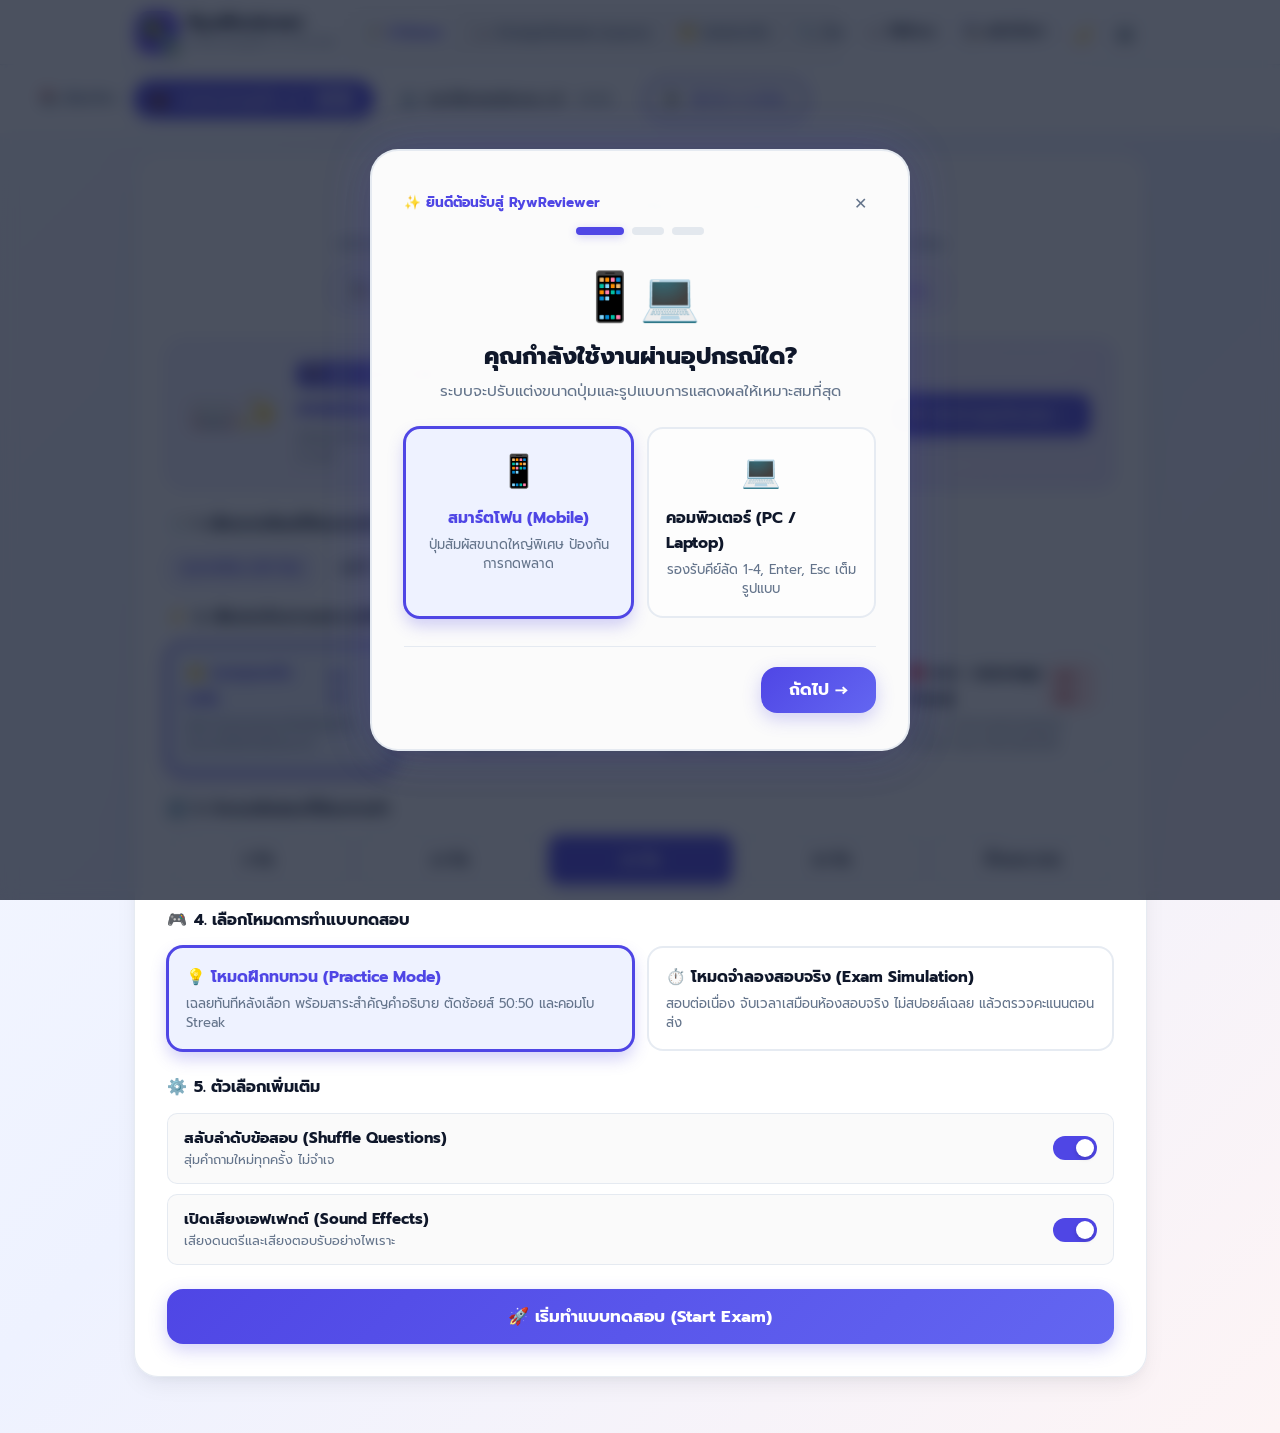
==== exam_preview_widget.html @ 6b1e85ca "feat: complete 50 questions for History and add Section 5 real exam review table" ====
<!DOCTYPE html>
<html lang="th" data-theme="light">
<head>
  <meta charset="UTF-8">
  <meta name="viewport" content="width=device-width, initial-scale=1.0, maximum-scale=1.0, user-scalable=no">
  <title>RywReviewer - ระบบติวสอบทบทวน: การประกอบธุรกิจ ม.5 (คลังข้อสอบ 50 ข้อ)</title>
  
  <!-- SEO & Social Sharing (Open Graph for Netlify deployment) -->
  <meta name="title" content="RywReviewer - คลังข้อสอบทบทวน การประกอบธุรกิจ ม.5">
  <meta name="description" content="เว็บแอปพลิเคชันสำหรับติวและทบทวนข้อสอบวิชาการประกอบธุรกิจ ม.5 พร้อมระบบเฉลยละเอียด แฟลชการ์ด สรุปหัวใจสำคัญ และระบบทำซ้ำเฉพาะข้อที่ผิด">
  <meta property="og:type" content="website">
  <meta property="og:title" content="RywReviewer - คลังข้อสอบทบทวน การประกอบธุรกิจ ม.5">
  <meta property="og:description" content="ระบบติวเข้มก่อนสอบจริง 50 ข้อ เลือกระดับความยากได้ พร้อมโหมดจำลองสอบและแฟลชการ์ด">
  <meta property="og:image" content="ui_mockup_quiz.svg">
  <meta name="theme-color" content="#4f46e5">

  <!-- Optimized Google Fonts Loading -->
  <link rel="preconnect" href="https://fonts.googleapis.com">
  <link rel="preconnect" href="https://fonts.gstatic.com" crossorigin>
  <link href="https://fonts.googleapis.com/css2?family=Prompt:wght@400;600;700;800&family=Sarabun:wght@400;600&display=swap" rel="stylesheet">

  <style>
:root {
  --primary: #4f46e5;
  --primary-hover: #4338ca;
  --primary-light: #eef2ff;
  --primary-glow: rgba(79, 70, 229, 0.25);
  --success: #10b981;
  --success-bg: #ecfdf5;
  --danger: #ef4444;
  --danger-bg: #fef2f2;
  --warning: #f59e0b;
  --warning-bg: #fffbeb;
  --accent: #8b5cf6;
  --cute-pink: #ec4899;
  --cute-pink-bg: #fdf2f8;
  --bg-gradient: linear-gradient(135deg, #f8faff 0%, #eef2ff 50%, #fdf4f5 100%);
  --card-bg: rgba(255, 255, 255, 0.98);
  --card-border: rgba(226, 232, 240, 0.85);
  --text-main: #0f172a;
  --text-muted: #64748b;
  --shadow-sm: 0 2px 6px rgba(0, 0, 0, 0.04);
  --shadow-md: 0 10px 25px -5px rgba(15, 23, 42, 0.08), 0 4px 10px -2px rgba(15, 23, 42, 0.03);
  --shadow-lg: 0 20px 40px -10px rgba(15, 23, 42, 0.12);
  --radius-sm: 10px;
  --radius-md: 16px;
  --radius-lg: 24px;
}

[data-theme="dark"] {
  --primary: #6366f1;
  --primary-hover: #4f46e5;
  --primary-light: #1e1b4b;
  --primary-glow: rgba(99, 102, 241, 0.35);
  --success: #10b981;
  --success-bg: rgba(6, 78, 59, 0.35);
  --danger: #f87171;
  --danger-bg: rgba(69, 10, 10, 0.35);
  --warning: #fbbf24;
  --warning-bg: rgba(69, 26, 3, 0.35);
  --cute-pink: #f472b6;
  --cute-pink-bg: rgba(80, 7, 36, 0.35);
  --bg-gradient: linear-gradient(135deg, #090d16 0%, #0f172a 50%, #161a29 100%);
  --card-bg: rgba(26, 34, 52, 0.98);
  --card-border: rgba(51, 65, 85, 0.7);
  --text-main: #f8fafc;
  --text-muted: #94a3b8;
  --shadow-md: 0 12px 30px -8px rgba(0, 0, 0, 0.5);
  --shadow-lg: 0 24px 48px -12px rgba(0, 0, 0, 0.7);
}

* {
  box-sizing: border-box;
  margin: 0;
  padding: 0;
  -webkit-tap-highlight-color: transparent;
  touch-action: manipulation;
}

html, body {
  width: 100%;
  overflow-x: hidden;
}

body {
  font-family: 'Prompt', 'Sarabun', sans-serif;
  background: var(--bg-gradient);
  color: var(--text-main);
  min-height: 100vh;
  min-height: 100dvh;
  display: flex;
  flex-direction: column;
  line-height: 1.6;
  position: relative;
}

/* Confetti Canvas Layer - Hidden when idle to eliminate GPU layer overhead */
#confetti-canvas {
  position: fixed;
  inset: 0;
  pointer-events: none;
  z-index: 999;
  display: none;
}

/* Header & Top Bar - GPU-Optimized without heavy blur */
.app-header {
  position: sticky;
  top: 0;
  z-index: 60;
  background: rgba(255, 255, 255, 0.97);
  border-bottom: 1px solid var(--card-border);
  box-shadow: var(--shadow-sm);
  transition: background 0.2s ease, border-color 0.2s ease;
}

[data-theme="dark"] .app-header {
  background: rgba(15, 23, 42, 0.97);
}

.header-container {
  max-width: 1040px;
  margin: 0 auto;
  padding: 0.65rem 1rem;
  display: flex;
  align-items: center;
  justify-content: space-between;
  gap: 0.75rem;
}

.logo-group {
  display: flex;
  align-items: center;
  gap: 0.65rem;
  cursor: pointer;
  user-select: none;
  flex-shrink: 0;
  transition: transform 0.2s cubic-bezier(0.34, 1.56, 0.64, 1);
}

.logo-group:hover .logo-badge {
  transform: scale(1.08) rotate(-2deg);
}

.logo-badge {
  width: 42px;
  height: 42px;
  border-radius: 14px;
  display: flex;
  align-items: center;
  justify-content: center;
  position: relative;
  box-shadow: 0 4px 14px var(--primary-glow);
  transition: transform 0.25s cubic-bezier(0.34, 1.56, 0.64, 1);
  background: #6366f1;
}

.logo-badge .logo-img {
  width: 100%;
  height: 100%;
  object-fit: contain;
  border-radius: 14px;
  display: block;
}

.home-indicator-badge {
  position: absolute;
  bottom: -3px;
  right: -3px;
  background: #10b981;
  color: #fff;
  font-size: 0.65rem;
  width: 18px;
  height: 18px;
  border-radius: 50%;
  border: 2px solid var(--card-bg);
  display: flex;
  align-items: center;
  justify-content: center;
  box-shadow: 0 2px 6px rgba(0, 0, 0, 0.2);
  transition: transform 0.2s ease;
}

.logo-group:hover .home-indicator-badge {
  transform: scale(1.15);
}

.logo-title {
  font-size: 1.1rem;
  font-weight: 800;
  letter-spacing: -0.02em;
  line-height: 1.2;
}

.logo-subtitle {
  font-size: 0.72rem;
  color: var(--text-muted);
}

/* Nav Tabs - Horizontal scroll on mobile */
.nav-tabs {
  display: flex;
  align-items: center;
  gap: 0.3rem;
  background: rgba(0, 0, 0, 0.04);
  padding: 0.25rem;
  border-radius: 12px;
  overflow-x: auto;
  white-space: nowrap;
  -webkit-overflow-scrolling: touch;
  scrollbar-width: none;
}

.nav-tabs::-webkit-scrollbar {
  display: none;
}

[data-theme="dark"] .nav-tabs {
  background: rgba(255, 255, 255, 0.06);
}

.nav-tab-btn {
  background: transparent;
  border: none;
  font-family: inherit;
  font-size: 0.85rem;
  font-weight: 700;
  color: var(--text-muted);
  padding: 0.45rem 0.8rem;
  border-radius: 9px;
  cursor: pointer;
  display: inline-flex;
  align-items: center;
  gap: 0.35rem;
  transition: all 0.2s ease;
  flex-shrink: 0;
}

.nav-tab-btn:hover {
  color: var(--text-main);
}

.nav-tab-btn.active {
  background: var(--card-bg);
  color: var(--primary);
  box-shadow: 0 2px 8px rgba(0, 0, 0, 0.08);
}

[data-theme="dark"] .nav-tab-btn.active {
  background: rgba(255, 255, 255, 0.12);
  color: #fff;
}

.header-actions {
  display: flex;
  align-items: center;
  gap: 0.35rem;
  flex-shrink: 0;
}

.icon-btn {
  background: transparent;
  border: 1px solid var(--card-border);
  color: var(--text-muted);
  width: 38px;
  height: 38px;
  border-radius: 10px;
  display: flex;
  align-items: center;
  justify-content: center;
  cursor: pointer;
  transition: all 0.2s;
  font-size: 1rem;
}

.icon-btn:hover, .icon-btn:active {
  background: var(--card-border);
  color: var(--text-main);
  transform: translateY(-1px);
}

/* Home button inside Header/Upper Bar */
.btn-home-nav {
  background: rgba(99, 102, 241, 0.12);
  border: 1px solid rgba(99, 102, 241, 0.35);
  color: var(--primary);
  padding: 0.35rem 0.65rem;
  border-radius: 8px;
  font-size: 0.82rem;
  font-weight: 700;
  font-family: inherit;
  cursor: pointer;
  display: inline-flex;
  align-items: center;
  gap: 0.35rem;
  transition: all 0.2s;
  flex-shrink: 0;
}

[data-theme="dark"] .btn-home-nav {
  background: rgba(99, 102, 241, 0.22);
  border-color: rgba(99, 102, 241, 0.5);
  color: #c7d2fe;
}

.btn-home-nav:hover, .btn-home-nav:active {
  background: var(--primary);
  color: #ffffff;
  border-color: var(--primary);
  transform: translateY(-1px);
}

.btn-home-nav .upper-home-icon {
  width: 18px;
  height: 18px;
  border-radius: 4px;
  object-fit: contain;
}

/* Exit button inside Header/Upper Bar */
.btn-exit {
  background: rgba(239, 68, 68, 0.09);
  border: 1px solid rgba(239, 68, 68, 0.3);
  color: #dc2626;
  padding: 0.35rem 0.75rem;
  border-radius: 8px;
  font-size: 0.82rem;
  font-weight: 700;
  font-family: inherit;
  cursor: pointer;
  display: inline-flex;
  align-items: center;
  gap: 0.35rem;
  transition: all 0.2s;
  flex-shrink: 0;
}

[data-theme="dark"] .btn-exit {
  background: rgba(239, 68, 68, 0.18);
  color: #fca5a5;
  border-color: rgba(239, 68, 68, 0.4);
}

.btn-exit:hover, .btn-exit:active {
  background: #dc2626;
  color: #ffffff;
  border-color: #dc2626;
  transform: translateY(-1px);
}

/* Upper Live Stats Bar (Mobile Optimized) */
.upper-stats-bar {
  background: var(--card-bg);
  border-bottom: 1px solid var(--card-border);
  padding: 0.55rem 1rem;
  box-shadow: 0 2px 8px rgba(0, 0, 0, 0.03);
  position: sticky;
  top: 57px;
  z-index: 55;
}

.stats-container {
  max-width: 1040px;
  margin: 0 auto;
  display: flex;
  align-items: center;
  justify-content: space-between;
  gap: 0.5rem;
  flex-wrap: wrap;
}

.stat-pills {
  display: flex;
  align-items: center;
  gap: 0.35rem;
  flex-wrap: wrap;
}

.stat-pill {
  display: inline-flex;
  align-items: center;
  gap: 0.25rem;
  padding: 0.3rem 0.65rem;
  border-radius: 9999px;
  font-size: 0.8rem;
  font-weight: 700;
  letter-spacing: 0.01em;
  transition: transform 0.2s ease;
}

.stat-pill.correct {
  background: var(--success-bg);
  color: #059669;
  border: 1px solid rgba(16, 185, 129, 0.35);
}

[data-theme="dark"] .stat-pill.correct {
  color: #34d399;
}

.stat-pill.wrong {
  background: var(--danger-bg);
  color: #dc2626;
  border: 1px solid rgba(239, 68, 68, 0.35);
}

[data-theme="dark"] .stat-pill.wrong {
  color: #f87171;
}

.stat-pill.progress-info {
  background: var(--primary-light);
  color: var(--primary);
  border: 1px solid rgba(99, 102, 241, 0.3);
}

/* Streak Pill */
.streak-pill {
  background: linear-gradient(135deg, #ffedd5 0%, #fee2e2 100%);
  color: #c2410c;
  border: 1px solid #fdba74;
  padding: 0.3rem 0.65rem;
  border-radius: 9999px;
  font-size: 0.8rem;
  font-weight: 800;
  display: flex;
  align-items: center;
  gap: 0.25rem;
  animation: pulseFire 1.5s infinite;
}

[data-theme="dark"] .streak-pill {
  background: linear-gradient(135deg, #431407 0%, #450a0a 100%);
  color: #fb923c;
  border-color: #9a3412;
}

@keyframes pulseFire {
  0%, 100% { transform: scale(1); }
  50% { transform: scale(1.05); }
}

.progress-track {
  flex: 1;
  min-width: 110px;
  background: rgba(203, 213, 225, 0.4);
  height: 8px;
  border-radius: 9999px;
  overflow: hidden;
  position: relative;
}

.progress-fill {
  background: linear-gradient(90deg, #4f46e5, #06b6d4);
  height: 100%;
  width: 0%;
  border-radius: 9999px;
  transition: width 0.3s cubic-bezier(0.4, 0, 0.2, 1);
}

.timer-box {
  display: flex;
  align-items: center;
  gap: 0.35rem;
  font-family: monospace;
  font-size: 0.9rem;
  font-weight: 700;
  padding: 0.3rem 0.6rem;
  background: rgba(0, 0, 0, 0.04);
  border-radius: 8px;
  color: var(--text-main);
}

[data-theme="dark"] .timer-box {
  background: rgba(255, 255, 255, 0.06);
}

/* Main Content Area */
.app-main {
  flex: 1;
  max-width: 1040px;
  width: 100%;
  margin: 0 auto;
  padding: 1.25rem 0.85rem 3.5rem 0.85rem;
}

/* Cards */
.glass-card {
  background: var(--card-bg);
  border: 1px solid var(--card-border);
  border-radius: var(--radius-lg);
  box-shadow: var(--shadow-md);
  padding: 2rem;
  contain: paint;
}

/* Setup View */
.setup-hero {
  text-align: center;
  margin-bottom: 2rem;
}

.setup-hero h1 {
  font-size: 1.85rem;
  font-weight: 800;
  color: var(--text-main);
  letter-spacing: -0.02em;
  margin-bottom: 0.45rem;
  line-height: 1.3;
}

.setup-hero p {
  color: var(--text-muted);
  font-size: 0.98rem;
  max-width: 650px;
  margin: 0 auto;
}

.section-title {
  font-size: 1rem;
  font-weight: 700;
  color: var(--text-main);
  margin-bottom: 0.75rem;
  display: flex;
  align-items: center;
  gap: 0.45rem;
}

.config-grid {
  display: grid;
  grid-template-columns: repeat(auto-fit, minmax(210px, 1fr));
  gap: 0.85rem;
  margin-bottom: 1.5rem;
}

.option-card {
  border: 2px solid var(--card-border);
  border-radius: var(--radius-md);
  padding: 1.05rem;
  cursor: pointer;
  background: rgba(255, 255, 255, 0.6);
  transition: all 0.2s cubic-bezier(0.4, 0, 0.2, 1);
  display: flex;
  flex-direction: column;
  gap: 0.3rem;
  position: relative;
}

[data-theme="dark"] .option-card {
  background: rgba(30, 41, 59, 0.6);
}

.option-card:hover, .option-card:active {
  border-color: var(--primary);
  transform: translateY(-2px);
  box-shadow: var(--shadow-sm);
}

.option-card.active {
  border-color: var(--primary);
  background: var(--primary-light);
  box-shadow: 0 0 0 1px var(--primary), 0 8px 16px var(--primary-glow);
}

[data-theme="dark"] .option-card.active {
  background: rgba(79, 70, 229, 0.18);
}

.option-card-title {
  font-weight: 700;
  font-size: 0.98rem;
  color: var(--text-main);
  display: flex;
  align-items: center;
  justify-content: space-between;
}

.option-card.active .option-card-title {
  color: var(--primary);
}

.option-card-desc {
  font-size: 0.82rem;
  color: var(--text-muted);
  line-height: 1.45;
}

/* Number selector pills */
.number-pills {
  display: flex;
  gap: 0.5rem;
  flex-wrap: wrap;
  margin-bottom: 1.5rem;
}

.number-pill {
  flex: 1;
  min-width: 60px;
  text-align: center;
  padding: 0.7rem 0.45rem;
  border: 2px solid var(--card-border);
  border-radius: var(--radius-sm);
  background: transparent;
  cursor: pointer;
  font-weight: 700;
  font-size: 0.92rem;
  color: var(--text-main);
  transition: all 0.2s;
}

.number-pill:hover, .number-pill:active {
  border-color: var(--primary);
}

.number-pill.active {
  border-color: var(--primary);
  background: var(--primary);
  color: #fff;
  box-shadow: 0 4px 12px var(--primary-glow);
}

/* Toggle Switch Group */
.toggle-group {
  display: flex;
  flex-direction: column;
  gap: 0.65rem;
  margin-bottom: 1.5rem;
}

.toggle-row {
  display: flex;
  align-items: center;
  justify-content: space-between;
  padding: 0.75rem 1rem;
  border-radius: var(--radius-sm);
  background: rgba(0, 0, 0, 0.02);
  border: 1px solid var(--card-border);
}

[data-theme="dark"] .toggle-row {
  background: rgba(255, 255, 255, 0.02);
}

/* Switch UI */
.switch {
  position: relative;
  display: inline-block;
  width: 44px;
  height: 24px;
  flex-shrink: 0;
}

.switch input {
  opacity: 0;
  width: 0;
  height: 0;
}

.slider {
  position: absolute;
  cursor: pointer;
  top: 0;
  left: 0;
  right: 0;
  bottom: 0;
  background-color: #cbd5e1;
  transition: 0.3s;
  border-radius: 24px;
}

.slider:before {
  position: absolute;
  content: "";
  height: 18px;
  width: 18px;
  left: 3px;
  bottom: 3px;
  background-color: white;
  transition: 0.3s;
  border-radius: 50%;
  box-shadow: 0 2px 4px rgba(0, 0, 0, 0.15);
}

input:checked + .slider {
  background-color: var(--primary);
}

input:checked + .slider:before {
  transform: translateX(20px);
}

/* Primary Button */
.btn-primary {
  width: 100%;
  padding: 0.95rem 1.5rem;
  font-size: 1.05rem;
  font-weight: 700;
  font-family: inherit;
  color: #fff;
  background: linear-gradient(135deg, #4f46e5 0%, #6366f1 100%);
  border: none;
  border-radius: var(--radius-md);
  cursor: pointer;
  display: flex;
  align-items: center;
  justify-content: center;
  gap: 0.5rem;
  box-shadow: 0 6px 18px var(--primary-glow);
  transition: all 0.2s cubic-bezier(0.4, 0, 0.2, 1);
}

.btn-primary:hover:not(:disabled), .btn-primary:active:not(:disabled) {
  transform: translateY(-2px);
  box-shadow: 0 10px 25px var(--primary-glow);
}

.btn-primary:disabled, .btn-primary.disabled {
  opacity: 0.35 !important;
  cursor: not-allowed !important;
  box-shadow: none !important;
  transform: none !important;
  filter: grayscale(0.5);
}

.btn-secondary {
  padding: 0.65rem 1.15rem;
  font-size: 0.95rem;
  font-weight: 600;
  font-family: inherit;
  color: var(--text-main);
  background: transparent;
  border: 1px solid var(--card-border);
  border-radius: var(--radius-sm);
  cursor: pointer;
  display: inline-flex;
  align-items: center;
  gap: 0.4rem;
  transition: all 0.2s;
}

.btn-secondary:hover, .btn-secondary:active {
  background: var(--card-border);
  transform: translateY(-1px);
}

/* Question Toolbelt */
.question-toolbelt {
  display: flex;
  align-items: center;
  gap: 0.4rem;
  flex-wrap: wrap;
}

.tool-btn {
  background: rgba(0, 0, 0, 0.03);
  border: 1px solid var(--card-border);
  border-radius: 8px;
  padding: 0.35rem 0.6rem;
  font-size: 0.8rem;
  font-weight: 600;
  color: var(--text-muted);
  cursor: pointer;
  display: flex;
  align-items: center;
  gap: 0.3rem;
  transition: all 0.2s;
}

[data-theme="dark"] .tool-btn {
  background: rgba(255, 255, 255, 0.04);
}

.tool-btn:hover, .tool-btn:active {
  background: var(--card-border);
  color: var(--text-main);
}

.tool-btn.active {
  background: #fef3c7;
  color: #d97706;
  border-color: #f59e0b;
}

[data-theme="dark"] .tool-btn.active {
  background: #451a03;
  color: #fbbf24;
}

.question-header-row {
  display: flex;
  align-items: center;
  justify-content: space-between;
  margin-bottom: 1.15rem;
  flex-wrap: wrap;
  gap: 0.5rem;
}

.badge {
  display: inline-flex;
  align-items: center;
  padding: 0.25rem 0.65rem;
  border-radius: 8px;
  font-size: 0.78rem;
  font-weight: 700;
  letter-spacing: 0.02em;
}

.badge-easy {
  background: #dcfce7;
  color: #15803d;
}

.badge-normal {
  background: #e0f2fe;
  color: #0369a1;
}

.badge-hard {
  background: #fee2e2;
  color: #b91c1c;
}

[data-theme="dark"] .badge-easy {
  background: #064e3b;
  color: #86efac;
}

[data-theme="dark"] .badge-normal {
  background: #0c4a6e;
  color: #7dd3fc;
}

[data-theme="dark"] .badge-hard {
  background: #7f1d1d;
  color: #fca5a5;
}

.question-text {
  font-size: 1.25rem;
  font-weight: 700;
  line-height: 1.55;
  color: var(--text-main);
  margin-bottom: 1.5rem;
  word-break: break-word;
}

/* Choices list (Mobile Touch Friendly) */
.choices-grid {
  display: flex;
  flex-direction: column;
  gap: 0.8rem;
  margin-bottom: 1.5rem;
}

.choice-btn {
  display: flex;
  align-items: flex-start;
  gap: 0.85rem;
  width: 100%;
  min-height: 54px;
  padding: 0.95rem 1.15rem;
  background: rgba(255, 255, 255, 0.8);
  border: 2px solid var(--card-border);
  border-radius: var(--radius-md);
  cursor: pointer;
  font-family: inherit;
  font-size: 1.02rem;
  text-align: left;
  color: var(--text-main);
  transition: all 0.2s cubic-bezier(0.4, 0, 0.2, 1);
  position: relative;
  user-select: none;
}

[data-theme="dark"] .choice-btn {
  background: rgba(30, 41, 59, 0.8);
}

.choice-btn:hover:not(.disabled) {
  border-color: var(--primary);
  background: var(--primary-light);
  transform: translateX(4px);
}

.choice-btn:active:not(.disabled) {
  transform: scale(0.99);
}

.choice-key {
  width: 34px;
  height: 34px;
  flex-shrink: 0;
  border-radius: 9px;
  background: rgba(0, 0, 0, 0.05);
  display: flex;
  align-items: center;
  justify-content: center;
  font-weight: 800;
  font-size: 1rem;
  color: var(--text-muted);
  transition: all 0.2s;
}

[data-theme="dark"] .choice-key {
  background: rgba(255, 255, 255, 0.08);
}

.choice-text {
  flex: 1;
  padding-top: 3px;
  word-break: break-word;
  line-height: 1.5;
}

/* 50:50 Struck Out Choice */
.choice-btn.eliminated {
  opacity: 0.22;
  filter: grayscale(1);
  pointer-events: none;
  text-decoration: line-through;
}

/* Choice States */
.choice-btn.correct-choice {
  border-color: var(--success) !important;
  background: var(--success-bg) !important;
  color: #065f46 !important;
  box-shadow: 0 0 0 1px var(--success), 0 4px 14px rgba(16, 185, 129, 0.2);
  animation: bounceCorrect 0.35s ease;
}

[data-theme="dark"] .choice-btn.correct-choice {
  color: #6ee7b7 !important;
  background: rgba(6, 78, 59, 0.4) !important;
}

.choice-btn.correct-choice .choice-key {
  background: var(--success) !important;
  color: #fff !important;
}

.choice-btn.wrong-choice {
  border-color: var(--danger) !important;
  background: var(--danger-bg) !important;
  color: #991b1b !important;
  box-shadow: 0 0 0 1px var(--danger), 0 4px 14px rgba(239, 68, 68, 0.2);
  animation: shakeWrong 0.35s ease;
}

[data-theme="dark"] .choice-btn.wrong-choice {
  color: #fca5a5 !important;
  background: rgba(69, 10, 10, 0.4) !important;
}

.choice-btn.wrong-choice .choice-key {
  background: var(--danger) !important;
  color: #fff !important;
}

@keyframes bounceCorrect {
  0% { transform: scale(0.98); }
  50% { transform: scale(1.02); }
  100% { transform: scale(1); }
}

@keyframes shakeWrong {
  0%, 100% { transform: translateX(0); }
  25% { transform: translateX(-4px); }
  75% { transform: translateX(4px); }
}

/* Explanation Box (Highlighted & prominent) */
.explanation-box {
  margin-top: 1.25rem;
  padding: 1.25rem;
  border-radius: var(--radius-md);
  background: linear-gradient(135deg, rgba(238, 246, 255, 0.95) 0%, rgba(240, 249, 255, 0.95) 100%);
  border: 1px solid #bae6fd;
  border-left: 6px solid #0284c7;
  animation: slideDown 0.3s ease;
  box-shadow: 0 4px 12px rgba(2, 132, 199, 0.08);
}

[data-theme="dark"] .explanation-box {
  background: rgba(12, 74, 110, 0.3);
  border-color: rgba(56, 189, 248, 0.3);
  border-left-color: #38bdf8;
}

.explanation-title {
  font-weight: 800;
  font-size: 1.02rem;
  color: #0369a1;
  margin-bottom: 0.45rem;
  display: flex;
  align-items: center;
  justify-content: space-between;
  flex-wrap: wrap;
  gap: 0.5rem;
}

[data-theme="dark"] .explanation-title {
  color: #7dd3fc;
}

.explanation-text {
  font-size: 0.98rem;
  color: var(--text-main);
  line-height: 1.65;
}

/* Navigation Row & Hint */
.quiz-nav-row {
  display: flex;
  align-items: center;
  justify-content: space-between;
  margin-top: 1.5rem;
  gap: 0.75rem;
}

.nav-hint-text {
  text-align: center;
  margin-top: 0.6rem;
  font-size: 0.82rem;
  color: #f59e0b;
  font-weight: 700;
  animation: fadeIn 0.3s ease;
}

/* ================= STEP-BY-STEP ONBOARDING WIZARD ================= */
.wizard-modal-backdrop {
  position: fixed;
  inset: 0;
  background: rgba(15, 23, 42, 0.75);
  backdrop-filter: blur(8px);
  -webkit-backdrop-filter: blur(8px);
  z-index: 150;
  display: none;
  align-items: center;
  justify-content: center;
  padding: 1rem;
  opacity: 0;
  pointer-events: none;
  transition: opacity 0.25s ease;
}

.wizard-modal-backdrop.active {
  display: flex;
  opacity: 1;
  pointer-events: auto;
}

.wizard-card {
  background: var(--card-bg);
  border: 2px solid var(--card-border);
  border-radius: 28px;
  max-width: 540px;
  width: 100%;
  max-height: 92vh;
  max-height: 92dvh;
  overflow-y: auto;
  padding: 2.25rem 2rem;
  box-shadow: var(--shadow-lg), 0 0 50px rgba(79, 70, 229, 0.2);
  position: relative;
  transform: scale(0.92) translateY(20px);
  transition: transform 0.3s cubic-bezier(0.175, 0.885, 0.32, 1.275);
}

.wizard-modal-backdrop.active .wizard-card {
  transform: scale(1) translateY(0);
}

.wizard-header {
  text-align: center;
  margin-bottom: 1.5rem;
}

.wizard-mascot {
  font-size: 3rem;
  margin-bottom: 0.35rem;
}

.wizard-modal-backdrop.active .wizard-mascot {
  animation: cuteBounce 2.5s infinite;
}

.wizard-step-indicator {
  display: flex;
  align-items: center;
  justify-content: center;
  gap: 0.5rem;
  margin-bottom: 1.5rem;
}

.wizard-step-dot {
  width: 32px;
  height: 8px;
  border-radius: 4px;
  background: rgba(203, 213, 225, 0.5);
  transition: all 0.3s ease;
}

.wizard-step-dot.active {
  background: var(--primary);
  width: 48px;
  box-shadow: 0 2px 8px var(--primary-glow);
}

.wizard-step-content {
  display: none;
  animation: fadeIn 0.3s ease;
}

.wizard-step-content.active {
  display: block;
}

.wizard-nav-buttons {
  display: flex;
  align-items: center;
  justify-content: space-between;
  gap: 0.75rem;
  margin-top: 1.75rem;
  border-top: 1px solid var(--card-border);
  padding-top: 1.25rem;
}

/* Flashcards View (3D Flip) */
.flashcard-wrapper {
  perspective: 1200px;
  max-width: 680px;
  margin: 1.5rem auto;
  min-height: 320px;
  cursor: pointer;
}

.flashcard-inner {
  position: relative;
  width: 100%;
  min-height: 320px;
  text-align: center;
  transition: transform 0.6s cubic-bezier(0.4, 0, 0.2, 1);
  transform-style: preserve-3d;
}

.flashcard-wrapper.flipped .flashcard-inner {
  transform: rotateY(180deg);
}

.flashcard-front, .flashcard-back {
  position: absolute;
  inset: 0;
  -webkit-backface-visibility: hidden;
  backface-visibility: hidden;
  border-radius: var(--radius-lg);
  padding: 2.25rem 1.5rem;
  display: flex;
  flex-direction: column;
  justify-content: center;
  align-items: center;
  border: 2px solid var(--card-border);
  box-shadow: var(--shadow-lg);
  background: var(--card-bg);
}

.flashcard-back {
  transform: rotateY(180deg);
  background: linear-gradient(135deg, rgba(238, 242, 255, 0.9) 0%, rgba(245, 243, 255, 0.9) 100%);
  border-color: #c7d2fe;
}

[data-theme="dark"] .flashcard-back {
  background: linear-gradient(135deg, rgba(30, 27, 75, 0.9) 0%, rgba(46, 16, 101, 0.9) 100%);
  border-color: #4338ca;
}

/* Cheat Sheet Accordions */
.cheatsheet-grid {
  display: grid;
  grid-template-columns: 1fr;
  gap: 0.85rem;
  margin-top: 1.25rem;
}

.cheat-card {
  border: 1px solid var(--card-border);
  border-radius: var(--radius-md);
  background: rgba(255, 255, 255, 0.5);
  overflow: hidden;
  transition: all 0.2s;
}

[data-theme="dark"] .cheat-card {
  background: rgba(255, 255, 255, 0.02);
}

.cheat-card-header {
  padding: 1rem 1.15rem;
  cursor: pointer;
  display: flex;
  align-items: center;
  justify-content: space-between;
  font-weight: 700;
  background: rgba(0, 0, 0, 0.02);
}

.cheat-card-body {
  padding: 1.15rem;
  border-top: 1px solid var(--card-border);
  font-size: 0.95rem;
  line-height: 1.65;
}

/* Results Screen */
.result-header {
  text-align: center;
  margin-bottom: 2rem;
}

.score-circle-wrapper {
  position: relative;
  width: 160px;
  height: 160px;
  margin: 0 auto 1.5rem auto;
}

.score-circle-svg {
  transform: rotate(-90deg);
  width: 100%;
  height: 100%;
}

.score-circle-bg {
  fill: none;
  stroke: rgba(203, 213, 225, 0.3);
  stroke-width: 11;
}

.score-circle-progress {
  fill: none;
  stroke: var(--primary);
  stroke-width: 11;
  stroke-linecap: round;
  stroke-dasharray: 440;
  stroke-dashoffset: 440;
  transition: stroke-dashoffset 1.2s cubic-bezier(0.4, 0, 0.2, 1);
}

.score-text-inner {
  position: absolute;
  inset: 0;
  display: flex;
  flex-direction: column;
  align-items: center;
  justify-content: center;
}

.score-big {
  font-size: 2.25rem;
  font-weight: 800;
  color: var(--text-main);
  line-height: 1;
}

.score-sub {
  font-size: 0.88rem;
  font-weight: 700;
  color: var(--text-muted);
}

.metrics-grid {
  display: grid;
  grid-template-columns: repeat(auto-fit, minmax(130px, 1fr));
  gap: 0.75rem;
  margin-bottom: 1.75rem;
}

.metric-card {
  background: rgba(0, 0, 0, 0.02);
  border: 1px solid var(--card-border);
  border-radius: var(--radius-md);
  padding: 1rem 0.75rem;
  text-align: center;
}

[data-theme="dark"] .metric-card {
  background: rgba(255, 255, 255, 0.03);
}

.metric-val {
  font-size: 1.5rem;
  font-weight: 800;
  color: var(--text-main);
}

.metric-val.green { color: #059669; }
[data-theme="dark"] .metric-val.green { color: #34d399; }
.metric-val.red { color: #dc2626; }
[data-theme="dark"] .metric-val.red { color: #f87171; }

.metric-label {
  font-size: 0.78rem;
  color: var(--text-muted);
  margin-top: 0.2rem;
}

/* Action Button Cluster */
.action-cluster {
  display: flex;
  flex-direction: column;
  gap: 0.75rem;
  margin-bottom: 2rem;
}

.btn-retry-wrong {
  background: linear-gradient(135deg, #f59e0b 0%, #d97706 100%);
  color: #fff;
  border: none;
  padding: 0.95rem 1.4rem;
  border-radius: var(--radius-md);
  font-size: 1.05rem;
  font-weight: 700;
  cursor: pointer;
  display: flex;
  align-items: center;
  justify-content: center;
  gap: 0.55rem;
  box-shadow: 0 6px 18px rgba(245, 158, 11, 0.35);
  transition: all 0.2s;
}

.btn-retry-wrong:hover, .btn-retry-wrong:active {
  transform: translateY(-2px);
  box-shadow: 0 8px 24px rgba(245, 158, 11, 0.45);
}

.btn-row {
  display: flex;
  gap: 0.75rem;
}

.btn-row > * {
  flex: 1;
}

/* ================= CUTE POPUP MODALS ================= */
.cute-modal-backdrop {
  position: fixed;
  inset: 0;
  background: rgba(15, 23, 42, 0.68);
  backdrop-filter: blur(8px);
  -webkit-backdrop-filter: blur(8px);
  z-index: 120;
  display: none;
  align-items: center;
  justify-content: center;
  padding: 1rem;
  opacity: 0;
  pointer-events: none;
  transition: opacity 0.25s cubic-bezier(0.4, 0, 0.2, 1);
}

.cute-modal-backdrop.active {
  display: flex;
  opacity: 1;
  pointer-events: auto;
}

.cute-modal-card {
  background: var(--card-bg);
  border: 2px solid var(--card-border);
  border-radius: 28px;
  max-width: 460px;
  width: 100%;
  max-height: 90vh;
  max-height: 90dvh;
  overflow-y: auto;
  padding: 2.25rem 1.75rem 1.75rem 1.75rem;
  box-shadow: var(--shadow-lg), 0 0 40px rgba(79, 70, 229, 0.15);
  text-align: center;
  position: relative;
  transform: scale(0.9) translateY(20px);
  transition: transform 0.3s cubic-bezier(0.175, 0.885, 0.32, 1.275);
}

.cute-modal-backdrop.active .cute-modal-card {
  transform: scale(1) translateY(0);
}

.cute-mascot-badge {
  width: 84px;
  height: 84px;
  border-radius: 50%;
  margin: -60px auto 1rem auto;
  display: flex;
  align-items: center;
  justify-content: center;
  font-size: 2.75rem;
  box-shadow: 0 10px 25px rgba(0, 0, 0, 0.15);
}

.cute-modal-backdrop.active .cute-mascot-badge {
  animation: cuteBounce 2s infinite ease-in-out;
}

.cute-modal-card.high-score .cute-mascot-badge {
  background: linear-gradient(135deg, #fef08a 0%, #facc15 100%);
  border: 4px solid #fff;
}

.cute-modal-card.low-score .cute-mascot-badge {
  background: linear-gradient(135deg, #fed7aa 0%, #fb923c 100%);
  border: 4px solid #fff;
}

.cute-modal-card.exit-confirm .cute-mascot-badge {
  background: linear-gradient(135deg, #fecaca 0%, #f87171 100%);
  border: 4px solid #fff;
}

@keyframes cuteBounce {
  0%, 100% { transform: translateY(0) scale(1); }
  50% { transform: translateY(-8px) scale(1.05); }
}

.cute-modal-title {
  font-size: 1.45rem;
  font-weight: 800;
  color: var(--text-main);
  margin-bottom: 0.45rem;
  line-height: 1.3;
}

.cute-modal-desc {
  font-size: 0.95rem;
  color: var(--text-muted);
  line-height: 1.6;
  margin-bottom: 1.25rem;
}

.cute-modal-score-pill {
  display: inline-flex;
  align-items: center;
  gap: 0.45rem;
  padding: 0.35rem 1rem;
  border-radius: 9999px;
  font-size: 1.05rem;
  font-weight: 800;
  margin-bottom: 1.15rem;
}

.cute-modal-score-pill.high {
  background: #ecfdf5;
  color: #059669;
  border: 1px solid #10b981;
}

.cute-modal-score-pill.low {
  background: #fff7ed;
  color: #c2410c;
  border: 1px solid #f97316;
}

.cute-modal-actions {
  display: flex;
  flex-direction: column;
  gap: 0.6rem;
}

/* ================= TUTORIAL MODAL ================= */
.tutorial-modal-card {
  max-width: 640px;
  text-align: left;
  padding: 1.75rem 1.5rem 1.5rem 1.5rem;
  position: relative;
}

.modal-close-corner {
  position: absolute;
  top: 1rem;
  right: 1rem;
  background: rgba(0, 0, 0, 0.06);
  border: none;
  width: 32px;
  height: 32px;
  border-radius: 50%;
  font-size: 1rem;
  font-weight: 700;
  color: var(--text-muted);
  cursor: pointer;
  display: flex;
  align-items: center;
  justify-content: center;
  transition: all 0.2s;
  z-index: 10;
}

[data-theme="dark"] .modal-close-corner {
  background: rgba(255, 255, 255, 0.1);
}

.modal-close-corner:hover {
  background: #ef4444;
  color: #fff;
  transform: scale(1.1);
}

.tutorial-header {
  text-align: center;
  margin-bottom: 0.85rem;
}

.tutorial-badge-icon {
  width: 58px;
  height: 58px;
  margin: -45px auto 0.4rem auto;
  border-radius: 16px;
  box-shadow: 0 8px 24px rgba(99, 102, 241, 0.35);
  border: 3px solid #fff;
  background: #6366f1;
  display: flex;
  align-items: center;
  justify-content: center;
}

.tutorial-logo-img {
  width: 100%;
  height: 100%;
  border-radius: 14px;
}

.tutorial-nav-tabs {
  display: flex;
  gap: 0.35rem;
  overflow-x: auto;
  white-space: nowrap;
  padding-bottom: 0.5rem;
  margin-bottom: 0.85rem;
  scrollbar-width: none;
  -webkit-overflow-scrolling: touch;
}

.tutorial-nav-tabs::-webkit-scrollbar {
  display: none;
}

.tutorial-tab-btn {
  background: rgba(0, 0, 0, 0.05);
  border: 1px solid var(--card-border);
  border-radius: 10px;
  padding: 0.4rem 0.75rem;
  font-size: 0.8rem;
  font-weight: 700;
  font-family: inherit;
  color: var(--text-muted);
  cursor: pointer;
  transition: all 0.2s;
  flex-shrink: 0;
}

[data-theme="dark"] .tutorial-tab-btn {
  background: rgba(255, 255, 255, 0.06);
}

.tutorial-tab-btn.active {
  background: var(--primary);
  color: #fff;
  border-color: var(--primary);
  box-shadow: 0 3px 10px var(--primary-glow);
}

.tutorial-body {
  min-height: 220px;
}

.tutorial-step-pane {
  display: none;
  animation: fadeInPane 0.25s ease;
}

.tutorial-step-pane.active {
  display: block;
}

@keyframes fadeInPane {
  from { opacity: 0; transform: translateY(6px); }
  to { opacity: 1; transform: translateY(0); }
}

.tutorial-card-box {
  background: rgba(0, 0, 0, 0.02);
  border: 1px solid var(--card-border);
  border-radius: 16px;
  padding: 1.15rem;
}

[data-theme="dark"] .tutorial-card-box {
  background: rgba(255, 255, 255, 0.03);
}

.tutorial-card-box h4 {
  font-size: 1.05rem;
  font-weight: 800;
  margin-bottom: 0.65rem;
  color: var(--text-main);
}

.tutorial-card-box p {
  font-size: 0.88rem;
  color: var(--text-muted);
  line-height: 1.55;
  margin-bottom: 0.65rem;
}

.tutorial-list {
  padding-left: 1.2rem;
  font-size: 0.86rem;
  line-height: 1.6;
  color: var(--text-main);
  margin-bottom: 0.65rem;
}

.tutorial-list li {
  margin-bottom: 0.4rem;
}

.tutorial-tip {
  background: #fef3c7;
  border-left: 4px solid #f59e0b;
  padding: 0.6rem 0.85rem;
  border-radius: 0 10px 10px 0;
  font-size: 0.82rem;
  color: #92400e;
  line-height: 1.45;
}

[data-theme="dark"] .tutorial-tip {
  background: rgba(146, 64, 14, 0.25);
  color: #fde68a;
  border-left-color: #f59e0b;
}

.highlight-home-box {
  border: 2px solid var(--primary);
  background: rgba(79, 70, 229, 0.04);
}

[data-theme="dark"] .highlight-home-box {
  background: rgba(79, 70, 229, 0.12);
}

.home-icon-spotlight {
  flex-shrink: 0;
  transition: transform 0.2s ease;
}

/* Palette Drawer (Quick navigation grid) */
.palette-modal {
  position: fixed;
  inset: 0;
  background: rgba(0, 0, 0, 0.5);
  backdrop-filter: blur(6px);
  z-index: 100;
  display: none;
  align-items: center;
  justify-content: center;
  padding: 1rem;
  opacity: 0;
  pointer-events: none;
  transition: opacity 0.2s ease;
}

.palette-modal.active {
  display: flex;
  opacity: 1;
  pointer-events: auto;
}

.palette-card {
  background: var(--card-bg);
  border: 1px solid var(--card-border);
  border-radius: var(--radius-lg);
  max-width: 520px;
  width: 100%;
  max-height: 82vh;
  overflow-y: auto;
  padding: 1.5rem;
  box-shadow: var(--shadow-lg);
}

.palette-grid {
  display: grid;
  grid-template-columns: repeat(auto-fill, minmax(42px, 1fr));
  gap: 0.5rem;
  margin: 1.15rem 0;
}

.palette-item {
  width: 42px;
  height: 42px;
  border-radius: 10px;
  border: 1px solid var(--card-border);
  background: rgba(0, 0, 0, 0.02);
  display: flex;
  align-items: center;
  justify-content: center;
  font-weight: 700;
  font-size: 0.88rem;
  cursor: pointer;
  transition: all 0.2s;
  color: var(--text-main);
  position: relative;
}

.palette-item.current {
  border-color: var(--primary);
  box-shadow: 0 0 0 2px var(--primary);
}

.palette-item.answered-correct {
  background: var(--success);
  color: #fff;
  border-color: var(--success);
}

.palette-item.answered-wrong {
  background: var(--danger);
  color: #fff;
  border-color: var(--danger);
}

.palette-item.answered {
  background: var(--primary);
  color: #fff;
  border-color: var(--primary);
}

.palette-item.bookmarked:after {
  content: "★";
  position: absolute;
  top: 1px;
  right: 2px;
  font-size: 9px;
  color: #f59e0b;
}

/* Animations */
@keyframes fadeIn {
  from { opacity: 0; transform: translateY(6px); }
  to { opacity: 1; transform: translateY(0); }
}

@keyframes slideDown {
  from { opacity: 0; transform: translateY(-10px); }
  to { opacity: 1; transform: translateY(0); }
}

/* ================= ULTRA MOBILE RESPONSIVENESS ================= */
@media (max-width: 640px) {
  .header-container {
    padding: 0.45rem 0.75rem;
    flex-wrap: wrap;
    gap: 0.4rem;
  }

  .logo-title {
    font-size: 0.98rem;
  }

  .logo-badge {
    width: 36px;
    height: 36px;
    border-radius: 10px;
  }

  .home-indicator-badge {
    width: 15px;
    height: 15px;
    font-size: 0.55rem;
    bottom: -2px;
    right: -2px;
  }

  .btn-home-nav {
    padding: 0.25rem 0.45rem;
    font-size: 0.74rem;
    gap: 0.2rem;
  }

  .btn-home-nav .upper-home-icon {
    width: 15px;
    height: 15px;
  }

  .tutorial-modal-card {
    padding: 1.25rem 0.9rem 1rem 0.9rem;
    border-radius: 20px;
  }

  .tutorial-card-box {
    padding: 0.95rem 0.75rem;
  }

  .nav-tabs {
    order: 3;
    width: 100%;
    padding: 0.2rem;
    gap: 0.2rem;
  }

  .nav-tab-btn {
    font-size: 0.78rem;
    padding: 0.35rem 0.6rem;
  }

  .upper-stats-bar {
    top: 94px;
    padding: 0.45rem 0.75rem;
  }

  .stats-container {
    gap: 0.35rem;
  }

  .stat-pill {
    font-size: 0.75rem;
    padding: 0.25rem 0.5rem;
  }

  .app-main {
    padding: 1rem 0.65rem 3.5rem 0.65rem;
  }

  .glass-card {
    padding: 1.25rem 1rem;
    border-radius: 18px;
  }

  .setup-hero h1 {
    font-size: 1.45rem;
  }

  .setup-hero p {
    font-size: 0.88rem;
  }

  .config-grid {
    grid-template-columns: 1fr;
    gap: 0.65rem;
  }

  .option-card {
    padding: 0.85rem;
  }

  .question-text {
    font-size: 1.1rem;
    margin-bottom: 1.15rem;
  }

  .choice-btn {
    padding: 0.8rem 0.95rem;
    font-size: 0.96rem;
    min-height: 48px;
    gap: 0.75rem;
  }

  .choice-key {
    width: 30px;
    height: 30px;
    font-size: 0.9rem;
    border-radius: 8px;
  }

  .explanation-box {
    padding: 1rem;
  }

  .explanation-title {
    font-size: 0.95rem;
  }

  .explanation-text {
    font-size: 0.92rem;
  }

  .quiz-nav-row {
    flex-direction: row;
    gap: 0.5rem;
  }

  #btn-prev {
    flex: 1;
    justify-content: center;
    padding: 0.75rem 0.5rem;
    font-size: 0.88rem;
  }

  #btn-next, #btn-finish {
    flex: 2;
    justify-content: center;
    padding: 0.75rem 0.5rem;
    font-size: 0.95rem;
  }

  .btn-row {
    flex-direction: column;
  }

  .cute-modal-card, .wizard-card {
    padding: 2rem 1.15rem 1.5rem 1.15rem;
    border-radius: 22px;
  }

  .cute-mascot-badge {
    width: 72px;
    height: 72px;
    font-size: 2.25rem;
    margin-top: -55px;
  }

  .cute-modal-title {
    font-size: 1.25rem;
  }

  .cute-modal-desc {
    font-size: 0.88rem;
  }

  .flashcard-wrapper, .flashcard-inner {
    min-height: 290px;
  }

  .flashcard-front, .flashcard-back {
    padding: 1.75rem 1.15rem;
  }

  #flashcard-question {
    font-size: 1.15rem;
  }

  .study-banner-inner {
    flex-direction: column;
    text-align: center;
    gap: 0.75rem;
  }

  .study-banner-title {
    justify-content: center;
  }

  .learn-grid-2 {
    grid-template-columns: 1fr;
  }

  .learn-strategy-grid {
    grid-template-columns: 1fr;
  }

  .learn-header-title {
    font-size: 1.45rem;
  }

  .learn-chapter-card {
    padding: 1.15rem 0.9rem;
  }
}

/* ================= STUDY BEFORE TEST BANNER ================= */
.study-before-test-banner {
  background: linear-gradient(135deg, rgba(99, 102, 241, 0.08) 0%, rgba(139, 92, 246, 0.12) 100%);
  border: 2px dashed rgba(99, 102, 241, 0.4);
  border-radius: var(--radius-md);
  padding: 1.15rem 1.35rem;
  margin: 1.25rem 0 1.5rem 0;
  cursor: pointer;
  transition: all 0.25s cubic-bezier(0.34, 1.56, 0.64, 1);
  position: relative;
  overflow: hidden;
}

.study-before-test-banner:hover {
  transform: translateY(-2px);
  border-color: var(--primary);
  background: linear-gradient(135deg, rgba(99, 102, 241, 0.14) 0%, rgba(139, 92, 246, 0.18) 100%);
  box-shadow: 0 8px 24px rgba(99, 102, 241, 0.18);
}

.study-banner-badge {
  display: inline-block;
  background: var(--primary);
  color: #fff;
  font-size: 0.72rem;
  font-weight: 800;
  padding: 0.2rem 0.6rem;
  border-radius: 6px;
  margin-bottom: 0.5rem;
  letter-spacing: 0.02em;
}

.study-banner-inner {
  display: flex;
  align-items: center;
  justify-content: space-between;
  gap: 1rem;
}

.study-banner-icon {
  font-size: 2.25rem;
  flex-shrink: 0;
  transition: transform 0.2s ease;
}

.study-before-test-banner:hover .study-banner-icon {
  transform: scale(1.1);
}

.study-banner-text {
  flex: 1;
}

.study-banner-title {
  font-size: 1.1rem;
  font-weight: 800;
  color: var(--primary);
  margin-bottom: 0.25rem;
  display: flex;
  align-items: center;
  gap: 0.4rem;
}

.study-banner-desc {
  font-size: 0.88rem;
  color: var(--text-muted);
  line-height: 1.45;
}

.btn-study-now {
  background: var(--primary);
  color: #fff;
  border: none;
  padding: 0.65rem 1.15rem;
  border-radius: 10px;
  font-size: 0.88rem;
  font-weight: 700;
  font-family: inherit;
  cursor: pointer;
  white-space: nowrap;
  box-shadow: 0 4px 12px var(--primary-glow);
  transition: all 0.2s;
  flex-shrink: 0;
}

.btn-study-now:hover {
  transform: scale(1.05);
}

/* ================= TAB LEARN (อ่านสรุปก่อนสอบ) ================= */
.learn-header-card {
  text-align: center;
  margin-bottom: 2rem;
  padding-bottom: 1.5rem;
  border-bottom: 1px solid var(--card-border);
}

.learn-header-badge {
  display: inline-block;
  background: rgba(99, 102, 241, 0.12);
  color: var(--primary);
  font-size: 0.82rem;
  font-weight: 800;
  padding: 0.35rem 0.85rem;
  border-radius: 9999px;
  margin-bottom: 0.5rem;
}

.learn-header-title {
  font-size: 1.85rem;
  font-weight: 800;
  letter-spacing: -0.02em;
  margin-bottom: 0.45rem;
  color: var(--text-main);
}

.learn-header-sub {
  font-size: 0.95rem;
  color: var(--text-muted);
  max-width: 680px;
  margin: 0 auto 1.25rem auto;
  line-height: 1.55;
}

.learn-filter-pills {
  display: flex;
  gap: 0.5rem;
  justify-content: center;
  flex-wrap: wrap;
  margin-bottom: 1rem;
}

.learn-filter-btn {
  background: rgba(0, 0, 0, 0.04);
  border: 1px solid var(--card-border);
  border-radius: 20px;
  padding: 0.45rem 1rem;
  font-size: 0.88rem;
  font-weight: 700;
  font-family: inherit;
  color: var(--text-muted);
  cursor: pointer;
  transition: all 0.2s;
}

[data-theme="dark"] .learn-filter-btn {
  background: rgba(255, 255, 255, 0.05);
}

.learn-filter-btn:hover {
  color: var(--text-main);
  border-color: var(--primary);
}

.learn-filter-btn.active {
  background: var(--primary);
  color: #fff;
  border-color: var(--primary);
  box-shadow: 0 4px 12px var(--primary-glow);
}

.learn-search-bar {
  max-width: 520px;
  margin: 0 auto;
  display: flex;
  align-items: center;
  gap: 0.5rem;
  background: rgba(0, 0, 0, 0.03);
  border: 2px solid var(--card-border);
  border-radius: 14px;
  padding: 0.5rem 1rem;
  transition: border-color 0.2s;
}

[data-theme="dark"] .learn-search-bar {
  background: rgba(255, 255, 255, 0.04);
}

.learn-search-bar:focus-within {
  border-color: var(--primary);
}

.learn-search-bar input {
  flex: 1;
  background: transparent;
  border: none;
  font-family: inherit;
  font-size: 0.95rem;
  color: var(--text-main);
  outline: none;
}

/* Chapter Cards */
.learn-chapter-card {
  background: var(--card-bg);
  border: 1px solid var(--card-border);
  border-radius: 20px;
  padding: 1.75rem;
  margin-bottom: 1.75rem;
  box-shadow: var(--shadow-sm);
  transition: all 0.25s;
}

.learn-chapter-card:hover {
  box-shadow: var(--shadow-md);
  border-color: rgba(99, 102, 241, 0.4);
}

.learn-chapter-badge {
  display: inline-flex;
  align-items: center;
  gap: 0.35rem;
  background: linear-gradient(135deg, #6366f1 0%, #4f46e5 100%);
  color: #fff;
  font-size: 0.8rem;
  font-weight: 800;
  padding: 0.3rem 0.85rem;
  border-radius: 8px;
  margin-bottom: 0.75rem;
}

.learn-chapter-title {
  font-size: 1.45rem;
  font-weight: 800;
  margin-bottom: 0.5rem;
  color: var(--text-main);
}

.learn-def-box {
  background: rgba(99, 102, 241, 0.06);
  border-left: 4px solid var(--primary);
  border-radius: 0 12px 12px 0;
  padding: 0.9rem 1.15rem;
  font-size: 0.95rem;
  line-height: 1.6;
  color: var(--text-main);
  margin-bottom: 1.25rem;
}

[data-theme="dark"] .learn-def-box {
  background: rgba(99, 102, 241, 0.15);
}

.learn-section-subtitle {
  font-size: 1.15rem;
  font-weight: 800;
  color: var(--primary);
  margin: 1.5rem 0 0.85rem 0;
  display: flex;
  align-items: center;
  gap: 0.4rem;
}

/* Responsive Comparison Tables */
.learn-table-responsive {
  width: 100%;
  overflow-x: auto;
  -webkit-overflow-scrolling: touch;
  margin-bottom: 1.25rem;
  border-radius: 12px;
  border: 1px solid var(--card-border);
}

.learn-table {
  width: 100%;
  border-collapse: collapse;
  font-size: 0.92rem;
  text-align: left;
  min-width: 580px;
}

.learn-table th {
  background: rgba(99, 102, 241, 0.1);
  color: var(--primary);
  font-weight: 800;
  padding: 0.75rem 1rem;
  border-bottom: 2px solid var(--card-border);
  white-space: nowrap;
}

[data-theme="dark"] .learn-table th {
  background: rgba(99, 102, 241, 0.2);
  color: #c7d2fe;
}

.learn-table td {
  padding: 0.75rem 1rem;
  border-bottom: 1px solid var(--card-border);
  color: var(--text-main);
  line-height: 1.5;
  vertical-align: top;
}

.learn-table tr:last-child td {
  border-bottom: none;
}

.learn-table tr:nth-child(even) td {
  background: rgba(0, 0, 0, 0.015);
}

[data-theme="dark"] .learn-table tr:nth-child(even) td {
  background: rgba(255, 255, 255, 0.02);
}

/* Internal vs External 2-col Grid */
.learn-grid-2 {
  display: grid;
  grid-template-columns: 1fr 1fr;
  gap: 1rem;
  margin-bottom: 1.25rem;
}

.learn-box-internal {
  background: rgba(14, 165, 233, 0.06);
  border: 1px solid rgba(14, 165, 233, 0.3);
  border-radius: 14px;
  padding: 1.15rem;
}

.learn-box-external {
  background: rgba(249, 115, 22, 0.06);
  border: 1px solid rgba(249, 115, 22, 0.3);
  border-radius: 14px;
  padding: 1.15rem;
}

[data-theme="dark"] .learn-box-internal {
  background: rgba(14, 165, 233, 0.12);
}

[data-theme="dark"] .learn-box-external {
  background: rgba(249, 115, 22, 0.12);
}

.learn-factor-title {
  font-weight: 800;
  font-size: 1.02rem;
  margin-bottom: 0.65rem;
  display: flex;
  align-items: center;
  justify-content: space-between;
}

.learn-factor-list {
  list-style: none;
  padding: 0;
  margin: 0;
}

.learn-factor-list li {
  padding: 0.35rem 0;
  font-size: 0.88rem;
  line-height: 1.5;
  border-bottom: 1px dashed rgba(0, 0, 0, 0.06);
}

[data-theme="dark"] .learn-factor-list li {
  border-bottom-color: rgba(255, 255, 255, 0.06);
}

.learn-factor-list li:last-child {
  border-bottom: none;
}

/* Exam Tip Alert */
.learn-tip-box {
  background: linear-gradient(135deg, #fffbeb 0%, #fef3c7 100%);
  border: 2px solid #f59e0b;
  border-radius: 14px;
  padding: 1rem 1.25rem;
  margin-bottom: 1.25rem;
  color: #78350f;
  box-shadow: 0 4px 15px rgba(245, 158, 11, 0.15);
}

[data-theme="dark"] .learn-tip-box {
  background: linear-gradient(135deg, rgba(146, 64, 14, 0.25) 0%, rgba(180, 83, 9, 0.2) 100%);
  border-color: #f59e0b;
  color: #fef3c7;
}

.learn-tip-title {
  font-weight: 800;
  font-size: 1rem;
  margin-bottom: 0.45rem;
  display: flex;
  align-items: center;
  gap: 0.4rem;
}

/* Strategy Grid */
.learn-strategy-grid {
  display: grid;
  grid-template-columns: repeat(auto-fit, minmax(240px, 1fr));
  gap: 0.85rem;
  margin-bottom: 1.25rem;
}

.learn-strategy-card {
  background: rgba(0, 0, 0, 0.02);
  border: 1px solid var(--card-border);
  border-radius: 14px;
  padding: 1rem;
  transition: all 0.2s;
}

[data-theme="dark"] .learn-strategy-card {
  background: rgba(255, 255, 255, 0.03);
}

.learn-strategy-card:hover {
  border-color: var(--primary);
  transform: translateY(-2px);
}

.learn-strategy-card h5 {
  font-size: 0.95rem;
  font-weight: 800;
  margin-bottom: 0.4rem;
  color: var(--primary);
}

.learn-strategy-card p {
  font-size: 0.86rem;
  color: var(--text-muted);
  line-height: 1.5;
}

/* CTA Box */
.learn-cta-box {
  text-align: center;
  background: linear-gradient(135deg, rgba(99, 102, 241, 0.1) 0%, rgba(16, 185, 129, 0.1) 100%);
  border: 2px solid var(--primary);
  border-radius: 20px;
  padding: 2rem 1.5rem;
  margin-top: 2rem;
}

.learn-cta-box h3 {
  font-size: 1.35rem;
  font-weight: 800;
  margin-bottom: 0.5rem;
}

.learn-cta-box p {
  font-size: 0.92rem;
  color: var(--text-muted);
  margin-bottom: 1.25rem;
}

/* ==========================================================================
   MULTI-SUBJECT & LESSON SELECTOR STYLES
   ========================================================================== */
.subject-bar-wrapper {
  background: var(--card-bg);
  border-bottom: 1px solid var(--border);
  padding: 0.65rem 1rem;
  position: relative;
  z-index: 10;
}

.subject-bar-container {
  max-width: 1200px;
  margin: 0 auto;
  display: flex;
  align-items: center;
  gap: 0.75rem;
}

.subject-bar-label {
  display: flex;
  align-items: center;
  gap: 0.35rem;
  font-size: 0.85rem;
  font-weight: 700;
  color: var(--text-muted);
  white-space: nowrap;
}

.subject-pills-list {
  display: flex;
  align-items: center;
  gap: 0.6rem;
  overflow-x: auto;
  padding: 2px 4px;
  -webkit-overflow-scrolling: touch;
  scrollbar-width: none;
}
.subject-pills-list::-webkit-scrollbar {
  display: none;
}

.subject-pill-btn {
  display: inline-flex;
  align-items: center;
  gap: 0.5rem;
  padding: 0.5rem 1rem;
  border-radius: 999px;
  background: var(--bg);
  border: 1.5px solid var(--border);
  color: var(--text);
  font-family: inherit;
  font-size: 0.88rem;
  font-weight: 600;
  cursor: pointer;
  white-space: nowrap;
  transition: all 0.2s cubic-bezier(0.16, 1, 0.3, 1);
}

.subject-pill-btn:hover {
  border-color: var(--primary);
  transform: translateY(-1px);
}

.subject-pill-btn.active {
  background: var(--primary);
  color: #ffffff;
  border-color: var(--primary);
  box-shadow: 0 4px 14px rgba(99, 102, 241, 0.35);
}

.subject-pill-btn.active .subject-pill-badge {
  background: rgba(255, 255, 255, 0.25);
  color: #ffffff;
}

.subject-pill-badge {
  font-size: 0.72rem;
  padding: 0.15rem 0.45rem;
  border-radius: 999px;
  background: var(--border);
  color: var(--text-muted);
  font-weight: 700;
}

.subject-pill-btn.add-subject-btn {
  border-style: dashed;
  background: transparent;
  color: var(--primary);
}
.subject-pill-btn.add-subject-btn:hover {
  background: rgba(99, 102, 241, 0.08);
}

/* Lesson Pills in Setup Screen */
.lesson-pills-list {
  display: flex;
  flex-wrap: wrap;
  gap: 0.5rem;
  margin-bottom: 1.25rem;
}

.lesson-pill-btn {
  display: inline-flex;
  align-items: center;
  gap: 0.4rem;
  padding: 0.45rem 0.95rem;
  border-radius: 12px;
  background: var(--card-bg);
  border: 1.5px solid var(--border);
  color: var(--text);
  font-family: inherit;
  font-size: 0.86rem;
  font-weight: 600;
  cursor: pointer;
  transition: all 0.2s;
}

.lesson-pill-btn:hover {
  border-color: var(--primary);
}

.lesson-pill-btn.active {
  background: rgba(99, 102, 241, 0.1);
  border-color: var(--primary);
  color: var(--primary);
  box-shadow: 0 2px 8px rgba(99, 102, 241, 0.18);
}

/* History Theme Accents */
[data-subject-theme="history"] {
  --primary: #d97706;
  --primary-hover: #b45309;
}


</style>
</head>
<body>

  <!-- Confetti Canvas Layer -->
  <canvas id="confetti-canvas"></canvas>

  <!-- App Header -->
  <header class="app-header">
    <div class="header-container">
      <!-- Logo & Home Button -->
      <div id="btn-home-logo" class="logo-group" role="button" tabindex="0" title="🏠 กลับสู่หน้าแรก (Home) / 📖 วิธีใช้งาน (Tutorial)">
        <div class="logo-badge">
          <img src="[data-uri]" alt="RywReviewer Home Icon" class="logo-img">
          <span class="home-indicator-badge" title="กดเพื่อกลับหน้าแรก">🏠</span>
        </div>
        <div>
          <div class="logo-title">RywReviewer</div>
          <div class="logo-subtitle">การประกอบธุรกิจ ม.5 (50 ข้อ)</div>
        </div>
      </div>

      <!-- Navigation Tabs -->
      <nav class="nav-tabs">
        <button class="nav-tab-btn active" data-tab="quiz">
          <span>📝</span> <span>ทำข้อสอบ</span>
        </button>
        <button class="nav-tab-btn" data-tab="learn">
          <span>📖</span> <span>อ่านสรุปก่อนสอบ (Learn)</span>
        </button>
        <button class="nav-tab-btn" data-tab="flashcards">
          <span>🗂️</span> <span>แฟลชการ์ด</span>
        </button>
        <button class="nav-tab-btn" data-tab="search">
          <span>🔍</span> <span>ค้นหาข้อสอบ</span>
        </button>
      </nav>

      <!-- Action Icons -->
      <div class="header-actions">
        <button id="btn-open-tutorial" class="btn-secondary" style="padding: 0.35rem 0.65rem; font-size: 0.82rem;" title="ดูคู่มือวิธีใช้งานเว็บไซต์ (Tutorial)">
          <span>📖 วิธีใช้งาน</span>
        </button>
        <button id="btn-reopen-wizard" class="btn-secondary" style="padding: 0.35rem 0.65rem; font-size: 0.82rem;" title="ตั้งค่าการสอบแบบทีละขั้นตอน">
          <span>🧙‍♂️ สเต็ปตั้งค่า</span>
        </button>
        <button id="theme-toggle-btn" class="icon-btn" title="สลับโหมดมืด/สว่าง">🌙</button>
        <button class="icon-btn" onclick="window.print()" title="พิมพ์ข้อสอบ (Print)">🖨️</button>
      </div>
    </div>
  </header>

  <!-- ================= SUBJECT SELECTION BAR ================= -->
  <div class="subject-bar-wrapper">
    <div class="subject-bar-container">
      <div class="subject-bar-label">
        <span class="subject-bar-icon">📚</span>
        <span>เลือกวิชา:</span>
      </div>
      <div class="subject-pills-list" id="subject-pills-list">
        <button class="subject-pill-btn active" data-subject="thurakid" id="subject-pill-thurakid" type="button">
          <span class="subject-pill-icon">💼</span>
          <span class="subject-pill-name">การประกอบธุรกิจ ม.5</span>
          <span class="subject-pill-badge" id="subject-badge-thurakid">50 ข้อ</span>
        </button>
        <button class="subject-pill-btn" data-subject="history" id="subject-pill-history" type="button">
          <span class="subject-pill-icon">🏛️</span>
          <span class="subject-pill-name">ประวัติศาสตร์สากล ม.5</span>
          <span class="subject-pill-badge" id="subject-badge-history">35 ข้อ</span>
        </button>
        <button class="subject-pill-btn add-subject-btn" id="btn-add-subject" type="button" title="เพิ่มวิชาใหม่หรือขยายบทเรียน">
          <span class="subject-pill-icon">➕</span>
          <span class="subject-pill-name">เพิ่มวิชา/บทเรียน</span>
        </button>
      </div>
    </div>
  </div>

  <!-- Upper Live Stats Bar (Visible during active quiz) -->
  <div id="upper-stats-bar" class="upper-stats-bar" style="display: none;">
    <div class="stats-container">
      <div class="stat-pills">
        <span class="stat-pill progress-info">
          <span>ข้อ</span> <span id="stat-progress-text">1/20</span>
        </span>

        <!-- Practice Mode Stats -->
        <span id="stat-correct-container" class="stat-pill correct">
          <span>✓ ถูก</span> <span id="stat-correct">0</span>
        </span>
        <span id="stat-wrong-container" class="stat-pill wrong">
          <span>✗ ผิด</span> <span id="stat-wrong">0</span>
        </span>

        <!-- Streak Fire Counter -->
        <div id="streak-pill" class="streak-pill" style="display: none;" title="ทำถูกต่อเนื่อง!">
          <span>🔥</span> <span id="streak-count">0</span>
        </div>

        <!-- Exam Mode Stats (Safe, No Spoilers) -->
        <span id="stat-exam-progress-container" class="stat-pill progress-info" style="display: none;">
          <span>📝 ตอบแล้ว</span> <span id="stat-exam-answered">0</span>
          <span style="opacity: 0.6; margin: 0 4px;">|</span>
          <span>เหลือ</span> <span id="stat-exam-remaining">20</span>
        </span>
      </div>

      <!-- Live Animated Progress Bar -->
      <div class="progress-track" title="ความคืบหน้า">
        <div id="progress-bar-fill" class="progress-fill"></div>
      </div>

      <!-- Home, Timer, Question Palette & Exit Button -->
      <div style="display: flex; align-items: center; gap: 0.45rem;">
        <button id="btn-upper-home" class="btn-home-nav" title="กลับสู่หน้าแรก (Home)">
          <img src="[data-uri]" alt="Home" class="upper-home-icon">
          <span>🏠 หน้าแรก</span>
        </button>
        <div class="timer-box" title="เวลา">
          <span>⏱</span> <span id="timer-display">00:00</span>
        </div>
        <button id="btn-palette-toggle" class="btn-secondary" style="padding: 0.35rem 0.65rem; font-size: 0.85rem;" title="กระดานภาพรวมข้อสอบ">
          📋 กระดานข้อ
        </button>
        <!-- Upper Exit Button -->
        <button id="btn-exit-upper" class="btn-exit" title="ออกจากแบบทดสอบ">
          <span>🚪 ออก</span>
        </button>
      </div>
    </div>
  </div>

  <!-- Main Container -->
  <main class="app-main">

    <!-- ================= TAB 1: QUIZ / EXAM ================= -->
    <div id="tab-view-quiz">

      <!-- Screen 1: Setup & Configuration -->
      <section id="screen-setup" class="glass-card">
        <div class="setup-hero">
          <h1>🎯 เตรียมความพร้อมก่อนสอบจริง</h1>
          <p>คลังข้อสอบทบทวนวิชาการประกอบธุรกิจ ม.5 รวม 50 ข้อ พร้อมเฉลยละเอียดและวิเคราะห์ผล</p>
          <div style="margin-top: 0.85rem; display: flex; gap: 0.5rem; justify-content: center; flex-wrap: wrap;">
            <button id="btn-hero-wizard" class="btn-secondary" style="padding: 0.45rem 1rem; font-size: 0.9rem; border-color: var(--primary); color: var(--primary);">
              <span>🧙‍♂️ ตั้งค่าแบบทีละสเต็ป (Step-by-Step Wizard)</span>
            </button>
            <button id="btn-hero-tutorial" class="btn-secondary" style="padding: 0.45rem 1rem; font-size: 0.9rem; border-color: #8b5cf6; color: #8b5cf6;">
              <span>📖 วิธีใช้งานเว็บไซต์ (Tutorial Guide)</span>
            </button>
          </div>
        </div>

        <!-- Study Before Test Banner (Read before exam) -->
        <div id="banner-learn-before-test" class="study-before-test-banner" role="button" tabindex="0" title="คลิกเพื่ออ่านสรุปบทเรียนก่อนเริ่มสอบ">
          <div class="study-banner-inner">
            <div class="study-banner-icon">📖✨</div>
            <div class="study-banner-text">
              <span class="study-banner-badge">💡 แนะนำ: อ่านก่อนสอบ</span>
              <div class="study-banner-title">ยังไม่มั่นใจ? อ่านสรุปบทเรียนเข้มข้นก่อนเริ่มสอบ (2 บทหลัก)</div>
              <div class="study-banner-desc">สรุปองค์กรธุรกิจ และ วงจรชีวิตธุรกิจ พร้อมตารางเปรียบเทียบและจุดเน้นข้อสอบ อ่านจบเข้าใจใน 5 นาที</div>
            </div>
            <button class="btn-study-now" type="button">📖 เปิดอ่านสรุปก่อนสอบ →</button>
          </div>
        </div>

        <!-- Lesson / Chapter Selection -->
        <div class="section-title">
          <span>📑</span> 1. เลือกบทเรียนที่ต้องการติว (Select Lesson)
        </div>
        <div id="lesson-pills-container" class="lesson-pills-list">
          <!-- Dynamically populated from active subject -->
        </div>

        <!-- Difficulty Selection -->
        <div class="section-title">
          <span>⚡</span> 2. เลือกระดับความยาก (Difficulty)
        </div>
        <div class="config-grid">
          <div class="option-card difficulty-card active" data-difficulty="all">
            <div class="option-card-title">
              <span>🌟 รวมทุกระดับ (All)</span>
              <span class="badge" style="background:#eef2ff; color:#4f46e5;">50 ข้อ</span>
            </div>
            <div class="option-card-desc">สุ่มรวมครบทุกประเด็นตั้งแต่พื้นฐานจนถึงโจทย์วิเคราะห์</div>
          </div>
          <div class="option-card difficulty-card" data-difficulty="easy">
            <div class="option-card-title">
              <span>🟢 ง่าย - พื้นฐาน (Easy)</span>
              <span class="badge badge-easy">10 ข้อ</span>
            </div>
            <div class="option-card-desc">ชุดที่ 1: ลักษณะธุรกิจ, เจ้าของคนเดียว, รัฐวิสาหกิจ, FTA</div>
          </div>
          <div class="option-card difficulty-card" data-difficulty="normal">
            <div class="option-card-title">
              <span>🟡 ปานกลาง - ประยุกต์ (Medium)</span>
              <span class="badge badge-normal">20 ข้อ</span>
            </div>
            <div class="option-card-desc">ชุดที่ 2: เจาะลึกสภาพแวดล้อมธุรกิจ, หุ้นส่วน, วงจรชีวิต 4 ระยะ</div>
          </div>
          <div class="option-card difficulty-card" data-difficulty="hard">
            <div class="option-card-title">
              <span>🔴 ยาก - ครอบคลุม (Hard)</span>
              <span class="badge badge-hard">20 ข้อ</span>
            </div>
            <div class="option-card-desc">ชุดที่ 3: ทบทวนครอบคลุมทุกประเด็น วิเคราะห์โจทย์เชิงลึก</div>
          </div>
        </div>

        <!-- Question Count Selection -->
        <div class="section-title">
          <span>🔢</span> 3. จำนวนข้อสอบที่ต้องการทำ
        </div>
        <div class="number-pills">
          <button class="number-pill count-pill" data-count="5">5 ข้อ</button>
          <button class="number-pill count-pill" data-count="10">10 ข้อ</button>
          <button class="number-pill count-pill active" data-count="20">20 ข้อ</button>
          <button class="number-pill count-pill" data-count="30">30 ข้อ</button>
          <button class="number-pill count-pill" data-count="all">ทั้งหมด (50)</button>
        </div>

        <!-- Mode Selection -->
        <div class="section-title">
          <span>🎮</span> 4. เลือกโหมดการทำแบบทดสอบ
        </div>
        <div class="config-grid" style="grid-template-columns: 1fr 1fr;">
          <div class="option-card mode-card active" data-mode="practice">
            <div class="option-card-title">💡 โหมดฝึกทบทวน (Practice Mode)</div>
            <div class="option-card-desc">เฉลยทันทีหลังเลือก พร้อมสาระสำคัญคำอธิบาย ตัดช้อยส์ 50:50 และคอมโบ Streak</div>
          </div>
          <div class="option-card mode-card" data-mode="exam">
            <div class="option-card-title">⏱️ โหมดจำลองสอบจริง (Exam Simulation)</div>
            <div class="option-card-desc">สอบต่อเนื่อง จับเวลาเสมือนห้องสอบจริง ไม่สปอยล์เฉลย แล้วตรวจคะแนนตอนส่ง</div>
          </div>
        </div>

        <!-- Extra Toggles -->
        <div class="section-title">
          <span>⚙️</span> 5. ตัวเลือกเพิ่มเติม
        </div>
        <div class="toggle-group">
          <div class="toggle-row">
            <div>
              <div style="font-weight: 700; font-size: 0.95rem;">สลับลำดับข้อสอบ (Shuffle Questions)</div>
              <div style="font-size: 0.8rem; color: var(--text-muted);">สุ่มคำถามใหม่ทุกครั้ง ไม่จำเจ</div>
            </div>
            <label class="switch">
              <input type="checkbox" id="toggle-shuffle-q" checked>
              <span class="slider"></span>
            </label>
          </div>

          <div class="toggle-row">
            <div>
              <div style="font-weight: 700; font-size: 0.95rem;">เปิดเสียงเอฟเฟกต์ (Sound Effects)</div>
              <div style="font-size: 0.8rem; color: var(--text-muted);">เสียงดนตรีและเสียงตอบรับอย่างไพเราะ</div>
            </div>
            <label class="switch">
              <input type="checkbox" id="toggle-sound" checked>
              <span class="slider"></span>
            </label>
          </div>
        </div>

        <!-- Start Button -->
        <button id="btn-start-quiz" class="btn-primary">
          <span>🚀 เริ่มทำแบบทดสอบ (Start Exam)</span>
        </button>
      </section>

      <!-- Screen 2: Active Question View -->
      <section id="screen-quiz" class="glass-card" style="display: none;">
        <div class="question-header-row">
          <div style="display: flex; align-items: center; gap: 0.5rem; flex-wrap: wrap;">
            <span id="badge-category" class="badge" style="background: var(--primary-light); color: var(--primary);">หมวดหมู่</span>
            <span id="badge-difficulty" class="badge">ระดับ</span>
            <span id="question-number" style="font-size: 0.9rem; font-weight: 700; color: var(--text-muted);">ข้อที่ 1/20</span>
          </div>

          <!-- Utility Toolbelt -->
          <div class="question-toolbelt">
            <button id="btn-fifty-fifty" class="tool-btn" title="ตัด 2 ช้อยส์ที่ผิดออก">
              <span>✂️</span> <span>50:50</span>
            </button>
            <button id="btn-speak" class="tool-btn" title="อ่านโจทย์ให้ฟัง">
              <span>🔊</span> <span>อ่านโจทย์</span>
            </button>
            <button id="btn-bookmark" class="tool-btn" title="ติดดาวข้อนี้">
              ☆ ติดดาว
            </button>
            <!-- In-screen Exit Button -->
            <button id="btn-exit-tool" class="btn-exit" title="ออกจากข้อสอบ">
              <span>🚪 ออก</span>
            </button>
          </div>
        </div>

        <!-- Question Text -->
        <div id="question-text" class="question-text">
          กำลังโหลดข้อสอบ...
        </div>

        <!-- Choices Grid -->
        <div id="choices-container" class="choices-grid">
          <!-- Rendered dynamically -->
        </div>

        <!-- Prominent Thai Explanation Box (Shows why correct) -->
        <div id="explanation-box" class="explanation-box" style="display: none;">
          <div class="explanation-title">
            <span id="explanation-header-title">💡 ทำไมข้อนี้ถึงตอบข้อนี้? (คำอธิบายเฉลยภาษาไทย)</span>
            <button id="btn-expl-next" class="btn-primary" style="width: auto; padding: 0.4rem 1rem; font-size: 0.9rem;">
              <span>ข้อถัดไป →</span>
            </button>
          </div>
          <div id="explanation-text" class="explanation-text">
            คำอธิบายภาษาไทยจะปรากฏที่นี่...
          </div>
        </div>

        <!-- Bottom Navigation Controls -->
        <div class="quiz-nav-row">
          <button id="btn-prev" class="btn-secondary">
            <span>← ข้อก่อนหน้า</span>
          </button>
          <button id="btn-next" class="btn-primary" style="width: auto; padding: 0.65rem 1.85rem;">
            <span>ข้อถัดไป →</span>
          </button>
          <button id="btn-finish" class="btn-primary" style="display: none; width: auto; background: linear-gradient(135deg, #10b981 0%, #059669 100%);">
            <span>🏁 ส่งข้อสอบ & ดูผลคะแนน</span>
          </button>
        </div>

        <!-- Hint message when trying to click next without selecting -->
        <div id="nav-hint-box" class="nav-hint-text" style="display: none;">
          ⚠️ กรุณาคลิกเลือกคำตอบก่อนไปข้อถัดไปน้า
        </div>

        <div style="text-align: center; margin-top: 1.5rem; font-size: 0.8rem; color: var(--text-muted);">
          💡 คีย์ลัด: กดปุ่มเลข 1, 2, 3, 4 หรือ A, B, C, D | กด Enter หรือ ลูกศร ← / → เพื่อเปลี่ยนข้อ | กด Esc เพื่อออก
        </div>
      </section>

      <!-- Screen 3: Results & Analytics Screen -->
      <section id="screen-result" class="glass-card" style="display: none;">
        <div class="result-header">
          <div id="result-grade-badge" class="badge" style="font-size: 0.95rem; padding: 0.45rem 1rem; margin-bottom: 0.85rem;">
            🏆 ผลการสอบ
          </div>
          <h2 style="font-size: 1.85rem; font-weight: 800; margin-bottom: 0.5rem;">สรุปผลการประเมิน</h2>
          <p id="result-feedback" style="font-size: 1.05rem; color: var(--text-muted); max-width: 650px; margin: 0 auto; line-height: 1.6;">
            สรุปคำแนะนำสำหรับการเตรียมตัวสอบจริง
          </p>
        </div>

        <!-- Radial Score Progress Ring -->
        <div class="score-circle-wrapper">
          <svg class="score-circle-svg" viewBox="0 0 160 160">
            <circle class="score-circle-bg" cx="80" cy="80" r="70"></circle>
            <circle id="score-circle-progress" class="score-circle-progress" cx="80" cy="80" r="70"></circle>
          </svg>
          <div class="score-text-inner">
            <div class="score-big"><span id="result-score">0</span>/<span id="result-total">0</span></div>
            <div id="result-percentage" class="score-sub">0%</div>
          </div>
        </div>

        <!-- 4 Metric Cards -->
        <div class="metrics-grid">
          <div class="metric-card">
            <div id="metric-correct" class="metric-val green">0</div>
            <div class="metric-label">ข้อที่ตอบถูก (Correct)</div>
          </div>
          <div class="metric-card">
            <div id="metric-wrong" class="metric-val red">0</div>
            <div class="metric-label">ข้อที่ตอบผิด (Wrong)</div>
          </div>
          <div class="metric-card">
            <div id="metric-accuracy" class="metric-val">0%</div>
            <div class="metric-label">ความแม่นยำ (Accuracy)</div>
          </div>
          <div class="metric-card">
            <div id="metric-time" class="metric-val">0m 0s</div>
            <div class="metric-label">เวลาที่ใช้ (Time Spent)</div>
          </div>
        </div>

        <!-- Action Button Cluster -->
        <div class="action-cluster">
          <!-- Superpower: Retry Wrong Only -->
          <button id="btn-retry-wrong" class="btn-retry-wrong">
            🔁 ทำซ้ำเฉพาะข้อที่ผิด (Retry Wrong Questions)
          </button>

          <div class="btn-row">
            <button id="btn-retry-all" class="btn-secondary" style="justify-content: center; padding: 0.85rem;">
              🔄 ทำแบบทดสอบใหม่อีกครั้ง
            </button>
            <button id="btn-share-score" class="btn-secondary" style="justify-content: center; padding: 0.85rem;">
              📋 คัดลอกผลคะแนนไปแชร์
            </button>
            <button id="btn-back-setup" class="btn-secondary" style="justify-content: center; padding: 0.85rem;">
              ⚙️ ปรับระดับความยากใหม่
            </button>
          </div>
        </div>

        <!-- Detailed Review Accordion -->
        <div style="margin-top: 2.25rem;">
          <div style="display: flex; align-items: center; justify-content: space-between; margin-bottom: 1rem; flex-wrap: wrap; gap: 0.5rem;">
            <h3 style="font-size: 1.25rem; font-weight: 800;">📝 ตรวจคำตอบและทบทวนเฉลยรายข้อ</h3>
            <div style="display: flex; gap: 0.4rem; flex-wrap: wrap;">
              <button class="btn-secondary review-tab active" data-filter="all" style="padding: 0.35rem 0.75rem; font-size: 0.85rem;">ทั้งหมด</button>
              <button class="btn-secondary review-tab" data-filter="wrong" style="padding: 0.35rem 0.75rem; font-size: 0.85rem; color:#dc2626;">เฉพาะที่ผิด</button>
              <button class="btn-secondary review-tab" data-filter="correct" style="padding: 0.35rem 0.75rem; font-size: 0.85rem; color:#059669;">เฉพาะที่ถูก</button>
              <button class="btn-secondary review-tab" data-filter="bookmarked" style="padding: 0.35rem 0.75rem; font-size: 0.85rem; color:#f59e0b;">ติดดาว ⭐</button>
            </div>
          </div>

          <div id="review-list-container">
            <!-- Rendered dynamically -->
          </div>
        </div>
      </section>

    </div>

    <!-- ================= TAB 2: FLASHCARDS ================= -->
    <div id="tab-view-flashcards" style="display: none;">
      <section class="glass-card" style="text-align: center;">
        <h2 style="font-size: 1.75rem; font-weight: 800; margin-bottom: 0.4rem;">🗂️ แฟลชการ์ดช่วยจำ (Study Flashcards)</h2>
        <p style="color: var(--text-muted); font-size: 0.95rem; margin-bottom: 1.5rem;">
          คลิกที่การ์ดเพื่อพลิกดูคำตอบและสรุปสาระสำคัญ เหมาะสำหรับการจำก่อนเข้าห้องสอบ
        </p>

        <!-- 3D Flippable Card -->
        <div id="flashcard-card" class="flashcard-wrapper">
          <div class="flashcard-inner">
            <!-- Front -->
            <div class="flashcard-front">
              <div style="display: flex; justify-content: space-between; width: 100%; margin-bottom: 1rem;">
                <span id="flashcard-category" class="badge" style="background:var(--primary-light); color:var(--primary);">หมวดหมู่</span>
                <span id="flashcard-difficulty" class="badge badge-normal">ระดับ</span>
              </div>
              <div style="flex: 1; display: flex; align-items: center; justify-content: center;">
                <h3 id="flashcard-question" style="font-size: 1.35rem; font-weight: 700; line-height: 1.5;">
                  คำถามแฟลชการ์ด
                </h3>
              </div>
              <div style="font-size: 0.85rem; color: var(--primary); font-weight: 600;">
                👆 คลิกเพื่อพลิกดูเฉลย (Click to Flip)
              </div>
            </div>

            <!-- Back -->
            <div class="flashcard-back">
              <span class="badge" style="background:#dcfce7; color:#15803d; align-self: flex-start; margin-bottom: 1rem;">
                ✓ คำตอบที่ถูกต้อง
              </span>
              <div style="flex: 1; display: flex; flex-direction: column; justify-content: center;">
                <div id="flashcard-answer" style="font-size: 1.25rem; font-weight: 800; color: #059669; margin-bottom: 0.75rem;">
                  คำตอบ...
                </div>
                <div id="flashcard-explanation" style="font-size: 0.95rem; color: var(--text-main); line-height: 1.6;">
                  คำอธิบาย...
                </div>
              </div>
              <div style="font-size: 0.85rem; color: var(--text-muted);">
                👆 คลิกอีกครั้งเพื่อพลิกกลับ
              </div>
            </div>
          </div>
        </div>

        <!-- Flashcard Controls -->
        <div style="display: flex; align-items: center; justify-content: center; gap: 1rem; margin-top: 1.5rem; flex-wrap: wrap;">
          <button id="btn-flash-prev" class="btn-secondary">
            ← การ์ดก่อนหน้า
          </button>
          <span id="flashcard-counter" style="font-weight: 700; font-size: 0.95rem; min-width: 130px;">
            การ์ดที่ 1 / 50
          </span>
          <button id="btn-flash-next" class="btn-primary" style="width: auto; padding: 0.65rem 1.5rem;">
            การ์ดถัดไป →
          </button>
        </div>

        <div style="display: flex; align-items: center; justify-content: center; gap: 0.75rem; margin-top: 1rem;">
          <button id="btn-flash-master" class="btn-secondary" style="font-size: 0.85rem;">
            📌 บันทึกว่าจำได้แล้ว
          </button>
          <button id="btn-flash-shuffle" class="btn-secondary" style="font-size: 0.85rem;">
            🔀 สุ่มการ์ดใหม่
          </button>
          <span id="flashcard-mastered-badge" class="badge" style="display: none; background: #dcfce7; color: #15803d;">
            ✓ แม่นยำแล้ว
          </span>
        </div>
      </section>
    </div>

    <!-- ================= TAB 2: LEARN / CHEAT SHEET (อ่านสรุปก่อนสอบ) ================= -->
    <div id="tab-view-learn" style="display: none;">
      <section class="glass-card">
        
        <!-- Learn Header -->
        <div class="learn-header-card">
          <span class="learn-header-badge">📖 เอกสารทบทวนเตรียมสอบ • การงานอาชีพ 2 (งานธุรกิจ) ม.5</span>
          <h2 class="learn-header-title">สรุปเนื้อหาเข้มข้น: องค์กรธุรกิจ และ วงจรชีวิตธุรกิจ</h2>
          <p class="learn-header-sub">
            รวบรวมประเด็นหลัก คำจำกัดความ จุดเน้นข้อสอบ และตารางเปรียบเทียบครบถ้วนตามบทเรียน อ่านจบเข้าใจได้ใน 5-10 นาที
          </p>

          <!-- Chapter Filter Pills -->
          <div class="learn-filter-pills">
            <button class="learn-filter-btn active" data-chapter="all">🌟 เนื้อหาทั้งหมด</button>
            <button class="learn-filter-btn" data-chapter="ch1">🏛️ บทที่ 1: องค์กรธุรกิจ</button>
            <button class="learn-filter-btn" data-chapter="ch2">📈 บทที่ 2: วงจรชีวิตธุรกิจ</button>
            <button class="learn-filter-btn" data-chapter="tips">⚡ จุดเน้นข้อสอบ (Tips)</button>
          </div>

          <!-- Quick Search in Notes -->
          <div class="learn-search-bar">
            <span>🔍</span>
            <input type="text" id="learn-search-box" placeholder="พิมพ์คำค้นหาในบทสรุป เช่น รัฐวิสาหกิจ, ห้างหุ้นส่วน, AFTA, 4 ระยะ, ครีมโกนหนวด...">
            <button id="btn-clear-learn-search" style="display:none; background:none; border:none; cursor:pointer; color:var(--text-muted);">✕</button>
          </div>
        </div>

        <div id="learn-content-container">

          <!-- ================= THURAKID LEARN CONTENT ================= -->
          <div id="learn-content-thurakid">

          <!-- ================= CHAPTER 1 ================= -->
          <div class="learn-chapter-card" data-ch="ch1">
            <span class="learn-chapter-badge">🏛️ บทที่ 1</span>
            <h3 class="learn-chapter-title">องค์กรธุรกิจ (Business Organization)</h3>
            
            <div class="learn-def-box">
              <strong>📌 คำจำกัดความ:</strong> องค์กรธุรกิจ หมายถึง <em>บุคคลหรือคณะบุคคลที่ร่วมกันประกอบกิจการเพื่อมุ่งการค้าหากำไร</em> ซึ่งปัจจุบันมีอยู่หลายลักษณะ เพื่อให้เกิดความสะดวกต่อผู้ประกอบการในการปฏิบัติตามกฎหมายหรือกฎระเบียบข้อบังคับต่าง ๆ
            </div>

            <!-- 1.1 ประเภทของธุรกิจ -->
            <h4 class="learn-section-subtitle">🏢 1.1 ประเภทของธุรกิจ (จำแนกตามลักษณะการดำเนินงาน 3 ประเภท)</h4>
            <div class="learn-table-responsive">
              <table class="learn-table">
                <thead>
                  <tr>
                    <th style="width: 25%;">ประเภทธุรกิจ</th>
                    <th style="width: 50%;">ลักษณะสำคัญ</th>
                    <th style="width: 25%;">ตัวอย่างกิจการ</th>
                  </tr>
                </thead>
                <tbody>
                  <tr>
                    <td><strong>1. ธุรกิจการอุตสาหกรรม</strong></td>
                    <td>ธุรกิจเกี่ยวกับการผลิต ดำเนินการแปรรูปวัตถุดิบและปัจจัยการผลิตเป็นสินค้าชนิดต่าง ๆ มีทั้งอุตสาหกรรมขนาดใหญ่ที่ใช้เครื่องจักรหรือเทคโนโลยี และขนาดกลาง/ย่อมที่นำภูมิปัญญาท้องถิ่นหรือแรงงานในครัวเรือนมาผลิต</td>
                    <td>โรงงานผลิตเครื่องดื่มกระป๋อง, งานหัตถกรรมท้องถิ่น</td>
                  </tr>
                  <tr>
                    <td><strong>2. ธุรกิจการพาณิชยกรรม</strong></td>
                    <td>ธุรกิจเกี่ยวกับการจำหน่าย ดำเนินการกระจายสินค้าจากแหล่งผลิตไปยังผู้บริโภคอย่างทั่วถึง มีลักษณะเป็นการค้าส่งและการค้าปลีก</td>
                    <td>ร้านสะดวกซื้อ (เช่น 7-Eleven), ห้างสรรพสินค้า</td>
                  </tr>
                  <tr>
                    <td><strong>3. ธุรกิจการบริการ</strong></td>
                    <td>ธุรกิจเกี่ยวกับการให้บริการในรูปแบบต่าง ๆ เพื่อตอบสนองความต้องการของผู้บริโภค และอำนวยความสะดวกในด้านต่าง ๆ</td>
                    <td>การท่องเที่ยว, การโรงแรม, การรักษาพยาบาล, การซ่อมแซมเครื่องใช้ไฟฟ้า</td>
                  </tr>
                </tbody>
              </table>
            </div>

            <!-- 1.2 จุดมุ่งหมายขององค์กรธุรกิจ -->
            <h4 class="learn-section-subtitle">🎯 1.2 จุดมุ่งหมายขององค์กรธุรกิจ (จำแนกตามลักษณะองค์กร 2 กลุ่ม)</h4>
            
            <!-- Group 1: รัฐวิสาหกิจ -->
            <div style="background: rgba(99,102,241,0.04); border: 1px solid var(--card-border); border-radius: 14px; padding: 1.15rem; margin-bottom: 1rem;">
              <h5 style="color: var(--primary); font-size: 1.05rem; font-weight: 800; margin-bottom: 0.4rem;">
                🏛️ กลุ่มที่ 1: รัฐวิสาหกิจ (State Enterprises)
              </h5>
              <p style="font-size: 0.9rem; color: var(--text-muted); margin-bottom: 0.6rem;">
                คือ องค์กรธุรกิจที่รัฐหรือหน่วยงานที่รัฐบาลเป็นเจ้าของ รวมถึงบริษัทหรือห้างหุ้นส่วนนิติบุคคลที่ <strong>ส่วนราชการถือหุ้นเกินกว่าร้อยละ 50</strong> และมีระบบการบริหารงานแบบกึ่งราชการและธุรกิจ มีจุดมุ่งหมาย 5 ประการ:
              </p>
              <ul class="tutorial-list" style="margin-bottom: 0;">
                <li><strong>1. เพื่อประโยชน์ต่อสังคม:</strong> โดยการให้บริการประชาชน เช่น <em>การไฟฟ้านครหลวง, การประปานครหลวง</em></li>
                <li><strong>2. เพื่อความมั่นคงของประเทศ:</strong> เนื่องจากกิจการบางอย่างมีความจำเป็นที่จะต้องใช้ในยามฉุกเฉิน เช่น <em>การปิโตรเลียมแห่งประเทศไทย (ปตท.)</em></li>
                <li><strong>3. เพื่อหารายได้เข้ารัฐ:</strong> เช่น <em>สำนักงานสลากกินแบ่งรัฐบาล</em></li>
                <li><strong>4. เพื่อควบคุมสินค้าบางชนิดที่อาจก่อให้เกิดผลเสียต่อสังคม:</strong> เช่น <em>การยาสูบแห่งประเทศไทย</em></li>
                <li><strong>5. เพื่อประชาสัมพันธ์และเผยแพร่ชื่อเสียงของประเทศ:</strong> เช่น <em>การท่องเที่ยวแห่งประเทศไทย (ททท.)</em></li>
              </ul>
            </div>

            <!-- Group 2: วิสาหกิจเอกชน -->
            <div style="background: rgba(16,185,129,0.04); border: 1px solid rgba(16,185,129,0.3); border-radius: 14px; padding: 1.15rem; margin-bottom: 1.25rem;">
              <h5 style="color: #059669; font-size: 1.05rem; font-weight: 800; margin-bottom: 0.4rem;">
                💼 กลุ่มที่ 2: วิสาหกิจเอกชน (Private Enterprises)
              </h5>
              <p style="font-size: 0.9rem; color: var(--text-muted); margin-bottom: 0.6rem;">
                คือ องค์กรธุรกิจที่มีความอิสระและมีความสามารถในการบริหารจัดการ มีจุดมุ่งหมาย 4 ประการ:
              </p>
              <ul class="tutorial-list" style="margin-bottom: 0;">
                <li><strong>1. กำไร (Profit):</strong> เป็นผลตอบแทนจากการลงทุนด้วยสินทรัพย์ แรงกาย ความรู้ ความสามารถ และเป็นสิ่งจูงใจในการดำเนินกิจกรรมต่าง ๆ</li>
                <li><strong>2. ความอยู่รอด (Survival):</strong> เป็นการทำหน้าที่ผลิตสินค้าหรือบริการแก่ผู้บริโภค โดยมุ่งให้ธุรกิจประสบความสำเร็จและสามารถดำเนินกิจการต่อไปได้</li>
                <li><strong>3. ความเจริญเติบโต (Growth):</strong> เป็นการดำเนินธุรกิจให้มีความเจริญเติบโต โดยขยายขนาดของกิจการ มียอดการผลิตหรือยอดขายเพิ่มขึ้น ตลอดจนมีสินทรัพย์เพิ่มขึ้น</li>
                <li><strong>4. ความรับผิดชอบต่อสังคม (Social Responsibility):</strong> ดำเนินธุรกิจให้สอดคล้องกับความรับผิดชอบต่อส่วนรวม คือ มีความซื่อสัตย์และยุติธรรมต่อผู้บริโภค ปฏิบัติตามกฎหมาย และอนุรักษ์สิ่งแวดล้อม</li>
              </ul>
            </div>

            <!-- 1.3 รูปแบบของธุรกิจ -->
            <h4 class="learn-section-subtitle">⚖️ 1.3 รูปแบบของธุรกิจ (เปรียบเทียบ 4 รูปแบบหลัก)</h4>
            <div class="learn-table-responsive">
              <table class="learn-table">
                <thead>
                  <tr>
                    <th style="width: 20%;">รูปแบบธุรกิจ</th>
                    <th style="width: 18%;">จำนวนผู้ร่วมลงทุน</th>
                    <th style="width: 32%;">ลักษณะทางกฎหมาย / การจัดตั้ง</th>
                    <th style="width: 30%;">จุดเด่น / ภาษี / ตัวอย่าง</th>
                  </tr>
                </thead>
                <tbody>
                  <tr>
                    <td><strong>1. กิจการเจ้าของคนเดียว</strong><br><span style="font-size:0.8rem; color:var(--text-muted);">Sole Proprietorship</span></td>
                    <td><strong>บุคคลคนเดียว</strong></td>
                    <td>เป็นเจ้าของและบริหารจัดการทุกเรื่องด้วยตนเอง ไม่ต้องจดทะเบียนจัดตั้ง แต่อาจจะต้องจดทะเบียนพาณิชย์</td>
                    <td>อิสระและคล่องตัวสูง เสียภาษีเงินได้บุคคลธรรมดา เช่น <em>ร้านขายของชำ, ร้านเสริมสวย</em></td>
                  </tr>
                  <tr>
                    <td><strong>2. ห้างหุ้นส่วน</strong><br><span style="font-size:0.8rem; color:var(--text-muted);">Partnership</span></td>
                    <td><strong>ตั้งแต่ 2 คนขึ้นไป</strong></td>
                    <td>ทำสัญญาด้วยวาจาหรือลายลักษณ์อักษร ลงหุ้นด้วยเงินหรือแรงกาย แบ่งเป็น 2 ประเภท:<br>
                      • <strong>ห้างหุ้นส่วนสามัญ:</strong> จดหรือไม่จดนิติบุคคลก็ได้<br>
                      • <strong>ห้างหุ้นส่วนจำกัด:</strong> ต้องจดเป็นนิติบุคคลเสมอ
                    </td>
                    <td>ร่วมกันดำเนินกิจการและแบ่งกำไรตามสัดส่วนที่ตกลงกัน</td>
                  </tr>
                  <tr>
                    <td><strong>3. บริษัทจำกัด</strong><br><span style="font-size:0.8rem; color:var(--text-muted);">Corporation Limited</span></td>
                    <td>• <strong>เอกชนจำกัด: 7–99 คน</strong><br>• <strong>มหาชนจำกัด: 100 คนขึ้นไป</strong></td>
                    <td>จดทะเบียนเป็นนิติบุคคล แบ่งทุนเป็นหุ้นมูลค่าเท่ากัน ผู้ถือหุ้นรับผิดชอบจำกัดไม่เกินจำนวนเงินค่าหุ้นที่ต้องชำระ โดยระบุความประสงค์ไว้ใน <strong>หนังสือบริคณห์สนธิ</strong></td>
                    <td><strong>บริษัทมหาชนจำกัด</strong> จัดตั้งขึ้นเพื่อเสนอขายหุ้นต่อประชาชนทั่วไป</td>
                  </tr>
                  <tr>
                    <td><strong>4. สหกรณ์</strong><br><span style="font-size:0.8rem; color:var(--text-muted);">Cooperation</span></td>
                    <td><strong>ตั้งแต่ 10 คนขึ้นไป</strong></td>
                    <td>คณะบุคคลที่มีอาชีพ ความต้องการ หรือความสนใจคล้ายคลึงกัน ร่วมกันจัดตั้งและจดทะเบียนตาม พ.ร.บ. สหกรณ์ แบ่งเป็น สหกรณ์จำกัด และ สหกรณ์ไม่จำกัด</td>
                    <td>วัตถุประสงค์เพื่อส่งเสริมอาชีพและการครองชีพของสมาชิกให้ดีขึ้น ให้ประโยชน์ต่อสมาชิกและส่วนรวม</td>
                  </tr>
                </tbody>
              </table>
            </div>

            <!-- 1.4 สภาพแวดล้อมทางธุรกิจ -->
            <h4 class="learn-section-subtitle">🌐 1.4 สภาพแวดล้อมทางธุรกิจ (Business Environment)</h4>
            <p style="font-size: 0.9rem; color: var(--text-muted); margin-bottom: 0.75rem;">
              สภาพแวดล้อมที่ส่งผลกระทบต่อการประกอบธุรกิจ แบ่งออกเป็น 2 ประเภทใหญ่ ๆ ดังนี้:
            </p>

            <div class="learn-grid-2">
              <!-- Internal -->
              <div class="learn-box-internal">
                <div class="learn-factor-title" style="color: #0284c7;">
                  <span>⚙️ 1. สภาพแวดล้อมภายใน</span>
                  <span class="badge" style="background:#e0f2fe; color:#0369a1;">ควบคุมได้ (8 ปัจจัย)</span>
                </div>
                <ul class="learn-factor-list">
                  <li><strong>บุคลากร:</strong> ผู้สร้างคุณภาพสินค้า/บริการ คัดเลือกคนมีความรู้ความสามารถ</li>
                  <li><strong>เงินทุน:</strong> สร้างความคล่องตัว ต้องจัดหาแหล่งเงินทุนและบริหารให้ดี</li>
                  <li><strong>วัตถุดิบ:</strong> เลือกคุณภาพดี ปริมาณเพียงพอ ลดต้นทุนผลิตเพื่อขายราคาถูก</li>
                  <li><strong>เครื่องจักร:</strong> เพิ่มผลผลิต ลดปัญหาขาดแรงงาน ผลิตได้มาก เร็ว ได้มาตรฐาน</li>
                  <li><strong>การจัดการ:</strong> นำทรัพยากรมาจัดการให้มีประสิทธิภาพ ลดต้นทุน</li>
                  <li><strong>การตลาด:</strong> นำสินค้า/บริการสู่ลูกค้า สร้างความพึงพอใจและตัดสินใจซื้อ</li>
                  <li><strong>ทำเล:</strong> สถานที่ดำเนินธุรกิจที่เหมาะสม เช่น โรงงานควรอยู่ใกล้แหล่งวัตถุดิบ</li>
                  <li><strong>วัฒนธรรมองค์กร:</strong> ค่านิยม ความคิด ความเชื่อ ทัศนคติที่กำหนดพฤติกรรมคนในองค์กร</li>
                </ul>
              </div>

              <!-- External -->
              <div class="learn-box-external">
                <div class="learn-factor-title" style="color: #ea580c;">
                  <span>🌍 2. สภาพแวดล้อมภายนอก</span>
                  <span class="badge" style="background:#ffedd5; color:#c2410c;">ควบคุมไม่ได้ (6 ปัจจัย)</span>
                </div>
                <ul class="learn-factor-list">
                  <li><strong>สภาพเศรษฐกิจ:</strong> ต้องคาดคะเนล่วงหน้าเพื่อวางแผนปรับปรุงธุรกิจและลดความสูญเสีย</li>
                  <li><strong>สภาพสังคมและวัฒนธรรม:</strong> กำหนดความเหมาะสมของสินค้า เช่น ช่วงปีใหม่ยอดขายกระเช้าของขวัญเพิ่ม</li>
                  <li><strong>ภาวะทางกฎหมาย:</strong> กฎหมายที่ตราขึ้นเพื่อให้เกิดความยุติธรรม เช่น กฎหมายป้องกันการผูกขาด, กฎหมายแรงงาน</li>
                  <li><strong>ภาวะทางการเมือง:</strong> ความไม่สงบ สงคราม การปฏิวัติ รัฐบาลขาดเสถียรภาพ ส่งผลต่อการลงทุนและอาจทำให้ขาดทุน</li>
                  <li><strong>นวัตกรรมและเทคโนโลยี:</strong> เปลี่ยนแปลงตลอดเวลา เช่น ใช้ระบบสื่อสารเชื่อมโยงเครือข่ายช่วยซื้อขาย</li>
                  <li><strong>ภัยธรรมชาติและโรคระบาด:</strong> เช่น อุทกภัย, โรคระบาด COVID-19 ทำให้ขาดทุนหรือปิดกิจการ</li>
                </ul>
              </div>
            </div>

            <!-- Exam Tip FTA -->
            <div class="learn-tip-box" data-ch="tips">
              <div class="learn-tip-title">
                <span>⚡ สาระน่ารู้เพิ่มเติม (ข้อสอบมักออกบ่อยมาก!):</span>
              </div>
              <p style="margin-bottom: 0.5rem; line-height: 1.55;">
                <strong>เขตการค้าเสรี (Free Trade Area : FTA)</strong> คือ การรวมกลุ่มเศรษฐกิจเพื่อลดภาษีศุลกากรระหว่างประเทศสมาชิกให้เหลือน้อยที่สุดหรือเป็น <strong>0%</strong> และใช้อัตราภาษีปกติที่สูงกว่ากับประเทศนอกกลุ่ม
              </p>
              <p style="margin-bottom: 0; line-height: 1.55;">
                <strong>ตัวอย่างเช่น เขตการค้าเสรีอาเซียน (AFTA)</strong> ซึ่งมีสมาชิกทั้งหมด <strong>10 ประเทศ</strong> ได้แก่ <em>ไทย, มาเลเซีย, ฟิลิปปินส์, อินโดนีเซีย, บรูไนดารุสซาลาม, สิงคโปร์, ลาว, กัมพูชา, เวียดนาม และเมียนมา</em>
              </p>
            </div>
          </div>

          <!-- ================= CHAPTER 2 ================= -->
          <div class="learn-chapter-card" data-ch="ch2">
            <span class="learn-chapter-badge" style="background: linear-gradient(135deg, #10b981 0%, #059669 100%);">📈 บทที่ 2</span>
            <h3 class="learn-chapter-title">วงจรชีวิตธุรกิจ (Business Life Cycle)</h3>
            
            <div class="learn-def-box" style="border-left-color: #10b981; background: rgba(16,185,129,0.06);">
              <strong>📌 คำจำกัดความ:</strong> วงจรชีวิตธุรกิจ เป็นลำดับการเจริญเติบโตและการพัฒนาของธุรกิจ ซึ่งคล้ายกับวงจรชีวิตของระบบเศรษฐกิจหรือวงจรชีวิตผลิตภัณฑ์ (Product Life Cycle : PLC) ช่วยให้ผู้ประกอบการตัดสินใจแก้ไขสถานการณ์ได้อย่างมีประสิทธิภาพ
            </div>

            <!-- 2.1 ธุรกิจระยะต่าง ๆ -->
            <h4 class="learn-section-subtitle">📊 2.1 ธุรกิจระยะต่าง ๆ (เรียงตามลำดับ 4 ระยะ)</h4>
            <div class="learn-table-responsive">
              <table class="learn-table">
                <thead>
                  <tr>
                    <th style="width: 25%;">ระยะของธุรกิจ</th>
                    <th style="width: 45%;">ลักษณะการบริหารและต้นทุน</th>
                    <th style="width: 30%;">สถานการณ์ด้านตลาดและยอดขาย</th>
                  </tr>
                </thead>
                <tbody>
                  <tr>
                    <td><strong>1. ธุรกิจระยะเริ่มต้น</strong><br><span style="font-size:0.8rem; color:var(--text-muted);">Introduction</span></td>
                    <td>เริ่มจัดตั้งธุรกิจ มีการลงทุนสูง มุ่งใช้ทรัพยากรและเทคนิคในการผลิตอย่างมาก</td>
                    <td>เป็นระยะการนำผลิตภัณฑ์ออกสู่ตลาด</td>
                  </tr>
                  <tr>
                    <td><strong>2. ธุรกิจระยะสร้างตัว</strong><br><span style="font-size:0.8rem; color:var(--text-muted);">Growth</span></td>
                    <td>พัฒนาทิศทางและเป้าหมายชัดเจนขึ้น บริหารองค์กรอย่างเป็นระบบ <strong>ต้นทุนต่อหน่วยผลิตต่ำลง</strong></td>
                    <td>ผู้บริโภคเริ่มรู้จักผลิตภัณฑ์และเลือกซื้อ ทำให้ยอดขายเพิ่มขึ้น</td>
                  </tr>
                  <tr>
                    <td><strong>3. ธุรกิจระยะทรงตัว</strong><br><span style="font-size:0.8rem; color:var(--text-muted);">Maturity</span></td>
                    <td>กำหนดแนวทางปฏิบัติและสายบังคับบัญชาชัดเจน พัฒนานวัตกรรมใหม่ ๆ แต่อาจเกิดวิกฤติด้านการควบคุมและล่าช้าบ้าง</td>
                    <td>มีการขยายส่วนแบ่งตลาด แต่ <strong>ทำยอดขายได้ช้าลงเนื่องจากมีคู่แข่งเกิดขึ้น</strong></td>
                  </tr>
                  <tr>
                    <td><strong>4. ธุรกิจระยะตกต่ำหรือสูงขึ้น</strong><br><span style="font-size:0.8rem; color:var(--text-muted);">Decline or Extension</span></td>
                    <td>กลยุทธ์เดิมเริ่มไม่เหมาะสมกับสภาพแวดล้อม <em>หากปรับตัวเข้ากับสถานการณ์ได้จะกลายเป็นระยะที่สูงขึ้น</em></td>
                    <td>พฤติกรรมผู้บริโภคเปลี่ยนไป ยอดขายลดลงเนื่องจากมีผลิตภัณฑ์ใหม่ในตลาดมากขึ้น</td>
                  </tr>
                </tbody>
              </table>
            </div>

            <!-- 2.2 แนวทางการขยายวงจรชีวิตธุรกิจ -->
            <h4 class="learn-section-subtitle">🚀 2.2 แนวทางการขยายวงจรชีวิตธุรกิจ (4 กลยุทธ์หลัก)</h4>
            <div class="learn-strategy-grid">
              
              <div class="learn-strategy-card">
                <h5>1. การขยายสู่ส่วนตลาดใหม่<br><span style="font-size:0.78rem; font-weight:normal; color:var(--text-muted);">Selling to New Segments</span></h5>
                <p>เมื่อตลาดเป้าหมายเดิมอิ่มตัว ให้ขยายไปกลุ่มลูกค้าอื่นโดยระวังไม่ให้เสียตำแหน่งผลิตภัณฑ์ (Product Positioning)<br>
                <strong>ตัวอย่าง:</strong> <em>ครีมโกนหนวดสำหรับผู้ชายการศึกษาสูง ขยายสู่กลุ่มลูกค้าทั่วไป</em></p>
              </div>

              <div class="learn-strategy-card">
                <h5>2. การกระตุ้นความถี่ในการใช้<br><span style="font-size:0.78rem; font-weight:normal; color:var(--text-muted);">Stimulating More Frequent Use</span></h5>
                <p>ส่งเสริมการขายกระตุ้นให้ผู้บริโภคใช้บ่อยขึ้นมากกว่าความจำเป็น<br>
                <strong>ตัวอย่าง:</strong> <em>ค่ายมือถือลดราคาค่าโทรในช่วงเวลาต่าง ๆ ให้โทรบ่อยขึ้น</em></p>
              </div>

              <div class="learn-strategy-card">
                <h5>3. สนับสนุนให้มีโอกาสใช้มากขึ้น<br><span style="font-size:0.78rem; font-weight:normal; color:var(--text-muted);">Encourage More Use Per Occasion</span></h5>
                <p>กระตุ้นให้ใช้ในแต่ละครั้งนานขึ้นหรือปริมาณมากขึ้น<br>
                <strong>ตัวอย่าง:</strong> <em>คิดค่าโทรสำหรับหมายเลขพิเศษถูกกว่าปกติ ทำให้ผู้ใช้โทรนานขึ้น</em></p>
              </div>

              <div class="learn-strategy-card">
                <h5>4. ส่งเสริมให้ใช้ได้หลากหลาย<br><span style="font-size:0.78rem; font-weight:normal; color:var(--text-muted);">Promoting More Varied Use</span></h5>
                <p>พัฒนาให้สินค้าใช้งานได้หลายรูปแบบนอกเหนือจากหน้าที่เดิม<br>
                <strong>ตัวอย่าง:</strong> <em>คอมพิวเตอร์ในอดีตใช้คำนวณและจัดเอกสาร ปัจจุบันใช้เล่นอินเทอร์เน็ต ดูหนัง ฟังเพลง ถ่ายภาพ และตัดต่อภาพยนตร์</em></p>
              </div>

            </div>
          </div>

          <!-- CTA to Start Quiz -->
          <div class="learn-cta-box">
            <h3>🎯 อ่านเนื้อหาครบถ้วนแล้ว พร้อมทดสอบความเข้าใจหรือยัง?</h3>
            <p>ทดสอบความจำด้วยคลังข้อสอบ 50 ข้อ สลับช้อยส์ ก ข ค ง อัตโนมัติ พร้อมตรวจเฉลยละเอียดภาษาไทยทันที</p>
            <button id="btn-learn-start-quiz" class="btn-primary" style="padding: 0.85rem 2rem; font-size: 1.05rem; background: linear-gradient(135deg, #10b981 0%, #059669 100%);">
              🚀 เริ่มทำแบบทดสอบทันที!
            </button>
          </div>

                  </div><!-- end learn-content-thurakid -->

          <!-- ==========================================================================
               HISTORY LEARN CONTENT (ประวัติศาสตร์สากล: เวลา ยุคสมัย และอารยธรรมจีน)
               ========================================================================== -->
          <div id="learn-content-history" style="display: none;">
            
            <!-- SECTION 1: เวลาและการเทียบศักราช -->
            <div class="learn-chapter-card" data-ch="history_era">
              <div class="learn-chapter-badge">ส่วนที่ 1 • การนับและเทียบศักราชทางประวัติศาสตร์</div>
              <h3 class="learn-chapter-title">⏳ 1. เวลาและศักราชสำคัญ (สูตรคำนวณ & จุดเน้นออกสอบ)</h3>
              
              <div class="learn-highlight-box" style="margin-bottom: 1.25rem;">
                <h4 style="font-size: 1.05rem; font-weight: 800; color: #b45309; margin-bottom: 0.4rem;">
                  🎯 ความสำคัญของการศึกษาเวลาทางประวัติศาสตร์
                </h4>
                <p style="font-size: 0.9rem; color: var(--text); line-height: 1.6; margin: 0;">
                  • <strong>ทราบช่วงเวลาที่แน่ชัด:</strong> ช่วยลดความสับสนและข้อผิดพลาดในการลำดับเหตุการณ์<br>
                  • <strong>เรียงลำดับเหตุการณ์ได้ถูกต้อง:</strong> ทำให้เห็นจุดเริ่มต้น พัฒนาการ และจุดสิ้นสุด<br>
                  • <strong>เข้าใจความสัมพันธ์และเหตุผล:</strong> เชื่อมโยงเหตุการณ์ในอดีตกับปัจจุบันและเหตุการณ์ร่วมสมัย<br>
                  • <strong>ศึกษาประวัติศาสตร์สากลร่วมกันได้:</strong> ใช้เกณฑ์เวลากลางในการเทียบเคียงประวัติศาสตร์ไทยกับประวัติศาสตร์โลก
                </p>
              </div>

              <!-- ตารางเทียบศักราชทั้ง 6 แบบ -->
              <h4 class="learn-section-subtitle">📊 ตารางสรุป 6 ศักราชสำคัญ และสูตรเทียบเป็น พ.ศ.</h4>
              <div class="learn-table-responsive">
                <table class="learn-table">
                  <thead>
                    <tr>
                      <th style="width: 22%;">ศักราช (Era)</th>
                      <th style="width: 48%;">จุดเริ่มต้นการนับและประวัติการใช้ในไทย</th>
                      <th style="width: 30%;">สูตรคำนวณเทียบ พ.ศ.</th>
                    </tr>
                  </thead>
                  <tbody>
                    <tr>
                      <td><strong>1. พุทธศักราช (พ.ศ.)</strong><br><span style="font-size:0.75rem; color:var(--text-muted);">Buddhist Era (B.E.)</span></td>
                      <td>
                        • <strong>แบบไทย:</strong> เริ่มนับเมื่อพระพุทธเจ้าเสด็จดับขันธปรินิพพานไปแล้วครบ 1 ปี (ไทยเริ่มใช้เป็นทางการสมัย <strong>รัชกาลที่ 6</strong>)<br>
                        • <strong>แบบลังกา:</strong> เริ่มนับทันทีในปีที่ปรินิพพาน (เร็วกว่าไทย 1 ปี)
                      </td>
                      <td><span class="badge" style="background:#e0f2fe; color:#0369a1; font-size:0.85rem;">เกณฑ์อ้างอิงหลักของไทย</span></td>
                    </tr>
                    <tr>
                      <td><strong>2. คริสต์ศักราช (ค.ศ.)</strong><br><span style="font-size:0.75rem; color:var(--text-muted);">Anno Domini (A.D.)</span></td>
                      <td>เริ่มนับ ค.ศ. 1 ในปีที่พระเยซูประสูติ (เหตุการณ์ก่อนประสูติเรียกว่า <strong>B.C. — Before Christ</strong>)</td>
                      <td>
                        <strong>พ.ศ. − 543 = ค.ศ.</strong><br>
                        <span style="color:var(--text-muted); font-size:0.8rem;">ค.ศ. + 543 = พ.ศ.</span>
                      </td>
                    </tr>
                    <tr>
                      <td><strong>3. ฮิจเราะห์ศักราช (ฮ.ศ.)</strong><br><span style="font-size:0.75rem; color:var(--text-muted);">Anno Hegirae (A.H.)</span></td>
                      <td>นับ ฮ.ศ. 1 ในปีที่ศาสดามุฮัมมัดอพยพ (ฮิจเราะห์) จากนครมักกะฮ์ไปยังนครมะดีนะฮ์ (ตรงกับ ค.ศ. 622) ตรวจสอบได้จาก <em>สำนักจุฬาราชมนตรี</em></td>
                      <td>
                        <strong>พ.ศ. − 1122 = ฮ.ศ.</strong><br>
                        <span style="color:var(--text-muted); font-size:0.8rem;">ฮ.ศ. + 1122 = พ.ศ.</span>
                      </td>
                    </tr>
                    <tr>
                      <td><strong>4. มหาศักราช (ม.ศ.)</strong><br><span style="font-size:0.75rem; color:var(--text-muted);">Saka Era (S.E.)</span></td>
                      <td><strong>พระเจ้ากณิษกะ</strong> แห่งราชวงศ์กุษาณะ (อินเดีย) ตั้งขึ้น แพร่หลายเข้าพม่าและไทย (พบในศิลาจารึกล้านนา สุโขทัย อยุธยา)</td>
                      <td>
                        <strong>พ.ศ. − 621 = ม.ศ.</strong><br>
                        <span style="color:var(--text-muted); font-size:0.8rem;">ม.ศ. + 621 = พ.ศ.</span>
                      </td>
                    </tr>
                    <tr>
                      <td><strong>5. จุลศักราช (จ.ศ.)</strong><br><span style="font-size:0.75rem; color:var(--text-muted);">Chula Sakarat (C.S.)</span></td>
                      <td>กษัตริย์พุกาม (พม่า) ตั้งขึ้น นิยมใช้ในล้านนาและไทย จนถึงสมัย <strong>รัชกาลที่ 5 ทรงประกาศยกเลิก</strong> และให้ใช้ ร.ศ. แทน</td>
                      <td>
                        <strong>พ.ศ. − 1181 = จ.ศ.</strong><br>
                        <span style="color:var(--text-muted); font-size:0.8rem;">จ.ศ. + 1181 = พ.ศ.</span>
                      </td>
                    </tr>
                    <tr>
                      <td><strong>6. รัตนโกสินทร์ศก (ร.ศ.)</strong><br><span style="font-size:0.75rem; color:var(--text-muted);">Rattanakosin Era (R.E.)</span></td>
                      <td><strong>รัชกาลที่ 5</strong> ทรงกำหนดใช้ นับปีสถาปนากรุงเทพฯ (พ.ศ. 2325) เป็น ร.ศ. 1 (ต่อมายกเลิกในสมัย <strong>รัชกาลที่ 6</strong>)</td>
                      <td>
                        <strong>พ.ศ. − 2324 = ร.ศ.</strong><br>
                        <span style="color:var(--text-muted); font-size:0.8rem;">ร.ศ. + 2324 = พ.ศ.</span>
                      </td>
                    </tr>
                  </tbody>
                </table>
              </div>

              <!-- Alert Box จุดเน้นออกสอบ -->
              <div style="background: rgba(220, 38, 38, 0.06); border-left: 4px solid #ef4444; border-radius: 8px; padding: 0.85rem 1.15rem; margin-top: 1rem;">
                <h5 style="color: #dc2626; font-size: 0.95rem; font-weight: 800; margin-bottom: 0.3rem;">🚨 จุดเน้นข้อสอบที่ต้องจำให้แม่น!</h5>
                <p style="font-size: 0.88rem; color: var(--text); line-height: 1.5; margin: 0;">
                  1) <strong>ร.5</strong> ทรงยกเลิก จ.ศ. แล้วตั้ง <strong>ร.ศ.</strong> ขึ้นใช้ | ส่วน <strong>ร.6</strong> ทรงยกเลิก ร.ศ. และกำหนดให้ใช้ <strong>พ.ศ.</strong> เป็นทางการ<br>
                  2) ตัวเลขคำนวณที่ออกสอบบ่อย: <strong>ฮ.ศ. เทียบ 1122</strong>, <strong>ร.ศ. เทียบ 2324</strong>, และ <strong>ม.ศ. เทียบ 621</strong> (เช่น ศิลาจารึก 1214 + 621 = พ.ศ. 1835)
                </p>
              </div>
            </div>

            <!-- SECTION 2: ยุคสมัยและแหล่งโบราณคดี -->
            <div class="learn-chapter-card" data-ch="history_period">
              <div class="learn-chapter-badge">ส่วนที่ 2 • การแบ่งยุคสมัยทางประวัติศาสตร์สากล</div>
              <h3 class="learn-chapter-title">🏺 2. การแบ่งยุคสมัย & แหล่งโบราณคดีในไทย</h3>

              <div class="learn-grid-2col" style="margin-bottom: 1.25rem;">
                <!-- Prehistoric -->
                <div style="background: rgba(99,102,241,0.05); border: 1.5px solid var(--border); border-radius: 14px; padding: 1.15rem;">
                  <h4 style="color: var(--primary); font-size: 1.05rem; font-weight: 800; margin-bottom: 0.4rem;">
                    🦴 2.1 ยุคก่อนประวัติศาสตร์ (Prehistoric Period)
                  </h4>
                  <p style="font-size: 0.86rem; color: var(--text-muted); margin-bottom: 0.75rem;">
                    <strong>เกณฑ์การแบ่ง:</strong> แบ่งตามวิวัฒนาการของ <em>เครื่องมือเครื่องใช้</em> เพราะมนุษย์ยังไม่มีตัวอักษร
                  </p>
                  <ul class="tutorial-list" style="margin: 0; font-size: 0.88rem;">
                    <li><strong>1. หินเก่า (Paleolithic):</strong> เร่ร่อน ล่าสัตว์ ถ้ำ หินกะเทาะ ภาพวาดในถ้ำ <br><em>แหล่งไทย:</em> <strong>แม่ทะ/บ้านดอนมูล ลำปาง (500,000 ปี)</strong>, ถ้ำลอด แม่ฮ่องสอน, ถ้ำหลังโรงเรียน กระบี่</li>
                    <li><strong>2. หินกลาง (Mesolithic):</strong> เลี้ยงสัตว์ ปลูกพืช เริ่มลงหลักปักฐานใกล้แหล่งน้ำ เครื่องมือหินขนาดเล็กประณีต <strong>(Microlith)</strong> หัวลูกศร มีด ตะขอเบ็ด</li>
                    <li><strong>3. หินใหม่ (Neolithic):</strong> ตั้งถิ่นฐานถาวร แบ่งการปกครอง เครื่องมือหินขัดเรียบคม ทำเครื่องปั้นดินเผา ทอผ้า <br><em>แหล่งไทย:</em> <strong>บ้านเก่า กาญจนบุรี (หม้อสามขา ลายเชือกทาบ)</strong>, <strong>โคกพนมดี ชลบุรี (ชุมชนชายฝั่งทะเล หลุมฝังศพ)</strong>, ถ้ำผีแมน แม่ฮ่องสอน</li>
                    <li><strong>4. ยุคสำริด (Bronze Age):</strong> ถลุงและหลอมผสม <strong>ทองแดง + ดีบุก = สำริด</strong> สังคมขยายเป็นชุมชนเมือง (ตรงกับราชวงศ์เซี่ย-ชาง)</li>
                    <li><strong>5. ยุคเหล็ก (Iron Age):</strong> ถลุงเหล็กที่แข็งแกร่งกว่าสำริด เทคโนโลยีการเกษตรก้าวหน้า มีการจัดตั้งกองทัพ</li>
                  </ul>
                </div>

                <!-- Historic -->
                <div style="background: rgba(16,185,129,0.05); border: 1.5px solid var(--border); border-radius: 14px; padding: 1.15rem;">
                  <h4 style="color: #059669; font-size: 1.05rem; font-weight: 800; margin-bottom: 0.4rem;">
                    📜 2.2 ยุคประวัติศาสตร์สากล (Historic Period)
                  </h4>
                  <p style="font-size: 0.86rem; color: var(--text-muted); margin-bottom: 0.75rem;">
                    <strong>เกณฑ์การแบ่ง:</strong> เริ่มเมื่อมนุษย์ <em>ประดิษฐ์ตัวอักษรขึ้นใช้</em> (เช่น อักษรคูนิฟอร์ม 3,500 B.C.)
                  </p>
                  <ul class="tutorial-list" style="margin: 0; font-size: 0.88rem;">
                    <li><strong>1. สมัยโบราณ (3,500 B.C. – ค.ศ. 476):</strong> เริ่มจากอักษรคูนิฟอร์ม เมโสโปเตเมีย อียิปต์ กรีก โรมัน สิ้นสุดเมื่อ <strong>จักรวรรดิโรมันตะวันตกล่มสลาย</strong></li>
                    <li><strong>2. สมัยกลาง / ยุคมืด (ค.ศ. 476 – 1453):</strong> คริสตจักรมีอิทธิพลสูงสุด เกิดสงครามครูเสด ระบบฟิวดัลและแมนเนอร์ สิ้นสุดเมื่อ <strong>เสียกรุงคอนสแตนติโนเปิล</strong></li>
                    <li><strong>3. สมัยใหม่ (ค.ศ. 1453 – 1945):</strong> ฟื้นฟูศิลปวิทยาการ (เรเนซองส์), โคลัมบัสพบอเมริกา, สำรวจทางทะเล, ปฏิวัติวิทยาศาสตร์, ปฏิวัติอุตสาหกรรม สิ้นสุดเมื่อ <strong>จบสงครามโลกครั้งที่ 2</strong></li>
                    <li><strong>4. สมัยปัจจุบัน (ค.ศ. 1945 – ปัจจุบัน):</strong> โลกไร้พรมแดน เกิดสงครามเย็น วินาศกรรม การก่อการร้าย และปัญหาสิ่งแวดล้อม</li>
                  </ul>
                </div>
              </div>
            </div>

            <!-- SECTION 3: อารยธรรมจีนครบทุกราชวงศ์ -->
            <div class="learn-chapter-card" data-ch="history_china_ancient">
              <div class="learn-chapter-badge">ส่วนที่ 3 • อารยธรรมจีน (โบราณและจักรวรรดิ)</div>
              <h3 class="learn-chapter-title">🐉 3. เจาะลึกอารยธรรมจีนครบ 11 ราชวงศ์</h3>

              <div class="learn-highlight-box" style="margin-bottom: 1.25rem;">
                <h4 style="font-size: 1rem; font-weight: 800; color: #b45309; margin-bottom: 0.3rem;">
                  🌏 ภูมิศาสตร์สำคัญของจีน
                </h4>
                <p style="font-size: 0.88rem; color: var(--text); line-height: 1.5; margin: 0;">
                  • <strong>จงกว๋อ (Zhōngguó):</strong> แปลว่า "อาณาจักรกลาง" สะท้อนความเชื่อว่าเป็นศูนย์กลางของโลก<br>
                  • <strong>สภาพโดดเดี่ยว (Isolation):</strong> ล้อมรอบด้วยปราการธรรมชาติ (ทะเลทรายโกบี/ซินเกียง, ที่ราบสูงทิเบต, มหาสมุทรแปซิฟิก) ทำให้อารยธรรมเป็นเอกลักษณ์<br>
                  • <strong>แม่น้ำฮวงโห (แม่น้ำเหลือง / แม่น้ำวิปโยค):</strong> อู่กำเนิดอารยธรรมจีน น้ำท่วมบ่อย ผลักดันการคิดค้นระบบชลประทานและขุดคลอง<br>
                  • <strong>มนุษย์ปักกิ่ง (700,000 ปี โจวโข่วเตี้ยน)</strong> และวัฒนธรรมยุคหินใหม่: <em>หยางเชา (ลายเขียนสี)</em> vs <em>หลงชาน (สีดำขัดมันเงา ภาชนะสามขา)</em>
                </p>
              </div>

              <!-- ตารางราชวงศ์จีน -->
              <h4 class="learn-section-subtitle">👑 ตารางสรุป 11 ราชวงศ์จีน และผลงานสำคัญที่ออกสอบ</h4>
              <div class="learn-table-responsive">
                <table class="learn-table">
                  <thead>
                    <tr>
                      <th style="width: 22%;">ราชวงศ์ / ยุคสมัย</th>
                      <th style="width: 78%;">บุคคลสำคัญ นวัตกรรม และสาระสำคัญที่ออกสอบ</th>
                    </tr>
                  </thead>
                  <tbody>
                    <tr>
                      <td><strong>1. ราชวงศ์เซี่ย (Xia)</strong><br><span style="font-size:0.75rem; color:var(--text-muted);">2100 – 1600 B.C.</span></td>
                      <td>ราชวงศ์แรกในตำนาน (วัฒนธรรมเอ้อหลี่โถว) <strong>พระเจ้าอวี่</strong> ปฐมกษัตริย์แก้ปัญหาน้ำท่วมฮวงโห เริ่มระบบสืบทอดสายเลือดและระบบทาส</td>
                    </tr>
                    <tr>
                      <td><strong>2. ราชวงศ์ชาง (Shang)</strong><br><span style="font-size:0.75rem; color:var(--text-muted);">1600 – 1046 B.C.</span></td>
                      <td><strong>ราชวงศ์แรกที่มีหลักฐานอักษรยืนยัน</strong> อักษรจารึกบนกระดองเต่าและกระดูกสัตว์ (กระดูกเสี่ยงทาย/กระดูกมังกร) บูชาเทพบรรพบุรุษ (ช่างตี้) เด่นสำริดและหยก</td>
                    </tr>
                    <tr>
                      <td><strong>3. ราชวงศ์โจว (Zhou)</strong><br><span style="font-size:0.75rem; color:var(--text-muted);">1046 – 256 B.C.</span></td>
                      <td>
                        <strong>ปกครองยาวนานที่สุด</strong> เกิดทฤษฎี <strong>เทียนมิ่ง (อาณัติแห่งสวรรค์)</strong> และยุคปรัชญาร้อยสำนัก:<br>
                        • <em>ลัทธิขงจื๊อ:</em> คุณธรรม จารีต เคารพผู้อาวุโส กตัญญู เน้นการศึกษา<br>
                        • <em>ลัทธิเต๋า (เล่าจื๊อ):</em> ความเรียบง่าย สันโดษ กลมกลืนกับธรรมชาติ<br>
                        • <em>ลัทธิฟาเฉีย/นิติธรรม (หานเฟยจื่อ):</em> เชื่อมนุษย์เลวโดยธรรมชาติ ต้องควบคุมด้วยกฎหมายเข้มงวด
                      </td>
                    </tr>
                    <tr>
                      <td><strong>4. ราชวงศ์ฉิน (Qin)</strong><br><span style="font-size:0.75rem; color:var(--text-muted);">221 – 206 B.C.</span></td>
                      <td><strong>จิ๋นซีฮ่องเต้ (ฉินสื่อหวังตี้)</strong> รวมแผ่นดินเป็นปึกแผ่น รวมอำนาจสู่ศูนย์กลาง ใช้หลักฟาเฉีย <strong>"เผาตำรา ฝังบัณฑิต"</strong> สร้างมาตรฐานอักษร เงินตรา ชั่งตวงวัด กำแพงเมืองจีน และสุสานจิ๋นซี</td>
                    </tr>
                    <tr>
                      <td><strong>5. ราชวงศ์ฮั่น (Han)</strong><br><span style="font-size:0.75rem; color:var(--text-muted);">206 B.C. – A.D. 220</span></td>
                      <td><strong>หลิวปัง (ฮั่นเกาจู่)</strong> ฟื้นฟูขงจื๊อ ริเริ่มสอบจอหงวน, <strong>จางเชียน</strong> บุกเบิกเส้นทางสายไหม (Silk Road), <strong>ไช่หลุน</strong> คิดค้นกระดาษ, <strong>จางเหิง</strong> ประดิษฐ์เครื่องวัดแผ่นดินไหว (ตี้ต้งอี้), ซือหม่าเชียน เขียนประวัติศาสตร์สื่อจี้</td>
                    </tr>
                    <tr>
                      <td><strong>6. ราชวงศ์สุย (Sui)</strong><br><span style="font-size:0.75rem; color:var(--text-muted);">A.D. 581 – 618</span></td>
                      <td>สุยเหวินตี้ รวมแผ่นดินอีกครั้ง ขุด <strong>คลองใหญ่ (ต้ายวิ่นเหอ)</strong> เชื่อมแม่น้ำฮวงโหกับแยงซีเกียงเพื่อการคมนาคมและขนส่ง</td>
                    </tr>
                    <tr>
                      <td><strong>7. ราชวงศ์ถัง (Tang)</strong><br><span style="font-size:0.75rem; color:var(--text-muted);">A.D. 618 – 907</span></td>
                      <td><strong>ยุคทองของจักรวรรดิจีน (ถังไท่จง)</strong> มีจักรพรรดินีหญิงองค์เดียวคือ <strong>อู่เจ๋อเทียน (บูเช็คเทียน)</strong> ยุคทองพุทธศาสนา (พระถังซำจั๋ง/เสวียนจ้าง) เกิดเส้นทางสายไหมทางทะเล และเครื่องเคลือบสามสี</td>
                    </tr>
                    <tr>
                      <td><strong>8. ราชวงศ์ซ่ง (Song)</strong><br><span style="font-size:0.75rem; color:var(--text-muted);">A.D. 960 – 1279</span></td>
                      <td>ปกครองแบบ <strong>"ลำต้นแข็ง กิ่งก้านอ่อน"</strong> (บุ๋นปกครองบู๊ ทหารอ่อนแอ) บุคคลเด่น: เปาบุ้นจิ้น งักฮุย เกิดประเพณี <strong>รัดเท้าสตรี</strong> พัฒนาดินปืน เข็มทิศ และแท่นพิมพ์</td>
                    </tr>
                    <tr>
                      <td><strong>9. ราชวงศ์หยวน (Yuan)</strong><br><span style="font-size:0.75rem; color:var(--text-muted);">A.D. 1279 – 1368</span></td>
                      <td><strong>ราชวงศ์แรกที่ปกครองโดยชาวต่างชาติ (ชาวมองโกล)</strong> ก่อตั้งโดย <strong>กุบไลข่าน</strong> เปิดให้ชาวต่างชาติรับราชการ เช่น <strong>มาร์โค โปโล</strong></td>
                    </tr>
                    <tr>
                      <td><strong>10. ราชวงศ์หมิง (Ming)</strong><br><span style="font-size:0.75rem; color:var(--text-muted);">A.D. 1368 – 1644</span></td>
                      <td>จูหยวนจาง ขับไล่มองโกล, ขันที <strong>เจิ้งเหอ</strong> เดินเรือสมุทรยาตราถึงแอฟริกา การค้าแบบจิ้มก้อง (รัฐบรรณาการ) ยุคทองของวรรณกรรม (สามก๊ก ไซอิ๋ว ซ้องกั๋ง)</td>
                    </tr>
                    <tr>
                      <td><strong>11. ราชวงศ์ชิง (Qing)</strong><br><span style="font-size:0.75rem; color:var(--text-muted);">A.D. 1644 – 1911</span></td>
                      <td>ราชวงศ์สุดท้าย ปกครองโดย <strong>ชาวแมนจู (บังคับไว้ผมหางเปีย)</strong> ยุคทอง: คังซี ยงเจิ้น เฉียนหลง วิกฤต: แพ้อังกฤษใน <strong>สงครามฝิ่นครั้งที่ 1 (สนธิสัญญานานกิง เสียเกาะฮ่องกง)</strong> กบฏไท่ผิง กบฏนักมวย พระนางซูสีไทเฮา จักรพรรดิองค์สุดท้ายคือ <strong>ผู่อี๋ (ปูยี)</strong></td>
                    </tr>
                  </tbody>
                </table>
              </div>

              <!-- 4 Inventions Box -->
              <div style="background: rgba(99,102,241,0.06); border: 1.5px solid var(--primary); border-radius: 14px; padding: 1.15rem; margin-top: 1.25rem;">
                <h4 style="color: var(--primary); font-size: 1.05rem; font-weight: 800; margin-bottom: 0.4rem;">
                  ✨ จตุรนวัตกรรมจีน (4 สิ่งประดิษฐ์เปลี่ยนโลก)
                </h4>
                <p style="font-size: 0.9rem; color: var(--text); line-height: 1.6; margin: 0;">
                  1) <strong>กระดาษ:</strong> ไช่หลุน คิดค้นในสมัยราชวงศ์ฮั่น<br>
                  2) <strong>ดินปืน:</strong> ค้นพบโดยบังเอิญจากการปรุงยาอายุวัฒนะ ปลายราชวงศ์ถัง<br>
                  3) <strong>เข็มทิศ:</strong> ทำจากแม่เหล็กธรรมชาติ พัฒนาใช้เดินเรือในสมัยราชวงศ์ซ่ง<br>
                  4) <strong>แท่นพิมพ์:</strong> สลักตัวอักษรเรียงพิมพ์ พัฒนาในสมัยราชวงศ์ซ่ง
                </p>
              </div>
            </div>

            <!-- SECTION 4: จีนสมัยใหม่ -->
            <div class="learn-chapter-card" data-ch="history_china_modern">
              <div class="learn-chapter-badge">ส่วนที่ 4 • จีนสมัยใหม่</div>
              <h3 class="learn-chapter-title">🇨🇳 4. จีนสมัยประชาธิปไตย & คอมมิวนิสต์</h3>

              <div class="learn-grid-2col">
                <!-- Democracy 1911 -->
                <div style="background: rgba(59,130,246,0.05); border: 1px solid var(--border); border-radius: 14px; padding: 1.15rem;">
                  <h4 style="color: #2563eb; font-size: 1.05rem; font-weight: 800; margin-bottom: 0.4rem;">
                    🏛️ การปฏิวัติ 1911 (ซินไฮ่) & สาธารณรัฐจีน
                  </h4>
                  <ul class="tutorial-list" style="margin: 0; font-size: 0.88rem;">
                    <li><strong>ดร.ซุน ยัตเซ็น:</strong> ก่อตั้งพรรคก๊กมินตั๋ง ชูอุดมการณ์ <strong>ลัทธิไตรราษฎร์ (เอกราช อธิปไตย ความเป็นธรรม)</strong> และ <strong>หลักเบญจาธิปไตย</strong> ล้มล้างราชวงศ์ชิงสำเร็จ</li>
                    <li><strong>เจียงไคเช็ค:</strong> ผู้นำพรรคก๊กมินตั๋ง ขัดแย้งกับพรรคคอมมิวนิสต์ของเหมาเจ๋อตง ภายหลังพ่ายแพ้ในสงครามกลางเมือง จึงถอยไปตั้งรัฐบาลที่ <strong>เกาะไต้หวัน</strong></li>
                  </ul>
                </div>

                <!-- Communist 1949 -->
                <div style="background: rgba(239,68,68,0.05); border: 1px solid var(--border); border-radius: 14px; padding: 1.15rem;">
                  <h4 style="color: #dc2626; font-size: 1.05rem; font-weight: 800; margin-bottom: 0.4rem;">
                    🚩 สมัยคอมมิวนิสต์ (A.D. 1949 – ปัจจุบัน)
                  </h4>
                  <ul class="tutorial-list" style="margin: 0; font-size: 0.88rem;">
                    <li><strong>เหมาเจ๋อตง (1949):</strong> สถาปนาสาธารณรัฐประชาชนจีน ใช้นโยบาย <em>ก้าวกระโดดไกล (ระบบนารวม/คอมมูน)</em> และ <em>การปฏิวัติวัฒนธรรม</em> ตั้งกองทัพ <strong>ยุวชนแดง (Red Guard)</strong> ทำลาย 4 เก่า</li>
                    <li><strong>เติ้งเสี่ยวผิง:</strong> ผู้นำรุ่น 2 เปิดประเทศค้าขาย นโยบาย <strong>สี่ทันสมัย (ทหาร, อุตสาหกรรม, เกษตรกรรม, วิทยาศาสตร์)</strong> รับทุนนิยมแต่ไม่รับประชาธิปไตย (สลายชุมนุมเทียนอันเหมิน 1989)</li>
                    <li><strong>สีจิ้นผิง:</strong> ชูนโยบาย <em>เส้นทางสายไหมใหม่ (One Belt, One Road)</em></li>
                  </ul>
                </div>
              </div>
            </div>

            <!-- SECTION 5: 12 ข้อสอบจริงพร้อมเฉลย -->
            <div class="learn-chapter-card" data-ch="history_quiz_examples">
              <div class="learn-chapter-badge">ส่วนที่ 5 • ตัวอย่างแนวข้อสอบทบทวน (12 ข้อจริงตรงตามบทเรียน)</div>
              <h3 class="learn-chapter-title">📝 5. ตัวอย่างข้อสอบ & วิเคราะห์เฉลยข้อสอบจริง</h3>
              <p style="font-size: 0.9rem; color: var(--text-muted); margin-bottom: 1rem;">
                รวบรวม 12 ข้อสอบจริงจากเอกสารสรุปเตรียมสอบ พร้อมเฉลยและเหตุผลประกอบอย่างละเอียด:
              </p>

              <div class="learn-table-responsive">
                <table class="learn-table">
                  <thead>
                    <tr>
                      <th style="width: 10%;">ข้อ</th>
                      <th style="width: 45%;">คำถามและตัวเลือกที่ถูกต้อง</th>
                      <th style="width: 45%;">คำอธิบายเฉลยและเหตุผล</th>
                    </tr>
                  </thead>
                  <tbody>
                    <tr>
                      <td><strong>ข้อ 1</strong></td>
                      <td>กษัตริย์ไทยที่ยกเลิก จ.ศ. และให้ใช้ ร.ศ. แทน<br><strong style="color:#059669;">ตอบ: ข. รัชกาลที่ 5</strong></td>
                      <td>รัชกาลที่ 5 ทรงประกาศยกเลิก จ.ศ. และให้ใช้ ร.ศ. แทนในปี พ.ศ. 2432 (ส่วน ร.6 ทรงยกเลิก ร.ศ. และใช้ พ.ศ. เป็นทางการ)</td>
                    </tr>
                    <tr>
                      <td><strong>ข้อ 2</strong></td>
                      <td>ศิลาจารึกระบุ ม.ศ. 1214 ตรงกับ พ.ศ. ใด<br><strong style="color:#059669;">ตอบ: ข. พ.ศ. 1835</strong></td>
                      <td>สูตรเทียบ ม.ศ. + 621 = พ.ศ. ดังนั้น 1214 + 621 = พ.ศ. 1835 (ปีสร้างศิลาจารึกพ่อขุนรามคำแหง)</td>
                    </tr>
                    <tr>
                      <td><strong>ข้อ 3</strong></td>
                      <td>แหล่งโบราณคดีไทยในยุคหินใหม่ (Neolithic)<br><strong style="color:#059669;">ตอบ: ง. บ้านเก่า กาญจนบุรี และ โคกพนมดี ชลบุรี</strong></td>
                      <td>บ้านเก่า (หม้อสามขา), โคกพนมดี (หลุมฝังศพ), ถ้ำผีแมน เป็นยุคหินใหม่ ส่วนแม่ทะ ถ้ำลอด และถ้ำหลังโรงเรียนเป็นยุคหินเก่า</td>
                    </tr>
                    <tr>
                      <td><strong>ข้อ 4</strong></td>
                      <td>ความหมายของคำว่า "จงกว๋อ" และลักษณะภูมิศาสตร์<br><strong style="color:#059669;">ตอบ: ข. อาณาจักรกลาง — มีปราการธรรมชาติล้อมรอบ</strong></td>
                      <td>แปลว่าอาณาจักรกลาง ล้อมรอบด้วยปราการธรรมชาติ ทำให้พัฒนาอารยธรรมแบบโดดเดี่ยว (Isolation)</td>
                    </tr>
                    <tr>
                      <td><strong>ข้อ 5</strong></td>
                      <td>หลักฐานที่วัฒนธรรมหลงชานก้าวหน้ากว่าหยางเชา<br><strong style="color:#059669;">ตอบ: ค. เครื่องปั้นดินเผาสีดำขัดมันเงาและภาชนะสามขา</strong></td>
                      <td>หลงชานพัฒนาเครื่องปั้นดินเผาเนื้อละเอียดสีดำขัดมันเงาและภาชนะสามขา ก้าวหน้ากว่าลายเขียนสีของหยางเชา</td>
                    </tr>
                    <tr>
                      <td><strong>ข้อ 6</strong></td>
                      <td>ราชวงศ์ที่ปกครองยาวนานที่สุด และกำเนิด "เทียนมิ่ง"<br><strong style="color:#059669;">ตอบ: ข. ราชวงศ์โจว</strong></td>
                      <td>ราชวงศ์โจวปกครองนานที่สุด (1046–256 B.C.) และสร้างทฤษฎีอาณัติสวรรค์ (เทียนมิ่ง) อธิบายความชอบธรรมของกษัตริย์</td>
                    </tr>
                    <tr>
                      <td><strong>ข้อ 7</strong></td>
                      <td>นโยบาย "เผาตำรา ฝังบัณฑิต" สมัยราชวงศ์ฉิน<br><strong style="color:#059669;">ตอบ: ก. ทำลายคำสอนขงจื๊อ เพื่อใช้นิติธรรม (ฟาเฉีย) รวมอำนาจ</strong></td>
                      <td>จิ๋นซีฮ่องเต้สั่งเผาตำราและฝังบัณฑิตเพื่อกำจัดแนวคิดขงจื๊อที่ขัดขวางการรวมอำนาจสู่ศูนย์กลาง</td>
                    </tr>
                    <tr>
                      <td><strong>ข้อ 8</strong></td>
                      <td>จับคู่บุคคลกับผลงานสมัย "ราชวงศ์ฮั่น" ถูกต้อง<br><strong style="color:#059669;">ตอบ: ข. ไช่หลุน — คิดค้นวิธีการทำกระดาษ</strong></td>
                      <td>ไช่หลุนคิดค้นกระดาษ, จางเชียนบุกเบิกเส้นทางสายไหม, จางเหิงประดิษฐ์เครื่องวัดแผ่นดินไหว, ซือหม่าเชียนเขียนสื่อจี้</td>
                    </tr>
                    <tr>
                      <td><strong>ข้อ 9</strong></td>
                      <td>ลักษณะการปกครองในสมัย "ราชวงศ์ซ่ง"<br><strong style="color:#059669;">ตอบ: ข. ลำต้นแข็ง กิ่งก้านอ่อน (ฝ่ายบุ๋นคุมฝ่ายบู๊)</strong></td>
                      <td>เน้นรวมอำนาจส่วนกลาง ให้ขุนนางฝ่ายบุ๋นคุมทหาร ทำให้กองทัพอ่อนแอและถูกชนเผ่าภายนอกรุกราน</td>
                    </tr>
                    <tr>
                      <td><strong>ข้อ 10</strong></td>
                      <td>ผลพ่ายแพ้ของจีนใน "สงครามฝิ่นครั้งที่ 1"<br><strong style="color:#059669;">ตอบ: ค. สนธิสัญญานานกิง — ยกเกาะฮ่องกงให้อังกฤษและเปิดการค้าเสรี</strong></td>
                      <td>จีนพ่ายแพ้อังกฤษ ต้องยกเกาะฮ่องกงให้อังกฤษ ยกเลิกผูกขาดการค้า และเปิดเมืองท่า 5 แห่ง</td>
                    </tr>
                    <tr>
                      <td><strong>ข้อ 11</strong></td>
                      <td>อุดมการณ์ของ "ดร.ซุน ยัตเซ็น" ล้มล้างราชวงศ์ชิง<br><strong style="color:#059669;">ตอบ: ข. ลัทธิไตรราษฎร์ และหลักเบญจาธิปไตย</strong></td>
                      <td>ชูอุดมการณ์ลัทธิไตรราษฎร์ (เอกราช อธิปไตย ความเป็นธรรม) และหลักเบญจาธิปไตย ในการปฏิวัติ 1911</td>
                    </tr>
                    <tr>
                      <td><strong>ข้อ 12</strong></td>
                      <td>กองกำลังเยาวชนใน "การปฏิวัติวัฒนธรรม" กำจัด 4 เก่า<br><strong style="color:#059669;">ตอบ: ก. กองกำลังยุวชนแดง (Red Guard)</strong></td>
                      <td>เหมาเจ๋อตงปลุกระดมเยาวชนตั้งกองทัพยุวชนแดง (Red Guard) ทำลายวัฒนธรรมเก่า ประเพณีเก่า ความคิดเก่า นิสัยเก่า</td>
                    </tr>
                  </tbody>
                </table>
              </div>
            </div>

            <!-- CTA Start Quiz Button for History -->
            <div class="learn-cta-box" style="margin-top: 1.75rem;">
              <h3 style="font-size: 1.35rem; font-weight: 800; margin-bottom: 0.5rem;">พร้อมทบทวนประวัติศาสตร์สากลแล้วหรือยัง? 🚀</h3>
              <p style="font-size: 0.92rem; color: var(--text-muted); margin-bottom: 1.25rem;">
                ทดลองทำแบบทดสอบทบทวน 50 ข้อ สุ่มช้อยส์ ตรวจคำตอบทันที พร้อมจับเวลาจำลองห้องสอบจริง
              </p>
              <button id="btn-history-start-test-now" class="btn-primary" style="width: auto; padding: 0.85rem 2.25rem; font-size: 1.05rem;" type="button">
                🚀 เริ่มทำแบบทดสอบประวัติศาสตร์ 50 ข้อเลย
              </button>
            </div>

          </div>

        </div></section>
    </div>

    <!-- ================= TAB 4: SEARCH BANK ================= -->
    <div id="tab-view-search" style="display: none;">
      <section class="glass-card">
        <h2 style="font-size: 1.75rem; font-weight: 800; margin-bottom: 0.4rem;">🔍 คลังค้นหาข้อสอบ & เฉลยละเอียด</h2>
        <p style="color: var(--text-muted); font-size: 0.95rem; margin-bottom: 1.5rem;">
          ค้นหาข้อสอบจากคำสำคัญ (เช่น AFTA, รัฐวิสาหกิจ, ยาสูบ, วงจรชีวิต) เพื่อดูแนวข้อสอบและคำอธิบาย
        </p>

        <div style="display: flex; gap: 0.75rem; margin-bottom: 1.5rem; flex-wrap: wrap;">
          <input type="text" id="search-input" placeholder="พิมพ์คำค้นหา เช่น รัฐวิสาหกิจ, ห้างหุ้นส่วน, FTA..." 
            style="flex: 1; min-width: 200px; padding: 0.75rem 1rem; border: 2px solid var(--card-border); border-radius: var(--radius-sm); font-family: inherit; font-size: 1rem; background: transparent; color: var(--text-main);">
          
          <select id="search-difficulty-filter" style="padding: 0.75rem 1rem; border: 2px solid var(--card-border); border-radius: var(--radius-sm); font-family: inherit; font-size: 0.95rem; background: var(--card-bg); color: var(--text-main);">
            <option value="all">ทุกระดับความยาก</option>
            <option value="easy">เฉพาะระดับง่าย (พื้นฐาน)</option>
            <option value="normal">เฉพาะระดับปานกลาง (ประยุกต์)</option>
            <option value="hard">เฉพาะระดับยาก (ครอบคลุม)</option>
          </select>
        </div>

        <div style="display: flex; justify-content: space-between; align-items: center; margin-bottom: 1rem;">
          <span id="search-result-count" style="font-weight: 700; color: var(--primary);">พบ 50 ข้อ</span>
        </div>

        <div id="search-results-list">
          <!-- Rendered dynamically -->
        </div>
      </section>
    </div>

  </main>

  <!-- ================= CUTE RESULT MODAL POPUP ================= -->
  <div id="cute-result-modal" class="cute-modal-backdrop">
    <div id="cute-result-card" class="cute-modal-card high-score">
      <!-- Mascot Avatar -->
      <div id="cute-mascot-badge" class="cute-mascot-badge">
        🐱✨
      </div>

      <!-- Title & Score Pill -->
      <h3 id="cute-modal-title" class="cute-modal-title">
        งุ้ยยย เก่งมากเลยน้าา! 🎉✨
      </h3>

      <div id="cute-modal-score-pill" class="cute-modal-score-pill high">
        <span>🏆</span> <span id="cute-modal-score-text">ได้ 18 / 20 ข้อ (90%)</span>
      </div>

      <p id="cute-modal-desc" class="cute-modal-desc">
        คุณพร้อมสอบระดับดีเยี่ยมแล้ว น้อนภูมิใจในตัวคุณมาก ปรบมือให้รัว ๆ เลยยย 👏💖
      </p>

      <!-- Action Buttons inside Cute Modal -->
      <div class="cute-modal-actions">
        <button id="btn-cute-retry-wrong" class="btn-retry-wrong" style="display: none; padding: 0.85rem 1.25rem;">
          🔁 ทำซ้ำเฉพาะข้อที่ผิด
        </button>
        <button id="btn-cute-view-review" class="btn-primary" style="padding: 0.85rem 1.25rem;">
          👀 ตรวจคำตอบ & ดูเฉลยละเอียดทุกข้อ
        </button>
        <button id="btn-cute-retry-all" class="btn-secondary" style="justify-content: center; padding: 0.75rem;">
          🔄 ทำแบบทดสอบใหม่อีกครั้ง
        </button>
      </div>
    </div>
  </div>

  <!-- ================= CUTE EXIT CONFIRMATION MODAL ================= -->
  <div id="cute-exit-modal" class="cute-modal-backdrop">
    <div class="cute-modal-card exit-confirm">
      <div class="cute-mascot-badge">
        😿
      </div>
      <h3 class="cute-modal-title">
        ต้องการออกจากข้อสอบใช่ไหม?
      </h3>
      <p class="cute-modal-desc">
        หากกดออกตอนนี้ ข้อสอบรอบนี้จะไม่ถูกบันทึกน้า จะออกจริง ๆ หรือทำต่ออีกนิดดีนะ? 🥺💖
      </p>
      <div class="cute-modal-actions">
        <button id="btn-confirm-exit" class="btn-primary" style="background: linear-gradient(135deg, #ef4444 0%, #dc2626 100%);">
          🚪 ยืนยันออกจากข้อสอบ
        </button>
        <button id="btn-cancel-exit" class="btn-secondary" style="justify-content: center; padding: 0.8rem;">
          💪 ทำต่ออีกนิด (ยกเลิก)
        </button>
      </div>
    </div>
  </div>

  <!-- ================= CUTE HOME CONFIRMATION MODAL ================= -->
  <div id="cute-home-modal" class="cute-modal-backdrop">
    <div class="cute-modal-card exit-confirm">
      <div class="cute-mascot-badge" style="background: linear-gradient(135deg, #c7d2fe 0%, #818cf8 100%); border: 4px solid #fff;">
        🏠✨
      </div>
      <h3 class="cute-modal-title">
        กลับสู่หน้าแรก (Home)?
      </h3>
      <p class="cute-modal-desc">
        คุณกำลังอยู่ในแบบทดสอบ หากกลับหน้าแรก ข้อสอบชุดนี้จะสิ้นสุดลง หรือคุณต้องการดูคู่มือวิธีใช้งานเว็บก่อนดีนะ? 🐱💖
      </p>
      <div class="cute-modal-actions">
        <button id="btn-confirm-go-home" class="btn-primary" style="background: linear-gradient(135deg, #6366f1 0%, #4f46e5 100%);">
          🏠 ยืนยันกลับหน้าแรก
        </button>
        <button id="btn-home-view-tutorial" class="btn-secondary" style="justify-content: center; padding: 0.8rem; border-color: var(--primary); color: var(--primary);">
          📖 ดูวิธีใช้งานเว็บไซต์ (Tutorial)
        </button>
        <button id="btn-cancel-go-home" class="btn-secondary" style="justify-content: center; padding: 0.8rem;">
          💪 ทำข้อสอบต่อ (ยกเลิก)
        </button>
      </div>
    </div>
  </div>

  <!-- Question Palette Modal -->
  <div id="palette-modal" class="palette-modal">
    <div class="palette-card">
      <div style="display: flex; justify-content: space-between; align-items: center;">
        <h3 style="font-size: 1.15rem; font-weight: 800;">📋 กระดานภาพรวมข้อสอบทั้งหมด</h3>
        <button id="btn-close-palette" class="icon-btn" style="border: none;">✕</button>
      </div>
      <p style="font-size: 0.85rem; color: var(--text-muted); margin-top: 0.25rem;">
        คลิกที่หมายเลขข้อเพื่อกระโดดไปยังข้อนั้นทันที
      </p>

      <div id="palette-grid" class="palette-grid">
        <!-- Rendered dynamically -->
      </div>

      <div style="display: flex; gap: 1rem; font-size: 0.8rem; color: var(--text-muted); flex-wrap: wrap; margin-top: 0.75rem;">
        <span>🟩 ตอบถูก</span>
        <span>🟥 ตอบผิด</span>
        <span>🟦 กำลังทำ/เลือกแล้ว</span>
        <span>⭐ ติดดาวไว้</span>
      </div>
    </div>
  </div>

  <!-- ================= STEP-BY-STEP ONBOARDING WIZARD MODAL ================= -->
  <div id="wizard-modal" class="wizard-modal-backdrop">
    <div class="wizard-card">
      <div style="display: flex; justify-content: space-between; align-items: center; margin-bottom: 0.5rem;">
        <span style="font-size: 0.85rem; font-weight: 700; color: var(--primary);">✨ ยินดีต้อนรับสู่ RywReviewer</span>
        <button id="btn-close-wizard" class="icon-btn" style="border: none; width: 32px; height: 32px;">✕</button>
      </div>

      <!-- Step Indicators -->
      <div class="wizard-step-indicator">
        <div id="wizard-dot-1" class="wizard-step-dot active"></div>
        <div id="wizard-dot-2" class="wizard-step-dot"></div>
        <div id="wizard-dot-3" class="wizard-step-dot"></div>
      </div>

      <!-- STEP 1: Device Selection -->
      <div id="wizard-step-1" class="wizard-step-content active">
        <div class="wizard-header">
          <div class="wizard-mascot">📱💻</div>
          <h3 class="cute-modal-title">คุณกำลังใช้งานผ่านอุปกรณ์ใด?</h3>
          <p class="cute-modal-desc">ระบบจะปรับแต่งขนาดปุ่มและรูปแบบการแสดงผลให้เหมาะสมที่สุด</p>
        </div>

        <div style="display: grid; grid-template-columns: 1fr 1fr; gap: 0.85rem; margin-bottom: 1rem;">
          <div class="option-card wizard-device-card active" data-device="mobile">
            <div style="font-size: 2rem; text-align: center; margin-bottom: 0.25rem;">📱</div>
            <div class="option-card-title" style="justify-content: center;">สมาร์ตโฟน (Mobile)</div>
            <div class="option-card-desc" style="text-align: center;">ปุ่มสัมผัสขนาดใหญ่พิเศษ ป้องกันการกดพลาด</div>
          </div>

          <div class="option-card wizard-device-card" data-device="pc">
            <div style="font-size: 2rem; text-align: center; margin-bottom: 0.25rem;">💻</div>
            <div class="option-card-title" style="justify-content: center;">คอมพิวเตอร์ (PC / Laptop)</div>
            <div class="option-card-desc" style="text-align: center;">รองรับคีย์ลัด 1-4, Enter, Esc เต็มรูปแบบ</div>
          </div>
        </div>
      </div>

      <!-- STEP 2: Difficulty Selection -->
      <div id="wizard-step-2" class="wizard-step-content">
        <div class="wizard-header">
          <div class="wizard-mascot">⚡🎯</div>
          <h3 class="cute-modal-title">เลือกระดับความยากที่ต้องการติว</h3>
          <p class="cute-modal-desc">ข้อสอบทั้งหมด 50 ข้อ แบ่งออกเป็น 3 ชุดตามความลึก</p>
        </div>

        <div class="config-grid" style="grid-template-columns: 1fr 1fr; margin-bottom: 1rem;">
          <div class="option-card wizard-diff-card active" data-diff="all">
            <div class="option-card-title">🌟 รวมทุกระดับ (50 ข้อ)</div>
            <div class="option-card-desc">สุ่มรวมครบทุกประเด็น</div>
          </div>
          <div class="option-card wizard-diff-card" data-diff="easy">
            <div class="option-card-title">🟢 ง่าย - พื้นฐาน (10 ข้อ)</div>
            <div class="option-card-desc">ชุดที่ 1: ลักษณะธุรกิจ, รัฐวิสาหกิจ</div>
          </div>
          <div class="option-card wizard-diff-card" data-diff="normal">
            <div class="option-card-title">🟡 ปานกลาง - ประยุกต์ (20 ข้อ)</div>
            <div class="option-card-desc">ชุดที่ 2: สภาพแวดล้อม, วงจรชีวิต</div>
          </div>
          <div class="option-card wizard-diff-card" data-diff="hard">
            <div class="option-card-title">🔴 ยาก - ครอบคลุม (20 ข้อ)</div>
            <div class="option-card-desc">ชุดที่ 3: วิเคราะห์โจทย์เชิงลึก</div>
          </div>
        </div>
      </div>

      <!-- STEP 3: Count, Mode, and Start -->
      <div id="wizard-step-3" class="wizard-step-content">
        <div class="wizard-header">
          <div class="wizard-mascot">🎲⏱️</div>
          <h3 class="cute-modal-title">จำนวนข้อและรูปแบบการติว</h3>
          <p class="cute-modal-desc">ระบบจะสุ่มคำถามและสุ่มตำแหน่งช้อยส์ ก ข ค ง ใหม่ทั้งหมด!</p>
        </div>

        <!-- Count selection -->
        <div style="font-weight: 700; font-size: 0.9rem; margin-bottom: 0.45rem;">เลือกจำนวนข้อ:</div>
        <div class="number-pills" style="margin-bottom: 1.25rem;">
          <button class="number-pill wizard-count-pill" data-count="5">5 ข้อ</button>
          <button class="number-pill wizard-count-pill" data-count="10">10 ข้อ</button>
          <button class="number-pill wizard-count-pill active" data-count="20">20 ข้อ</button>
          <button class="number-pill wizard-count-pill" data-count="all">ทั้งหมด</button>
        </div>

        <!-- Mode selection -->
        <div style="font-weight: 700; font-size: 0.9rem; margin-bottom: 0.45rem;">เลือกโหมดการทำ:</div>
        <div style="display: grid; grid-template-columns: 1fr 1fr; gap: 0.75rem; margin-bottom: 1.25rem;">
          <div class="option-card wizard-mode-card active" data-mode="practice">
            <div class="option-card-title">💡 โหมดฝึกทบทวน</div>
            <div class="option-card-desc">เฉลยทันที พร้อมคำอธิบายละเอียด</div>
          </div>
          <div class="option-card wizard-mode-card" data-mode="exam">
            <div class="option-card-title">⏱️ โหมดจำลองสอบจริง</div>
            <div class="option-card-desc">จับเวลา สรุปผลคะแนนตอนจบ</div>
          </div>
        </div>
      </div>

      <!-- Wizard Navigation Buttons -->
      <div class="wizard-nav-buttons">
        <button id="btn-wizard-prev" class="btn-secondary" style="visibility: hidden;">
          ← ย้อนกลับ
        </button>
        <button id="btn-wizard-next" class="btn-primary" style="width: auto; padding: 0.65rem 1.75rem;">
          ถัดไป →
        </button>
        <button id="btn-wizard-start" class="btn-primary" style="display: none; width: auto; padding: 0.65rem 1.75rem; background: linear-gradient(135deg, #10b981 0%, #059669 100%);">
          🚀 เริ่มทำข้อสอบทันที!
        </button>
      </div>
    </div>
  </div>

  <!-- ================= TUTORIAL MODAL (คู่มือวิธีใช้งานเว็บ) ================= -->
  <div id="tutorial-modal" class="cute-modal-backdrop">
    <div class="cute-modal-card tutorial-modal-card">
      <button id="btn-close-tutorial-x" class="modal-close-corner" title="ปิดหน้าต่าง">✕</button>
      
      <!-- Tutorial Header -->
      <div class="tutorial-header">
        <div class="tutorial-badge-icon">
          <img src="[data-uri]" alt="RywReviewer" class="tutorial-logo-img">
        </div>
        <h3 class="cute-modal-title" style="margin-top: 0.35rem; font-size: 1.35rem;">📖 วิธีใช้งานเว็บ RywReviewer</h3>
        <p class="cute-modal-desc" style="margin-bottom: 0.75rem;">คู่มือเตรียมตัวสอบการประกอบธุรกิจ ม.5 แบบเข้าใจง่ายใน 1 นาที</p>
      </div>

      <!-- Tutorial Step Tabs -->
      <div class="tutorial-nav-tabs">
        <button class="tutorial-tab-btn active" data-step="1">🌟 1. ภาพรวมเว็บ</button>
        <button class="tutorial-tab-btn" data-step="2">📖 2. อ่านก่อนสอบ (Learn)</button>
        <button class="tutorial-tab-btn" data-step="3">🧙‍♂️ 3. สเต็ปตั้งค่า</button>
        <button class="tutorial-tab-btn" data-step="4">💡 4. ฝึกทำ & เฉลยละเอียด</button>
        <button class="tutorial-tab-btn" data-step="5">⏱️ 5. โหมดจำลองสอบจริง</button>
        <button class="tutorial-tab-btn" data-step="6">🏠 6. ปุ่ม Home (ไอคอนนี้)</button>
        <button class="tutorial-tab-btn" data-step="7">🗂️ 7. แฟลชการ์ด & ค้นหา</button>
        <button class="tutorial-tab-btn" data-step="8">🔁 8. ซ่อมข้อที่ผิด</button>
      </div>

      <!-- Tutorial Step Contents -->
      <div class="tutorial-body">
        <!-- Step 1: Overview -->
        <div id="tutorial-step-1" class="tutorial-step-pane active">
          <div class="tutorial-card-box">
            <h4>🌟 1. ภาพรวมเว็บไซต์ & แถบเมนูทั้ง 4 เมนู</h4>
            <p>RywReviewer ออกแบบมาเพื่อช่วยให้นักเรียน ม.5 เตรียมความพร้อมก่อนสอบจริงอย่างมั่นใจ ประกอบด้วย 4 เครื่องมือหลัก:</p>
            <ul class="tutorial-list">
              <li>📝 <strong>ทำข้อสอบ:</strong> คลังข้อสอบ 50 ข้อ เลือกระดับความยากได้ พร้อมตรวจคำตอบและจับเวลา</li>
              <li>📖 <strong>อ่านสรุปก่อนสอบ (Learn):</strong> เอกสารสรุป 2 บทเรียนเข้มข้น (องค์กรธุรกิจ และ วงจรชีวิตธุรกิจ) พร้อมตารางเปรียบเทียบ</li>
              <li>🗂️ <strong>แฟลชการ์ด (Flashcards):</strong> บัตรคำศัพท์ 50 ข้อ แตะเพื่อพลิกดูเฉลยและเหตุผล</li>
              <li>🔍 <strong>ค้นหาข้อสอบ:</strong> ค้นหาโจทย์หรือคำสำคัญที่ต้องการทบทวนได้ทันที</li>
            </ul>
          </div>
        </div>

        <!-- Step 2: Tab Learn -->
        <div id="tutorial-step-2" class="tutorial-step-pane">
          <div class="tutorial-card-box">
            <h4>📖 2. แท็บอ่านสรุปก่อนสอบ (Tab Learn)</h4>
            <p>ก่อนเริ่มทำแบบทดสอบ แนะนำให้อ่านสรุปเนื้อหาเข้มข้น 2 บทหลักตามเอกสารทบทวนเตรียมสอบ:</p>
            <ul class="tutorial-list">
              <li>🏛️ <strong>บทที่ 1: องค์กรธุรกิจ:</strong> ประเภทธุรกิจ 3 ด้าน, จุดมุ่งหมายรัฐวิสาหกิจ 5 ประการ vs เอกชน 4 ประการ, ตารางเปรียบเทียบ 4 รูปแบบธุรกิจ, และสภาพแวดล้อมภายใน 8 ปัจจัย vs ภายนอก 6 ปัจจัย (FTA/AFTA)</li>
              <li>📈 <strong>บทที่ 2: วงจรชีวิตธุรกิจ:</strong> 4 ระยะของธุรกิจ (เริ่มต้น ➔ สร้างตัว ➔ ทรงตัว ➔ ตกต่ำหรือสูงขึ้น) และ 4 กลยุทธ์หลักในการขยายวงจรชีวิต</li>
              <li>⚡ <strong>ตัวกรอง & ค้นหาในบทสรุป:</strong> มีปุ่มเลือกดูเฉพาะบทที่ต้องการ และช่องค้นหาคำศัพท์ในบทเรียนได้ทันที</li>
            </ul>
            <div class="tutorial-tip">
              <strong>💡 ทริค:</strong> ในหน้าแรก จะมีกล่องแนะนำ <em>"ยังไม่มั่นใจ? อ่านสรุปบทเรียนเข้มข้นก่อนเริ่มสอบ"</em> กดเพื่อข้ามมาอ่านได้ทันที!
            </div>
          </div>
        </div>

        <!-- Step 3: Setup Wizard -->
        <div id="tutorial-step-3" class="tutorial-step-pane">
          <div class="tutorial-card-box">
            <h4>🧙‍♂️ 3. การตั้งค่า & ตัวช่วยสเต็ปวิซาร์ด (Wizard)</h4>
            <p>คุณสามารถตั้งค่าการสอบได้ตามระดับความพร้อม:</p>
            <ul class="tutorial-list">
              <li>📱 <strong>สเต็ป 1 (อุปกรณ์):</strong> เลือกว่าใช้งานผ่านมือถือหรือคอมพิวเตอร์ ระบบจะปรับขนาดปุ่มให้กดง่ายที่สุด</li>
              <li>⚡ <strong>สเต็ป 2 (ระดับความยาก):</strong>
                <br>• 🟢 ง่าย (10 ข้อ): พื้นฐาน ลักษณะธุรกิจ รัฐวิสาหกิจ
                <br>• 🟡 ปานกลาง (20 ข้อ): ประยุกต์ สภาพแวดล้อม วงจรชีวิต
                <br>• 🔴 ยาก (20 ข้อ): วิเคราะห์โจทย์เชิงลึก กฎหมาย
                <br>• 🌟 รวมทุกระดับ (50 ข้อ): สุ่มครบทุกประเด็น
              </li>
              <li>🎲 <strong>สเต็ป 3 (จำนวนข้อ & โหมด):</strong> เลือกทำ 5, 10, 20 หรือทั้งหมด และเลือกโหมดฝึกทำ หรือจำลองสอบจริง</li>
            </ul>
          </div>
        </div>

        <!-- Step 4: Practice & Locked Next -->
        <div id="tutorial-step-4" class="tutorial-step-pane">
          <div class="tutorial-card-box">
            <h4>💡 4. โหมดฝึกทบทวน & ระบบล็อคปุ่มถัดไป</h4>
            <ul class="tutorial-list">
              <li>⚡ <strong>ตรวจคำตอบทันที:</strong> เมื่อแตะตัวเลือก ก, ข, ค, ง ระบบจะแสดงสีเขียว (ถูก) หรือ สีแดง (ผิด) ทันที</li>
              <li>📖 <strong>เฉลยละเอียดภาษาไทย:</strong> มีกล่องอธิบายเหตุผล กฎหมาย และหลักการธุรกิจประกอบทุกข้อ</li>
              <li>🔒 <strong>ปุ่ม 'ข้อถัดไป' ถูกล็อค:</strong> ต้องคลิกเลือกช้อยส์ก่อน ปุ่มจึงจะปลดล็อค ป้องกันการกดข้ามโดยไม่ตั้งใจ</li>
              <li>🔀 <strong>สลับช้อยส์อัตโนมัติ:</strong> ตัวเลือก ก ข ค ง จะสุ่มสลับตำแหน่งใหม่ทุกครั้งที่เริ่มสอบ ป้องกันการจำตำแหน่งข้อ</li>
            </ul>
          </div>
        </div>

        <!-- Step 5: Exam Simulation -->
        <div id="tutorial-step-5" class="tutorial-step-pane">
          <div class="tutorial-card-box">
            <h4>⏱️ 5. โหมดจำลองสอบจริง (Exam Simulation)</h4>
            <ul class="tutorial-list">
              <li>⏳ <strong>จับเวลานับถอยหลัง:</strong> ช่วยฝึกบริหารความเร็วในการทำข้อสอบให้ทันเวลา</li>
              <li>🤫 <strong>ไม่สปอยล์คำตอบ:</strong> ระบบจะไม่เฉลยระหว่างทำ เพื่อจำลองบรรยากาศห้องสอบจริง</li>
              <li>📋 <strong>กระดานข้อสอบ (Palette):</strong> กดปุ่ม 'กระดานข้อ' ด้านบนเพื่อเช็กสถานะข้อที่ตอบแล้วหรือยังไม่ได้ตอบ</li>
              <li>🏁 <strong>ตัดเกรดสรุปผล:</strong> เมื่อกดส่งข้อสอบ ระบบจะวิเคราะห์คะแนนและประเมินผลอย่างละเอียด</li>
            </ul>
          </div>
        </div>

        <!-- Step 6: Spotlight Home Button -->
        <div id="tutorial-step-6" class="tutorial-step-pane">
          <div class="tutorial-card-box highlight-home-box">
            <div style="display: flex; align-items: center; gap: 0.85rem; margin-bottom: 0.75rem;">
              <div class="home-icon-spotlight">
                <img src="[data-uri]" alt="Home Button" style="width: 52px; height: 52px; border-radius: 14px; box-shadow: 0 4px 15px rgba(99, 102, 241, 0.4);">
              </div>
              <div>
                <h4 style="margin: 0; color: var(--primary);">🏠 ปุ่ม Home (ไอคอนหนังสือสีม่วง)</h4>
                <span class="badge" style="background: #e0e7ff; color: #4338ca; font-size: 0.75rem;">กลับหน้าแรกได้ตลอดเวลา!</span>
              </div>
            </div>
            <p><strong>คุณสามารถแตะที่ไอคอนนี้ได้ทุกเมื่อ เพื่อกลับสู่หน้าแรก:</strong></p>
            <ul class="tutorial-list">
              <li>📍 <strong>เข้าถึงได้ตลอดเวลา:</strong> ไอคอนจะอยู่ที่มุมบนซ้ายของแถบเมนูเสมอ ไม่ว่าจะอยู่หน้าไหน</li>
              <li>⏱️ <strong>มีปุ่มในแถบทำข้อสอบ:</strong> ในระหว่างทำข้อสอบหรือทบทวน แถบด้านบนจะมีปุ่ม <code>🏠 หน้าแรก</code> ให้กดได้ทันที</li>
              <li>🛡️ <strong>ป้องกันการกดพลาด:</strong> หากอยู่ในระหว่างทำข้อสอบ ระบบจะแสดงป๊อปอัปยืนยันก่อน เพื่อไม่ให้เสียความคืบหน้าโดยไม่ตั้งใจ</li>
              <li>📖 <strong>เข้าดูคู่มือนี้ได้ตลอด:</strong> เมื่อกดปุ่ม Home จะมีตัวเลือกให้เปิดดูคู่มือวิธีใช้งานนี้ได้ทุกเมื่อ</li>
            </ul>
          </div>
        </div>

        <!-- Step 7: Flashcards & Search -->
        <div id="tutorial-step-7" class="tutorial-step-pane">
          <div class="tutorial-card-box">
            <h4>🗂️ 7. แฟลชการ์ดช่วยจำ & คลังค้นหาข้อสอบ</h4>
            <ul class="tutorial-list">
              <li>🗂️ <strong>แฟลชการ์ด (Flashcards):</strong> แตะการ์ดเพื่อพลิกดูเฉลย มีปุ่มติ๊ก <code>✓ จำได้แล้ว</code> เพื่อคัดกรองข้อที่จำได้แล้วออก</li>
              <li>🔀 <strong>สับการ์ดสุ่ม:</strong> กดปุ่มสับเปลี่ยนลำดับการ์ด เพื่อไม่ให้จำตำแหน่ง</li>
              <li>🔍 <strong>คลังค้นหาข้อสอบ:</strong> ค้นหาคีย์เวิร์ด เช่น "ห้างหุ้นส่วน", "งบการเงิน", "AFTA", "PLC" เพื่อทบทวนข้อสอบเฉพาะเรื่องแบบตรงจุด</li>
            </ul>
          </div>
        </div>

        <!-- Step 8: Results & Smart Retry -->
        <div id="tutorial-step-8" class="tutorial-step-pane">
          <div class="tutorial-card-box">
            <h4>🔁 8. ระบบประเมินคะแนน & ซ่อมข้อผิด (Smart Retry)</h4>
            <p>เมื่อทำแบบทดสอบจบ ระบบจะประเมินคะแนนพร้อมป๊อปอัปน่ารัก:</p>
            <ul class="tutorial-list">
              <li>🎉 <strong>คะแนนสูง (≥70%):</strong> แมวน้อยร่วมฉลองด้วยเอฟเฟกต์ Confetti 🐱✨</li>
              <li>🥺 <strong>คะแนนน้อย (&lt;70%):</strong> ป๊อปอัปให้กำลังใจ พร้อมปุ่ม <code>🔁 ทำซ้ำเฉพาะข้อที่ผิด</code></li>
              <li>🎯 <strong>ฝึกจนได้ 100%:</strong> เมื่อกดทำซ้ำ ระบบจะดึงเฉพาะข้อที่คุณตอบผิดมาให้ฝึกใหม่ จนกว่าจะผ่านทุกข้ออย่างมั่นใจ!</li>
            </ul>
          </div>
        </div>
      </div>

      <!-- Tutorial Modal Actions -->
      <div class="cute-modal-actions" style="margin-top: 1rem;">
        <div style="display: flex; gap: 0.5rem; justify-content: space-between;">
          <button id="btn-tutorial-prev-step" class="btn-secondary" style="flex: 1; justify-content: center;">
            ← ก่อนหน้า
          </button>
          <button id="btn-tutorial-next-step" class="btn-primary" style="flex: 1; justify-content: center;">
            ถัดไป →
          </button>
        </div>
        <button id="btn-tutorial-start-now" class="btn-primary" style="background: linear-gradient(135deg, #10b981 0%, #059669 100%); justify-content: center; padding: 0.75rem;">
          🚀 เริ่มทำข้อสอบทันที!
        </button>
      </div>
    </div>
  </div>

  <!-- Scripts -->
  
  <script>
// Multi-Subject Question Database & Curriculum - RywReviewer
// Supports Thurakid (50 Questions) and History (50 Questions)

const SUBJECTS_DATA = {
  "thurakid": {
    "id": "thurakid",
    "name": "การประกอบธุรกิจ ม.5",
    "shortName": "การประกอบธุรกิจ",
    "icon": "💼",
    "color": "#6366f1",
    "badgeBg": "rgba(99, 102, 241, 0.12)",
    "desc": "คลังข้อสอบ 50 ข้อ: รูปแบบองค์กรธุรกิจ, รัฐวิสาหกิจ, สหกรณ์, สภาพแวดล้อม และวงจรชีวิตธุรกิจ",
    "totalQuestions": 50,
    "lessons": [
      {
        "id": "all",
        "name": "ทุกบทเรียน (50 ข้อ)"
      },
      {
        "id": "thurakid_ch1",
        "name": "บทที่ 1: รูปแบบองค์กรธุรกิจ"
      },
      {
        "id": "thurakid_ch2",
        "name": "บทที่ 2: สภาพแวดล้อมและวงจรชีวิตธุรกิจ"
      }
    ],
    "questions": [
      {
        "id": 1,
        "question": "กิจการในข้อใดจัดอยู่ในประเภท 'ธุรกิจการพาณิชยกรรม' ตามลักษณะการดำเนินงาน?",
        "choices": [
          "โรงงานผลิตเครื่องดื่มกระป๋อง",
          "งานหัตถกรรมท้องถิ่น",
          "ร้านสะดวกซื้อและห้างสรรพสินค้า",
          "การท่องเที่ยวและการโรงแรม"
        ],
        "choice_prefixes": [
          "ก",
          "ข",
          "ค",
          "ง"
        ],
        "answer": 2,
        "answer_letter": "ค",
        "explanation": "ธุรกิจการพาณิชยกรรมเป็นธุรกิจเกี่ยวกับการจำหน่ายและกระจายสินค้าจากแหล่งผลิตไปยังผู้บริโภค (ค้าส่งและค้าปลีก)",
        "difficulty": "easy",
        "difficulty_label": "ง่าย (พื้นฐาน)",
        "category": "ชุดที่ 1: พื้นฐานการประกอบธุรกิจ",
        "lesson_id": "thurakid_ch1"
      },
      {
        "id": 2,
        "question": "ข้อใดคือเกณฑ์สำคัญในการพิจารณาว่าองค์กรธุรกิจใดเป็น 'รัฐวิสาหกิจ'?",
        "choices": [
          "มีระบบการบริหารงานแบบราชการเต็มรูปแบบ",
          "ส่วนราชการถือหุ้นในกิจการนั้นเกินกว่าร้อยละ 50",
          "จัดตั้งขึ้นเพื่อแสวงหากำไรสูงสุดให้แก่ผู้ถือหุ้นเอกชน",
          "จดทะเบียนจัดตั้งตามพระราชบัญญัติสหกรณ์"
        ],
        "choice_prefixes": [
          "ก",
          "ข",
          "ค",
          "ง"
        ],
        "answer": 1,
        "answer_letter": "ข",
        "explanation": "รัฐวิสาหกิจคือองค์กรที่รัฐเป็นเจ้าของ หรือบริษัท/ห้างหุ้นส่วนนิติบุคคลที่ส่วนราชการถือหุ้นเกินกว่าร้อยละ 50 และบริหารแบบกึ่งราชการและธุรกิจ",
        "difficulty": "easy",
        "difficulty_label": "ง่าย (พื้นฐาน)",
        "category": "ชุดที่ 1: พื้นฐานการประกอบธุรกิจ",
        "lesson_id": "thurakid_ch1"
      },
      {
        "id": 3,
        "question": "จุดมุ่งหมายหลักของ 'การยาสูบแห่งประเทศไทย' ในฐานะรัฐวิสาหกิจคือข้อใด?",
        "choices": [
          "เพื่อความมั่นคงของประเทศในยามฉุกเฉิน",
          "เพื่อประชาสัมพันธ์และเผยแพร่ชื่อเสียงของประเทศ",
          "เพื่อควบคุมสินค้าบางชนิดที่อาจก่อให้เกิดผลเสียต่อสังคม",
          "เพื่อให้บริการสาธารณูปโภคขั้นพื้นฐานแก่ประชาชน"
        ],
        "choice_prefixes": [
          "ก",
          "ข",
          "ค",
          "ง"
        ],
        "answer": 2,
        "answer_letter": "ค",
        "explanation": "รัฐวิสาหกิจบางแห่งจัดตั้งขึ้นเพื่อควบคุมการผลิตและจำหน่ายสินค้าที่ส่งผลกระทบต่อสุขภาพและสังคม เช่น การยาสูบแห่งประเทศไทย",
        "difficulty": "easy",
        "difficulty_label": "ง่าย (พื้นฐาน)",
        "category": "ชุดที่ 1: พื้นฐานการประกอบธุรกิจ",
        "lesson_id": "thurakid_ch1"
      },
      {
        "id": 4,
        "question": "ผู้ประกอบการรายหนึ่งต้องการเปิดร้านเสริมสวย โดยมีอิสระในการตัดสินใจสูง ไม่ต้องการความยุ่งยากในการจดทะเบียนจัดตั้งนิติบุคคล และเสียภาษีเงินได้บุคคลธรรมดา ควรเลือกรูปแบบธุรกิจใด?",
        "choices": [
          "กิจการเจ้าของคนเดียว",
          "ห้างหุ้นส่วนสามัญนิติบุคคล",
          "บริษัทเอกชนจำกัด",
          "สหกรณ์"
        ],
        "choice_prefixes": [
          "ก",
          "ข",
          "ค",
          "ง"
        ],
        "answer": 0,
        "answer_letter": "ก",
        "explanation": "กิจการเจ้าของคนเดียวบริหารจัดการโดยบุคคลคนเดียว มีความคล่องตัวสูง ไม่ต้องจดทะเบียนจัดตั้งนิติบุคคล และเสียภาษีเงินได้บุคคลธรรมดา",
        "difficulty": "easy",
        "difficulty_label": "ง่าย (พื้นฐาน)",
        "category": "ชุดที่ 1: พื้นฐานการประกอบธุรกิจ",
        "lesson_id": "thurakid_ch1"
      },
      {
        "id": 5,
        "question": "ข้อใดกล่าวถึงความแตกต่างระหว่าง 'บริษัทเอกชนจำกัด' และ 'บริษัทมหาชนจำกัด' ได้ถูกต้อง?",
        "choices": [
          "บริษัทเอกชนจำกัดไม่ต้องจดทะเบียนนิติบุคคล ส่วนบริษัทมหาชนจำกัดต้องจดทะเบียน",
          "บริษัทเอกชนจำกัดมีผู้ร่วมลงทุน 7–99 คน ส่วนบริษัทมหาชนจำกัดเสนอขายหุ้นต่อประชาชน 100 คนขึ้นไป",
          "บริษัทเอกชนจำกัดแบ่งกำไรเท่ากันทุกคน ส่วนบริษัทมหาชนจำกัดแบ่งตามแรงกาย",
          "บริษัทเอกชนจำกัดไม่มีหนังสือบริคณห์สนธิ ส่วนบริษัทมหาชนจำกัดต้องมีหนังสือบริคณห์สนธิ"
        ],
        "choice_prefixes": [
          "ก",
          "ข",
          "ค",
          "ง"
        ],
        "answer": 1,
        "answer_letter": "ข",
        "explanation": "บริษัทเอกชนจำกัดมีผู้ร่วมลงทุน 7–99 คน ส่วนบริษัทมหาชนจำกัดจัดตั้งขึ้นเพื่อเสนอขายหุ้นต่อประชาชนตั้งแต่ 100 คนขึ้นไป",
        "difficulty": "easy",
        "difficulty_label": "ง่าย (พื้นฐาน)",
        "category": "ชุดที่ 1: พื้นฐานการประกอบธุรกิจ",
        "lesson_id": "thurakid_ch1"
      },
      {
        "id": 6,
        "question": "เป้าหมายสำคัญของการรวมกลุ่มเขตการค้าเสรี (FTA) เช่น เขตการค้าเสรีอาเซียน (AFTA) คือข้อใด?",
        "choices": [
          "ยกเลิกการใช้สกุลเงินประจำชาติของประเทศสมาชิก",
          "ควบคุมการเคลื่อนย้ายแรงงานระหว่างประเทศสมาชิก",
          "ลดภาษีศุลกากรระหว่างประเทศสมาชิกให้เหลือน้อยที่สุดหรือเป็น 0%",
          "กำหนดราคาขายสินค้าเกษตรให้เท่ากันทั่วโลก"
        ],
        "choice_prefixes": [
          "ก",
          "ข",
          "ค",
          "ง"
        ],
        "answer": 2,
        "answer_letter": "ค",
        "explanation": "เขตการค้าเสรี (FTA) มีเป้าหมายลดภาษีศุลกากรระหว่างประเทศสมาชิกให้เหลือน้อยที่สุดหรือเป็น 0% และเก็บภาษีอัตราปกติที่สูงกว่ากับประเทศนอกกลุ่ม",
        "difficulty": "easy",
        "difficulty_label": "ง่าย (พื้นฐาน)",
        "category": "ชุดที่ 1: พื้นฐานการประกอบธุรกิจ",
        "lesson_id": "thurakid_ch1"
      },
      {
        "id": 7,
        "question": "ปัจจัยในข้อใดจัดเป็น 'สภาพแวดล้อมภายใน' ที่ผู้ประกอบการสามารถควบคุมและบริหารจัดการได้โดยตรง?",
        "choices": [
          "ภาวะเงินเฟ้อและอัตราดอกเบี้ย",
          "กฎหมายแรงงานและภาษีอากร",
          "ค่านิยมและความเชื่อของบุคลากรในองค์กร",
          "การเปลี่ยนแปลงของเทคโนโลยีการสื่อสาร"
        ],
        "choice_prefixes": [
          "ก",
          "ข",
          "ค",
          "ง"
        ],
        "answer": 2,
        "answer_letter": "ค",
        "explanation": "ค่านิยม ความคิด และความเชื่อของคนในองค์กร คือ \"วัฒนธรรมองค์กร\" ซึ่งจัดเป็นสภาพแวดล้อมภายในที่ผู้ประกอบการควบคุมและกำหนดแนวทางได้",
        "difficulty": "easy",
        "difficulty_label": "ง่าย (พื้นฐาน)",
        "category": "ชุดที่ 1: พื้นฐานการประกอบธุรกิจ",
        "lesson_id": "thurakid_ch1"
      },
      {
        "id": 8,
        "question": "เหตุการณ์ใดสะท้อนถึงอิทธิพลของ 'สภาพสังคมและวัฒนธรรม' ซึ่งเป็นสภาพแวดล้อมภายนอกต่อการประกอบธุรกิจ?",
        "choices": [
          "โรงงานเลือกตั้งอยู่ใกล้แหล่งวัตถุดิบเพื่อลดค่าขนส่ง",
          "ยอดจำหน่ายกระเช้าของขวัญเพิ่มสูงขึ้นในช่วงวันขึ้นปีใหม่",
          "บริษัทคัดเลือกพนักงานที่มีความรู้ความสามารถเข้าทำงาน",
          "รัฐบาลประกาศปรับขึ้นอัตราค่าจ้างขั้นต่ำทั่วประเทศ"
        ],
        "choice_prefixes": [
          "ก",
          "ข",
          "ค",
          "ง"
        ],
        "answer": 1,
        "answer_letter": "ข",
        "explanation": "เทศกาลวันขึ้นปีใหม่และค่านิยมการมอบกระเช้าของขวัญเป็นปัจจัยด้านสภาพสังคมและวัฒนธรรม ซึ่งเป็นสภาพแวดล้อมภายนอก",
        "difficulty": "easy",
        "difficulty_label": "ง่าย (พื้นฐาน)",
        "category": "ชุดที่ 1: พื้นฐานการประกอบธุรกิจ",
        "lesson_id": "thurakid_ch1"
      },
      {
        "id": 9,
        "question": "ข้อใดคือลักษณะสำคัญของธุรกิจเมื่อดำเนินมาถึง 'ระยะทรงตัว' ในวงจรชีวิตธุรกิจ?",
        "choices": [
          "มีการลงทุนสูงเพื่อแนะนำสินค้าใหม่เข้าสู่ตลาดเป็นครั้งแรก",
          "ต้นทุนการผลิตต่อหน่วยเริ่มลดต่ำลงและผู้บริโภคเริ่มรู้จักสินค้า",
          "ยอดขายเติบโตช้าลงเนื่องจากมีคู่แข่งเข้าสู่ตลาดมากขึ้น",
          "กลยุทธ์เดิมใช้ไม่ได้ผลและยอดขายลดลงอย่างต่อเนื่องจนต้องปิดกิจการ"
        ],
        "choice_prefixes": [
          "ก",
          "ข",
          "ค",
          "ง"
        ],
        "answer": 2,
        "answer_letter": "ค",
        "explanation": "ในระยะทรงตัว ธุรกิจจะขยายส่วนแบ่งตลาดและพัฒนานวัตกรรม แต่ยอดขายจะเติบโตช้าลงเพราะมีคู่แข่งเกิดขึ้น",
        "difficulty": "easy",
        "difficulty_label": "ง่าย (พื้นฐาน)",
        "category": "ชุดที่ 1: พื้นฐานการประกอบธุรกิจ",
        "lesson_id": "thurakid_ch1"
      },
      {
        "id": 10,
        "question": "การพัฒนาคอมพิวเตอร์จากเดิมที่ใช้เพียงการคำนวณและจัดเอกสาร ให้สามารถใช้ดูหนัง ฟังเพลง และตัดต่อภาพยนตร์ได้ จัดเป็นการขยายวงจรชีวิตธุรกิจด้วยวิธีใด?",
        "choices": [
          "การขยายสู่ส่วนตลาดใหม่ (Selling to New Segments)",
          "การกระตุ้นความถี่ในการใช้ (Stimulating More Frequent Use)",
          "การสนับสนุนให้มีโอกาสใช้มากขึ้น (Encourage More Use Per Occasion)",
          "การส่งเสริมให้ใช้ได้หลากหลาย (Promoting More Varied Use)"
        ],
        "choice_prefixes": [
          "ก",
          "ข",
          "ค",
          "ง"
        ],
        "answer": 3,
        "answer_letter": "ง",
        "explanation": "การส่งเสริมให้ใช้ได้หลากหลาย คือการพัฒนาสินค้าให้ใช้งานได้หลายวัตถุประสงค์นอกเหนือจากหน้าที่เดิม",
        "difficulty": "easy",
        "difficulty_label": "ง่าย (พื้นฐาน)",
        "category": "ชุดที่ 1: พื้นฐานการประกอบธุรกิจ",
        "lesson_id": "thurakid_ch1"
      },
      {
        "id": 11,
        "question": "โรงงานแปรรูปผลไม้กระป๋องขนาดกลางที่นำภูมิปัญญาท้องถิ่นมาประยุกต์ใช้ร่วมกับแรงงานในครัวเรือน จัดอยู่ในธุรกิจประเภทใดตามลักษณะการดำเนินงาน?",
        "choices": [
          "ธุรกิจการอุตสาหกรรม",
          "ธุรกิจการพาณิชยกรรม",
          "ธุรกิจการบริการ",
          "ธุรกิจการเกษตรกรรม"
        ],
        "choice_prefixes": [
          "ก",
          "ข",
          "ค",
          "ง"
        ],
        "answer": 0,
        "answer_letter": "ก",
        "explanation": "ธุรกิจการอุตสาหกรรมครอบคลุมทั้งโรงงานขนาดใหญ่และอุตสาหกรรมขนาดกลาง/ย่อมที่แปรรูปวัตถุดิบโดยใช้ภูมิปัญญาท้องถิ่นหรือแรงงานในครัวเรือน",
        "difficulty": "normal",
        "difficulty_label": "ปานกลาง (ประยุกต์ใช้)",
        "category": "ชุดที่ 2: เจาะลึกและประยุกต์ใช้",
        "lesson_id": "thurakid_ch1"
      },
      {
        "id": 12,
        "question": "กิจการใดต่อไปนี้สะท้อนความแตกต่างระหว่าง 'ธุรกิจการพาณิชยกรรม' และ 'ธุรกิจการบริการ' ได้ชัดเจนที่สุด?",
        "choices": [
          "ธุรกิจการพาณิชยกรรมใช้เครื่องจักรขนาดใหญ่ ส่วนธุรกิจการบริการใช้แรงงานคน",
          "ธุรกิจการพาณิชยกรรมเน้นกระจายสินค้าจับต้องได้จากแหล่งผลิตสู่ผู้บริโภค ส่วนธุรกิจการบริการเน้นอำนวยความสะดวกโดยไม่มีสินค้าจับต้องได้",
          "ธุรกิจการพาณิชยกรรมต้องจดทะเบียนนิติบุคคลเสมอ ส่วนธุรกิจการบริการไม่ต้องจดทะเบียน",
          "ธุรกิจการพาณิชยกรรมดำเนินการโดยรัฐวิสาหกิจ ส่วนธุรกิจการบริการดำเนินการโดยเอกชน"
        ],
        "choice_prefixes": [
          "ก",
          "ข",
          "ค",
          "ง"
        ],
        "answer": 1,
        "answer_letter": "ข",
        "explanation": "พาณิชยกรรมเน้นการซื้อมาขายไป (ค้าส่ง/ค้าปลีก) เพื่อกระจายสินค้า ส่วนบริการเน้นการอำนวยความสะดวกและตอบสนองความต้องการโดยตรง",
        "difficulty": "normal",
        "difficulty_label": "ปานกลาง (ประยุกต์ใช้)",
        "category": "ชุดที่ 2: เจาะลึกและประยุกต์ใช้",
        "lesson_id": "thurakid_ch1"
      },
      {
        "id": 13,
        "question": "ข้อใดกล่าวถึงลักษณะการบริหารงานของ 'รัฐวิสาหกิจ' ได้ถูกต้องที่สุด?",
        "choices": [
          "บริหารงานตามระบบราชการเต็มรูปแบบและไม่แสวงหารายได้",
          "บริหารงานโดยเอกชนทั้งหมดแต่ได้รับเงินอุดหนุนจากรัฐบาล",
          "มีระบบการบริหารงานแบบกึ่งราชการและธุรกิจ โดยมีส่วนราชการถือหุ้นเกินกว่าร้อยละ 50",
          "มีส่วนราชการถือหุ้นไม่เกินร้อยละ 49 เพื่อความคล่องตัวในการแข่งขัน"
        ],
        "choice_prefixes": [
          "ก",
          "ข",
          "ค",
          "ง"
        ],
        "answer": 2,
        "answer_letter": "ค",
        "explanation": "รัฐวิสาหกิจต้องมีส่วนราชการถือหุ้นเกินกว่าร้อยละ 50 และใช้ระบบบริหารแบบกึ่งราชการและธุรกิจ",
        "difficulty": "normal",
        "difficulty_label": "ปานกลาง (ประยุกต์ใช้)",
        "category": "ชุดที่ 2: เจาะลึกและประยุกต์ใช้",
        "lesson_id": "thurakid_ch1"
      },
      {
        "id": 14,
        "question": "รัฐวิสาหกิจคู่ใดจัดตั้งขึ้นโดยมีจุดมุ่งหมายหลัก 'เพื่อความมั่นคงของประเทศ' และ 'เพื่อประชาสัมพันธ์และเผยแพร่ชื่อเสียงของประเทศ' ตามลำดับ?",
        "choices": [
          "การไฟฟ้านครหลวง และ สำนักงานสลากกินแบ่งรัฐบาล",
          "การปิโตรเลียมแห่งประเทศไทย และ การท่องเที่ยวแห่งประเทศไทย",
          "การยาสูบแห่งประเทศไทย และ การไฟฟ้านครหลวง",
          "สำนักงานสลากกินแบ่งรัฐบาล และ การปิโตรเลียมแห่งประเทศไทย"
        ],
        "choice_prefixes": [
          "ก",
          "ข",
          "ค",
          "ง"
        ],
        "answer": 1,
        "answer_letter": "ข",
        "explanation": "การปิโตรเลียมฯ ตั้งขึ้นเพื่อความมั่นคงด้านพลังงานในยามฉุกเฉิน ส่วนการท่องเที่ยวแห่งประเทศไทย (ททท.) ตั้งขึ้นเพื่อเผยแพร่ชื่อเสียงของประเทศ",
        "difficulty": "normal",
        "difficulty_label": "ปานกลาง (ประยุกต์ใช้)",
        "category": "ชุดที่ 2: เจาะลึกและประยุกต์ใช้",
        "lesson_id": "thurakid_ch1"
      },
      {
        "id": 15,
        "question": "วิสาหกิจเอกชนที่ดำเนินโครงการปลูกป่าชายเลนและจำหน่ายสินค้าที่ได้มาตรฐานอย่างซื่อสัตย์ต่อผู้บริโภค สอดคล้องกับจุดมุ่งหมายข้อใดของวิสาหกิจเอกชน?",
        "choices": [
          "กำไร (Profit)",
          "ความอยู่รอด (Survival)",
          "ความเจริญเติบโต (Growth)",
          "ความรับผิดชอบต่อสังคม (Social Responsibility)"
        ],
        "choice_prefixes": [
          "ก",
          "ข",
          "ค",
          "ง"
        ],
        "answer": 3,
        "answer_letter": "ง",
        "explanation": "ความรับผิดชอบต่อสังคม หมายถึง การซื่อสัตย์ยุติธรรมต่อผู้บริโภค ปฏิบัติตามกฎหมาย และอนุรักษ์สิ่งแวดล้อม",
        "difficulty": "normal",
        "difficulty_label": "ปานกลาง (ประยุกต์ใช้)",
        "category": "ชุดที่ 2: เจาะลึกและประยุกต์ใช้",
        "lesson_id": "thurakid_ch1"
      },
      {
        "id": 16,
        "question": "เปรียบเทียบข้อแตกต่างระหว่าง 'ห้างหุ้นส่วนสามัญ' และ 'ห้างหุ้นส่วนจำกัด' ตามหลักการจดทะเบียนนิติบุคคล ข้อใดถูกต้อง?",
        "choices": [
          "ทั้งสองประเภทต้องจดทะเบียนเป็นนิติบุคคลเหมือนกัน",
          "ทั้งสองประเภทไม่ต้องจดทะเบียนเป็นนิติบุคคลเหมือนกัน",
          "ห้างหุ้นส่วนสามัญจะจดทะเบียนเป็นนิติบุคคลหรือไม่ก็ได้ แต่ห้างหุ้นส่วนจำกัดต้องจดทะเบียนเป็นนิติบุคคลเสมอ",
          "ห้างหุ้นส่วนสามัญต้องจดทะเบียนเป็นนิติบุคคลเสมอ แต่ห้างหุ้นส่วนจำกัดจะจดหรือไม่ก็ได้"
        ],
        "choice_prefixes": [
          "ก",
          "ข",
          "ค",
          "ง"
        ],
        "answer": 2,
        "answer_letter": "ค",
        "explanation": "ตามกฎหมาย ห้างหุ้นส่วนสามัญสามารถเลือกจดหรือไม่จดทะเบียนก็ได้ แต่ห้างหุ้นส่วนจำกัดบังคับจดทะเบียนเป็นนิติบุคคลเสมอ",
        "difficulty": "normal",
        "difficulty_label": "ปานกลาง (ประยุกต์ใช้)",
        "category": "ชุดที่ 2: เจาะลึกและประยุกต์ใช้",
        "lesson_id": "thurakid_ch1"
      },
      {
        "id": 17,
        "question": "ผู้ถือหุ้นในบริษัทจำกัดมีความรับผิดชอบต่อหนี้สินของบริษัทในขอบเขตอย่างไร?",
        "choices": [
          "รับผิดชอบร่วมกันในหนี้สินทั้งหมดโดยไม่จำกัดจำนวน",
          "รับผิดชอบจำกัดไม่เกินจำนวนเงินค่าหุ้นที่ตนยังชำระไม่ครบตามที่ระบุในหนังสือบริคณห์สนธิ",
          "รับผิดชอบเฉพาะผู้ถือหุ้นที่เป็นกรรมการผู้จัดการเท่านั้น",
          "ไม่ต้องรับผิดชอบใด ๆ แม้ยังชำระค่าหุ้นไม่ครบ"
        ],
        "choice_prefixes": [
          "ก",
          "ข",
          "ค",
          "ง"
        ],
        "answer": 1,
        "answer_letter": "ข",
        "explanation": "ผู้ถือหุ้นในบริษัทจำกัดมีความรับผิดชอบจำกัดเพียงไม่เกินจำนวนเงินค่าหุ้นที่ต้องชำระ ตามที่ระบุไว้ในหนังสือบริคณห์สนธิ",
        "difficulty": "normal",
        "difficulty_label": "ปานกลาง (ประยุกต์ใช้)",
        "category": "ชุดที่ 2: เจาะลึกและประยุกต์ใช้",
        "lesson_id": "thurakid_ch1"
      },
      {
        "id": 18,
        "question": "ข้อใดกล่าวถึงการจัดตั้งและประเภทของ 'สหกรณ์' ได้ถูกต้องตามเนื้อหาบทเรียน?",
        "choices": [
          "เกิดจากการรวมตัวของบุคคลตั้งแต่ 2 คนขึ้นไป แบ่งเป็นสหกรณ์สามัญและสหกรณ์จำกัด",
          "เกิดจากการรวมตัวของบุคคลตั้งแต่ 7 คนขึ้นไป เพื่อมุ่งแสวงหากำไรสูงสุดแบ่งปันกัน",
          "เกิดจากการรวมตัวของบุคคลตั้งแต่ 10 คนขึ้นไปที่มีอาชีพหรือความต้องการคล้ายคลึงกัน แบ่งเป็นสหกรณ์จำกัดและสหกรณ์ไม่จำกัด",
          "เกิดจากการรวมตัวของบุคคลตั้งแต่ 100 คนขึ้นไป เพื่อเสนอขายหุ้นต่อประชาชนทั่วไป"
        ],
        "choice_prefixes": [
          "ก",
          "ข",
          "ค",
          "ง"
        ],
        "answer": 2,
        "answer_letter": "ค",
        "explanation": "สหกรณ์จัดตั้งโดยคณะบุคคลตั้งแต่ 10 คนขึ้นไปที่มีอาชีพหรือความสนใจคล้ายคลึงกัน แบ่งเป็นสหกรณ์จำกัดและสหกรณ์ไม่จำกัด",
        "difficulty": "normal",
        "difficulty_label": "ปานกลาง (ประยุกต์ใช้)",
        "category": "ชุดที่ 2: เจาะลึกและประยุกต์ใช้",
        "lesson_id": "thurakid_ch1"
      },
      {
        "id": 19,
        "question": "ความแตกต่างสำคัญที่สุดระหว่าง 'สภาพแวดล้อมภายใน' และ 'สภาพแวดล้อมภายนอก' ขององค์กรธุรกิจคือข้อใด?",
        "choices": [
          "สภาพแวดล้อมภายในส่งผลกระทบระยะยาว แต่สภาพแวดล้อมภายนอกส่งผลกระทบระยะสั้น",
          "สภาพแวดล้อมภายในผู้ประกอบการสามารถควบคุมจัดการได้ตามต้องการ แต่สภาพแวดล้อมภายนอกไม่สามารถควบคุมได้",
          "สภาพแวดล้อมภายในเกี่ยวข้องกับการเงินเท่านั้น แต่สภาพแวดล้อมภายนอกเกี่ยวข้องกับกฎหมายเท่านั้น",
          "สภาพแวดล้อมภายในมีผลเฉพาะธุรกิจขนาดใหญ่ แต่สภาพแวดล้อมภายนอกมีผลกับธุรกิจทุกขนาด"
        ],
        "choice_prefixes": [
          "ก",
          "ข",
          "ค",
          "ง"
        ],
        "answer": 1,
        "answer_letter": "ข",
        "explanation": "สภาพแวดล้อมภายในคือปัจจัยในองค์กรที่ควบคุมได้ ส่วนสภาพแวดล้อมภายนอกคือปัจจัยรอบตัวที่ควบคุมไม่ได้แต่ต้องปรับตัวตาม",
        "difficulty": "normal",
        "difficulty_label": "ปานกลาง (ประยุกต์ใช้)",
        "category": "ชุดที่ 2: เจาะลึกและประยุกต์ใช้",
        "lesson_id": "thurakid_ch1"
      },
      {
        "id": 20,
        "question": "ในการคัดเลือก 'ทำเลที่ตั้ง' สำหรับธุรกิจประเภทการผลิต ปัจจัยใดควรให้ความสำคัญเป็นอันดับแรกตามแนวคิดสภาพแวดล้อมภายใน?",
        "choices": [
          "ตั้งอยู่ใจกลางย่านช้อปปิ้งที่มีผู้คนพลุกพล่านตลอดวัน",
          "มีพื้นที่กว้างขวางและอยู่ใกล้แหล่งวัตถุดิบเพื่อช่วยลดต้นทุนในการขนส่งเข้าสู่โรงงาน",
          "ตั้งอยู่ใกล้สถานที่ราชการเพื่อความสะดวกในการติดต่อเอกสาร",
          "เลือกพื้นที่ขนาดเล็กใจกลางเมืองเพื่อประหยัดค่าเช่าที่ดิน"
        ],
        "choice_prefixes": [
          "ก",
          "ข",
          "ค",
          "ง"
        ],
        "answer": 1,
        "answer_letter": "ข",
        "explanation": "ธุรกิจการผลิตควรเลือกทำเลที่มีพื้นที่กว้างขวางและอยู่ใกล้แหล่งวัตถุดิบ เพื่อลดต้นทุนการขนส่งเข้าสู่โรงงาน",
        "difficulty": "normal",
        "difficulty_label": "ปานกลาง (ประยุกต์ใช้)",
        "category": "ชุดที่ 2: เจาะลึกและประยุกต์ใช้",
        "lesson_id": "thurakid_ch1"
      },
      {
        "id": 21,
        "question": "ปัจจัยใดในสภาพแวดล้อมภายในที่ทำหน้าที่กำหนดพฤติกรรม ทัศนคติ และแนวทางปฏิบัติร่วมกันของบุคลากรภายในองค์กร?",
        "choices": [
          "การจัดการ",
          "สภาพสังคมและวัฒนธรรม",
          "วัฒนธรรมองค์กร",
          "บุคลากร"
        ],
        "choice_prefixes": [
          "ก",
          "ข",
          "ค",
          "ง"
        ],
        "answer": 2,
        "answer_letter": "ค",
        "explanation": "วัฒนธรรมองค์กร (สภาพแวดล้อมภายใน) คือ ค่านิยม ความคิด ความเชื่อ ทัศนคติ ที่กำหนดพฤติกรรมของคนในองค์กร (ต่างจากสภาพสังคมและวัฒนธรรมที่เป็นปัจจัยภายนอก)",
        "difficulty": "normal",
        "difficulty_label": "ปานกลาง (ประยุกต์ใช้)",
        "category": "ชุดที่ 2: เจาะลึกและประยุกต์ใช้",
        "lesson_id": "thurakid_ch1"
      },
      {
        "id": 22,
        "question": "สถานการณ์ใดต่อไปนี้เป็นผลกระทบจาก 'สภาพแวดล้อมภายนอก' ทั้งหมด?",
        "choices": [
          "การปรับเปลี่ยนเครื่องจักรในโรงงาน และการเกิดโรคระบาดโควิด-19",
          "การประกาศใช้กฎหมายแรงงานฉบับใหม่ และการสถานการณ์การแพร่ระบาดของโรคโควิด-19",
          "การขาดแคลนเงินทุนหมุนเวียน และการเปลี่ยนแปลงนโยบายการตลาดของบริษัท",
          "ความไม่สงบทางการเมืองในประเทศ และทัศนคติการทำงานของพนักงานในแผนกขาย"
        ],
        "choice_prefixes": [
          "ก",
          "ข",
          "ค",
          "ง"
        ],
        "answer": 1,
        "answer_letter": "ข",
        "explanation": "กฎหมายแรงงาน (ภาวะทางกฎหมาย) และโรคระบาด COVID-19 (ภัยธรรมชาติและโรคระบาด) เป็นสภาพแวดล้อมภายนอกทั้งคู่",
        "difficulty": "normal",
        "difficulty_label": "ปานกลาง (ประยุกต์ใช้)",
        "category": "ชุดที่ 2: เจาะลึกและประยุกต์ใช้",
        "lesson_id": "thurakid_ch1"
      },
      {
        "id": 23,
        "question": "ร้านค้าปลีกแห่งหนึ่งนำระบบการติดต่อสื่อสารและเครือข่ายข้อมูลข่าวสารมาเชื่อมโยงการสั่งซื้อสินค้าออนไลน์กับลูกค้า สะท้อนอิทธิพลของสภาพแวดล้อมภายนอกด้านใด?",
        "choices": [
          "สภาพเศรษฐกิจ",
          "ภาวะทางกฎหมาย",
          "นวัตกรรมและเทคโนโลยี",
          "สภาพสังคมและวัฒนธรรม"
        ],
        "choice_prefixes": [
          "ก",
          "ข",
          "ค",
          "ง"
        ],
        "answer": 2,
        "answer_letter": "ค",
        "explanation": "การนำระบบติดต่อสื่อสารและเครือข่ายข้อมูลข่าวสารมาใช้ในการซื้อขายสินค้า คืออิทธิพลของนวัตกรรมและเทคโนโลยี",
        "difficulty": "normal",
        "difficulty_label": "ปานกลาง (ประยุกต์ใช้)",
        "category": "ชุดที่ 2: เจาะลึกและประยุกต์ใช้",
        "lesson_id": "thurakid_ch1"
      },
      {
        "id": 24,
        "question": "ข้อใดกล่าวถึงหลักการของ 'เขตการค้าเสรีอาเซียน (AFTA)' ได้ถูกต้อง?",
        "choices": [
          "ยกเว้นภาษีศุลกากร 0% ให้กับทุกประเทศทั่วโลกที่เข้ามาค้าขายในอาเซียน",
          "ลดภาษีศุลกากรระหว่างประเทศสมาชิกอาเซียน 10 ประเทศให้เหลือน้อยที่สุดหรือ 0% แต่ยังคงใช้อัตราภาษีปกติที่สูงกว่ากับประเทศนอกกลุ่ม",
          "เก็บภาษีนำเข้าจากประเทศสมาชิกอาเซียนในอัตราสูงเพื่อปกป้องผู้ผลิตในประเทศ",
          "มีประเทศสมาชิกทั้งหมด 15 ประเทศในภูมิภาคเอเชียแปซิฟิก"
        ],
        "choice_prefixes": [
          "ก",
          "ข",
          "ค",
          "ง"
        ],
        "answer": 1,
        "answer_letter": "ข",
        "explanation": "AFTA มีสมาชิกอาเซียน 10 ประเทศ ลดภาษีระหว่างกันให้เหลือน้อยที่สุดหรือ 0% แต่เก็บภาษีอัตราปกติที่สูงกว่ากับประเทศนอกกลุ่ม",
        "difficulty": "normal",
        "difficulty_label": "ปานกลาง (ประยุกต์ใช้)",
        "category": "ชุดที่ 2: เจาะลึกและประยุกต์ใช้",
        "lesson_id": "thurakid_ch1"
      },
      {
        "id": 25,
        "question": "ในวงจรชีวิตธุรกิจ 'ระยะเริ่มต้น' และ 'ระยะสร้างตัว' แตกต่างกันอย่างไรในด้านการผลิตและยอดขาย?",
        "choices": [
          "ระยะเริ่มต้นต้นทุนต่อหน่วยต่ำ ส่วนระยะสร้างตัวมีการลงทุนสูงมาก",
          "ระยะเริ่มต้นลงทุนสูงเพื่อนำสินค้าออกสู่ตลาด ส่วนระยะสร้างตัวต้นทุนต่อหน่วยเริ่มต่ำลงและผู้บริโภคเริ่มรู้จักและเลือกซื้อ",
          "ระยะเริ่มต้นมีคู่แข่งจำนวนมาก ส่วนระยะสร้างตัวไม่มีคู่แข่งในตลาด",
          "ระยะเริ่มต้นยอดขายชะลอตัว ส่วนระยะสร้างตัวยอดขายลดลงอย่างรวดเร็ว"
        ],
        "choice_prefixes": [
          "ก",
          "ข",
          "ค",
          "ง"
        ],
        "answer": 1,
        "answer_letter": "ข",
        "explanation": "ระยะเริ่มต้นเน้นลงทุนสูงเพื่อเปิดตลาด ส่วนระยะสร้างตัวบริหารเป็นระบบมากขึ้น ต้นทุนต่อหน่วยต่ำลง และลูกค้าเริ่มรู้จักสินค้า",
        "difficulty": "normal",
        "difficulty_label": "ปานกลาง (ประยุกต์ใช้)",
        "category": "ชุดที่ 2: เจาะลึกและประยุกต์ใช้",
        "lesson_id": "thurakid_ch1"
      },
      {
        "id": 26,
        "question": "วิกฤติด้านการควบคุมองค์กรและความล่าช้าในการดำเนินงาน มักเกิดขึ้นในระยะใดของวงจรชีวิตธุรกิจ?",
        "choices": [
          "ระยะเริ่มต้น",
          "ระยะสร้างตัว",
          "ระยะทรงตัว",
          "ระยะตกต่ำหรือสูงขึ้น"
        ],
        "choice_prefixes": [
          "ก",
          "ข",
          "ค",
          "ง"
        ],
        "answer": 2,
        "answer_letter": "ค",
        "explanation": "ในระยะทรงตัว องค์กรขยายขนาดและกำหนดสายบังคับบัญชาซับซ้อนขึ้น จึงอาจเกิดวิกฤติด้านการควบคุมและความล่าช้าบ้าง",
        "difficulty": "normal",
        "difficulty_label": "ปานกลาง (ประยุกต์ใช้)",
        "category": "ชุดที่ 2: เจาะลึกและประยุกต์ใช้",
        "lesson_id": "thurakid_ch1"
      },
      {
        "id": 27,
        "question": "เหตุใดระยะสุดท้ายของวงจรชีวิตธุรกิจจึงเรียกว่า 'ระยะตกต่ำหรือสูงขึ้น'?",
        "choices": [
          "เพราะยอดขายจะตกต่ำในช่วงต้นปีและสูงขึ้นในช่วงปลายปีเสมอ",
          "เพราะหากธุรกิจปรับกลยุทธ์ให้ทันกับพฤติกรรมผู้บริโภคที่เปลี่ยนไปได้ ธุรกิจจะกลับมาเติบโตสูงขึ้น แต่หากปรับตัวไม่ได้จะตกต่ำลง",
          "เพราะรัฐบาลจะเข้ามาแทรกแซงราคาสินค้าทำให้ธุรกิจมีกำไรสูงขึ้น",
          "เพราะคู่แข่งทุกรายจะออกจากตลาดไปพร้อมกัน"
        ],
        "choice_prefixes": [
          "ก",
          "ข",
          "ค",
          "ง"
        ],
        "answer": 1,
        "answer_letter": "ข",
        "explanation": "ระยะนี้เป็นจุดเปลี่ยนที่กลยุทธ์เดิมเริ่มล้าสมัย หากปรับตัวเข้ากับพฤติกรรมผู้บริโภคได้จะกลับมาสูงขึ้น หากปรับไม่ได้จะตกต่ำ",
        "difficulty": "normal",
        "difficulty_label": "ปานกลาง (ประยุกต์ใช้)",
        "category": "ชุดที่ 2: เจาะลึกและประยุกต์ใช้",
        "lesson_id": "thurakid_ch1"
      },
      {
        "id": 28,
        "question": "ผู้ผลิตครีมโกนหนวดซึ่งเดิมเจาะกลุ่มลูกค้าผู้ชายที่มีการศึกษาสูง ตัดสินใจปรับกลยุทธ์ขยายการขายไปสู่กลุ่มลูกค้าผู้ชายทั่วไปเมื่อตลาดเดิมอิ่มตัว จัดเป็นการขยายวงจรชีวิตธุรกิจด้วยวิธีใด?",
        "choices": [
          "การขยายสู่ส่วนตลาดใหม่ (Selling to New Segments)",
          "การกระตุ้นความถี่ในการใช้ (Stimulating More Frequent Use)",
          "การสนับสนุนให้มีโอกาสใช้มากขึ้น (Encourage More Use Per Occasion)",
          "การส่งเสริมให้ใช้ได้หลากหลาย (Promoting More Varied Use)"
        ],
        "choice_prefixes": [
          "ก",
          "ข",
          "ค",
          "ง"
        ],
        "answer": 0,
        "answer_letter": "ก",
        "explanation": "การขยายกลุ่มลูกค้าเป้าหมายไปยังกลุ่มใหม่เมื่อตลาดเดิมอิ่มตัว คือ การขยายสู่ส่วนตลาดใหม่",
        "difficulty": "normal",
        "difficulty_label": "ปานกลาง (ประยุกต์ใช้)",
        "category": "ชุดที่ 2: เจาะลึกและประยุกต์ใช้",
        "lesson_id": "thurakid_ch1"
      },
      {
        "id": 29,
        "question": "ข้อใดคือความแตกต่างระหว่าง 'การกระตุ้นความถี่ในการใช้' กับ 'การสนับสนุนให้มีโอกาสใช้มากขึ้น' ในการขยายวงจรชีวิตธุรกิจ?",
        "choices": [
          "การกระตุ้นความถี่เน้นลดราคาสินค้า ส่วนการสนับสนุนให้มีโอกาสใช้มากขึ้นเน้นแจกสินค้าฟรี",
          "การกระตุ้นความถี่เน้นให้ลูกค้าใช้งานบ่อยครั้งขึ้นในหลายช่วงเวลา ส่วนการสนับสนุนให้มีโอกาสใช้มากขึ้นเน้นให้ใช้งานนานขึ้นหรือปริมาณมากขึ้นในแต่ละครั้ง",
          "การกระตุ้นความถี่ใช้กับสินค้าอุตสาหกรรม ส่วนการสนับสนุนให้มีโอกาสใช้มากขึ้นใช้กับสินค้าเกษตร",
          "ทั้งสองวิธีมีเป้าหมายเดียวกันคือการเปลี่ยนกลุ่มลูกค้าเป้าหมายใหม่ทั้งหมด"
        ],
        "choice_prefixes": [
          "ก",
          "ข",
          "ค",
          "ง"
        ],
        "answer": 1,
        "answer_letter": "ข",
        "explanation": "ความถี่ = โทรบ่อยขึ้นในช่วงเวลาต่าง ๆ ส่วนโอกาสใช้มากขึ้น = โทรนานขึ้นในแต่ละสาย (เช่น โปรโมชันเบอร์คนพิเศษ)",
        "difficulty": "normal",
        "difficulty_label": "ปานกลาง (ประยุกต์ใช้)",
        "category": "ชุดที่ 2: เจาะลึกและประยุกต์ใช้",
        "lesson_id": "thurakid_ch1"
      },
      {
        "id": 30,
        "question": "หากผู้ประกอบการร้านกาแฟพบว่ายอดขายเริ่มชะลอตัวใน 'ระยะทรงตัว' เนื่องจากมีร้านคู่แข่งเปิดใหม่ในละแวกเดียวกันจำนวนมาก แนวทางใดสอดคล้องกับหลักการบริหารจัดการในระยะนี้มากที่สุด?",
        "choices": [
          "ปิดกิจการชั่วคราวเพื่อรอดูสถานการณ์ของคู่แข่ง",
          "ลดคุณภาพเมล็ดกาแฟเพื่อประหยัดต้นทุนให้ได้มากที่สุด",
          "พัฒนานวัตกรรมเมนูใหม่ ๆ และวางแผนขยายส่วนแบ่งตลาดควบคู่กับการควบคุมมาตรฐานการบริการ",
          "ยกเลิกสายบังคับบัญชาทั้งหมดเพื่อให้พนักงานทำงานอย่างอิสระ"
        ],
        "choice_prefixes": [
          "ก",
          "ข",
          "ค",
          "ง"
        ],
        "answer": 2,
        "answer_letter": "ค",
        "explanation": "ในระยะทรงตัวที่มีคู่แข่งเพิ่มขึ้น ธุรกิจควรพัฒนานวัตกรรมใหม่ ๆ ขยายส่วนแบ่งตลาด และดูแลระบบการควบคุมภายในให้มีประสิทธิภาพ",
        "difficulty": "normal",
        "difficulty_label": "ปานกลาง (ประยุกต์ใช้)",
        "category": "ชุดที่ 2: เจาะลึกและประยุกต์ใช้",
        "lesson_id": "thurakid_ch1"
      },
      {
        "id": 31,
        "question": "กิจการในข้อใดจัดอยู่ใน 'ธุรกิจการอุตสาหกรรม' ตามลักษณะการดำเนินงาน?",
        "choices": [
          "บริษัทนำเที่ยวและธุรกิจโรงแรมครบวงจร",
          "ห้างสรรพสินค้าและร้านค้าปลีกสมัยใหม่",
          "โรงงานผลิตชิ้นส่วนอิเล็กทรอนิกส์และกลุ่มวิสาหกิจชุมชนทอผ้าพื้นเมือง",
          "ศูนย์ซ่อมบำรุงรถยนต์และคลินิกเสริมความงาม"
        ],
        "choice_prefixes": [
          "ก",
          "ข",
          "ค",
          "ง"
        ],
        "answer": 2,
        "answer_letter": "ค",
        "explanation": "ทั้งโรงงานที่ใช้เครื่องจักรและวิสาหกิจชุมชนที่ใช้ภูมิปัญญาท้องถิ่นแปรรูปวัตถุดิบเป็นสินค้า ล้วนเป็นธุรกิจการอุตสาหกรรม",
        "difficulty": "hard",
        "difficulty_label": "ยาก (ครอบคลุม)",
        "category": "ชุดที่ 3: ทบทวนครอบคลุมทุกประเด็น",
        "lesson_id": "thurakid_ch1"
      },
      {
        "id": 32,
        "question": "หากผู้ประกอบการเปิดร้านค้าส่งสินค้าอุปโภคบริโภคเพื่อกระจายสินค้าจากโรงงานไปยังร้านค้าปลีกในชุมชน กิจการนี้จัดอยู่ในธุรกิจประเภทใด?",
        "choices": [
          "ธุรกิจการอุตสาหกรรม",
          "ธุรกิจการพาณิชยกรรม",
          "ธุรกิจการบริการ",
          "ธุรกิจรัฐวิสาหกิจ"
        ],
        "choice_prefixes": [
          "ก",
          "ข",
          "ค",
          "ง"
        ],
        "answer": 1,
        "answer_letter": "ข",
        "explanation": "การค้าส่งและการค้าปลีกเพื่อกระจายสินค้าจากแหล่งผลิตสู่ผู้บริโภค จัดเป็นธุรกิจการพาณิชยกรรม",
        "difficulty": "hard",
        "difficulty_label": "ยาก (ครอบคลุม)",
        "category": "ชุดที่ 3: ทบทวนครอบคลุมทุกประเด็น",
        "lesson_id": "thurakid_ch1"
      },
      {
        "id": 33,
        "question": "รัฐวิสาหกิจในข้อใดมีจุดมุ่งหมายหลักในการจัดตั้ง 'เพื่อให้บริการสาธารณูปโภคแก่ประชาชน' และ 'เพื่อหารายได้เข้ารัฐ' ตามลำดับ?",
        "choices": [
          "การไฟฟ้านครหลวง และ สำนักงานสลากกินแบ่งรัฐบาล",
          "การปิโตรเลียมแห่งประเทศไทย และ การยาสูบแห่งประเทศไทย",
          "การท่องเที่ยวแห่งประเทศไทย และ การไฟฟ้านครหลวง",
          "สำนักงานสลากกินแบ่งรัฐบาล และ การปิโตรเลียมแห่งประเทศไทย"
        ],
        "choice_prefixes": [
          "ก",
          "ข",
          "ค",
          "ง"
        ],
        "answer": 0,
        "answer_letter": "ก",
        "explanation": "การไฟฟ้านครหลวงให้บริการสาธารณูปโภคเพื่อประโยชน์ต่อสังคม ส่วนสำนักงานสลากกินแบ่งรัฐบาลตั้งขึ้นเพื่อหารายได้เข้ารัฐ",
        "difficulty": "hard",
        "difficulty_label": "ยาก (ครอบคลุม)",
        "category": "ชุดที่ 3: ทบทวนครอบคลุมทุกประเด็น",
        "lesson_id": "thurakid_ch1"
      },
      {
        "id": 34,
        "question": "เหตุใดรัฐจึงจำเป็นต้องจัดตั้ง 'การยาสูบแห่งประเทศไทย' ในรูปแบบของรัฐวิสาหกิจ?",
        "choices": [
          "เพื่อส่งเสริมการส่งออกใบยาสูบให้เป็นสินค้าหลักของประเทศ",
          "เพื่อควบคุมการผลิตและจำหน่ายสินค้าที่อาจก่อให้เกิดผลเสียต่อสังคม",
          "เพื่อให้บริการประชาชนในพื้นที่ห่างไกลอย่างทั่วถึง",
          "เพื่อสร้างความมั่นคงทางพลังงานในยามเกิดวิกฤตการณ์"
        ],
        "choice_prefixes": [
          "ก",
          "ข",
          "ค",
          "ง"
        ],
        "answer": 1,
        "answer_letter": "ข",
        "explanation": "ยาสูบเป็นสินค้าที่อาจก่อให้เกิดผลเสียต่อสุขภาพและสังคม รัฐจึงเข้ามาควบคุมการผลิตและจำหน่ายผ่านรัฐวิสาหกิจ",
        "difficulty": "hard",
        "difficulty_label": "ยาก (ครอบคลุม)",
        "category": "ชุดที่ 3: ทบทวนครอบคลุมทุกประเด็น",
        "lesson_id": "thurakid_ch1"
      },
      {
        "id": 35,
        "question": "จุดมุ่งหมายข้อใดของวิสาหกิจเอกชนที่ถือเป็นผลตอบแทนจากการลงทุนด้วยสินทรัพย์ แรงกาย และความรู้ความสามารถ รวมทั้งเป็นสิ่งจูงใจหลักในการดำเนินธุรกิจ?",
        "choices": [
          "กำไร (Profit)",
          "ความอยู่รอด (Survival)",
          "ความเจริญเติบโต (Growth)",
          "ความรับผิดชอบต่อสังคม (Social Responsibility)"
        ],
        "choice_prefixes": [
          "ก",
          "ข",
          "ค",
          "ง"
        ],
        "answer": 0,
        "answer_letter": "ก",
        "explanation": "กำไรคือผลตอบแทนจากการลงทุนด้วยสินทรัพย์ แรงกาย ความรู้ ความสามารถ และเป็นแรงจูงใจสำคัญในการทำธุรกิจเอกชน",
        "difficulty": "hard",
        "difficulty_label": "ยาก (ครอบคลุม)",
        "category": "ชุดที่ 3: ทบทวนครอบคลุมทุกประเด็น",
        "lesson_id": "thurakid_ch1"
      },
      {
        "id": 36,
        "question": "เมื่อธุรกิจเอกชนมีเป้าหมายในการขยายสาขา เพิ่มกำลังการผลิต และทำให้สินทรัพย์ของกิจการเพิ่มขึ้นอย่างต่อเนื่อง แสดงถึงจุดมุ่งหมายด้านใด?",
        "choices": [
          "กำไร (Profit)",
          "ความอยู่รอด (Survival)",
          "ความเจริญเติบโต (Growth)",
          "ความรับผิดชอบต่อสังคม (Social Responsibility)"
        ],
        "choice_prefixes": [
          "ก",
          "ข",
          "ค",
          "ง"
        ],
        "answer": 2,
        "answer_letter": "ค",
        "explanation": "ความเจริญเติบโต (Growth) คือ การขยายขนาดกิจการ เพิ่มยอดผลิต ยอดขาย และสินทรัพย์ให้มากขึ้น",
        "difficulty": "hard",
        "difficulty_label": "ยาก (ครอบคลุม)",
        "category": "ชุดที่ 3: ทบทวนครอบคลุมทุกประเด็น",
        "lesson_id": "thurakid_ch1"
      },
      {
        "id": 37,
        "question": "หากบุคคล 2 คนตกลงร่วมกันลงทุนด้วยเงินและแรงกายเพื่อเปิดร้านอาหาร โดยทำสัญญาตกลงแบ่งกำไรกันด้วยวาจาและไม่ได้จดทะเบียนเป็นนิติบุคคล กิจการนี้จัดเป็นธุรกิจรูปแบบใด?",
        "choices": [
          "กิจการเจ้าของคนเดียว",
          "ห้างหุ้นส่วนสามัญ",
          "ห้างหุ้นส่วนจำกัด",
          "บริษัทเอกชนจำกัด"
        ],
        "choice_prefixes": [
          "ก",
          "ข",
          "ค",
          "ง"
        ],
        "answer": 1,
        "answer_letter": "ข",
        "explanation": "ห้างหุ้นส่วนสามัญมีผู้ร่วมลงทุนตั้งแต่ 2 คนขึ้นไป ทำสัญญาด้วยวาจาหรือลายลักษณ์อักษร ลงหุ้นด้วยเงินหรือแรงกาย และไม่ต้องจดทะเบียนเป็นนิติบุคคลก็ได้",
        "difficulty": "hard",
        "difficulty_label": "ยาก (ครอบคลุม)",
        "category": "ชุดที่ 3: ทบทวนครอบคลุมทุกประเด็น",
        "lesson_id": "thurakid_ch1"
      },
      {
        "id": 38,
        "question": "ข้อใดระบุเงื่อนไขการจัดตั้ง 'บริษัทเอกชนจำกัด' และ 'บริษัทมหาชนจำกัด' ได้ถูกต้องตามหลักเกณฑ์ในบทเรียน?",
        "choices": [
          "บริษัทเอกชนจำกัดมีผู้ร่วมลงทุน 2–50 คน ส่วนบริษัทมหาชนจำกัดมีผู้ถือหุ้น 51 คนขึ้นไป",
          "บริษัทเอกชนจำกัดมีผู้ร่วมลงทุน 7–99 คน ส่วนบริษัทมหาชนจำกัดเสนอขายหุ้นต่อประชาชนตั้งแต่ 100 คนขึ้นไป",
          "บริษัทเอกชนจำกัดมีผู้ร่วมลงทุน 10–100 คน ส่วนบริษัทมหาชนจำกัดมีผู้ถือหุ้น 500 คนขึ้นไป",
          "ทั้งสองประเภทต้องมีผู้ร่วมลงทุนเริ่มต้นตั้งแต่ 10 คนขึ้นไปเท่ากัน"
        ],
        "choice_prefixes": [
          "ก",
          "ข",
          "ค",
          "ง"
        ],
        "answer": 1,
        "answer_letter": "ข",
        "explanation": "บริษัทเอกชนจำกัดกำหนดผู้ร่วมลงทุน 7–99 คน ส่วนบริษัทมหาชนจำกัดเสนอขายหุ้นต่อประชาชน 100 คนขึ้นไป",
        "difficulty": "hard",
        "difficulty_label": "ยาก (ครอบคลุม)",
        "category": "ชุดที่ 3: ทบทวนครอบคลุมทุกประเด็น",
        "lesson_id": "thurakid_ch1"
      },
      {
        "id": 39,
        "question": "ข้อใดคือวัตถุประสงค์หลักของการจัดตั้ง 'สหกรณ์' ซึ่งแตกต่างจากบริษัทจำกัด?",
        "choices": [
          "เพื่อระดมทุนจากประชาชนทั่วไปผ่านตลาดหลักทรัพย์",
          "เพื่อส่งเสริมอาชีพและการครองชีพของสมาชิกให้มีฐานะความเป็นอยู่ที่ดีขึ้นและเกิดประโยชน์ต่อส่วนรวม",
          "เพื่อผูกขาดการค้าและสร้างผลกำไรสูงสุดให้แก่ผู้ก่อตั้งเพียงกลุ่มเดียว",
          "เพื่อหารายได้ส่งเข้าคลังของรัฐบาลในแต่ละปีงบประมาณ"
        ],
        "choice_prefixes": [
          "ก",
          "ข",
          "ค",
          "ง"
        ],
        "answer": 1,
        "answer_letter": "ข",
        "explanation": "สหกรณ์จัดตั้งโดยบุคคลที่มีอาชีพหรือความต้องการคล้ายกัน เพื่อช่วยเหลือส่งเสริมอาชีพและความเป็นอยู่ของสมาชิกและส่วนรวม",
        "difficulty": "hard",
        "difficulty_label": "ยาก (ครอบคลุม)",
        "category": "ชุดที่ 3: ทบทวนครอบคลุมทุกประเด็น",
        "lesson_id": "thurakid_ch1"
      },
      {
        "id": 40,
        "question": "ปัจจัยในข้อใดจัดอยู่ในกลุ่ม 'สภาพแวดล้อมภายใน' ขององค์กรธุรกิจทั้งหมด?",
        "choices": [
          "บุคลากร เงินทุน วัตถุดิบ และภาวะทางการเมือง",
          "เครื่องจักร การจัดการ ทำเลที่ตั้ง และวัฒนธรรมองค์กร",
          "การตลาด นวัตกรรมและเทคโนโลยี สภาพเศรษฐกิจ และทำเลที่ตั้ง",
          "เงินทุน วัตถุดิบ ภาวะทางกฎหมาย และภัยธรรมชาติ"
        ],
        "choice_prefixes": [
          "ก",
          "ข",
          "ค",
          "ง"
        ],
        "answer": 1,
        "answer_letter": "ข",
        "explanation": "สภาพแวดล้อมภายใน 8 ด้าน ได้แก่ บุคลากร เงินทุน วัตถุดิบ เครื่องจักร การจัดการ การตลาด ทำเล และวัฒนธรรมองค์กร",
        "difficulty": "hard",
        "difficulty_label": "ยาก (ครอบคลุม)",
        "category": "ชุดที่ 3: ทบทวนครอบคลุมทุกประเด็น",
        "lesson_id": "thurakid_ch1"
      },
      {
        "id": 41,
        "question": "เหตุใดการเลือก 'วัตถุดิบ' ที่มีคุณภาพดีและมีปริมาณเพียงพอจึงมีความสำคัญต่อสภาพแวดล้อมภายในของธุรกิจ?",
        "choices": [
          "ช่วยลดต้นทุนการผลิตและทำให้สามารถจำหน่ายสินค้าได้ในราคาที่เหมาะสม",
          "ช่วยให้กิจการได้รับการยกเว้นภาษีเงินได้นิติบุคคลจากภาครัฐ",
          "ช่วยป้องกันผลกระทบจากภัยธรรมชาติและโรคระบาดได้โดยตรง",
          "ช่วยให้ไม่จำเป็นต้องใช้เครื่องจักรและบุคลากรในการผลิต"
        ],
        "choice_prefixes": [
          "ก",
          "ข",
          "ค",
          "ง"
        ],
        "answer": 0,
        "answer_letter": "ก",
        "explanation": "การเลือกวัตถุดิบที่มีคุณภาพดีและปริมาณเพียงพอช่วยลดต้นทุนการผลิต ทำให้จำหน่ายสินค้าหรือบริการได้ในราคาถูกและแข่งขันได้",
        "difficulty": "hard",
        "difficulty_label": "ยาก (ครอบคลุม)",
        "category": "ชุดที่ 3: ทบทวนครอบคลุมทุกประเด็น",
        "lesson_id": "thurakid_ch1"
      },
      {
        "id": 42,
        "question": "ผู้บริหารบริษัทแห่งหนึ่งปลูกฝังให้พนักงานทุกคนยึดมั่นในความตรงต่อเวลา การทำงานเป็นทีม และการบริการลูกค้าด้วยความจริงใจ แนวทางนี้สะท้อนการบริหารสภาพแวดล้อมภายในด้านใด?",
        "choices": [
          "การตลาด",
          "วัฒนธรรมองค์กร",
          "สภาพสังคมและวัฒนธรรม",
          "ภาวะทางกฎหมาย"
        ],
        "choice_prefixes": [
          "ก",
          "ข",
          "ค",
          "ง"
        ],
        "answer": 1,
        "answer_letter": "ข",
        "explanation": "การปลูกฝังค่านิยม ความเชื่อ ทัศนคติ และแนวทางกำหนดพฤติกรรมของพนักงานในองค์กร คือ วัฒนธรรมองค์กร",
        "difficulty": "hard",
        "difficulty_label": "ยาก (ครอบคลุม)",
        "category": "ชุดที่ 3: ทบทวนครอบคลุมทุกประเด็น",
        "lesson_id": "thurakid_ch1"
      },
      {
        "id": 43,
        "question": "เหตุการณ์ใดต่อไปนี้เป็นผลกระทบที่เกิดจาก 'สภาพแวดล้อมภายนอก' ทั้งหมด?",
        "choices": [
          "การคัดเลือกบุคลากรเข้าทำงาน และการเปลี่ยนแปลงระบอบการปกครอง",
          "การเกิดอุทกภัยครั้งใหญ่ในพื้นที่อุตสาหกรรม และภาวะเงินเฟ้อที่ทำให้กำลังซื้อของผู้บริโภคลดลง",
          "การขยายพื้นที่โรงงานให้กว้างขวางขึ้น และการออกกฎหมายป้องกันการผูกขาด",
          "การจัดหาแหล่งเงินทุนเพิ่มเติม และการปรับเปลี่ยนค่านิยมของคนในสังคม"
        ],
        "choice_prefixes": [
          "ก",
          "ข",
          "ค",
          "ง"
        ],
        "answer": 1,
        "answer_letter": "ข",
        "explanation": "อุทกภัย (ภัยธรรมชาติ) และภาวะเงินเฟ้อ (สภาพเศรษฐกิจ) เป็นปัจจัยภายนอกที่ผู้ประกอบการควบคุมไม่ได้",
        "difficulty": "hard",
        "difficulty_label": "ยาก (ครอบคลุม)",
        "category": "ชุดที่ 3: ทบทวนครอบคลุมทุกประเด็น",
        "lesson_id": "thurakid_ch1"
      },
      {
        "id": 44,
        "question": "ข้อใดอธิบายความหมายและผลลัพธ์ของ 'เขตการค้าเสรี (FTA)' ได้ถูกต้องที่สุด?",
        "choices": [
          "การรวมกลุ่มทางเศรษฐกิจเพื่อลดภาษีศุลกากรระหว่างประเทศสมาชิกให้เหลือน้อยที่สุดหรือ 0% แต่ยังคงเก็บภาษีอัตราปกติกับประเทศนอกกลุ่ม",
          "การตั้งกำแพงภาษีในอัตราสูงสุดระหว่างประเทศสมาชิกเพื่อป้องกันการนำเข้าสินค้า",
          "การบังคับให้ประเทศสมาชิกทุกประเทศใช้กฎหมายแรงงานและอัตราค่าจ้างเดียวกัน",
          "การรวมกลุ่มของบริษัทเอกชนข้ามชาติเพื่อกำหนดราคาขายสินค้าในภูมิภาคอาเซียน"
        ],
        "choice_prefixes": [
          "ก",
          "ข",
          "ค",
          "ง"
        ],
        "answer": 0,
        "answer_letter": "ก",
        "explanation": "FTA คือข้อตกลงลดภาษีศุลกากรระหว่างประเทศสมาชิกให้เหลือน้อยที่สุดหรือ 0% และใช้อัตราภาษีปกติที่สูงกว่ากับประเทศนอกกลุ่ม",
        "difficulty": "hard",
        "difficulty_label": "ยาก (ครอบคลุม)",
        "category": "ชุดที่ 3: ทบทวนครอบคลุมทุกประเด็น",
        "lesson_id": "thurakid_ch1"
      },
      {
        "id": 45,
        "question": "ลักษณะใดบ่งชี้ว่าธุรกิจกำลังดำเนินอยู่ใน 'ระยะเริ่มต้น' ของวงจรชีวิตธุรกิจ?",
        "choices": [
          "ต้นทุนต่อหน่วยผลิตลดต่ำลงและผู้บริโภคเริ่มรู้จักสินค้าอย่างแพร่หลาย",
          "มีการลงทุนสูง มุ่งใช้ทรัพยากรและเทคนิคในการผลิตอย่างมากเพื่อนำผลิตภัณฑ์ออกสู่ตลาด",
          "ยอดขายชะลอตัวเนื่องจากมีคู่แข่งรายใหม่เข้ามาแย่งส่วนแบ่งตลาด",
          "พฤติกรรมผู้บริโภคเปลี่ยนแปลงไปจนกลยุทธ์เดิมไม่เหมาะสมอีกต่อไป"
        ],
        "choice_prefixes": [
          "ก",
          "ข",
          "ค",
          "ง"
        ],
        "answer": 1,
        "answer_letter": "ข",
        "explanation": "ระยะเริ่มต้นคือช่วงจัดตั้งธุรกิจ มีการลงทุนสูง ใช้ทรัพยากรและเทคนิคการผลิตมากเพื่อส่งสินค้าออกสู่ตลาด",
        "difficulty": "hard",
        "difficulty_label": "ยาก (ครอบคลุม)",
        "category": "ชุดที่ 3: ทบทวนครอบคลุมทุกประเด็น",
        "lesson_id": "thurakid_ch1"
      },
      {
        "id": 46,
        "question": "ในวงจรชีวิตธุรกิจ 'ระยะทรงตัว' มักเกิดความท้าทายสำคัญในด้านใดมากที่สุด?",
        "choices": [
          "ขาดแคลนเงินทุนเริ่มต้นในการวิจัยและพัฒนาผลิตภัณฑ์",
          "ผู้บริโภคยังไม่รู้จักสินค้าและไม่กล้าตัดสินใจซื้อ",
          "เกิดวิกฤติด้านการควบคุมองค์กร ความล่าช้าในการดำเนินงาน และยอดขายเติบโตช้าลงเพราะมีคู่แข่งเกิดขึ้น",
          "สินค้าล้าสมัยจนยอดขายลดลงอย่างรุนแรงและต้องปิดกิจการ"
        ],
        "choice_prefixes": [
          "ก",
          "ข",
          "ค",
          "ง"
        ],
        "answer": 2,
        "answer_letter": "ค",
        "explanation": "ในระยะทรงตัว องค์กรใหญ่ขึ้นจึงอาจเกิดปัญหาการควบคุมและความล่าช้า รวมถึงยอดขายชะลอตัวเพราะมีคู่แข่งมากขึ้น",
        "difficulty": "hard",
        "difficulty_label": "ยาก (ครอบคลุม)",
        "category": "ชุดที่ 3: ทบทวนครอบคลุมทุกประเด็น",
        "lesson_id": "thurakid_ch1"
      },
      {
        "id": 47,
        "question": "ธุรกิจที่เข้าสู่ 'ระยะตกต่ำหรือสูงขึ้น' จะสามารถพลิกฟื้นให้กลับมาเป็น 'ระยะสูงขึ้น' ได้ด้วยปัจจัยสำคัญข้อใด?",
        "choices": [
          "การปรับกลยุทธ์ของธุรกิจให้เหมาะสมและทันต่อพฤติกรรมของผู้บริโภคที่เปลี่ยนแปลงไป",
          "การคงรูปแบบการผลิตและกลยุทธ์เดิมไว้เพื่อรักษากลุ่มลูกค้าเก่า",
          "การลดจำนวนพนักงานทั้งหมดเพื่อประหยัดค่าใช้จ่ายในการบริหาร",
          "การหยุดพัฒนานวัตกรรมใหม่ ๆ เพื่อลดความเสี่ยงในการลงทุน"
        ],
        "choice_prefixes": [
          "ก",
          "ข",
          "ค",
          "ง"
        ],
        "answer": 0,
        "answer_letter": "ก",
        "explanation": "ระยะตกต่ำหรือสูงขึ้นเกิดจากพฤติกรรมผู้บริโภคเปลี่ยนไป หากธุรกิจปรับกลยุทธ์ให้เข้ากับสถานการณ์ได้จะกลับมาเติบโตสูงขึ้น",
        "difficulty": "hard",
        "difficulty_label": "ยาก (ครอบคลุม)",
        "category": "ชุดที่ 3: ทบทวนครอบคลุมทุกประเด็น",
        "lesson_id": "thurakid_ch1"
      },
      {
        "id": 48,
        "question": "เครือข่ายผู้ให้บริการโทรศัพท์มือถือจัดโปรโมชันลดราคาค่าโทรในช่วงเวลากลางวันและช่วงดึก เพื่อจูงใจให้ลูกค้าโทรหากันบ่อยครั้งขึ้นตลอดทั้งวัน จัดเป็นการขยายวงจรชีวิตธุรกิจด้วยวิธีใด?",
        "choices": [
          "การขยายสู่ส่วนตลาดใหม่ (Selling to New Segments)",
          "การกระตุ้นความถี่ในการใช้ (Stimulating More Frequent Use)",
          "การสนับสนุนให้มีโอกาสใช้มากขึ้น (Encourage More Use Per Occasion)",
          "การส่งเสริมให้ใช้ได้หลากหลาย (Promoting More Varied Use)"
        ],
        "choice_prefixes": [
          "ก",
          "ข",
          "ค",
          "ง"
        ],
        "answer": 1,
        "answer_letter": "ข",
        "explanation": "การลดราคาค่าโทรในช่วงเวลาต่าง ๆ เพื่อจูงใจให้ลูกค้าโทรบ่อยขึ้น คือ การกระตุ้นความถี่ในการใช้",
        "difficulty": "hard",
        "difficulty_label": "ยาก (ครอบคลุม)",
        "category": "ชุดที่ 3: ทบทวนครอบคลุมทุกประเด็น",
        "lesson_id": "thurakid_ch1"
      },
      {
        "id": 49,
        "question": "บริษัทผู้ให้บริการโทรศัพท์มือถือเสนอแพ็กเกจคิดอัตราค่าโทรสำหรับหมายเลขคนพิเศษในราคาถูกกว่าปกติ เพื่อให้ลูกค้าสามารถพูดคุยได้ยาวนานขึ้นในแต่ละครั้ง ตรงกับกลยุทธ์ใด?",
        "choices": [
          "การขยายสู่ส่วนตลาดใหม่ (Selling to New Segments)",
          "การกระตุ้นความถี่ในการใช้ (Stimulating More Frequent Use)",
          "การสนับสนุนให้มีโอกาสใช้มากขึ้น (Encourage More Use Per Occasion)",
          "การส่งเสริมให้ใช้ได้หลากหลาย (Promoting More Varied Use)"
        ],
        "choice_prefixes": [
          "ก",
          "ข",
          "ค",
          "ง"
        ],
        "answer": 2,
        "answer_letter": "ค",
        "explanation": "การคิดค่าโทรเบอร์พิเศษถูกกว่าปกติทำให้ผู้ใช้โทรนานขึ้นในแต่ละครั้ง จัดเป็นการสนับสนุนให้มีโอกาสใช้มากขึ้น",
        "difficulty": "hard",
        "difficulty_label": "ยาก (ครอบคลุม)",
        "category": "ชุดที่ 3: ทบทวนครอบคลุมทุกประเด็น",
        "lesson_id": "thurakid_ch1"
      },
      {
        "id": 50,
        "question": "ข้อใดคือข้อควรระวังสำคัญที่สุดเมื่อผู้ประกอบการเลือกใช้กลยุทธ์ 'การขยายสู่ส่วนตลาดใหม่ (Selling to New Segments)'?",
        "choices": [
          "ต้องลดราคาสินค้าลงครึ่งหนึ่งเพื่อให้ลูกค้ากลุ่มใหม่ตัดสินใจซื้อทันที",
          "ต้องระวังไม่ให้เสียตำแหน่งของผลิตภัณฑ์ (Product Positioning) ที่วางไว้ในตลาดเดิม",
          "ต้องยกเลิกการขายในตลาดเดิมทั้งหมดเพื่อทุ่มทรัพยากรให้ตลาดใหม่",
          "ต้องเปลี่ยนชื่อตราสินค้าใหม่ทุกครั้งที่ขยายไปยังกลุ่มลูกค้าใหม่"
        ],
        "choice_prefixes": [
          "ก",
          "ข",
          "ค",
          "ง"
        ],
        "answer": 1,
        "answer_letter": "ข",
        "explanation": "เมื่อตลาดเดิมอิ่มตัวและต้องการขยายไปส่วนตลาดใหม่ ข้อควรระวังสำคัญคือต้องไม่ทำให้เสียตำแหน่งของผลิตภัณฑ์ (Product Positioning) เดิม",
        "difficulty": "hard",
        "difficulty_label": "ยาก (ครอบคลุม)",
        "category": "ชุดที่ 3: ทบทวนครอบคลุมทุกประเด็น",
        "lesson_id": "thurakid_ch1"
      }
    ]
  },
  "history": {
    "id": "history",
    "name": "ประวัติศาสตร์สากล ม.5",
    "shortName": "ประวัติศาสตร์",
    "icon": "🏛️",
    "color": "#d97706",
    "badgeBg": "rgba(217, 119, 6, 0.12)",
    "desc": "คลังข้อสอบ 35 ข้อ: เวลาและการเทียบศักราช, ยุคสมัยและแหล่งโบราณคดี, อารยธรรมจีนทุกราชวงศ์ และจีนสมัยใหม่",
    "totalQuestions": 50,
    "lessons": [
      {
        "id": "all",
        "name": "ทุกบทเรียน (50 ข้อ)"
      },
      {
        "id": "history_era",
        "name": "บทที่ 1: เวลาและการเทียบศักราช"
      },
      {
        "id": "history_period",
        "name": "บทที่ 2: ยุคสมัยและแหล่งโบราณคดี"
      },
      {
        "id": "history_china_ancient",
        "name": "บทที่ 3: อารยธรรมจีน (โบราณ & จักรวรรดิ)"
      },
      {
        "id": "history_china_modern",
        "name": "บทที่ 4: จีนสมัยใหม่ (ประชาธิปไตย & คอมมิวนิสต์)"
      }
    ],
    "questions": [
      {
        "id": 1,
        "question": "พระมหากษัตริย์ไทยพระองค์ใดทรงประกาศยกเลิกการใช้จุลศักราช (จ.ศ.) และกำหนดให้ใช้รัตนโกสินทร์ศก (ร.ศ.) แทน?",
        "choices": [
          "พระบาทสมเด็จพระจอมเกล้าเจ้าอยู่หัว (รัชกาลที่ 4)",
          "พระบาทสมเด็จพระจุลจอมเกล้าเจ้าอยู่หัว (รัชกาลที่ 5)",
          "พระบาทสมเด็จพระมงกุฎเกล้าเจ้าอยู่หัว (รัชกาลที่ 6)",
          "พระบาทสมเด็จพระปกเกล้าเจ้าอยู่หัว (รัชกาลที่ 7)"
        ],
        "choice_prefixes": [
          "ก",
          "ข",
          "ค",
          "ง"
        ],
        "answer": 1,
        "answer_letter": "ข",
        "explanation": "รัชกาลที่ 5 ทรงประกาศยกเลิก จ.ศ. และให้ใช้ ร.ศ. แทนในปี พ.ศ. 2432 (ส่วนรัชกาลที่ 6 ทรงยกเลิก ร.ศ. และกำหนดให้ใช้ พ.ศ. เป็นทางการ)",
        "difficulty": "easy",
        "difficulty_label": "ง่าย (จำตรงตัว)",
        "category": "บทที่ 1: เวลาและการเทียบศักราช",
        "lesson_id": "history_era"
      },
      {
        "id": 2,
        "question": "ศิลาจารึกหลักหนึ่งระบุปีที่สร้างเป็น 'มหาศักราช 1214' ปีดังกล่าวตรงกับพุทธศักราชใด?",
        "choices": [
          "พ.ศ. 1757",
          "พ.ศ. 1835",
          "พ.ศ. 2336",
          "พ.ศ. 2395"
        ],
        "choice_prefixes": [
          "ก",
          "ข",
          "ค",
          "ง"
        ],
        "answer": 1,
        "answer_letter": "ข",
        "explanation": "สูตรเทียบ ม.ศ. เป็น พ.ศ. คือ ม.ศ. + 621 = พ.ศ. ดังนั้น 1214 + 621 = พ.ศ. 1835 (ปีสร้างศิลาจารึกพ่อขุนรามคำแหง)",
        "difficulty": "normal",
        "difficulty_label": "ปานกลาง (คำนวณสูตร)",
        "category": "บทที่ 1: เวลาและการเทียบศักราช",
        "lesson_id": "history_era"
      },
      {
        "id": 3,
        "question": "แหล่งโบราณคดีในประเทศไทยข้อใดจัดอยู่ใน 'ยุคหินใหม่ (Neolithic)'?",
        "choices": [
          "แหล่งโบราณคดีแม่ทะ จ.ลำปาง",
          "ถ้ำลอด จ.แม่ฮ่องสอน",
          "ถ้ำหลังโรงเรียน จ.กระบี่",
          "บ้านเก่า จ.กาญจนบุรี และโคกพนมดี จ.ชลบุรี"
        ],
        "choice_prefixes": [
          "ก",
          "ข",
          "ค",
          "ง"
        ],
        "answer": 3,
        "answer_letter": "ง",
        "explanation": "บ้านเก่า (กาญจนบุรี) โคกพนมดี (ชลบุรี) และถ้ำผีแมน (แม่ฮ่องสอน) เป็นแหล่งโบราณคดียุคหินใหม่ ส่วนแม่ทะ ถ้ำลอด และถ้ำหลังโรงเรียนเป็นยุคหินเก่า",
        "difficulty": "normal",
        "difficulty_label": "ปานกลาง (วิเคราะห์แหล่ง)",
        "category": "บทที่ 2: ยุคสมัยและแหล่งโบราณคดี",
        "lesson_id": "history_period"
      },
      {
        "id": 4,
        "question": "ข้อใดอธิบายความหมายของคำว่า 'จงกว๋อ (Zhōngguó)' และลักษณะภูมิศาสตร์จีนโบราณได้ถูกต้อง?",
        "choices": [
          "อาณาจักรแห่งมังกร — มีพื้นที่เปิดกว้างติดต่อกับตะวันตกได้สะดวก",
          "อาณาจักรกลาง — มีปราการธรรมชาติล้อมรอบทำให้พัฒนาอารยธรรมแบบโดดเดี่ยว",
          "ดินแดนแห่งแม่น้ำเหลือง — ไม่เคยประสบปัญหาภัยธรรมชาติจึงเกษตรกรรมรุ่งเรือง",
          "ศูนย์กลางแห่งเอเชีย — พึ่งพาการค้าทางทะเลเป็นหลักมาตั้งแต่ยุคหินใหม่"
        ],
        "choice_prefixes": [
          "ก",
          "ข",
          "ค",
          "ง"
        ],
        "answer": 1,
        "answer_letter": "ข",
        "explanation": "จงกว๋อ แปลว่า อาณาจักรกลาง และจีนมีปราการธรรมชาติล้อมรอบทุกด้าน (ทะเลทราย ที่ราบสูง มหาสมุทร) ทำให้เกิดลักษณะโดดเดี่ยว (Isolation)",
        "difficulty": "easy",
        "difficulty_label": "ง่าย (ความเข้าใจ)",
        "category": "บทที่ 3: อารยธรรมจีน (โบราณ & จักรวรรดิ)",
        "lesson_id": "history_china_ancient"
      },
      {
        "id": 5,
        "question": "หลักฐานทางโบราณคดีใดแสดงให้เห็นว่า 'วัฒนธรรมหลงชาน' มีเทคโนโลยีการผลิตก้าวหน้ากว่าวัฒนธรรมหยางเชา?",
        "choices": [
          "การพบเครื่องปั้นดินเผาเขียนลายสีแดงและสีดำ",
          "การพบจารึกอักษรภาพบนกระดูกสัตว์และกระดองเต่า",
          "การพบเครื่องปั้นดินเผาเนื้อละเอียดสีดำขัดมันเงาและภาชนะสามขา",
          "การพบอาวุธเหล็กและเครื่องมือสำริดขนาดใหญ่"
        ],
        "choice_prefixes": [
          "ก",
          "ข",
          "ค",
          "ง"
        ],
        "answer": 2,
        "answer_letter": "ค",
        "explanation": "วัฒนธรรมหลงชานผลิตเครื่องปั้นดินเผาสีดำ เนื้อละเอียด ขัดมันเงา และมีภาชนะสามขา ซึ่งก้าวหน้ากว่าลายเขียนสีของหยางเชา",
        "difficulty": "normal",
        "difficulty_label": "ปานกลาง (เปรียบเทียบ)",
        "category": "บทที่ 3: อารยธรรมจีน (โบราณ & จักรวรรดิ)",
        "lesson_id": "history_china_ancient"
      },
      {
        "id": 6,
        "question": "ราชวงศ์ใดของจีนที่มีระยะเวลาการปกครองยาวนานที่สุด และเป็นต้นกำเนิดทฤษฎี 'เทียนมิ่ง (อาณัติแห่งสวรรค์)'?",
        "choices": [
          "ราชวงศ์ชาง",
          "ราชวงศ์โจว",
          "ราชวงศ์ฉิน",
          "ราชวงศ์ฮั่น"
        ],
        "choice_prefixes": [
          "ก",
          "ข",
          "ค",
          "ง"
        ],
        "answer": 1,
        "answer_letter": "ข",
        "explanation": "ราชวงศ์โจวปกครองนานที่สุด (1046–256 B.C.) และสร้างทฤษฎีอาณัติแห่งสวรรค์ (เทียนมิ่ง) เพื่ออธิบายความชอบธรรมในการปกครองของกษัตริย์",
        "difficulty": "easy",
        "difficulty_label": "ง่าย (จำแม่น)",
        "category": "บทที่ 3: อารยธรรมจีน (โบราณ & จักรวรรดิ)",
        "lesson_id": "history_china_ancient"
      },
      {
        "id": 7,
        "question": "นโยบาย 'เผาตำรา ฝังบัณฑิต' ในสมัยราชวงศ์ฉิน มีจุดมุ่งหมายหลักเพื่ออะไร?",
        "choices": [
          "ทำลายขนบธรรมเนียมและคำสอนของลัทธิขงจื๊อ เพื่อใช้ลัทธิฟาเฉียรวมอำนาจ",
          "กำจัดอิทธิพลของพระพุทธศาสนาที่แพร่หลายมาจากอินเดีย",
          "ปฏิรูปตัวอักษรจีนให้เหลือเพียงอักษรภาพบนกระดองเต่า",
          "ต่อต้านการรุกรานทางวัฒนธรรมของชนเผ่ามองโกล"
        ],
        "choice_prefixes": [
          "ก",
          "ข",
          "ค",
          "ง"
        ],
        "answer": 0,
        "answer_letter": "ก",
        "explanation": "จิ๋นซีฮ่องเต้ใช้หลักนิติธรรม (ฟาเฉีย) จึงสั่งเผาตำราและฝังบัณฑิตเพื่อกำจัดแนวคิดขงจื๊อที่ขัดขวางการรวมอำนาจสู่ศูนย์กลาง",
        "difficulty": "normal",
        "difficulty_label": "ปานกลาง (วิเคราะห์นโยบาย)",
        "category": "บทที่ 3: อารยธรรมจีน (โบราณ & จักรวรรดิ)",
        "lesson_id": "history_china_ancient"
      },
      {
        "id": 8,
        "question": "บุคคลในข้อใดจับคู่กับผลงานในสมัย 'ราชวงศ์ฮั่น' ได้ถูกต้อง?",
        "choices": [
          "จางเชียน — ประดิษฐ์เครื่องวัดแผ่นดินไหว (ตี้ต้งอี้)",
          "ไช่หลุน — คิดค้นวิธีการทำกระดาษจากเปลือกไม้และเศษผ้า",
          "ซือหม่าเชียน — เดินทางไปอัญเชิญพระไตรปิฎกจากอินเดีย",
          "จางเหิง — บุกเบิกเส้นทางสายไหมติดต่อกับตะวันตก"
        ],
        "choice_prefixes": [
          "ก",
          "ข",
          "ค",
          "ง"
        ],
        "answer": 1,
        "answer_letter": "ข",
        "explanation": "ไช่หลุนคิดค้นกระดาษ, จางเชียนบุกเบิกเส้นทางสายไหม, จางเหิงประดิษฐ์เครื่องวัดแผ่นดินไหว, และซือหม่าเชียนเขียนบันทึกประวัติศาสตร์สื่อจี้",
        "difficulty": "normal",
        "difficulty_label": "ปานกลาง (จับคู่บุคคล)",
        "category": "บทที่ 3: อารยธรรมจีน (โบราณ & จักรวรรดิ)",
        "lesson_id": "history_china_ancient"
      },
      {
        "id": 9,
        "question": "ข้อใดกล่าวถึงลักษณะการปกครองและสังคมในสมัย 'ราชวงศ์ซ่ง' ได้ถูกต้องที่สุด?",
        "choices": [
          "เน้นการทหารเข้มแข็ง ขยายอาณาเขตไปไกลถึงยุโรปตะวันออก",
          "ปกครองแบบ 'ลำต้นแข็ง กิ่งก้านอ่อน' ให้ฝ่ายบุ๋นปกครองฝ่ายบู๊",
          "บังคับให้ชายชาวจีนทุกคนโกนศีรษะและไว้ผมหางเปีย",
          "ยกเลิกการสอบจอหงวนและเปิดรับชาวต่างชาติเข้ารับราชการ"
        ],
        "choice_prefixes": [
          "ก",
          "ข",
          "ค",
          "ง"
        ],
        "answer": 1,
        "answer_letter": "ข",
        "explanation": "ราชวงศ์ซ่งเน้นรวมอำนาจส่วนกลาง (ลำต้นแข็ง กิ่งก้านอ่อน) ให้ขุนนางฝ่ายบุ๋นคุมทหาร ทำให้กองทัพอ่อนแอและถูกชนเผ่าภายนอกรุกราน",
        "difficulty": "normal",
        "difficulty_label": "ปานกลาง (วิเคราะห์ระบบ)",
        "category": "บทที่ 3: อารยธรรมจีน (โบราณ & จักรวรรดิ)",
        "lesson_id": "history_china_ancient"
      },
      {
        "id": 10,
        "question": "ผลจากความพ่ายแพ้ของจีนใน 'สงครามฝิ่นครั้งที่ 1' นำไปสู่การลงนามในสนธิสัญญาใด และส่งผลอย่างไร?",
        "choices": [
          "สนธิสัญญาเทียนจิน — จีนต้องเปิดเมืองท่า 11 หัวเมือง",
          "สนธิสัญญาชิโมโนเซกิ — จีนต้องเสียคาบสมุทรเกาหลีให้ญี่ปุ่น",
          "สนธิสัญญานานกิง — จีนต้องยกเกาะฮ่องกงให้อังกฤษและเปิดการค้าเสรี",
          "สนธิสัญญาปักกิ่ง — จีนต้องจ่ายค่าปฏิกรรมสงครามให้พันธมิตร 8 ชาติ"
        ],
        "choice_prefixes": [
          "ก",
          "ข",
          "ค",
          "ง"
        ],
        "answer": 2,
        "answer_letter": "ค",
        "explanation": "หลังแพ้สงครามฝิ่นครั้งที่ 1 จีนต้องทำสนธิสัญญานานกิง ยกเกาะฮ่องกงให้อังกฤษ ยกเลิกผูกขาดการค้า และเปิดเมืองท่า 5 แห่ง",
        "difficulty": "normal",
        "difficulty_label": "ปานกลาง (สนธิสัญญาสำคัญ)",
        "category": "บทที่ 3: อารยธรรมจีน (โบราณ & จักรวรรดิ)",
        "lesson_id": "history_china_ancient"
      },
      {
        "id": 11,
        "question": "ข้อใดคืออุดมการณ์ทางการเมืองของ 'ดร.ซุน ยัตเซ็น' ที่ใช้เป็นแนวทางปฏิวัติตัดล้างราชวงศ์ชิง?",
        "choices": [
          "นโยบายก้าวกระโดดไกล และระบบนารวมคอมมูน",
          "ลัทธิไตรราษฎร์ และหลักเบญจาธิปไตย",
          "นโยบายสี่ทันสมัย และระบบหนึ่งประเทศสองระบบ",
          "ทฤษฎีสามตัวแทน และเส้นทางสายไหมใหม่"
        ],
        "choice_prefixes": [
          "ก",
          "ข",
          "ค",
          "ง"
        ],
        "answer": 1,
        "answer_letter": "ข",
        "explanation": "ดร.ซุน ยัตเซ็น ชูอุดมการณ์ลัทธิไตรราษฎร์ (เอกราช อธิปไตย ความเป็นธรรม) และหลักเบญจาธิปไตยในการปกครองล้มล้างราชวงศ์ชิงในปี 1911",
        "difficulty": "easy",
        "difficulty_label": "ง่าย (จำแม่น)",
        "category": "บทที่ 4: จีนสมัยใหม่ (ประชาธิปไตย & คอมมิวนิสต์)",
        "lesson_id": "history_china_modern"
      },
      {
        "id": 12,
        "question": "นโยบาย 'การปฏิวัติวัฒนธรรม' ของเหมาเจ๋อตง มีการใช้กองกำลังเยาวชนกลุ่มใดเป็นเครื่องมือในการกำจัด '4 เก่า'?",
        "choices": [
          "กองกำลังยุวชนแดง (Red Guard)",
          "ขบวนการกบฏนักมวย",
          "กลุ่มกบฏไท่ผิง",
          "พรรคก๊กมินตั๋ง"
        ],
        "choice_prefixes": [
          "ก",
          "ข",
          "ค",
          "ง"
        ],
        "answer": 0,
        "answer_letter": "ก",
        "explanation": "เหมาเจ๋อตงปลุกระดมเยาวชนตั้งกองกำลังยุวชนแดง (Red Guard) เพื่อทำลาย '4 เก่า' (วัฒนธรรมเก่า ประเพณีเก่า ความคิดเก่า นิสัยเก่า) ในช่วงการปฏิวัติวัฒนธรรม",
        "difficulty": "easy",
        "difficulty_label": "ง่าย (จำแม่น)",
        "category": "บทที่ 4: จีนสมัยใหม่ (ประชาธิปไตย & คอมมิวนิสต์)",
        "lesson_id": "history_china_modern"
      },
      {
        "id": 13,
        "question": "หากเอกสารประวัติศาสตร์ของชุมชนมุสลิมระบุปี 'ฮ.ศ. 1445' ปีดังกล่าวจะตรงกับพุทธศักราช (พ.ศ.) ใด?",
        "choices": [
          "พ.ศ. 2567",
          "พ.ศ. 2568",
          "พ.ศ. 2566",
          "พ.ศ. 2570"
        ],
        "choice_prefixes": [
          "ก",
          "ข",
          "ค",
          "ง"
        ],
        "answer": 0,
        "answer_letter": "ก",
        "explanation": "สูตรเทียบ ฮ.ศ. เป็น พ.ศ. คือ ฮ.ศ. + 1122 = พ.ศ. ดังนั้น 1445 + 1122 = พ.ศ. 2567",
        "difficulty": "normal",
        "difficulty_label": "ปานกลาง (คำนวณสูตร)",
        "category": "บทที่ 1: เวลาและการเทียบศักราช",
        "lesson_id": "history_era"
      },
      {
        "id": 14,
        "question": "การนับพุทธศักราช (พ.ศ.) แบบลังกา มีความแตกต่างจากการนับแบบไทยอย่างไร?",
        "choices": [
          "แบบลังกานับช้ากว่าแบบไทย 1 ปี",
          "แบบลังกานับ พ.ศ. 1 ทันทีในปีที่พระพุทธเจ้าเสด็จดับขันธปรินิพพาน",
          "แบบลังกาเริ่มนับในปีที่พระพุทธเจ้าตรัสรู้",
          "แบบลังกาประกาศใช้เฉพาะในสมัยรัชกาลที่ 6"
        ],
        "choice_prefixes": [
          "ก",
          "ข",
          "ค",
          "ง"
        ],
        "answer": 1,
        "answer_letter": "ข",
        "explanation": "แบบไทยเริ่มนับ พ.ศ. 1 เมื่อปรินิพพานล่วงไปแล้วครบ 1 ปี ส่วนแบบลังกานับ พ.ศ. 1 ทันทีในปีที่ปรินิพพาน จึงเร็วกว่าไทย 1 ปี",
        "difficulty": "normal",
        "difficulty_label": "ปานกลาง (เปรียบเทียบ)",
        "category": "บทที่ 1: เวลาและการเทียบศักราช",
        "lesson_id": "history_era"
      },
      {
        "id": 15,
        "question": "พ.ศ. 2567 ตรงกับปีรัตนโกสินทร์ศก (ร.ศ.) ใด?",
        "choices": [
          "ร.ศ. 240",
          "ร.ศ. 241",
          "ร.ศ. 242",
          "ร.ศ. 243"
        ],
        "choice_prefixes": [
          "ก",
          "ข",
          "ค",
          "ง"
        ],
        "answer": 3,
        "answer_letter": "ง",
        "explanation": "สูตรเทียบ พ.ศ. เป็น ร.ศ. คือ พ.ศ. − 2324 = ร.ศ. ดังนั้น 2567 − 2324 = ร.ศ. 243",
        "difficulty": "normal",
        "difficulty_label": "ปานกลาง (คำนวณสูตร)",
        "category": "บทที่ 1: เวลาและการเทียบศักราช",
        "lesson_id": "history_era"
      },
      {
        "id": 16,
        "question": "เหตุการณ์ในข้อใดคือจุดเริ่มต้นของการนับ 'ฮิจเราะห์ศักราช (ฮ.ศ.)'?",
        "choices": [
          "วันที่พระศาสดามุฮัมมัดประสูติ",
          "วันที่พระศาสดามุฮัมมัดอพยพจากนครมักกะฮ์ไปยังนครมะดีนะฮ์ ใน ค.ศ. 622",
          "วันที่กองทัพอิสลามพิชิตคาบสมุทรอาหรับได้ทั้งหมด",
          "วันที่พระศาสดามุฮัมมัดสิ้นพระชนม์"
        ],
        "choice_prefixes": [
          "ก",
          "ข",
          "ค",
          "ง"
        ],
        "answer": 1,
        "answer_letter": "ข",
        "explanation": "ฮ.ศ. 1 เริ่มต้นในปีที่ศาสดามุฮัมมัดอพยพ (ฮิจเราะห์) จากนครมักกะฮ์ไปนครมะดีนะฮ์ ตรงกับ ค.ศ. 622",
        "difficulty": "easy",
        "difficulty_label": "ง่าย (จำแม่น)",
        "category": "บทที่ 1: เวลาและการเทียบศักราช",
        "lesson_id": "history_era"
      },
      {
        "id": 17,
        "question": "'มหาศักราช (ม.ศ.)' เริ่มใช้ครั้งแรกในดินแดนใด และกษัตริย์พระองค์ใดเป็นผู้ริเริ่ม?",
        "choices": [
          "ดินแดนพม่า โดยกษัตริย์แห่งพุกาม",
          "ดินแดนอินเดีย โดยพระเจ้ากณิษกะ แห่งราชวงศ์กุษาณะ",
          "ดินแดนจีน โดยจิ๋นซีฮ่องเต้ แห่งราชวงศ์ฉิน",
          "ดินแดนเปอร์เซีย โดยพระเจ้าไซรัสมหาราช"
        ],
        "choice_prefixes": [
          "ก",
          "ข",
          "ค",
          "ง"
        ],
        "answer": 1,
        "answer_letter": "ข",
        "explanation": "ม.ศ. เริ่มต้นในอินเดียโดยพระเจ้ากณิษกะแห่งราชวงศ์กุษาณะ ต่อมาแพร่เข้าพม่าและดินแดนไทย (พบในศิลาจารึกสุโขทัย ล้านนา อยุธยา)",
        "difficulty": "easy",
        "difficulty_label": "ง่าย (ความรู้ทั่วไป)",
        "category": "บทที่ 1: เวลาและการเทียบศักราช",
        "lesson_id": "history_era"
      },
      {
        "id": 18,
        "question": "เกณฑ์สากลที่นักประวัติศาสตร์ใช้ในการแบ่งระหว่าง 'ยุคก่อนประวัติศาสตร์' กับ 'ยุคประวัติศาสตร์' คือข้อใด?",
        "choices": [
          "การค้นพบและใช้ประโยชน์จากไฟ",
          "การประดิษฐ์และใช้อักษรบันทึกเรื่องราว (เช่น อักษรคูนิฟอร์ม)",
          "การรวมตัวสร้างเมืองและชุมชนริมแม่น้ำ",
          "การประดิษฐ์เครื่องมือเครื่องใช้จากสำริด"
        ],
        "choice_prefixes": [
          "ก",
          "ข",
          "ค",
          "ง"
        ],
        "answer": 1,
        "answer_letter": "ข",
        "explanation": "เกณฑ์การแบ่งยุคก่อนประวัติศาสตร์กับยุคประวัติศาสตร์คือ 'การประดิษฐ์ตัวอักษร' ขึ้นใช้บันทึกเหตุการณ์ (เริ่มประมาณ 3,500 B.C.)",
        "difficulty": "easy",
        "difficulty_label": "ง่าย (เกณฑ์หลัก)",
        "category": "บทที่ 2: ยุคสมัยและแหล่งโบราณคดี",
        "lesson_id": "history_period"
      },
      {
        "id": 19,
        "question": "เครื่องมือหินที่พบที่ 'แหล่งโบราณคดีแม่ทะ / บ้านดอนมูล จ.ลำปาง' (อายุราว 500,000 ปี) มีลักษณะเด่นอย่างไร และจัดอยู่ในยุคใด?",
        "choices": [
          "เป็นเครื่องมือหินขัดผิวเรียบคม — ยุคหินใหม่",
          "เป็นเครื่องมือหินกะเทาะหยาบ ๆ ดำรงชีวิตด้วยการล่าสัตว์เร่ร่อน — ยุคหินเก่า",
          "เป็นเครื่องมือหินขนาดเล็กประณีตทำหัวลูกศร — ยุคหินกลาง",
          "เป็นภาชนะดินเผาลายเชือกทาบ — ยุคสำริด"
        ],
        "choice_prefixes": [
          "ก",
          "ข",
          "ค",
          "ง"
        ],
        "answer": 1,
        "answer_letter": "ข",
        "explanation": "แหล่งแม่ทะ/บ้านดอนมูล ลำปาง เป็นแหล่งยุคหินเก่า (Paleolithic) พบเครื่องมือหินกะเทาะหยาบ อายุราว 5 แสนปี มนุษย์ยังเร่ร่อนล่าสัตว์",
        "difficulty": "normal",
        "difficulty_label": "ปานกลาง (วิเคราะห์หลักฐาน)",
        "category": "บทที่ 2: ยุคสมัยและแหล่งโบราณคดี",
        "lesson_id": "history_period"
      },
      {
        "id": 20,
        "question": "'Microlith' คืออะไร และเป็นเครื่องมือเด่นของมนุษย์ในยุคสมัยใด?",
        "choices": [
          "เครื่องมือหินขนาดเล็กและประณีต เช่น มีด หัวลูกศร ตะขอเบ็ด — ยุคหินกลาง",
          "หินกะเทาะก้อนใหญ่สำหรับทุบกระดูกสัตว์ — ยุคหินเก่า",
          "เครื่องปั้นดินเผาเขียนสีลายก้นหอย — ยุคหินใหม่",
          "แม่พิมพ์หล่ออาวุธโลหะ — ยุคสำริด"
        ],
        "choice_prefixes": [
          "ก",
          "ข",
          "ค",
          "ง"
        ],
        "answer": 0,
        "answer_letter": "ก",
        "explanation": "Microlith คือเครื่องมือหินที่มีขนาดเล็กและประณีตขึ้น เป็นเอกลักษณ์สำคัญของยุคหินกลาง (Mesolithic)",
        "difficulty": "normal",
        "difficulty_label": "ปานกลาง (ศัพท์เฉพาะ)",
        "category": "บทที่ 2: ยุคสมัยและแหล่งโบราณคดี",
        "lesson_id": "history_period"
      },
      {
        "id": 21,
        "question": "โลหะ 'สำริด (Bronze)' ในยุคสำริด เกิดจากการหลอมผสมระหว่างโลหะชนิดใด?",
        "choices": [
          "เหล็ก ผสม สังกะสี",
          "ทองแดง ผสม ตะกั่ว",
          "ทองแดง ผสม ดีบุก",
          "เงิน ผสม ทองคำ"
        ],
        "choice_prefixes": [
          "ก",
          "ข",
          "ค",
          "ง"
        ],
        "answer": 2,
        "answer_letter": "ค",
        "explanation": "สำริดเกิดจากการนำทองแดงธรรมชาติมาหลอมผสมกับดีบุก ทำให้ได้โลหะผสมที่มีความแข็งแรงและหล่อขึ้นรูปได้ดีกว่าทองแดงบริสุทธิ์",
        "difficulty": "easy",
        "difficulty_label": "ง่าย (จำตรงตัว)",
        "category": "บทที่ 2: ยุคสมัยและแหล่งโบราณคดี",
        "lesson_id": "history_period"
      },
      {
        "id": 22,
        "question": "เหตุการณ์ใดถูกใช้เป็นจุดสิ้นสุดของ 'สมัยกลาง (ยุคมืด)' และเริ่มก้าวเข้าสู่ 'สมัยใหม่' ในประวัติศาสตร์สากล?",
        "choices": [
          "การล่มสลายของจักรวรรดิโรมันตะวันตก ค.ศ. 476",
          "การเสียกรุงคอนสแตนติโนเปิลให้แก่ชาวเติร์ก ในปี ค.ศ. 1453",
          "การสิ้นสุดของสงครามโลกครั้งที่ 2 ในปี ค.ศ. 1945",
          "การปฏิวัติอุตสาหกรรมในอังกฤษ"
        ],
        "choice_prefixes": [
          "ก",
          "ข",
          "ค",
          "ง"
        ],
        "answer": 1,
        "answer_letter": "ข",
        "explanation": "การเสียกรุงคอนสแตนติโนเปิล (ค.ศ. 1453) ถือเป็นจุดสิ้นสุดของยุคกลาง และนำไปสู่ยุคฟื้นฟูศิลปวิทยาการ (Renaissance) และการสำรวจทางทะเล",
        "difficulty": "normal",
        "difficulty_label": "ปานกลาง (จุดแบ่งยุค)",
        "category": "บทที่ 2: ยุคสมัยและแหล่งโบราณคดี",
        "lesson_id": "history_period"
      },
      {
        "id": 23,
        "question": "'ระบบฟิวดัล (Feudalism)' และ 'ระบบแมนเนอร์ (Manorialism)' มีบทบาทเด่นชัดที่สุดในยุคสมัยใดของประวัติศาสตร์สากล?",
        "choices": [
          "สมัยโบราณ",
          "สมัยกลาง (ยุคมืด)",
          "สมัยใหม่",
          "สมัยปัจจุบัน"
        ],
        "choice_prefixes": [
          "ก",
          "ข",
          "ค",
          "ง"
        ],
        "answer": 1,
        "answer_letter": "ข",
        "explanation": "ระบบฟิวดัล (ระบบเจ้าขุนมูลนาย/กษัตริย์-อัศวิน-ชาวนา) และระบบแมนเนอร์ (เศรษฐกิจพึ่งพาตนเองในปราสาท) เจริญสูงสุดในสมัยกลาง (ค.ศ. 476-1453)",
        "difficulty": "easy",
        "difficulty_label": "ง่าย (ความเชื่อมโยง)",
        "category": "บทที่ 2: ยุคสมัยและแหล่งโบราณคดี",
        "lesson_id": "history_period"
      },
      {
        "id": 24,
        "question": "แม่น้ำสายใดในประเทศจีนที่ได้ชื่อว่าเป็น 'แหล่งกำเนิดอารยธรรมจีน' และได้รับฉายาว่า 'แม่น้ำวิปโยค' จากปัญหาน้ำท่วมรุนแรง?",
        "choices": [
          "แม่น้ำแยงซีเกียง (Chang Jiang)",
          "แม่น้ำฮวงโห (Huang He / แม่น้ำเหลือง)",
          "แม่น้ำซีเจียง (Xi Jiang)",
          "แม่น้ำโขง (Lancang Jiang)"
        ],
        "choice_prefixes": [
          "ก",
          "ข",
          "ค",
          "ง"
        ],
        "answer": 1,
        "answer_letter": "ข",
        "explanation": "แม่น้ำฮวงโห (แม่น้ำเหลือง) เป็นแหล่งกำเนิดอารยธรรมจีน และมักเกิดอุทกภัยรุนแรงจนเรียกว่าแม่น้ำวิปโยค ผลักดันให้ชาวจีนคิดค้นระบบชลประทาน",
        "difficulty": "easy",
        "difficulty_label": "ง่าย (ภูมิศาสตร์จีน)",
        "category": "บทที่ 3: อารยธรรมจีน (โบราณ & จักรวรรดิ)",
        "lesson_id": "history_china_ancient"
      },
      {
        "id": 25,
        "question": "ราชวงศ์แรกของจีนที่มี 'หลักฐานลายลักษณ์อักษรที่ชัดเจน' คือราชวงศ์ใด และพบหลักฐานในลักษณะใด?",
        "choices": [
          "ราชวงศ์เซี่ย — พบจารึกบนเสาหินพระเจ้าอโศก",
          "ราชวงศ์ชาง — พบอักษรจารึกบนกระดองเต่าและกระดูกสัตว์ (กระดูกเสี่ยงทาย)",
          "ราชวงศ์โจว — พบบันทึกบนแผ่นกระดาษสา",
          "ราชวงศ์ฉิน — พบจารึกบนกำแพงเมืองจีน"
        ],
        "choice_prefixes": [
          "ก",
          "ข",
          "ค",
          "ง"
        ],
        "answer": 1,
        "answer_letter": "ข",
        "explanation": "ราชวงศ์ชาง (1600-1046 B.C.) เป็นราชวงศ์แรกที่มีหลักฐานอักษรยืนยัน พบจารึกบนกระดองเต่าและกระดูกสัตว์ ใช้ในการเสี่ยงทายและบูชาเทพบรรพบุรุษ",
        "difficulty": "easy",
        "difficulty_label": "ง่าย (จำแม่น)",
        "category": "บทที่ 3: อารยธรรมจีน (โบราณ & จักรวรรดิ)",
        "lesson_id": "history_china_ancient"
      },
      {
        "id": 26,
        "question": "ปรัชญาของ 'เล่าจื๊อ' ที่เน้นความเรียบง่าย สันโดษ และการปรับตัวเข้ากับธรรมชาติ คือลัทธิใด?",
        "choices": [
          "ลัทธิขงจื๊อ (Confucianism)",
          "ลัทธิเต๋า (Taoism)",
          "ลัทธิฟาเฉีย หรือ นิติธรรมนิยม (Legalism)",
          "ลัทธิโมจื๊อ (Mohism)"
        ],
        "choice_prefixes": [
          "ก",
          "ข",
          "ค",
          "ง"
        ],
        "answer": 1,
        "answer_letter": "ข",
        "explanation": "เล่าจื๊อเป็นผู้ก่อตั้งลัทธิเต๋า เน้นการใช้ชีวิตกลมกลืนกับธรรมชาติ สันโดษ เรียบง่าย ส่งอิทธิพลอย่างมากต่อกวีและจิตรกรรมจีน",
        "difficulty": "easy",
        "difficulty_label": "ง่าย (ปรัชญาจีน)",
        "category": "บทที่ 3: อารยธรรมจีน (โบราณ & จักรวรรดิ)",
        "lesson_id": "history_china_ancient"
      },
      {
        "id": 27,
        "question": "'คลองต้ายวิ่นเหอ (Grand Canal)' ขุดขึ้นในสมัยราชวงศ์ใด เพื่อเชื่อมการคมนาคมระหว่างแม่น้ำฮวงโหกับแยงซีเกียง?",
        "choices": [
          "ราชวงศ์สุย (Sui)",
          "ราชวงศ์ถัง (Tang)",
          "ราชวงศ์ซ่ง (Song)",
          "ราชวงศ์หมิง (Ming)"
        ],
        "choice_prefixes": [
          "ก",
          "ข",
          "ค",
          "ง"
        ],
        "answer": 0,
        "answer_letter": "ก",
        "explanation": "ราชวงศ์สุย (สมัยสุยหยางตี้) เป็นผู้ขุดคลองต้ายวิ่นเหอ เพื่อเชื่อมลุ่มน้ำฮวงโหทางเหนือกับแยงซีเกียงทางใต้เพื่อการขนส่งและค้าขาย",
        "difficulty": "normal",
        "difficulty_label": "ปานกลาง (สิ่งก่อสร้างสำคัญ)",
        "category": "บทที่ 3: อารยธรรมจีน (โบราณ & จักรวรรดิ)",
        "lesson_id": "history_china_ancient"
      },
      {
        "id": 28,
        "question": "จักรพรรดินีสตรีพระองค์แรกและพระองค์เดียวที่ขึ้นครองราชย์ปกครองจักรวรรดิจีนอย่างเป็นทางการ มีพระนามว่าอย่างไร และอยู่ในสมัยราชวงศ์ใด?",
        "choices": [
          "พระนางซูสีไทเฮา — ราชวงศ์ชิง",
          "พระนางอู่เจ๋อเทียน (บูเช็คเทียน) — ราชวงศ์ถัง",
          "พระนางฮั่วเฉิงอิง — ราชวงศ์หมิง",
          "พระนางหยางกุ้ยเฟย — ราชวงศ์ซ่ง"
        ],
        "choice_prefixes": [
          "ก",
          "ข",
          "ค",
          "ง"
        ],
        "answer": 1,
        "answer_letter": "ข",
        "explanation": "พระนางอู่เจ๋อเทียน (บูเช็คเทียน) ทรงขึ้นเป็นจักรพรรดินีองค์เดียวของจีนในสมัยราชวงศ์ถัง ทรงส่งเสริมการสอบจอหงวนและทำนุบำรุงพุทธศาสนา",
        "difficulty": "easy",
        "difficulty_label": "ง่าย (บุคคลประวัติศาสตร์)",
        "category": "บทที่ 3: อารยธรรมจีน (โบราณ & จักรวรรดิ)",
        "lesson_id": "history_china_ancient"
      },
      {
        "id": 29,
        "question": "การเดินเรือสมุทรยาตราทางทะเลอันยิ่งใหญ่ของ 'แม่ทัพเรือเจิ้งเหอ' ที่เดินทางไปไกลถึงทวีปแอฟริกา เกิดขึ้นในสมัยราชวงศ์ใด?",
        "choices": [
          "ราชวงศ์ซ่ง (Song)",
          "ราชวงศ์หยวน (Yuan)",
          "ราชวงศ์หมิง (Ming)",
          "ราชวงศ์ชิง (Qing)"
        ],
        "choice_prefixes": [
          "ก",
          "ข",
          "ค",
          "ง"
        ],
        "answer": 2,
        "answer_letter": "ค",
        "explanation": "ในสมัยราชวงศ์หมิง ขันทีเจิ้งเหอได้นำกองเรือมหาสมบัติออกเดินเรือสำรวจและเจริญสัมพันธไมตรีการค้าแบบจิ้มก้องถึง 7 ครั้ง ไปไกลถึงตะวันออกกลางและแอฟริกา",
        "difficulty": "normal",
        "difficulty_label": "ปานกลาง (การสำรวจทางทะเล)",
        "category": "บทที่ 3: อารยธรรมจีน (โบราณ & จักรวรรดิ)",
        "lesson_id": "history_china_ancient"
      },
      {
        "id": 30,
        "question": "ข้อใดคือ 'จตุรนวัตกรรม (4 สิ่งประดิษฐ์เปลี่ยนโลก)' ของจีนที่ถูกต้องครบถ้วน?",
        "choices": [
          "ลูกคิด, นาฬิกาน้ำ, เข็มทิศ, ตะเกียบ",
          "กระดาษ, ดินปืน, เข็มทิศ, แท่นพิมพ์",
          "ผ้าไหม, เครื่องเคลือบ, กระดาษ, ลูกคิด",
          "การฝังเข็ม, ดินปืน, แท่นพิมพ์, เข็มทิศ"
        ],
        "choice_prefixes": [
          "ก",
          "ข",
          "ค",
          "ง"
        ],
        "answer": 1,
        "answer_letter": "ข",
        "explanation": "จตุรนวัตกรรมของจีนประกอบด้วย: 1) กระดาษ 2) ดินปืน 3) เข็มทิศ 4) แท่นพิมพ์ ซึ่งมีอิทธิพลต่อการพัฒนาอารยธรรมทั่วโลก",
        "difficulty": "easy",
        "difficulty_label": "ง่าย (มรดกอารยธรรม)",
        "category": "บทที่ 3: อารยธรรมจีน (โบราณ & จักรวรรดิ)",
        "lesson_id": "history_china_ancient"
      },
      {
        "id": 31,
        "question": "ประเพณี 'การรัดเท้าสตรี (Lotus Feet)' เพื่อให้มีเท้าเล็กรูปดอกบัว เริ่มต้นและนิยมอย่างแพร่หลายในสมัยราชวงศ์ใด?",
        "choices": [
          "ราชวงศ์ถัง",
          "ราชวงศ์ซ่ง",
          "ราชวงศ์ชิง",
          "ราชวงศ์ฮั่น"
        ],
        "choice_prefixes": [
          "ก",
          "ข",
          "ค",
          "ง"
        ],
        "answer": 1,
        "answer_letter": "ข",
        "explanation": "การรัดเท้าสตรีเริ่มขึ้นในราชสำนักปลายราชวงศ์ถังและแพร่หลายอย่างมากในสมัยราชวงศ์ซ่ง โดยถือเป็นค่านิยมความงามและฐานะของสตรีชนชั้นสูง",
        "difficulty": "normal",
        "difficulty_label": "ปานกลาง (วัฒนธรรมและประเพณี)",
        "category": "บทที่ 3: อารยธรรมจีน (โบราณ & จักรวรรดิ)",
        "lesson_id": "history_china_ancient"
      },
      {
        "id": 32,
        "question": "ราชวงศ์สุดท้ายที่ปกครองแผ่นดินจีนก่อนถูกปฏิวัติเปลี่ยนแปลงการปกครองคือราชวงศ์ใด และผู้ปกครองเป็นชนกลุ่มใด?",
        "choices": [
          "ราชวงศ์หมิง — ปกครองโดยชาวมองโกล",
          "ราชวงศ์ชิง — ปกครองโดยชาวแมนจู",
          "ราชวงศ์หยวน — ปกครองโดยชาวฮั่น",
          "ราชวงศ์โจว — ปกครองโดยชาวซีเซี่ย"
        ],
        "choice_prefixes": [
          "ก",
          "ข",
          "ค",
          "ง"
        ],
        "answer": 1,
        "answer_letter": "ข",
        "explanation": "ราชวงศ์ชิง (A.D. 1644-1911) เป็นราชวงศ์สุดท้ายของจีน ปกครองโดยชาวแมนจู (มีกฎบังคับให้ชายชาวฮั่นโกนศีรษะไว้ผมหางเปีย)",
        "difficulty": "easy",
        "difficulty_label": "ง่าย (ราชวงศ์สุดท้าย)",
        "category": "บทที่ 3: อารยธรรมจีน (โบราณ & จักรวรรดิ)",
        "lesson_id": "history_china_ancient"
      },
      {
        "id": 33,
        "question": "นโยบาย 'ก้าวกระโดดไกล (Great Leap Forward)' ในยุคของเหมาเจ๋อตง ส่งผลกระทบอย่างไรต่อสังคมและเศรษฐกิจของจีน?",
        "choices": [
          "ทำให้เศรษฐกิจจีนก้าวขึ้นเป็นอันดับหนึ่งของโลกในเวลาอันรวดเร็ว",
          "เกิดภาวะทุพภิกขภัย (อดอยากครั้งใหญ่) และผลผลิตตกต่ำอย่างรุนแรง",
          "ทำให้เกิดการเปิดเสรีทางการค้ากับสหรัฐอเมริกาและชาติตะวันตก",
          "ส่งผลให้จีนสามารถเข้าเป็นสมาชิกองค์การการค้าโลก (WTO)"
        ],
        "choice_prefixes": [
          "ก",
          "ข",
          "ค",
          "ง"
        ],
        "answer": 1,
        "answer_letter": "ข",
        "explanation": "นโยบายก้าวกระโดดไกล (1958) ที่เน้นระบบนารวมและการเร่งผลิตเหล็กกล้าไม่ได้มาตรฐาน ประสบความล้มเหลวอย่างหนักจนเกิดภาวะอดอยากครั้งใหญ่ในประวัติศาสตร์จีน",
        "difficulty": "normal",
        "difficulty_label": "ปานกลาง (วิเคราะห์ผลนโยบาย)",
        "category": "บทที่ 4: จีนสมัยใหม่ (ประชาธิปไตย & คอมมิวนิสต์)",
        "lesson_id": "history_china_modern"
      },
      {
        "id": 34,
        "question": "ผู้นำจีนท่านใดที่ริเริ่มนโยบาย 'สี่ทันสมัย (Four Modernizations)' และเปิดรับระบบเศรษฐกิจแบบตลาดจนจีนพัฒนาอย่างก้าวกระโดด?",
        "choices": [
          "เหมาเจ๋อตง",
          "เติ้งเสี่ยวผิง",
          "เจียงเจ๋อหมิน",
          "โจวเอินไหล"
        ],
        "choice_prefixes": [
          "ก",
          "ข",
          "ค",
          "ง"
        ],
        "answer": 1,
        "answer_letter": "ข",
        "explanation": "เติ้งเสี่ยวผิง ผู้นำรุ่นที่ 2 เป็นผู้ประกาศนโยบายสี่ทันสมัย (ทหาร, อุตสาหกรรม, เกษตรกรรม, วิทยาศาสตร์) และเปิดประเทศค้าขายกับต่างชาติ",
        "difficulty": "easy",
        "difficulty_label": "ง่าย (จำแม่น)",
        "category": "บทที่ 4: จีนสมัยใหม่ (ประชาธิปไตย & คอมมิวนิสต์)",
        "lesson_id": "history_china_modern"
      },
      {
        "id": 35,
        "question": "ข้อใดกล่าวถึงเหตุการณ์ 'ปฏิวัติซินไฮ่ (ค.ศ. 1911)' ได้ถูกต้อง?",
        "choices": [
          "เป็นการปฏิวัติเพื่อเปลี่ยนจีนเป็นระบอบคอมมิวนิสต์โดยเหมาเจ๋อตง",
          "เป็นการปฏิวัติล้มล้างราชวงศ์ชิงและสถาปนาระบอบสาธารณรัฐ นำโดย ดร.ซุน ยัตเซ็น",
          "เป็นการรุกรานแผ่นดินจีนของกองทัพจักรวรรดิญี่ปุ่น",
          "เป็นการลุกฮือของกลุ่มกบฏนักมวยเพื่อขับไล่ชาวตะวันตก"
        ],
        "choice_prefixes": [
          "ก",
          "ข",
          "ค",
          "ง"
        ],
        "answer": 1,
        "answer_letter": "ข",
        "explanation": "การปฏิวัติซินไฮ่ 1911 นำโดย ดร.ซุน ยัตเซ็น และพรรคก๊กมินตั๋ง ยุติระบอบสมบูรณาญาสิทธิราชย์ 2,000 ปีของจีน และสถาปนาสาธารณรัฐจีน",
        "difficulty": "easy",
        "difficulty_label": "ง่าย (จุดเปลี่ยนระบอบ)",
        "category": "บทที่ 4: จีนสมัยใหม่ (ประชาธิปไตย & คอมมิวนิสต์)",
        "lesson_id": "history_china_modern"
      },
      {
        "id": 36,
        "question": "การนับเวลาตาม 'ฮิจเราะห์ศักราช (ฮ.ศ.)' ในประเทศไทย ประชาชนสามารถติดตามและตรวจสอบได้จากหน่วยงานใด?",
        "choices": [
          "มหาเถรสมาคม",
          "สำนักจุฬาราชมนตรี หรือ คณะกรรมการกลางอิสลามแห่งประเทศไทย",
          "กรมการศาสนา กระทรวงวัฒนธรรม",
          "สำนักนายกรัฐมนตรี"
        ],
        "choice_prefixes": [
          "ก",
          "ข",
          "ค",
          "ง"
        ],
        "answer": 1,
        "answer_letter": "ข",
        "explanation": "การติดตามการนับเวลาฮิจเราะห์ศักราช (ฮ.ศ.) ในประเทศไทย สามารถติดตามและตรวจสอบได้จากประกาศและปฏิทินของสำนักจุฬาราชมนตรี หรือคณะกรรมการกลางอิสลามแห่งประเทศไทย",
        "difficulty": "normal",
        "difficulty_label": "ปานกลาง (หน่วยงานอ้างอิง)",
        "category": "บทที่ 1: เวลาและการเทียบศักราช",
        "lesson_id": "history_era"
      },
      {
        "id": 37,
        "question": "หากต้องการแปลงปี 'ค.ศ. 1782' (ปีสถาปนากรุงเทพมหานคร) ให้เป็น 'พุทธศักราช (พ.ศ.)' ต้องใช้สูตรใด และได้คำตอบคือปีใด?",
        "choices": [
          "นำ ค.ศ. + 543 = พ.ศ. 2325",
          "นำ ค.ศ. − 543 = พ.ศ. 1239",
          "นำ ค.ศ. + 621 = พ.ศ. 2403",
          "นำ ค.ศ. + 1122 = พ.ศ. 2904"
        ],
        "choice_prefixes": [
          "ก",
          "ข",
          "ค",
          "ง"
        ],
        "answer": 0,
        "answer_letter": "ก",
        "explanation": "สูตรแปลง ค.ศ. เป็น พ.ศ. คือ ค.ศ. + 543 = พ.ศ. ดังนั้น 1782 + 543 = พ.ศ. 2325 ซึ่งเป็นปีสถาปนากรุงเทพฯ และเริ่มนับเป็น ร.ศ. 1",
        "difficulty": "hard",
        "difficulty_label": "ยาก (เชื่อมโยงประวัติศาสตร์)",
        "category": "บทที่ 1: เวลาและการเทียบศักราช",
        "lesson_id": "history_era"
      },
      {
        "id": 38,
        "question": "จุลศักราช (จ.ศ.) เริ่มต้นขึ้นในพม่าโดยกษัตริย์แห่งพุกาม แต่สำหรับประเทศไทย พระมหากษัตริย์พระองค์ใดทรงประกาศยกเลิกการใช้ในราชการ?",
        "choices": [
          "พระบาทสมเด็จพระนั่งเกล้าเจ้าอยู่หัว (รัชกาลที่ 3)",
          "พระบาทสมเด็จพระจอมเกล้าเจ้าอยู่หัว (รัชกาลที่ 4)",
          "พระบาทสมเด็จพระจุลจอมเกล้าเจ้าอยู่หัว (รัชกาลที่ 5)",
          "พระบาทสมเด็จพระมงกุฎเกล้าเจ้าอยู่หัว (รัชกาลที่ 6)"
        ],
        "choice_prefixes": [
          "ก",
          "ข",
          "ค",
          "ง"
        ],
        "answer": 2,
        "answer_letter": "ค",
        "explanation": "จุลศักราชนิยมใช้ในไทยมาอย่างยาวนาน จนกระทั่งรัชกาลที่ 5 ทรงประกาศยกเลิกการใช้ จ.ศ. ในปี พ.ศ. 2432 และโปรดเกล้าฯ ให้ใช้รัตนโกสินทร์ศก (ร.ศ.) แทน",
        "difficulty": "normal",
        "difficulty_label": "ปานกลาง (พระราชกรณียกิจ)",
        "category": "บทที่ 1: เวลาและการเทียบศักราช",
        "lesson_id": "history_era"
      },
      {
        "id": 39,
        "question": "แหล่งโบราณคดี 'โคกพนมดี' ในจังหวัดชลบุรี มีความสำคัญอย่างไรในการศึกษาประวัติศาสตร์ยุคก่อนประวัติศาสตร์ของไทย?",
        "choices": [
          "เป็นแหล่งผลิตเครื่องมือหินกะเทาะที่เก่าแก่ที่สุดในเอเชียตะวันออกเฉียงใต้",
          "เป็นชุมชนโบราณชายฝั่งทะเลในยุคหินใหม่ ที่ขุดพบโครงกระดูก หลุมฝังศพ และข้อมูลทางไอโซโทป",
          "เป็นศูนย์กลางการหลอมโลหะสำริดแห่งแรกของประเทศไทย",
          "เป็นหลักฐานการติดต่อค้าขายกับจักรวรรดิโรมันในยุคโบราณ"
        ],
        "choice_prefixes": [
          "ก",
          "ข",
          "ค",
          "ง"
        ],
        "answer": 1,
        "answer_letter": "ข",
        "explanation": "โคกพนมดี จ.ชลบุรี เป็นชุมชนโบราณชายฝั่งทะเลยุคหินใหม่ มีการขุดพบโครงกระดูกมนุษย์ หลุมฝังศพ และศึกษาอาหารและสิ่งแวดล้อมผ่านการวิเคราะห์ไอโซโทป",
        "difficulty": "hard",
        "difficulty_label": "ยาก (เจาะลึกแหล่งโบราณคดี)",
        "category": "บทที่ 2: ยุคสมัยและแหล่งโบราณคดี",
        "lesson_id": "history_period"
      },
      {
        "id": 40,
        "question": "ข้อใดจัดเป็นแหล่งโบราณคดียุคหินเก่าในประเทศไทยทั้งหมด?",
        "choices": [
          "บ้านเก่า (กาญจนบุรี) และ โคกพนมดี (ชลบุรี)",
          "แหล่งโบราณคดีแม่ทะ (ลำปาง), ถ้ำลอด (แม่ฮ่องสอน), และ ถ้ำหลังโรงเรียน (กระบี่)",
          "ถ้ำผีแมน (แม่ฮ่องสอน) และ บ้านเชียง (อุดรธานี)",
          "เมืองโบราณอู่ทอง (สุพรรณบุรี) และ นครปฐมโบราณ"
        ],
        "choice_prefixes": [
          "ก",
          "ข",
          "ค",
          "ง"
        ],
        "answer": 1,
        "answer_letter": "ข",
        "explanation": "แหล่งยุคหินเก่าในไทยเด่น ๆ คือ แม่ทะ/บ้านดอนมูล จ.ลำปาง (500,000 ปี), ถ้ำลอด จ.แม่ฮ่องสอน (40,000 ปี), และถ้ำหลังโรงเรียน/หลางรงเรียน จ.กระบี่ (27,000-38,000 ปี)",
        "difficulty": "normal",
        "difficulty_label": "ปานกลาง (จำแนกแหล่ง)",
        "category": "บทที่ 2: ยุคสมัยและแหล่งโบราณคดี",
        "lesson_id": "history_period"
      },
      {
        "id": 41,
        "question": "สิ่งประดิษฐ์และวิถีชีวิตใดที่เป็นสัญลักษณ์บ่งชี้ว่ามนุษย์ได้ก้าวเข้าสู่ 'ยุคหินใหม่ (Neolithic)' อย่างสมบูรณ์?",
        "choices": [
          "การใช้ขวานหินกะเทาะหยาบ ๆ และการเร่ร่อนเก็บของป่า",
          "การใช้เครื่องมือหินขัดเรียบคม การทำเครื่องปั้นดินเผา การทอผ้า และการตั้งถิ่นฐานถาวร",
          "การหลอมผสมทองแดงกับดีบุกเพื่อทำหัวลูกศร",
          "การจัดตั้งกองทัพประจำการและการใช้ดาบเหล็ก"
        ],
        "choice_prefixes": [
          "ก",
          "ข",
          "ค",
          "ง"
        ],
        "answer": 1,
        "answer_letter": "ข",
        "explanation": "ยุคหินใหม่มีลักษณะสำคัญคือ มนุษย์ตั้งถิ่นฐานถาวร มีการทำเกษตรกรรม รู้จักทำเครื่องมือหินขัดให้เรียบและคม ทำเครื่องปั้นดินเผา และทอผ้าเครื่องนุ่งห่ม",
        "difficulty": "hard",
        "difficulty_label": "ยาก (วิเคราะห์วิวัฒนาการ)",
        "category": "บทที่ 2: ยุคสมัยและแหล่งโบราณคดี",
        "lesson_id": "history_period"
      },
      {
        "id": 42,
        "question": "สงครามครูเสด (Crusades) เกิดขึ้นในยุคสมัยใดของประวัติศาสตร์สากล และมีลักษณะเด่นอย่างไร?",
        "choices": [
          "สมัยโบราณ — ความขัดแย้งระหว่างนครรัฐสปาร์ตากับเอเธนส์",
          "สมัยกลาง (ยุคมืด) — สงครามศาสนาระหว่างคริสต์กับอิสลามเพื่อแย่งชิงดินแดนศักดิ์สิทธิ์",
          "สมัยใหม่ — การแข่งขันช่วงชิงตลาดการค้าหลังการปฏิวัติอุตสาหกรรม",
          "สมัยปัจจุบัน — การปะทะกันของขั้วอำนาจประชาธิปไตยกับคอมมิวนิสต์"
        ],
        "choice_prefixes": [
          "ก",
          "ข",
          "ค",
          "ง"
        ],
        "answer": 1,
        "answer_letter": "ข",
        "explanation": "สงครามครูเสดเกิดขึ้นในสมัยกลาง (Middle Ages / ยุคมืด) เมื่อศาสนจักรมีอิทธิพลอย่างสูงในชีวิตของผู้คน และนำไปสู่สงครามแย่งชิงดินแดนศักดิ์สิทธิ์ (เยรูซาเลม)",
        "difficulty": "normal",
        "difficulty_label": "ปานกลาง (ประวัติศาสตร์สากล)",
        "category": "บทที่ 2: ยุคสมัยและแหล่งโบราณคดี",
        "lesson_id": "history_period"
      },
      {
        "id": 43,
        "question": "ปรัชญา 'นิติธรรมนิยม (ฟาเฉีย)' ของหานเฟยจื่อ มีความเชื่อพื้นฐานเกี่ยวกับธรรมชาติของมนุษย์อย่างไร จึงถูกนำมาใช้ในสมัยราชวงศ์ฉิน?",
        "choices": [
          "มนุษย์ทุกคนเกิดมามีมโนธรรมและยึดมั่นในความกตัญญู",
          "มนุษย์เลวโดยธรรมชาติ มีความเห็นแก่ตัว จึงต้องควบคุมด้วยกฎหมายและการลงโทษที่เฉียบขาด",
          "มนุษย์ควรใช้ชีวิตสันโดษและปล่อยให้สิ่งต่าง ๆ ดำเนินไปตามวิถีธรรมชาติ",
          "มนุษย์ควรปกครองด้วยความเมตตาและหลักธรรมะของกษัตริย์"
        ],
        "choice_prefixes": [
          "ก",
          "ข",
          "ค",
          "ง"
        ],
        "answer": 1,
        "answer_letter": "ข",
        "explanation": "ลัทธิฟาเฉีย (Legalism) เชื่อว่ามนุษย์มีกิเลสและเห็นแก่ตัวโดยธรรมชาติ การใช้ศีลธรรมอย่างเดียวคุมไม่อยู่ จึงต้องใช้กฎหมายที่เข้มงวดและมีบทลงโทษรุนแรงเด็ดขาด",
        "difficulty": "hard",
        "difficulty_label": "ยาก (ปรัชญาเปรียบเทียบ)",
        "category": "บทที่ 3: อารยธรรมจีน (โบราณ & จักรวรรดิ)",
        "lesson_id": "history_china_ancient"
      },
      {
        "id": 44,
        "question": "'เครื่องวัดแผ่นดินไหว (ตี้ต้งอี้)' และ 'เครื่องวัดดาราศาสตร์ (หุนเทียนอี้)' เป็นผลงานการประดิษฐ์ของนักปราชญ์ท่านใด ในสมัยราชวงศ์ฮั่น?",
        "choices": [
          "ไช่หลุน",
          "จางเหิง",
          "จางเชียน",
          "ซือหม่าเชียน"
        ],
        "choice_prefixes": [
          "ก",
          "ข",
          "ค",
          "ง"
        ],
        "answer": 1,
        "answer_letter": "ข",
        "explanation": "จางเหิง (Zhang Heng) เป็นนักดาราศาสตร์และนักคณิตศาสตร์สมัยราชวงศ์ฮั่น ผู้ประดิษฐ์เครื่องตรวจจับแผ่นดินไหวเครื่องแรกของโลก (ตี้ต้งอี้) และลูกทรงกลมท้องฟ้า (หุนเทียนอี้)",
        "difficulty": "normal",
        "difficulty_label": "ปานกลาง (นวัตกรรมจีน)",
        "category": "บทที่ 3: อารยธรรมจีน (โบราณ & จักรวรรดิ)",
        "lesson_id": "history_china_ancient"
      },
      {
        "id": 45,
        "question": "การสร้าง 'กำแพงเมืองจีน (Great Wall of China)' และ 'สุสานทหารดินเผา' เกิดขึ้นจากการเกณฑ์แรงงานครั้งใหญ่ในสมัยจักรพรรดิพระองค์ใด?",
        "choices": [
          "จักรพรรดิฮั่นเกาจู่",
          "จักรพรรดิถังไท่จง",
          "จักรพรรดิจิ๋นซีฮ่องเต้ (ฉินสื่อหวังตี้)",
          "จักรพรรดิสุยเหวินตี้"
        ],
        "choice_prefixes": [
          "ก",
          "ข",
          "ค",
          "ง"
        ],
        "answer": 2,
        "answer_letter": "ค",
        "explanation": "จิ๋นซีฮ่องเต้ (ฉินสื่อหวังตี้) แห่งราชวงศ์ฉิน ทรงสั่งเชื่อมต่อและสร้างกำแพงเมืองจีนเพื่อป้องกันชนเผ่าเร่ร่อนทางเหนือ และสร้างสุสานใต้ดินพร้อมกองทัพทหารดินเผาขนาดใหญ่",
        "difficulty": "normal",
        "difficulty_label": "ปานกลาง (สถาปัตยกรรมระดับโลก)",
        "category": "บทที่ 3: อารยธรรมจีน (โบราณ & จักรวรรดิ)",
        "lesson_id": "history_china_ancient"
      },
      {
        "id": 46,
        "question": "ในสมัยราชวงศ์ถัง พระภิกษุรูปใดที่มีชื่อเสียงจากการเดินทางข้ามทะเลทรายไปยังประเทศอินเดีย เพื่ออัญเชิญพระไตรปิฎกกลับมาแปลเป็นภาษาจีน?",
        "choices": [
          "พระถังซำจั๋ง (เสวียนจ้าง)",
          "หลวงจีนฟาเหียน",
          "พระโพธิธรรม (ตั๊กม้อ)",
          "ขันทีเจิ้งเหอ"
        ],
        "choice_prefixes": [
          "ก",
          "ข",
          "ค",
          "ง"
        ],
        "answer": 0,
        "answer_letter": "ก",
        "explanation": "พระถังซำจั๋ง (เสวียนจ้าง) เดินทางไปศึกษาพุทธศาสนาที่มหาวิทยาลัยนาลันทา ประเทศอินเดีย และอัญเชิญพระไตรปิฎกกลับมายังฉางอานในสมัยราชวงศ์ถัง กลายเป็นแรงบันดาลใจของวรรณกรรมไซอิ๋ว",
        "difficulty": "hard",
        "difficulty_label": "ยาก (พุทธศาสนาในจีน)",
        "category": "บทที่ 3: อารยธรรมจีน (โบราณ & จักรวรรดิ)",
        "lesson_id": "history_china_ancient"
      },
      {
        "id": 47,
        "question": "กองทัพของชนเผ่าใดที่สามารถรุกรานเอาชนะราชวงศ์ซ่ง และสถาปนา 'ราชวงศ์หยวน' ปกครองแผ่นดินจีนได้เป็นชาติแรกที่ไม่ใช่ชาวฮั่น?",
        "choices": [
          "ชนเผ่าแมนจู",
          "ชนเผ่ามองโกล นำโดยกุบไลข่าน",
          "ชนเผ่าทิเบต",
          "ชนเผ่าเติร์ก"
        ],
        "choice_prefixes": [
          "ก",
          "ข",
          "ค",
          "ง"
        ],
        "answer": 1,
        "answer_letter": "ข",
        "explanation": "ชาวมองโกลนำโดยกุบไลข่าน (หลานของเจงกิสข่าน) สามารถพิชิตจีนได้ทั้งหมดและสถาปนาราชวงศ์หยวน (A.D. 1279-1368) ถือเป็นราชวงศ์ต่างชาติแรกที่ครองแผ่นดินจีน",
        "difficulty": "hard",
        "difficulty_label": "ยาก (ประวัติศาสตร์การรบ)",
        "category": "บทที่ 3: อารยธรรมจีน (โบราณ & จักรวรรดิ)",
        "lesson_id": "history_china_ancient"
      },
      {
        "id": 48,
        "question": "จักรพรรดิพระองค์สุดท้ายของราชวงศ์ชิง และเป็นจักรพรรดิองค์สุดท้ายในประวัติศาสตร์จีน มีพระนามว่าอย่างไร?",
        "choices": [
          "จักรพรรดิกวางซวี่",
          "จักรพรรดิคังซี",
          "จักรพรรดิผู่อี๋ (ปูยี)",
          "จักรพรรดิเฉียนหลง"
        ],
        "choice_prefixes": [
          "ก",
          "ข",
          "ค",
          "ง"
        ],
        "answer": 2,
        "answer_letter": "ค",
        "explanation": "จักรพรรดิผู่อี๋ (ปูยี) ทรงสละราชสมบัติหลังการปฏิวัติซินไฮ่ ค.ศ. 1912 ถือเป็นการสิ้นสุดระบอบกษัตริย์และจักรพรรดิที่ปกครองจีนยาวนานกว่า 2,000 ปี",
        "difficulty": "normal",
        "difficulty_label": "ปานกลาง (บุคคลสำคัญ)",
        "category": "บทที่ 4: จีนสมัยใหม่ (ประชาธิปไตย & คอมมิวนิสต์)",
        "lesson_id": "history_china_modern"
      },
      {
        "id": 49,
        "question": "ข้อใดอธิบายเป้าหมายของนโยบาย 'สี่ทันสมัย (Four Modernizations)' ของเติ้งเสี่ยวผิงได้ถูกต้อง?",
        "choices": [
          "การพัฒนาการเมือง, การปกครอง, การทูต, และกฎหมาย",
          "การพัฒนาด้านเกษตรกรรม, อุตสาหกรรม, การทหาร, และวิทยาศาสตร์และเทคโนโลยี",
          "การพัฒนาระบบคอมมูน, นารวม, การผลิตเหล็กกล้า, และการปฏิวัติวัฒนธรรม",
          "การพัฒนาการศึกษา, สาธารณสุข, การท่องเที่ยว, และสิ่งแวดล้อม"
        ],
        "choice_prefixes": [
          "ก",
          "ข",
          "ค",
          "ง"
        ],
        "answer": 1,
        "answer_letter": "ข",
        "explanation": "นโยบายสี่ทันสมัยของเติ้งเสี่ยวผิง มุ่งเน้นพัฒนา 4 ด้านหลัก คือ 1) เกษตรกรรม 2) อุตสาหกรรม 3) การป้องกันประเทศ/การทหาร 4) วิทยาศาสตร์และเทคโนโลยี",
        "difficulty": "hard",
        "difficulty_label": "ยาก (นโยบายเศรษฐกิจ)",
        "category": "บทที่ 4: จีนสมัยใหม่ (ประชาธิปไตย & คอมมิวนิสต์)",
        "lesson_id": "history_china_modern"
      },
      {
        "id": 50,
        "question": "'เหตุการณ์สังหารหมู่นานกิง (Nanjing Massacre)' เกิดขึ้นในช่วงประวัติศาสตร์ใดของจีน และเกิดจากการกระทำของกองทัพใด?",
        "choices": [
          "สงครามฝิ่นครั้งที่ 1 โดยกองทัพอังกฤษ",
          "ช่วงสงครามโลกครั้งที่ 2 โดยกองทัพจักรวรรดิญี่ปุ่นที่บุกรุกรานจีน",
          "สงครามกลางเมืองจีน โดยกองกำลังพรรคคอมมิวนิสต์",
          "กบฏนักมวย โดยกองทัพพันธมิตร 8 ชาติ"
        ],
        "choice_prefixes": [
          "ก",
          "ข",
          "ค",
          "ง"
        ],
        "answer": 1,
        "answer_letter": "ข",
        "explanation": "เหตุการณ์สังหารหมู่นานกิง (1937) เกิดขึ้นเมื่อกองทัพญี่ปุ่นบุกยึดเมืองนานกิงในสงครามจีน-ญี่ปุ่นครั้งที่สอง (ส่วนหนึ่งของสงครามโลกครั้งที่ 2) ทำให้ทั้งพรรคก๊กมินตั๋งและคอมมิวนิสต์ต้องหันมาร่วมมือกันต้านญี่ปุ่น",
        "difficulty": "hard",
        "difficulty_label": "ยาก (เหตุการณ์สงครามโลก)",
        "category": "บทที่ 4: จีนสมัยใหม่ (ประชาธิปไตย & คอมมิวนิสต์)",
        "lesson_id": "history_china_modern"
      }
    ]
  }
};

// Default backward compatibility
const QUESTIONS_DATA = SUBJECTS_DATA.thurakid.questions;


// RywReviewer Engine - app.js
// Production-Ready Exam Review Web Application

class ExamApp {
  constructor() {
    // Multi-Subject & Lesson Architecture
    this.subjectsData = typeof SUBJECTS_DATA !== 'undefined' ? SUBJECTS_DATA : {
      thurakid: { id: 'thurakid', name: 'การประกอบธุรกิจ ม.5', questions: typeof QUESTIONS_DATA !== 'undefined' ? QUESTIONS_DATA : [] }
    };

    // Load custom subjects if any
    try {
      const customSub = JSON.parse(localStorage.getItem('rywreviewer_custom_subjects') || '{}');
      Object.assign(this.subjectsData, customSub);
    } catch (e) {}

    this.currentSubject = localStorage.getItem('rywreviewer_active_subject') || 'thurakid';
    if (!this.subjectsData[this.currentSubject]) this.currentSubject = 'thurakid';
    this.currentLesson = 'all';

    this.allQuestions = this.subjectsData[this.currentSubject].questions || [];
    this.quizQuestions = [];
    this.currentIndex = 0;
    this.userAnswers = {}; // { [qId]: { selected: number, isCorrect: boolean } }
    this.bookmarkedIds = new Set(JSON.parse(localStorage.getItem('rywreviewer_bookmarks') || localStorage.getItem('bizexam_bookmarks') || '[]'));
    this.eliminatedChoices = {}; // { [qId]: Set of eliminated indices }
    this.streakCount = 0;
    this.maxStreak = 0;

    // Config state
    this.config = {
      difficulty: 'all',
      count: 20,
      mode: 'practice', // 'practice' or 'exam'
      shuffleQuestions: true,
      soundEnabled: true
    };

    // Timer state
    this.startTime = null;
    this.timerInterval = null;
    this.elapsedSeconds = 0;
    this.examTimeLimitSeconds = 0; // 0 = elapsed, >0 = countdown
    this.isSubmitted = false;

    // Active Navigation Tab: 'quiz', 'flashcards', 'cheatsheet', 'search'
    this.activeTab = 'quiz';

    // Flashcard State
    this.flashcardIndex = 0;
    this.flashcardMastered = new Set();

    // Audio Context
    this.audioCtx = null;

    // Confetti Engine
    this.confettiCanvas = null;
    this.confettiCtx = null;
    this.confettiParticles = [];
    this.confettiAnimId = null;

    // Step-by-Step Onboarding Wizard State
    this.wizardStep = 1;
    this.wizardState = {
      device: 'mobile',
      difficulty: 'all',
      count: 20,
      mode: 'practice'
    };

    this.initElements();
    this.bindEvents();
    this.loadTheme();
    this.setupConfetti();
    this.initCheatSheet();
    this.initSearchBank();
    this.initSubjectSystem();

    // First time visitor check: open Step Wizard automatically only on first visit
    setTimeout(() => {
      const hasOnboarded = localStorage.getItem('rywreviewer_onboarded_v2') || localStorage.getItem('bizexam_onboarded_v2');
      if (!hasOnboarded) {
        this.openWizard();
      }
    }, 350);
  }

  initElements() {
    // Wizard Modal Elements
    this.wizardModal = document.getElementById('wizard-modal');
    this.wizardStep1 = document.getElementById('wizard-step-1');
    this.wizardStep2 = document.getElementById('wizard-step-2');
    this.wizardStep3 = document.getElementById('wizard-step-3');
    this.wizardDot1 = document.getElementById('wizard-dot-1');
    this.wizardDot2 = document.getElementById('wizard-dot-2');
    this.wizardDot3 = document.getElementById('wizard-dot-3');
    this.btnWizardPrev = document.getElementById('btn-wizard-prev');
    this.btnWizardNext = document.getElementById('btn-wizard-next');
    this.btnWizardStart = document.getElementById('btn-wizard-start');
    this.btnCloseWizard = document.getElementById('btn-close-wizard');
    this.btnReopenWizard = document.getElementById('btn-reopen-wizard');
    this.btnHeroWizard = document.getElementById('btn-hero-wizard');

    // Screens in Quiz Tab
    this.screenSetup = document.getElementById('screen-setup');
    this.screenQuiz = document.getElementById('screen-quiz');
    this.screenResult = document.getElementById('screen-result');

    // Tab Views
    this.tabViewQuiz = document.getElementById('tab-view-quiz');
    this.tabViewFlashcards = document.getElementById('tab-view-flashcards');
    this.tabViewLearn = document.getElementById('tab-view-learn');
    this.tabViewCheatsheet = this.tabViewLearn;
    this.tabViewSearch = document.getElementById('tab-view-search');

    // Upper Stats Bar
    this.upperStatsBar = document.getElementById('upper-stats-bar');
    this.statCorrectEl = document.getElementById('stat-correct');
    this.statWrongEl = document.getElementById('stat-wrong');
    this.statCorrectContainer = document.getElementById('stat-correct-container');
    this.statWrongContainer = document.getElementById('stat-wrong-container');
    this.statExamProgressContainer = document.getElementById('stat-exam-progress-container');
    this.statExamAnswered = document.getElementById('stat-exam-answered');
    this.statExamRemaining = document.getElementById('stat-exam-remaining');
    this.statProgressTextEl = document.getElementById('stat-progress-text');
    this.progressBarFill = document.getElementById('progress-bar-fill');
    this.timerDisplay = document.getElementById('timer-display');
    this.streakPill = document.getElementById('streak-pill');
    this.streakCountEl = document.getElementById('streak-count');

    // Exit buttons
    this.btnExitUpper = document.getElementById('btn-exit-upper');
    this.btnExitTool = document.getElementById('btn-exit-tool');
    this.cuteExitModal = document.getElementById('cute-exit-modal');
    this.btnConfirmExit = document.getElementById('btn-confirm-exit');
    this.btnCancelExit = document.getElementById('btn-cancel-exit');
    this.navHintBox = document.getElementById('nav-hint-box');

    // Home button elements
    this.btnHomeLogo = document.getElementById('btn-home-logo');
    this.btnUpperHome = document.getElementById('btn-upper-home');
    this.cuteHomeModal = document.getElementById('cute-home-modal');
    this.btnConfirmGoHome = document.getElementById('btn-confirm-go-home');
    this.btnHomeViewTutorial = document.getElementById('btn-home-view-tutorial');
    this.btnCancelGoHome = document.getElementById('btn-cancel-go-home');

    // Tutorial elements
    this.tutorialModal = document.getElementById('tutorial-modal');
    this.btnOpenTutorial = document.getElementById('btn-open-tutorial');
    this.btnHeroTutorial = document.getElementById('btn-hero-tutorial');
    this.btnCloseTutorialX = document.getElementById('btn-close-tutorial-x');
    this.btnTutorialPrevStep = document.getElementById('btn-tutorial-prev-step');
    this.btnTutorialNextStep = document.getElementById('btn-tutorial-next-step');
    this.btnTutorialStartNow = document.getElementById('btn-tutorial-start-now');
    this.currentTutorialStep = 1;

    // Question Screen elements
    this.badgeCategory = document.getElementById('badge-category');
    this.badgeDifficulty = document.getElementById('badge-difficulty');
    this.questionNumberEl = document.getElementById('question-number');
    this.btnBookmark = document.getElementById('btn-bookmark');
    this.btnSpeak = document.getElementById('btn-speak');
    this.btnFiftyFifty = document.getElementById('btn-fifty-fifty');
    this.questionTextEl = document.getElementById('question-text');
    this.choicesContainer = document.getElementById('choices-container');
    this.explanationBox = document.getElementById('explanation-box');
    this.explanationHeaderTitle = document.getElementById('explanation-header-title');
    this.explanationText = document.getElementById('explanation-text');
    this.btnExplNext = document.getElementById('btn-expl-next');

    // Nav buttons
    this.btnPrev = document.getElementById('btn-prev');
    this.btnNext = document.getElementById('btn-next');
    this.btnFinish = document.getElementById('btn-finish');
    this.btnPaletteToggle = document.getElementById('btn-palette-toggle');

    // Palette Modal
    this.paletteModal = document.getElementById('palette-modal');
    this.paletteGrid = document.getElementById('palette-grid');
    this.btnClosePalette = document.getElementById('btn-close-palette');

    // Results Elements
    this.resultScore = document.getElementById('result-score');
    this.resultTotal = document.getElementById('result-total');
    this.resultPercentage = document.getElementById('result-percentage');
    this.scoreCircleProgress = document.getElementById('score-circle-progress');
    this.resultGradeBadge = document.getElementById('result-grade-badge');
    this.resultFeedback = document.getElementById('result-feedback');
    this.metricCorrect = document.getElementById('metric-correct');
    this.metricWrong = document.getElementById('metric-wrong');
    this.metricAccuracy = document.getElementById('metric-accuracy');
    this.metricTime = document.getElementById('metric-time');
    this.btnRetryAll = document.getElementById('btn-retry-all');
    this.btnRetryWrong = document.getElementById('btn-retry-wrong');
    this.btnShareScore = document.getElementById('btn-share-score');
    this.btnBackSetup = document.getElementById('btn-back-setup');
    this.reviewListContainer = document.getElementById('review-list-container');

    // Cute Result Modal Elements
    this.cuteResultModal = document.getElementById('cute-result-modal');
    this.cuteResultCard = document.getElementById('cute-result-card');
    this.cuteMascotBadge = document.getElementById('cute-mascot-badge');
    this.cuteModalTitle = document.getElementById('cute-modal-title');
    this.cuteModalScorePill = document.getElementById('cute-modal-score-pill');
    this.cuteModalScoreText = document.getElementById('cute-modal-score-text');
    this.cuteModalDesc = document.getElementById('cute-modal-desc');
    this.btnCuteRetryWrong = document.getElementById('btn-cute-retry-wrong');
    this.btnCuteViewReview = document.getElementById('btn-cute-view-review');
    this.btnCuteRetryAll = document.getElementById('btn-cute-retry-all');

    // Flashcard Elements
    this.flashcardCard = document.getElementById('flashcard-card');
    this.flashcardCategory = document.getElementById('flashcard-category');
    this.flashcardDifficulty = document.getElementById('flashcard-difficulty');
    this.flashcardQuestion = document.getElementById('flashcard-question');
    this.flashcardAnswer = document.getElementById('flashcard-answer');
    this.flashcardExplanation = document.getElementById('flashcard-explanation');
    this.flashcardCounter = document.getElementById('flashcard-counter');
    this.flashcardMasteredBadge = document.getElementById('flashcard-mastered-badge');
    this.btnFlashPrev = document.getElementById('btn-flash-prev');
    this.btnFlashNext = document.getElementById('btn-flash-next');
    this.btnFlashMaster = document.getElementById('btn-flash-master');
    this.btnFlashShuffle = document.getElementById('btn-flash-shuffle');
  }

  bindEvents() {
    // Theme toggle
    const themeBtn = document.getElementById('theme-toggle-btn');
    if (themeBtn) {
      themeBtn.addEventListener('click', () => this.toggleTheme());
    }

    // Tab Navigation
    document.querySelectorAll('.nav-tab-btn').forEach(btn => {
      btn.addEventListener('click', () => {
        this.switchTab(btn.dataset.tab);
      });
    });

    // Config: Difficulty cards
    document.querySelectorAll('.difficulty-card').forEach(card => {
      card.addEventListener('click', () => {
        document.querySelectorAll('.difficulty-card').forEach(c => c.classList.remove('active'));
        card.classList.add('active');
        this.config.difficulty = card.dataset.difficulty;
        this.updateAvailableCounts();
        this.playSound('click');
      });
    });

    // Config: Mode cards
    document.querySelectorAll('.mode-card').forEach(card => {
      card.addEventListener('click', () => {
        document.querySelectorAll('.mode-card').forEach(c => c.classList.remove('active'));
        card.classList.add('active');
        this.config.mode = card.dataset.mode;
        this.playSound('click');
      });
    });

    // Config: Question Count pills
    document.querySelectorAll('.count-pill').forEach(pill => {
      pill.addEventListener('click', () => {
        document.querySelectorAll('.count-pill').forEach(p => p.classList.remove('active'));
        pill.classList.add('active');
        this.config.count = pill.dataset.count === 'all' ? 9999 : parseInt(pill.dataset.count, 10);
        this.playSound('click');
      });
    });

    // Config: Toggles
    const toggleShuffleQ = document.getElementById('toggle-shuffle-q');
    if (toggleShuffleQ) {
      toggleShuffleQ.addEventListener('change', (e) => {
        this.config.shuffleQuestions = e.target.checked;
      });
    }

    const toggleSound = document.getElementById('toggle-sound');
    if (toggleSound) {
      toggleSound.addEventListener('change', (e) => {
        this.config.soundEnabled = e.target.checked;
      });
    }

    // Start Button
    const btnStart = document.getElementById('btn-start-quiz');
    if (btnStart) {
      btnStart.addEventListener('click', () => this.startQuiz());
    }

    // Step-by-Step Wizard Handlers
    if (this.btnReopenWizard) this.btnReopenWizard.addEventListener('click', () => this.openWizard());
    if (this.btnHeroWizard) this.btnHeroWizard.addEventListener('click', () => this.openWizard());
    if (this.btnCloseWizard) this.btnCloseWizard.addEventListener('click', () => this.closeWizard());
    if (this.btnWizardPrev) this.btnWizardPrev.addEventListener('click', () => this.navigateWizard(-1));
    if (this.btnWizardNext) this.btnWizardNext.addEventListener('click', () => this.navigateWizard(1));
    if (this.btnWizardStart) this.btnWizardStart.addEventListener('click', () => this.finishWizardAndStart());

    // Wizard Card Choices
    document.querySelectorAll('.wizard-device-card').forEach(card => {
      card.addEventListener('click', () => {
        document.querySelectorAll('.wizard-device-card').forEach(c => c.classList.remove('active'));
        card.classList.add('active');
        this.wizardState.device = card.dataset.device;
        this.playSound('click');
      });
    });

    document.querySelectorAll('.wizard-diff-card').forEach(card => {
      card.addEventListener('click', () => {
        document.querySelectorAll('.wizard-diff-card').forEach(c => c.classList.remove('active'));
        card.classList.add('active');
        this.wizardState.difficulty = card.dataset.diff;
        this.playSound('click');
      });
    });

    document.querySelectorAll('.wizard-count-pill').forEach(pill => {
      pill.addEventListener('click', () => {
        document.querySelectorAll('.wizard-count-pill').forEach(p => p.classList.remove('active'));
        pill.classList.add('active');
        this.wizardState.count = pill.dataset.count === 'all' ? 9999 : parseInt(pill.dataset.count, 10);
        this.playSound('click');
      });
    });

    document.querySelectorAll('.wizard-mode-card').forEach(card => {
      card.addEventListener('click', () => {
        document.querySelectorAll('.wizard-mode-card').forEach(c => c.classList.remove('active'));
        card.classList.add('active');
        this.wizardState.mode = card.dataset.mode;
        this.playSound('click');
      });
    });

    // Exit Button Handlers
    const openExitModal = () => {
      this.playSound('click');
      this.cuteExitModal.classList.add('active');
    };
    if (this.btnExitUpper) this.btnExitUpper.addEventListener('click', openExitModal);
    if (this.btnExitTool) this.btnExitTool.addEventListener('click', openExitModal);

    if (this.btnConfirmExit) {
      this.btnConfirmExit.addEventListener('click', () => {
        this.cuteExitModal.classList.remove('active');
        this.showSetupScreen();
      });
    }

    if (this.btnCancelExit) {
      this.btnCancelExit.addEventListener('click', () => {
        this.cuteExitModal.classList.remove('active');
        this.playSound('click');
      });
    }

    // Home Button Handlers (Return home anytime, even during review/exam)
    const onHomeClicked = () => this.handleHomeClick();
    if (this.btnHomeLogo) {
      this.btnHomeLogo.addEventListener('click', onHomeClicked);
      this.btnHomeLogo.addEventListener('keydown', (e) => {
        if (e.key === 'Enter' || e.key === ' ') {
          e.preventDefault();
          onHomeClicked();
        }
      });
    }
    if (this.btnUpperHome) {
      this.btnUpperHome.addEventListener('click', onHomeClicked);
    }

    if (this.btnConfirmGoHome) {
      this.btnConfirmGoHome.addEventListener('click', () => {
        if (this.cuteHomeModal) this.cuteHomeModal.classList.remove('active');
        this.goHome();
      });
    }

    if (this.btnHomeViewTutorial) {
      this.btnHomeViewTutorial.addEventListener('click', () => {
        if (this.cuteHomeModal) this.cuteHomeModal.classList.remove('active');
        this.openTutorial(4); // Highlights step 4: Home button feature!
      });
    }

    if (this.btnCancelGoHome) {
      this.btnCancelGoHome.addEventListener('click', () => {
        if (this.cuteHomeModal) this.cuteHomeModal.classList.remove('active');
        this.playSound('click');
      });
    }

    // Tutorial Handlers
    if (this.btnOpenTutorial) {
      this.btnOpenTutorial.addEventListener('click', () => this.openTutorial(1));
    }
    if (this.btnHeroTutorial) {
      this.btnHeroTutorial.addEventListener('click', () => this.openTutorial(1));
    }
    if (this.btnCloseTutorialX) {
      this.btnCloseTutorialX.addEventListener('click', () => this.closeTutorial());
    }
    if (this.btnTutorialStartNow) {
      this.btnTutorialStartNow.addEventListener('click', () => {
        this.closeTutorial();
        this.goHome();
      });
    }
    if (this.btnTutorialPrevStep) {
      this.btnTutorialPrevStep.addEventListener('click', () => {
        this.setTutorialStep(this.currentTutorialStep - 1);
      });
    }
    if (this.btnTutorialNextStep) {
      this.btnTutorialNextStep.addEventListener('click', () => {
        if (this.currentTutorialStep >= 8) {
          this.closeTutorial();
        } else {
          this.setTutorialStep(this.currentTutorialStep + 1);
        }
      });
    }

    // Tutorial Tab buttons
    document.querySelectorAll('.tutorial-tab-btn').forEach(btn => {
      btn.addEventListener('click', () => {
        const step = parseInt(btn.dataset.step, 10);
        this.setTutorialStep(step);
      });
    });

    // Learn Tab & Study Banner Handlers
    const bannerLearn = document.getElementById('banner-learn-before-test');
    if (bannerLearn) {
      bannerLearn.addEventListener('click', () => {
        this.switchTab('learn');
      });
    }

    const btnLearnStartQuiz = document.getElementById('btn-learn-start-quiz');
    if (btnLearnStartQuiz) {
      btnLearnStartQuiz.addEventListener('click', () => {
        this.switchTab('quiz');
        this.showSetupScreen();
      });
    }

    const btnHistoryStartTestNow = document.getElementById('btn-history-start-test-now');
    if (btnHistoryStartTestNow) {
      btnHistoryStartTestNow.addEventListener('click', () => {
        this.switchTab('quiz');
        this.showSetupScreen();
      });
    }

    document.querySelectorAll('.learn-filter-btn').forEach(btn => {
      btn.addEventListener('click', () => {
        document.querySelectorAll('.learn-filter-btn').forEach(b => b.classList.remove('active'));
        btn.classList.add('active');
        this.filterLearnChapter(btn.dataset.chapter);
        this.playSound('click');
      });
    });

    const learnSearchBox = document.getElementById('learn-search-box');
    const btnClearLearnSearch = document.getElementById('btn-clear-learn-search');
    let learnDebounceTimer = null;
    if (learnSearchBox) {
      learnSearchBox.addEventListener('input', (e) => {
        const term = e.target.value.toLowerCase().trim();
        if (btnClearLearnSearch) btnClearLearnSearch.style.display = term ? 'inline' : 'none';
        clearTimeout(learnDebounceTimer);
        learnDebounceTimer = setTimeout(() => this.filterLearnSearch(term), 120);
      });
    }
    if (btnClearLearnSearch) {
      btnClearLearnSearch.addEventListener('click', () => {
        if (learnSearchBox) {
          learnSearchBox.value = '';
          this.filterLearnSearch('');
        }
        btnClearLearnSearch.style.display = 'none';
      });
    }

    // Navigation buttons
    this.btnPrev.addEventListener('click', () => this.navigate(-1));
    this.btnNext.addEventListener('click', () => this.navigate(1));
    this.btnFinish.addEventListener('click', () => this.finishQuiz());

    // Tools inside Quiz
    this.btnBookmark.addEventListener('click', () => this.toggleBookmark());
    this.btnSpeak.addEventListener('click', () => this.speakQuestion());
    this.btnFiftyFifty.addEventListener('click', () => this.triggerFiftyFifty());
    this.btnExplNext.addEventListener('click', () => this.navigate(1));

    // Palette modal toggle
    this.btnPaletteToggle.addEventListener('click', () => this.openPalette());
    this.btnClosePalette.addEventListener('click', () => this.closePalette());
    this.paletteModal.addEventListener('click', (e) => {
      if (e.target === this.paletteModal) this.closePalette();
    });

    // Result action buttons
    this.btnRetryAll.addEventListener('click', () => this.restartQuiz(false));
    this.btnRetryWrong.addEventListener('click', () => this.restartQuiz(true));
    this.btnBackSetup.addEventListener('click', () => this.showSetupScreen());
    this.btnShareScore.addEventListener('click', () => this.shareScore());

    // Cute Result Modal Buttons
    if (this.btnCuteRetryWrong) {
      this.btnCuteRetryWrong.addEventListener('click', () => {
        this.cuteResultModal.classList.remove('active');
        this.restartQuiz(true);
      });
    }
    if (this.btnCuteViewReview) {
      this.btnCuteViewReview.addEventListener('click', () => {
        this.cuteResultModal.classList.remove('active');
        this.playSound('click');
      });
    }
    if (this.btnCuteRetryAll) {
      this.btnCuteRetryAll.addEventListener('click', () => {
        this.cuteResultModal.classList.remove('active');
        this.restartQuiz(false);
      });
    }
    this.cuteResultModal.addEventListener('click', (e) => {
      if (e.target === this.cuteResultModal) {
        this.cuteResultModal.classList.remove('active');
      }
    });

    // Review filter tabs
    document.querySelectorAll('.review-tab').forEach(tab => {
      tab.addEventListener('click', () => {
        document.querySelectorAll('.review-tab').forEach(t => t.classList.remove('active'));
        tab.classList.add('active');
        this.renderReviewList(tab.dataset.filter);
        this.playSound('click');
      });
    });

    // Flashcard bindings
    this.flashcardCard.addEventListener('click', () => {
      this.flashcardCard.classList.toggle('flipped');
      this.playSound('click');
    });
    this.btnFlashPrev.addEventListener('click', () => this.navigateFlashcard(-1));
    this.btnFlashNext.addEventListener('click', () => this.navigateFlashcard(1));
    this.btnFlashMaster.addEventListener('click', () => this.toggleFlashcardMastered());
    this.btnFlashShuffle.addEventListener('click', () => this.shuffleFlashcards());

    // Search input (debounced for optimal performance)
    const searchInput = document.getElementById('search-input');
    const searchFilter = document.getElementById('search-difficulty-filter');
    let searchDebounceTimer = null;
    if (searchInput) {
      searchInput.addEventListener('input', () => {
        clearTimeout(searchDebounceTimer);
        searchDebounceTimer = setTimeout(() => this.filterSearchBank(), 120);
      });
    }
    if (searchFilter) searchFilter.addEventListener('change', () => this.filterSearchBank());

    // Keyboard Shortcuts
    window.addEventListener('keydown', (e) => this.handleKeyboard(e));
  }

  // --- AUDIO SYNTHESIS ENGINE (Pure Web Audio API) ---
  playSound(type) {
    if (!this.config.soundEnabled) return;
    try {
      if (!this.audioCtx) {
        const AudioContextClass = window.AudioContext || window.webkitAudioContext;
        if (AudioContextClass) this.audioCtx = new AudioContextClass();
      }
      if (this.audioCtx && this.audioCtx.state === 'suspended') {
        this.audioCtx.resume();
      }
      if (!this.audioCtx) return;

      const now = this.audioCtx.currentTime;

      const connectAndClean = (osc, gain, stopTime) => {
        osc.connect(gain);
        gain.connect(this.audioCtx.destination);
        osc.start(now);
        osc.stop(stopTime);
        osc.onended = () => {
          try {
            osc.disconnect();
            gain.disconnect();
          } catch (e) {}
        };
      };

      if (type === 'click') {
        const osc = this.audioCtx.createOscillator();
        const gain = this.audioCtx.createGain();
        osc.frequency.setValueAtTime(600, now);
        gain.gain.setValueAtTime(0.04, now);
        gain.gain.exponentialRampToValueAtTime(0.001, now + 0.04);
        connectAndClean(osc, gain, now + 0.04);
      } else if (type === 'correct') {
        // Dual chord (E5 + B5)
        [659.25, 987.77].forEach((freq, idx) => {
          const osc = this.audioCtx.createOscillator();
          const gain = this.audioCtx.createGain();
          osc.type = 'sine';
          osc.frequency.setValueAtTime(freq, now + idx * 0.06);
          gain.gain.setValueAtTime(0.08, now + idx * 0.06);
          gain.gain.exponentialRampToValueAtTime(0.001, now + idx * 0.06 + 0.25);
          connectAndClean(osc, gain, now + idx * 0.06 + 0.25);
        });
      } else if (type === 'streak') {
        // Ascending 3-note chime (C5, E5, G5)
        [523.25, 659.25, 783.99].forEach((freq, idx) => {
          const osc = this.audioCtx.createOscillator();
          const gain = this.audioCtx.createGain();
          osc.type = 'triangle';
          osc.frequency.setValueAtTime(freq, now + idx * 0.08);
          gain.gain.setValueAtTime(0.1, now + idx * 0.08);
          gain.gain.exponentialRampToValueAtTime(0.001, now + idx * 0.08 + 0.3);
          connectAndClean(osc, gain, now + idx * 0.08 + 0.3);
        });
      } else if (type === 'wrong') {
        // Low gentle thud
        const osc = this.audioCtx.createOscillator();
        const gain = this.audioCtx.createGain();
        osc.type = 'sine';
        osc.frequency.setValueAtTime(220, now);
        osc.frequency.exponentialRampToValueAtTime(140, now + 0.2);
        gain.gain.setValueAtTime(0.09, now);
        gain.gain.exponentialRampToValueAtTime(0.001, now + 0.25);
        connectAndClean(osc, gain, now + 0.25);
      } else if (type === 'fanfare') {
        // Victory 4-note chord
        [523.25, 659.25, 783.99, 1046.5].forEach((freq, idx) => {
          const osc = this.audioCtx.createOscillator();
          const gain = this.audioCtx.createGain();
          osc.type = 'sine';
          osc.frequency.setValueAtTime(freq, now + idx * 0.1);
          gain.gain.setValueAtTime(0.08, now + idx * 0.1);
          gain.gain.exponentialRampToValueAtTime(0.001, now + idx * 0.1 + 0.5);
          connectAndClean(osc, gain, now + idx * 0.1 + 0.5);
        });
      }
    } catch (e) {
      // Audio not supported or blocked
    }
  }

  // --- CONFETTI ENGINE (Pure Canvas) ---
  setupConfetti() {
    this.confettiCanvas = document.getElementById('confetti-canvas');
    if (!this.confettiCanvas) return;
    this.confettiCtx = this.confettiCanvas.getContext('2d');
    const resize = () => {
      this.confettiCanvas.width = window.innerWidth;
      this.confettiCanvas.height = window.innerHeight;
    };
    window.addEventListener('resize', resize, { passive: true });
    resize();
  }

  launchConfetti() {
    if (!this.confettiCtx || !this.confettiCanvas) return;
    this.confettiCanvas.style.display = 'block';
    this.confettiParticles = [];
    const colors = ['#4f46e5', '#10b981', '#f59e0b', '#ec4899', '#06b6d4', '#8b5cf6'];
    const count = 100;

    for (let i = 0; i < count; i++) {
      this.confettiParticles.push({
        x: Math.random() * this.confettiCanvas.width,
        y: -10 - Math.random() * 200,
        w: 6 + Math.random() * 6,
        h: 8 + Math.random() * 10,
        color: colors[Math.floor(Math.random() * colors.length)],
        vx: -3 + Math.random() * 6,
        vy: 3 + Math.random() * 5,
        rotation: Math.random() * 360,
        vRot: -6 + Math.random() * 12
      });
    }

    if (this.confettiAnimId) cancelAnimationFrame(this.confettiAnimId);
    let frames = 0;

    const render = () => {
      this.confettiCtx.clearRect(0, 0, this.confettiCanvas.width, this.confettiCanvas.height);
      this.confettiParticles.forEach(p => {
        p.x += p.vx;
        p.y += p.vy;
        p.rotation += p.vRot;
        this.confettiCtx.save();
        this.confettiCtx.translate(p.x, p.y);
        this.confettiCtx.rotate((p.rotation * Math.PI) / 180);
        this.confettiCtx.fillStyle = p.color;
        this.confettiCtx.fillRect(-p.w / 2, -p.h / 2, p.w, p.h);
        this.confettiCtx.restore();
      });

      frames++;
      if (frames < 200) {
        this.confettiAnimId = requestAnimationFrame(render);
      } else {
        this.confettiCtx.clearRect(0, 0, this.confettiCanvas.width, this.confettiCanvas.height);
        this.confettiCanvas.style.display = 'none';
      }
    };

    render();
  }

  // --- TAB SWITCHER ---
  switchTab(tab) {
    if (tab === 'cheatsheet') tab = 'learn';
    this.activeTab = tab;
    document.querySelectorAll('.nav-tab-btn').forEach(btn => {
      btn.classList.toggle('active', btn.dataset.tab === tab || (tab === 'learn' && btn.dataset.tab === 'cheatsheet'));
    });

    this.tabViewQuiz.style.display = tab === 'quiz' ? 'block' : 'none';
    this.tabViewFlashcards.style.display = tab === 'flashcards' ? 'block' : 'none';
    if (this.tabViewLearn) this.tabViewLearn.style.display = (tab === 'learn' || tab === 'cheatsheet') ? 'block' : 'none';
    this.tabViewSearch.style.display = tab === 'search' ? 'block' : 'none';

    // Show upper stats only when in quiz and quiz screen is visible
    if (tab === 'quiz' && this.screenQuiz.style.display === 'block') {
      this.upperStatsBar.style.display = 'block';
    } else {
      this.upperStatsBar.style.display = 'none';
    }

    if (tab === 'flashcards') {
      this.renderFlashcard();
    }

    this.playSound('click');
    window.scrollTo({ top: 0, behavior: 'smooth' });
  }

  // --- QUIZ SETUP & FLOW ---
  updateAvailableCounts() {
    let pool = this.allQuestions;
    if (this.config.difficulty !== 'all') {
      pool = pool.filter(q => q.difficulty === this.config.difficulty);
    }
    const maxCount = pool.length;

    let hasSelectedValid = false;
    document.querySelectorAll('.count-pill').forEach(pill => {
      const c = pill.dataset.count;
      if (c === 'all') {
        pill.textContent = `ทั้งหมด (${maxCount})`;
      } else {
        const num = parseInt(c, 10);
        if (num > maxCount) {
          pill.style.opacity = '0.35';
          pill.style.pointerEvents = 'none';
          if (pill.classList.contains('active')) {
            pill.classList.remove('active');
          }
        } else {
          pill.style.opacity = '1';
          pill.style.pointerEvents = 'auto';
          if (pill.classList.contains('active')) {
            hasSelectedValid = true;
          }
        }
      }
    });

    // Auto-select valid pill if previous selection exceeded maxCount
    if (!hasSelectedValid) {
      const allPill = document.querySelector('.count-pill[data-count="all"]');
      if (allPill) {
        allPill.classList.add('active');
        this.config.count = 9999;
      }
    }
  }

  // --- STEP-BY-STEP ONBOARDING WIZARD METHODS ---
  openWizard() {
    this.wizardStep = 1;
    this.updateWizardView();
    if (this.wizardModal) {
      this.wizardModal.classList.add('active');
      this.playSound('click');
    }
  }

  closeWizard() {
    if (this.wizardModal) {
      this.wizardModal.classList.remove('active');
      this.playSound('click');
    }
  }

  navigateWizard(dir) {
    const nextStep = this.wizardStep + dir;
    if (nextStep >= 1 && nextStep <= 3) {
      this.wizardStep = nextStep;
      this.updateWizardView();
      this.playSound('click');
    }
  }

  updateWizardView() {
    if (!this.wizardStep1) return;

    // Update step visibility
    this.wizardStep1.classList.toggle('active', this.wizardStep === 1);
    this.wizardStep2.classList.toggle('active', this.wizardStep === 2);
    this.wizardStep3.classList.toggle('active', this.wizardStep === 3);

    // Update step dots
    this.wizardDot1.classList.toggle('active', this.wizardStep === 1);
    this.wizardDot2.classList.toggle('active', this.wizardStep === 2);
    this.wizardDot3.classList.toggle('active', this.wizardStep === 3);

    // Update navigation buttons
    this.btnWizardPrev.style.visibility = this.wizardStep > 1 ? 'visible' : 'hidden';

    if (this.wizardStep === 3) {
      this.btnWizardNext.style.display = 'none';
      this.btnWizardStart.style.display = 'inline-flex';
    } else {
      this.btnWizardNext.style.display = 'inline-flex';
      this.btnWizardStart.style.display = 'none';
    }
  }

  finishWizardAndStart() {
    localStorage.setItem('rywreviewer_onboarded_v2', 'true');

    // Sync wizard selections to app config
    this.config.difficulty = this.wizardState.difficulty;
    this.config.count = this.wizardState.count;
    this.config.mode = this.wizardState.mode;

    // Apply mobile device preference
    if (this.wizardState.device === 'mobile') {
      document.body.classList.add('mobile-ui');
    } else {
      document.body.classList.remove('mobile-ui');
    }

    // Mirror to screen 1 (setup screen)
    document.querySelectorAll('.difficulty-card').forEach(card => {
      card.classList.toggle('active', card.dataset.difficulty === this.config.difficulty);
    });
    document.querySelectorAll('.mode-card').forEach(card => {
      card.classList.toggle('active', card.dataset.mode === this.config.mode);
    });
    document.querySelectorAll('.count-pill').forEach(pill => {
      const c = pill.dataset.count === 'all' ? 9999 : parseInt(pill.dataset.count, 10);
      pill.classList.toggle('active', c === this.config.count);
    });

    this.closeWizard();
    this.startQuiz();
  }

  startQuiz(customQuestions = null) {
    const letters = ['ก', 'ข', 'ค', 'ง'];

    if (customQuestions) {
      // Re-randomize choices order for custom retry questions so students truly understand
      this.quizQuestions = customQuestions.map(q => {
        const correctChoiceText = q.choices[q.answer];
        const shuffledChoices = this.shuffleArray(q.choices);
        const newAnswerIdx = shuffledChoices.indexOf(correctChoiceText);
        return {
          ...q,
          choices: shuffledChoices,
          answer: newAnswerIdx,
          answer_letter: letters[newAnswerIdx]
        };
      });
    } else {
      let pool = [...this.allQuestions];
      if (this.currentLesson && this.currentLesson !== 'all') {
        pool = pool.filter(q => q.lesson_id === this.currentLesson);
      }
      if (this.config.difficulty !== 'all') {
        pool = pool.filter(q => q.difficulty === this.config.difficulty);
      }

      // 1. Random a new number of quiz / question order:
      pool = this.shuffleArray(pool);
      const limit = Math.min(this.config.count, pool.length);
      const chosen = pool.slice(0, limit);

      // 2. Random a new choice order for every question (so ก, ข, ค, ง move every time!):
      this.quizQuestions = chosen.map(q => {
        const correctChoiceText = q.choices[q.answer];
        const shuffledChoices = this.shuffleArray(q.choices);
        const newAnswerIdx = shuffledChoices.indexOf(correctChoiceText);
        return {
          ...q,
          choices: shuffledChoices,
          answer: newAnswerIdx,
          answer_letter: letters[newAnswerIdx]
        };
      });
    }

    if (this.quizQuestions.length === 0) {
      alert("ไม่มีคำถามในหมวดหมู่นี้");
      return;
    }

    this.currentIndex = 0;
    this.userAnswers = {};
    this.eliminatedChoices = {};
    this.streakCount = 0;
    this.maxStreak = 0;
    this.isSubmitted = false;
    this.elapsedSeconds = 0;
    this.startTime = Date.now();

    // Mode specific timer: in Exam mode, set 1.5 minutes per question
    if (this.config.mode === 'exam') {
      this.examTimeLimitSeconds = this.quizQuestions.length * 90; // 90s per question
    } else {
      this.examTimeLimitSeconds = 0;
    }

    if (this.timerInterval) clearInterval(this.timerInterval);
    this.timerInterval = setInterval(() => {
      this.elapsedSeconds++;
      this.updateTimerDisplay();
    }, 1000);

    // Switch View
    this.screenSetup.style.display = 'none';
    this.screenResult.style.display = 'none';
    this.screenQuiz.style.display = 'block';
    this.upperStatsBar.style.display = 'block';

    this.updateUpperStats();
    this.renderQuestion();
    this.playSound('click');
  }

  renderQuestion() {
    const q = this.quizQuestions[this.currentIndex];
    const total = this.quizQuestions.length;
    const answered = this.userAnswers[q.id];
    const eliminated = this.eliminatedChoices[q.id] || new Set();

    // Meta badges
    this.badgeCategory.textContent = q.category;
    this.badgeDifficulty.textContent = q.difficulty_label;
    this.badgeDifficulty.className = `badge badge-${q.difficulty}`;
    this.questionNumberEl.textContent = `ข้อที่ ${this.currentIndex + 1} จาก ${total}`;

    // Bookmark state
    if (this.bookmarkedIds.has(q.id)) {
      this.btnBookmark.classList.add('active');
      this.btnBookmark.innerHTML = `⭐ ติดดาวแล้ว`;
    } else {
      this.btnBookmark.classList.remove('active');
      this.btnBookmark.innerHTML = `☆ ติดดาว`;
    }

    // 50:50 button state
    if (!answered) {
      this.btnFiftyFifty.style.display = 'inline-flex';
      this.btnFiftyFifty.disabled = eliminated.size > 0;
      this.btnFiftyFifty.style.opacity = eliminated.size > 0 ? '0.4' : '1';
    } else {
      this.btnFiftyFifty.style.display = 'none';
    }

    // Question Text
    this.questionTextEl.textContent = `${this.currentIndex + 1}. ${q.question}`;

    // Render Choices
    this.choicesContainer.innerHTML = '';
    const letters = ['ก', 'ข', 'ค', 'ง'];

    q.choices.forEach((choiceText, idx) => {
      const btn = document.createElement('button');
      btn.className = 'choice-btn';
      btn.dataset.index = idx;

      if (eliminated.has(idx)) {
        btn.classList.add('eliminated');
      }

      const keySpan = document.createElement('span');
      keySpan.className = 'choice-key';
      keySpan.textContent = letters[idx];

      const textSpan = document.createElement('span');
      textSpan.className = 'choice-text';
      textSpan.textContent = choiceText;

      btn.appendChild(keySpan);
      btn.appendChild(textSpan);

      // Instant Visual Feedback when answered:
      // Always show right (green) or wrong (red) and reveal correct choice!
      if (answered !== undefined) {
        if (idx === q.answer) {
          btn.classList.add('correct-choice');
          const checkMark = document.createElement('span');
          checkMark.style = 'color:#059669; font-weight:800; font-size:1.1rem; margin-left:auto;';
          checkMark.textContent = '✓';
          btn.appendChild(checkMark);
        } else if (idx === answered.selected) {
          btn.classList.add('wrong-choice');
          const crossMark = document.createElement('span');
          crossMark.style = 'color:#dc2626; font-weight:800; font-size:1.1rem; margin-left:auto;';
          crossMark.textContent = '✗';
          btn.appendChild(crossMark);
        }
        btn.classList.add('disabled');
      }

      btn.addEventListener('click', () => this.handleAnswerSelect(q, idx));
      this.choicesContainer.appendChild(btn);
    });

    // Prominent Thai Explanation Box:
    // When answered, immediately explain why the answer is correct!
    if (answered !== undefined) {
      this.explanationBox.style.display = 'block';
      this.explanationHeaderTitle.innerHTML = answered.isCorrect
        ? `<span>🎉 เยี่ยมมาก! ตอบถูกต้อง (คำตอบคือข้อ ${q.answer_letter})</span>`
        : `<span>💡 ข้อนี้ตอบ <strong>ข้อ ${q.answer_letter}. ${q.choices[q.answer]}</strong> (คำอธิบายเฉลย)</span>`;
      
      this.explanationText.innerHTML = `<strong>เหตุผลที่ถูกต้อง:</strong> ${q.explanation || 'ไม่มีคำอธิบายเพิ่มเติม'}`;
      
      // Auto scroll to explanation on mobile only if not already in viewport
      if (window.innerWidth < 768 && this.explanationBox) {
        setTimeout(() => {
          const rect = this.explanationBox.getBoundingClientRect();
          if (rect.bottom > window.innerHeight || rect.top < 0) {
            this.explanationBox.scrollIntoView({ behavior: 'smooth', block: 'nearest' });
          }
        }, 80);
      }
    } else {
      this.explanationBox.style.display = 'none';
    }

    // Nav controls state: Next button is strictly locked until a choice is selected
    const isCurrentAnswered = answered !== undefined;

    this.btnPrev.disabled = this.currentIndex === 0;
    this.btnPrev.style.opacity = this.currentIndex === 0 ? '0.4' : '1';

    if (this.currentIndex === total - 1) {
      this.btnNext.style.display = 'none';
      this.btnFinish.style.display = 'inline-flex';
      this.btnFinish.disabled = !isCurrentAnswered;
      this.btnFinish.classList.toggle('disabled', !isCurrentAnswered);
    } else {
      this.btnNext.style.display = 'inline-flex';
      this.btnNext.disabled = !isCurrentAnswered;
      this.btnNext.classList.toggle('disabled', !isCurrentAnswered);
      this.btnFinish.style.display = 'none';
    }

    if (this.navHintBox) {
      this.navHintBox.style.display = 'none';
    }

    this.updateUpperStats();
  }

  handleAnswerSelect(q, choiceIndex) {
    if (this.isSubmitted) return;
    
    // Lock once answered to prevent spam clicking
    if (this.userAnswers[q.id] !== undefined) {
      return;
    }

    const isCorrect = choiceIndex === q.answer;
    this.userAnswers[q.id] = {
      selected: choiceIndex,
      isCorrect: isCorrect,
      question: q
    };

    // Haptic feedback
    if (navigator.vibrate) {
      navigator.vibrate(isCorrect ? [25] : [50, 40, 50]);
    }

    // Sound & Streak feedback
    if (isCorrect) {
      this.streakCount++;
      if (this.streakCount > this.maxStreak) this.maxStreak = this.streakCount;
      if (this.streakCount >= 3) {
        this.playSound('streak');
      } else {
        this.playSound('correct');
      }
    } else {
      this.streakCount = 0;
      this.playSound('wrong');
    }

    this.updateUpperStats();
    this.renderQuestion();
  }

  triggerFiftyFifty() {
    const q = this.quizQuestions[this.currentIndex];
    if (this.userAnswers[q.id]) return; // Already answered

    if (!this.eliminatedChoices[q.id]) {
      this.eliminatedChoices[q.id] = new Set();
    }

    // Pick 2 incorrect choices to eliminate
    const wrongIndices = [0, 1, 2, 3].filter(idx => idx !== q.answer);
    const shuffled = this.shuffleArray(wrongIndices);
    this.eliminatedChoices[q.id].add(shuffled[0]);
    this.eliminatedChoices[q.id].add(shuffled[1]);

    this.playSound('click');
    this.renderQuestion();
  }

  speakQuestion() {
    if (!('speechSynthesis' in window)) {
      alert("บราวเซอร์ของคุณไม่รองรับระบบอ่านออกเสียง (Speech Synthesis)");
      return;
    }

    window.speechSynthesis.cancel();
    const q = this.quizQuestions[this.currentIndex];
    const letters = ['ก', 'ข', 'ค', 'ง'];
    let textToSpeak = `ข้อที่ ${this.currentIndex + 1}. ${q.question}. `;
    q.choices.forEach((c, idx) => {
      textToSpeak += `ตัวเลือก ${letters[idx]}. ${c}. `;
    });

    const utter = new SpeechSynthesisUtterance(textToSpeak);
    utter.lang = 'th-TH';
    utter.rate = 1.0;
    window.speechSynthesis.speak(utter);
  }

  navigate(direction) {
    if ('speechSynthesis' in window) window.speechSynthesis.cancel();

    // Block advancing forward if the user has NOT selected an answer yet
    if (direction > 0) {
      const currentQ = this.quizQuestions[this.currentIndex];
      if (!this.userAnswers[currentQ.id]) {
        this.showAnswerRequiredTip();
        return;
      }
    }

    const nextIdx = this.currentIndex + direction;
    if (nextIdx >= 0 && nextIdx < this.quizQuestions.length) {
      this.currentIndex = nextIdx;
      this.renderQuestion();
      window.scrollTo({ top: 0, behavior: 'smooth' });
    }
  }

  showAnswerRequiredTip() {
    this.playSound('wrong');
    if (navigator.vibrate) navigator.vibrate([40, 30, 40]);
    if (this.navHintBox) {
      this.navHintBox.style.display = 'block';
      this.navHintBox.textContent = '⚠️ กรุณาคลิกเลือกคำตอบก่อนไปข้อถัดไปน้า';
    }
    // Subtle shake on choices container to prompt user
    if (this.choicesContainer) {
      this.choicesContainer.style.animation = 'none';
      setTimeout(() => {
        this.choicesContainer.style.animation = 'shakeWrong 0.4s ease';
      }, 10);
    }
  }

  toggleBookmark() {
    const q = this.quizQuestions[this.currentIndex];
    if (this.bookmarkedIds.has(q.id)) {
      this.bookmarkedIds.delete(q.id);
    } else {
      this.bookmarkedIds.add(q.id);
    }
    localStorage.setItem('rywreviewer_bookmarks', JSON.stringify([...this.bookmarkedIds]));
    this.playSound('click');
    this.renderQuestion();
  }

  updateUpperStats() {
    const total = this.quizQuestions.length;
    const answeredCount = Object.keys(this.userAnswers).length;

    // Mode-specific upper stats
    if (this.config.mode === 'practice') {
      this.statCorrectContainer.style.display = 'inline-flex';
      this.statWrongContainer.style.display = 'inline-flex';
      this.statExamProgressContainer.style.display = 'none';

      let correct = 0;
      let wrong = 0;
      Object.values(this.userAnswers).forEach(ans => {
        if (ans.isCorrect) correct++;
        else wrong++;
      });

      this.statCorrectEl.textContent = correct;
      this.statWrongEl.textContent = wrong;

      // Streak Pill
      if (this.streakCount >= 2) {
        this.streakPill.style.display = 'inline-flex';
        this.streakCountEl.textContent = this.streakCount;
      } else {
        this.streakPill.style.display = 'none';
      }
    } else {
      // Exam Mode
      this.statCorrectContainer.style.display = 'none';
      this.statWrongContainer.style.display = 'none';
      this.streakPill.style.display = 'none';
      this.statExamProgressContainer.style.display = 'inline-flex';

      this.statExamAnswered.textContent = answeredCount;
      this.statExamRemaining.textContent = total - answeredCount;
    }

    this.statProgressTextEl.textContent = `${this.currentIndex + 1}/${total}`;
    const progressPct = total > 0 ? ((this.currentIndex + 1) / total) * 100 : 0;
    this.progressBarFill.style.width = `${progressPct}%`;
  }

  updateTimerDisplay() {
    if (this.config.mode === 'exam' && this.examTimeLimitSeconds > 0) {
      const remaining = Math.max(0, this.examTimeLimitSeconds - this.elapsedSeconds);
      const mins = Math.floor(remaining / 60);
      const secs = remaining % 60;
      this.timerDisplay.textContent = `${String(mins).padStart(2, '0')}:${String(secs).padStart(2, '0')}`;
      if (remaining <= 0 && !this.isSubmitted) {
        alert("⏱ หมดเวลาทำข้อสอบแล้ว! ระบบจะทำการส่งข้อสอบและสรุปผลคะแนนให้โดยอัตโนมัติ");
        this.finishQuiz(true);
      }
    } else {
      const mins = Math.floor(this.elapsedSeconds / 60);
      const secs = this.elapsedSeconds % 60;
      this.timerDisplay.textContent = `${String(mins).padStart(2, '0')}:${String(secs).padStart(2, '0')}`;
    }
  }

  openPalette() {
    this.paletteGrid.innerHTML = '';
    this.quizQuestions.forEach((q, idx) => {
      const item = document.createElement('div');
      item.className = 'palette-item';
      item.textContent = idx + 1;

      if (idx === this.currentIndex) {
        item.classList.add('current');
      }

      if (this.bookmarkedIds.has(q.id)) {
        item.classList.add('bookmarked');
      }

      const ans = this.userAnswers[q.id];
      if (ans !== undefined) {
        if (this.config.mode === 'practice') {
          item.classList.add(ans.isCorrect ? 'answered-correct' : 'answered-wrong');
        } else {
          item.classList.add('answered');
        }
      }

      item.addEventListener('click', () => {
        this.currentIndex = idx;
        this.closePalette();
        this.renderQuestion();
      });

      this.paletteGrid.appendChild(item);
    });

    this.paletteModal.classList.add('active');
  }

  closePalette() {
    this.paletteModal.classList.remove('active');
  }

  finishQuiz(force = false) {
    const answeredCount = Object.keys(this.userAnswers).length;
    const total = this.quizQuestions.length;

    if (!force && answeredCount < total) {
      const remain = total - answeredCount;
      const confirmSubmit = confirm(`⚠️ คุณยังทำข้อสอบไม่ครบ (ยังเหลืออีก ${remain} ข้อ)\nคุณแน่ใจหรือไม่ว่าต้องการส่งข้อสอบและดูผลคะแนนตอนนี้?`);
      if (!confirmSubmit) return;
    }

    if (this.timerInterval) clearInterval(this.timerInterval);
    if ('speechSynthesis' in window) window.speechSynthesis.cancel();
    this.isSubmitted = true;
    this.showResultScreen();
  }

  showResultScreen() {
    this.screenQuiz.style.display = 'none';
    this.upperStatsBar.style.display = 'none';
    this.screenResult.style.display = 'block';
    window.scrollTo({ top: 0, behavior: 'smooth' });

    let correct = 0;
    let wrong = 0;
    const total = this.quizQuestions.length;

    this.quizQuestions.forEach(q => {
      const ans = this.userAnswers[q.id];
      if (ans && ans.isCorrect) {
        correct++;
      } else {
        wrong++;
      }
    });

    const percentage = total > 0 ? Math.round((correct / total) * 100) : 0;

    // Display basic stats
    this.resultScore.textContent = correct;
    this.resultTotal.textContent = total;
    this.resultPercentage.textContent = `${percentage}%`;
    this.metricCorrect.textContent = correct;
    this.metricWrong.textContent = wrong;
    this.metricAccuracy.textContent = `${percentage}%`;

    const mins = Math.floor(this.elapsedSeconds / 60);
    const secs = this.elapsedSeconds % 60;
    this.metricTime.textContent = `${mins}m ${secs}s`;

    // Grade and celebration
    let gradeBadgeText = '';
    let gradeBadgeStyle = '';
    let feedback = '';

    const isHigh = percentage >= 75;

    if (percentage >= 90) {
      gradeBadgeText = '🏆 อัจฉริยะธุรกิจ (Master Guru)';
      gradeBadgeStyle = 'background: #fef3c7; color: #b45309; border: 1px solid #f59e0b;';
      feedback = 'ยอดเยี่ยมไร้ที่ติ! คุณเข้าใจหลักการประกอบธุรกิจครบถ้วนทุกมิติ พร้อมลงสนามสอบจริงและทำเกรด 4 ได้แน่นอน!';
      this.launchConfetti();
      this.playSound('fanfare');
    } else if (percentage >= 75) {
      gradeBadgeText = '🥇 พร้อมสอบระดับดีมาก (Advanced)';
      gradeBadgeStyle = 'background: #dcfce7; color: #15803d; border: 1px solid #10b981;';
      feedback = 'ทำได้ดีมาก! ความรู้ความเข้าใจแน่นหนา แนะนำให้กดทำซ้ำเฉพาะข้อที่ผิดอีกนิดเพื่อความสมบูรณ์แบบ';
      this.launchConfetti();
      this.playSound('fanfare');
    } else if (percentage >= 60) {
      gradeBadgeText = '🥈 ผ่านเกณฑ์ดี (Competent)';
      gradeBadgeStyle = 'background: #e0f2fe; color: #0369a1; border: 1px solid #38bdf8;';
      feedback = 'คะแนนผ่านเกณฑ์เรียบร้อย! ลองกดดูคำอธิบายของข้อที่พลาดเพื่อเสริมความมั่นใจให้เต็ม 100%';
      this.playSound('correct');
    } else {
      gradeBadgeText = '📚 ควรทบทวนเพิ่มเติม (Needs Review)';
      gradeBadgeStyle = 'background: #fee2e2; color: #b91c1c; border: 1px solid #ef4444;';
      feedback = 'อย่ายอมแพ้! แนะนำให้เปิดอ่านแถบ "สรุปหัวใจสำคัญ" แล้วกดปุ่ม "ทำซ้ำเฉพาะข้อที่ผิด" เพื่อทบทวนเฉพาะจุดที่พลาด';
      this.playSound('wrong');
    }

    this.resultGradeBadge.textContent = gradeBadgeText;
    this.resultGradeBadge.style = gradeBadgeStyle;
    this.resultFeedback.textContent = feedback;

    // Animate circular progress
    const circleOffset = 440 - (440 * percentage) / 100;
    setTimeout(() => {
      this.scoreCircleProgress.style.strokeDashoffset = circleOffset;
      if (percentage >= 75) {
        this.scoreCircleProgress.style.stroke = 'var(--success)';
      } else if (percentage >= 60) {
        this.scoreCircleProgress.style.stroke = 'var(--primary)';
      } else {
        this.scoreCircleProgress.style.stroke = 'var(--danger)';
      }
    }, 200);

    // Show or hide "Retry Wrong Only" button
    if (wrong > 0) {
      this.btnRetryWrong.style.display = 'flex';
      this.btnRetryWrong.innerHTML = `🔁 ทำซ้ำเฉพาะข้อที่ผิด (${wrong} ข้อ)`;
    } else {
      this.btnRetryWrong.style.display = 'none';
    }

    this.renderReviewList('all');

    // ================= POPUP CUTE MODAL =================
    setTimeout(() => {
      this.showCuteResultModal(correct, total, percentage, isHigh, wrong);
    }, 450);
  }

  showCuteResultModal(correct, total, percentage, isHigh, wrong) {
    if (!this.cuteResultModal) return;

    if (isHigh) {
      this.cuteResultCard.className = 'cute-modal-card high-score';
      this.cuteMascotBadge.innerHTML = '🐱✨';
      this.cuteModalTitle.innerHTML = 'งุ้ยยย เก่งมากเลยน้าา! 🎉✨';
      this.cuteModalScorePill.className = 'cute-modal-score-pill high';
      this.cuteModalScoreText.innerHTML = `ได้ ${correct} / ${total} ข้อ (${percentage}%)`;
      this.cuteModalDesc.innerHTML = 'คุณพร้อมลงสนามสอบจริงแล้ว เจ้าก้อนภูมิใจในตัวคุณมาก ปรบมือให้รัว ๆ เลยยย 👏💖';
    } else {
      this.cuteResultCard.className = 'cute-modal-card low-score';
      this.cuteMascotBadge.innerHTML = '🥺💖';
      this.cuteModalTitle.innerHTML = 'ไม่เป็นไรน้า สู้ๆ อีกนิดเดียว! 🐾';
      this.cuteModalScorePill.className = 'cute-modal-score-pill low';
      this.cuteModalScoreText.innerHTML = `ได้ ${correct} / ${total} ข้อ (${percentage}%)`;
      this.cuteModalDesc.innerHTML = 'อย่าเพิ่งท้อนะ! น้อนเชื่อว่าถ้าลองกดปุ่ม <strong>"ทำซ้ำเฉพาะข้อที่ผิด"</strong> เพื่อทวนจุดที่พลาด รอบหน้ารับรองได้คะแนนเต็มแน่นอน! ✨';
    }

    if (wrong > 0) {
      this.btnCuteRetryWrong.style.display = 'flex';
      this.btnCuteRetryWrong.innerHTML = `🔁 ทำซ้ำเฉพาะข้อที่ผิด (${wrong} ข้อ)`;
    } else {
      this.btnCuteRetryWrong.style.display = 'none';
    }

    this.cuteResultModal.classList.add('active');
  }

  renderReviewList(filter = 'all') {
    this.reviewListContainer.innerHTML = '';
    const letters = ['ก', 'ข', 'ค', 'ง'];

    let items = this.quizQuestions.filter(q => {
      const ans = this.userAnswers[q.id];
      const isCorrect = ans && ans.isCorrect;
      if (filter === 'wrong') return !isCorrect;
      if (filter === 'correct') return isCorrect;
      if (filter === 'bookmarked') return this.bookmarkedIds.has(q.id);
      return true;
    });

    if (items.length === 0) {
      this.reviewListContainer.innerHTML = `<div style="text-align:center; padding: 2rem; color: var(--text-muted);">ไม่มีข้อสอบในหมวดหมู่นี้</div>`;
      return;
    }

    items.forEach((q) => {
      const ans = this.userAnswers[q.id];
      const isCorrect = ans && ans.isCorrect;
      const userSelected = ans !== undefined ? ans.selected : -1;

      const card = document.createElement('div');
      card.className = `review-item ${isCorrect ? 'is-correct' : 'is-wrong'}`;

      let statusBadge = isCorrect 
        ? `<span class="badge" style="background:#dcfce7; color:#15803d;">✓ ถูกต้อง</span>`
        : `<span class="badge" style="background:#fee2e2; color:#b91c1c;">✗ ไม่ถูกต้อง</span>`;

      let choicesHtml = q.choices.map((c, cIdx) => {
        let extraStyle = '';
        let icon = '';
        if (cIdx === q.answer) {
          extraStyle = 'color:#059669; font-weight:700;';
          icon = ' ✓ (คำตอบที่ถูกต้อง)';
        } else if (cIdx === userSelected) {
          extraStyle = 'color:#dc2626; text-decoration:line-through; font-weight:600;';
          icon = ' ✗ (คุณเลือก)';
        }
        return `<div style="margin: 0.3rem 0; font-size: 0.95rem; ${extraStyle}">
          <strong>${letters[cIdx]}.</strong> ${c}${icon}
        </div>`;
      }).join('');

      card.innerHTML = `
        <div style="display:flex; justify-content:space-between; align-items:center; margin-bottom:0.5rem;">
          <span style="font-size:0.85rem; font-weight:700; color:var(--text-muted);">${q.category}</span>
          ${statusBadge}
        </div>
        <div style="font-weight:700; margin-bottom:0.75rem; font-size:1.05rem; line-height:1.5;">ข้อที่ ${q.id}. ${q.question}</div>
        <div style="margin-left: 0.5rem; margin-bottom: 0.75rem;">
          ${choicesHtml}
        </div>
        <div class="explanation-box" style="margin-top:0.6rem;">
          <div class="explanation-title">💡 สาระสำคัญและคำอธิบายเฉลยภาษาไทย:</div>
          <div class="explanation-text">${q.explanation || 'ไม่มีคำอธิบายเพิ่มเติม'}</div>
        </div>
      `;

      this.reviewListContainer.appendChild(card);
    });
  }

  restartQuiz(onlyWrong = false) {
    if (onlyWrong) {
      const wrongQuestions = this.quizQuestions.filter(q => {
        const ans = this.userAnswers[q.id];
        return !ans || !ans.isCorrect;
      });

      if (wrongQuestions.length === 0) {
        alert("คุณทำถูกต้องครบทุกข้อแล้ว! 🎉");
        return;
      }

      this.startQuiz(wrongQuestions);
    } else {
      this.startQuiz();
    }
  }

  shareScore() {
    let correct = 0;
    this.quizQuestions.forEach(q => {
      const ans = this.userAnswers[q.id];
      if (ans && ans.isCorrect) correct++;
    });
    const total = this.quizQuestions.length;
    const pct = Math.round((correct / total) * 100);

    const shareText = `📚 ผลการทำแบบทดสอบทบทวน: การประกอบธุรกิจ (ม.5)\n` +
      `🎯 ได้คะแนน: ${correct}/${total} (${pct}%)\n` +
      `⏱️ ใช้เวลา: ${this.metricTime.textContent}\n` +
      `💡 มาฝึกทบทวนและทำซ้ำข้อที่ผิดได้ที่ RywReviewer!`;

    navigator.clipboard.writeText(shareText).then(() => {
      alert("📋 คัดลอกผลคะแนนเรียบร้อยแล้ว! สามารถนำไปแชร์ใน LINE หรือส่งให้คุณครูได้เลยครับ");
    }).catch(() => {
      alert(shareText);
    });
  }

  showSetupScreen() {
    if (this.timerInterval) clearInterval(this.timerInterval);
    if ('speechSynthesis' in window) window.speechSynthesis.cancel();
    if (this.cuteHomeModal) this.cuteHomeModal.classList.remove('active');
    if (this.cuteExitModal) this.cuteExitModal.classList.remove('active');
    if (this.cuteResultModal) this.cuteResultModal.classList.remove('active');
    if (this.tutorialModal) this.tutorialModal.classList.remove('active');
    this.screenResult.style.display = 'none';
    this.screenQuiz.style.display = 'none';
    this.upperStatsBar.style.display = 'none';
    this.screenSetup.style.display = 'block';
    window.scrollTo({ top: 0, behavior: 'smooth' });
  }

  // --- HOME NAVIGATION ---
  goHome() {
    this.switchTab('quiz');
    this.showSetupScreen();
    this.playSound('click');
  }

  handleHomeClick() {
    this.playSound('click');
    // If user is actively inside the quiz questions (screenQuiz is visible)
    if (this.screenQuiz && this.screenQuiz.style.display === 'block') {
      if (this.cuteHomeModal) {
        this.cuteHomeModal.classList.add('active');
      } else {
        this.goHome();
      }
    } else {
      // In results, review mode, flashcards, cheatsheet, search, or already in setup:
      this.goHome();
    }
  }

  // --- TUTORIAL ENGINE ---
  openTutorial(step = 1) {
    this.playSound('click');
    this.currentTutorialStep = step;
    if (this.cuteHomeModal) this.cuteHomeModal.classList.remove('active');
    if (this.tutorialModal) {
      this.tutorialModal.classList.add('active');
      this.setTutorialStep(step);
    }
  }

  closeTutorial() {
    this.playSound('click');
    if (this.tutorialModal) {
      this.tutorialModal.classList.remove('active');
    }
  }

  setTutorialStep(step) {
    if (step < 1) step = 1;
    if (step > 8) step = 8;
    this.currentTutorialStep = step;

    document.querySelectorAll('.tutorial-tab-btn').forEach(btn => {
      btn.classList.toggle('active', parseInt(btn.dataset.step, 10) === step);
    });

    document.querySelectorAll('.tutorial-step-pane').forEach((pane, idx) => {
      pane.classList.toggle('active', idx + 1 === step);
    });

    if (this.btnTutorialPrevStep) {
      this.btnTutorialPrevStep.style.visibility = step === 1 ? 'hidden' : 'visible';
    }
    if (this.btnTutorialNextStep) {
      this.btnTutorialNextStep.textContent = step === 8 ? '✓ เข้าใจแล้ว' : 'ถัดไป →';
    }
    this.playSound('click');
  }

  // --- LEARN TAB ENGINE ---
  filterLearnChapter(ch) {
    const chCards = document.querySelectorAll('.learn-chapter-card');
    const tipBox = document.querySelector('.learn-tip-box');
    chCards.forEach(card => {
      if (ch === 'all') {
        card.style.display = 'block';
        if (tipBox) tipBox.style.display = 'block';
      } else if (ch === 'tips') {
        card.style.display = 'none';
        if (tipBox) tipBox.style.display = 'block';
      } else {
        card.style.display = card.dataset.ch === ch ? 'block' : 'none';
        if (tipBox) tipBox.style.display = (ch === 'ch1') ? 'block' : 'none';
      }
    });
  }

  filterLearnSearch(term) {
    const cards = document.querySelectorAll('.learn-chapter-card, .learn-tip-box');
    if (!term) {
      cards.forEach(c => c.style.display = 'block');
      return;
    }
    cards.forEach(card => {
      const text = card.textContent.toLowerCase();
      card.style.display = text.includes(term) ? 'block' : 'none';
    });
  }

  // --- FLASHCARD ENGINE ---
  renderFlashcard() {
    if (this.allQuestions.length === 0) return;
    const q = this.allQuestions[this.flashcardIndex];
    this.flashcardCard.classList.remove('flipped');

    this.flashcardCategory.textContent = q.category;
    this.flashcardDifficulty.textContent = q.difficulty_label;
    this.flashcardQuestion.textContent = q.question;
    this.flashcardAnswer.textContent = `${q.answer_letter}. ${q.choices[q.answer]}`;
    this.flashcardExplanation.textContent = q.explanation;
    this.flashcardCounter.textContent = `การ์ดที่ ${this.flashcardIndex + 1} จาก ${this.allQuestions.length}`;

    if (this.flashcardMastered.has(q.id)) {
      this.flashcardMasteredBadge.style.display = 'inline-flex';
      this.btnFlashMaster.innerHTML = `✓ จำได้แล้ว (คลิกเพื่อยกเลิก)`;
      this.btnFlashMaster.style.background = '#dcfce7';
      this.btnFlashMaster.style.color = '#15803d';
    } else {
      this.flashcardMasteredBadge.style.display = 'none';
      this.btnFlashMaster.innerHTML = `📌 บันทึกว่าจำได้แล้ว`;
      this.btnFlashMaster.style.background = 'transparent';
      this.btnFlashMaster.style.color = 'var(--text-main)';
    }
  }

  navigateFlashcard(direction) {
    const next = this.flashcardIndex + direction;
    if (next >= 0 && next < this.allQuestions.length) {
      this.flashcardIndex = next;
      this.renderFlashcard();
      this.playSound('click');
    }
  }

  toggleFlashcardMastered() {
    const q = this.allQuestions[this.flashcardIndex];
    if (this.flashcardMastered.has(q.id)) {
      this.flashcardMastered.delete(q.id);
    } else {
      this.flashcardMastered.add(q.id);
      this.playSound('correct');
    }
    this.renderFlashcard();
  }

  shuffleFlashcards() {
    this.flashcardIndex = Math.floor(Math.random() * this.allQuestions.length);
    this.renderFlashcard();
    this.playSound('click');
  }

  // --- CHEAT SHEET / LEARN TAB ENGINE ---
  initCheatSheet() {
    // Upgraded to comprehensive Tab Learn with complete 2 chapters from official review document
  }

  // --- SEARCH BANK ENGINE ---
  initSearchBank() {
    this.filterSearchBank();
  }

  filterSearchBank() {
    const query = (document.getElementById('search-input')?.value || '').toLowerCase().trim();
    const diff = document.getElementById('search-difficulty-filter')?.value || 'all';
    const container = document.getElementById('search-results-list');
    if (!container) return;

    const filtered = this.allQuestions.filter(q => {
      const matchDiff = diff === 'all' || q.difficulty === diff;
      const matchQuery = !query || 
        q.question.toLowerCase().includes(query) ||
        q.explanation.toLowerCase().includes(query) ||
        q.choices.some(c => c.toLowerCase().includes(query));
      return matchDiff && matchQuery;
    });

    document.getElementById('search-result-count').textContent = `พบ ${filtered.length} ข้อ`;

    if (filtered.length === 0) {
      container.innerHTML = `<div style="text-align:center; padding: 2.5rem; color:var(--text-muted);">ไม่พบข้อสอบที่ตรงกับคำค้นหา</div>`;
      return;
    }

    container.innerHTML = filtered.map(q => `
      <div class="review-item" style="border-left: 4px solid var(--primary); margin-bottom: 0.85rem;">
        <div style="display:flex; justify-content:space-between; align-items:center; margin-bottom:0.4rem;">
          <span style="font-size:0.8rem; font-weight:700; color:var(--text-muted);">${q.category}</span>
          <span class="badge badge-${q.difficulty}">${q.difficulty_label}</span>
        </div>
        <div style="font-weight:700; font-size:1rem; margin-bottom:0.5rem;">ข้อที่ ${q.id}. ${q.question}</div>
        <div style="background:rgba(16,185,129,0.1); color:#059669; padding:0.5rem 0.75rem; border-radius:8px; font-weight:700; font-size:0.95rem; margin-bottom:0.4rem;">
          ✓ เฉลย: ${q.answer_letter}. ${q.choices[q.answer]}
        </div>
        <div style="font-size:0.9rem; color:var(--text-muted); line-height:1.5;">
          <strong>คำอธิบายภาษาไทย:</strong> ${q.explanation}
        </div>
      </div>
    `).join('');
  }

  // --- KEYBOARD CONTROLS (Multi-layout safe) ---
  handleKeyboard(e) {
    if (this.activeTab !== 'quiz' || this.screenQuiz.style.display !== 'block') return;

    // Esc to exit or close active modals
    if (e.key === 'Escape') {
      if (this.cuteHomeModal && this.cuteHomeModal.classList.contains('active')) {
        this.cuteHomeModal.classList.remove('active');
        return;
      }
      if (this.tutorialModal && this.tutorialModal.classList.contains('active')) {
        this.tutorialModal.classList.remove('active');
        return;
      }
      if (this.cuteExitModal.classList.contains('active')) {
        this.cuteExitModal.classList.remove('active');
      } else {
        this.cuteExitModal.classList.add('active');
      }
      return;
    }

    const codeToChoice = {
      'Digit1': 0, 'Numpad1': 0, 'KeyA': 0,
      'Digit2': 0, 'Numpad2': 1, 'KeyB': 1,
      'Digit3': 0, 'Numpad3': 2, 'KeyC': 2,
      'Digit4': 0, 'Numpad4': 3, 'KeyD': 3
    };

    if (codeToChoice[e.code] !== undefined) {
      const idx = codeToChoice[e.code];
      const q = this.quizQuestions[this.currentIndex];
      if (q && idx < q.choices.length) {
        this.handleAnswerSelect(q, idx);
      }
    }

    if (e.code === 'ArrowRight' || e.code === 'PageDown' || e.code === 'Enter') {
      const currentQ = this.quizQuestions[this.currentIndex];
      if (!this.userAnswers[currentQ.id]) {
        this.showAnswerRequiredTip();
        return;
      }
      if (this.currentIndex < this.quizQuestions.length - 1) {
        this.navigate(1);
      }
    } else if (e.code === 'ArrowLeft' || e.code === 'PageUp') {
      if (this.currentIndex > 0) {
        this.navigate(-1);
      }
    }
  }

  shuffleArray(arr) {
    const copy = [...arr];
    for (let i = copy.length - 1; i > 0; i--) {
      const j = Math.floor(Math.random() * (i + 1));
      [copy[i], copy[j]] = [copy[j], copy[i]];
    }
    return copy;
  }

  loadTheme() {
    const saved = localStorage.getItem('rywreviewer_theme') || localStorage.getItem('bizexam_theme') || 'light';
    document.documentElement.setAttribute('data-theme', saved);
    this.updateThemeIcon(saved);
  }

  toggleTheme() {
    const current = document.documentElement.getAttribute('data-theme') || 'light';
    const next = current === 'dark' ? 'light' : 'dark';
    document.documentElement.setAttribute('data-theme', next);
    localStorage.setItem('rywreviewer_theme', next);
    this.updateThemeIcon(next);
  }

  updateThemeIcon(theme) {
    const themeBtn = document.getElementById('theme-toggle-btn');
    if (themeBtn) {
      themeBtn.innerHTML = theme === 'dark' ? '☀️' : '🌙';
    }
  }

  // ==========================================================================
  // MULTI-SUBJECT & LESSON CONTROLLER METHODS
  // ==========================================================================
  initSubjectSystem() {
    // Subject Pills click
    document.querySelectorAll('.subject-pill-btn[data-subject]').forEach(btn => {
      btn.addEventListener('click', () => {
        this.switchSubject(btn.dataset.subject);
        this.playSound('click');
      });
    });

    // Expand Subject Modal Handlers
    const btnAddSub = document.getElementById('btn-add-subject');
    const modalExpand = document.getElementById('expand-subject-modal');
    const btnCloseExpand = document.getElementById('btn-close-expand-modal');
    const btnCancelExpand = document.getElementById('btn-cancel-expand');
    const btnSaveExpand = document.getElementById('btn-save-expand');

    if (btnAddSub && modalExpand) {
      btnAddSub.addEventListener('click', () => {
        modalExpand.style.display = 'flex';
      });
    }
    if (btnCloseExpand && modalExpand) {
      btnCloseExpand.addEventListener('click', () => modalExpand.style.display = 'none');
    }
    if (btnCancelExpand && modalExpand) {
      btnCancelExpand.addEventListener('click', () => modalExpand.style.display = 'none');
    }
    if (btnSaveExpand) {
      btnSaveExpand.addEventListener('click', () => {
        const type = document.getElementById('expand-action-type')?.value;
        const name = (document.getElementById('expand-name-input')?.value || '').trim();
        if (!name) {
          alert('กรุณากรอกชื่อวิชา หรือชื่อบทเรียนใหม่');
          return;
        }

        if (type === 'subject') {
          const subKey = 'custom_' + Date.now();
          this.subjectsData[subKey] = {
            id: subKey,
            name: name,
            shortName: name,
            icon: '📘',
            color: '#3b82f6',
            badgeBg: 'rgba(59, 130, 246, 0.12)',
            desc: `คลังวิชา ${name} (พร้อมขยายบทเรียนและเพิ่มข้อสอบ)`,
            totalQuestions: 0,
            lessons: [{ id: 'all', name: 'ทุกบทเรียน' }, { id: subKey + '_l1', name: 'บทเรียนที่ 1' }],
            questions: []
          };
          try {
            const customSub = JSON.parse(localStorage.getItem('rywreviewer_custom_subjects') || '{}');
            customSub[subKey] = this.subjectsData[subKey];
            localStorage.setItem('rywreviewer_custom_subjects', JSON.stringify(customSub));
          } catch(e) {}

          const pillContainer = document.getElementById('subject-pills-list');
          if (pillContainer && btnAddSub) {
            const newBtn = document.createElement('button');
            newBtn.className = 'subject-pill-btn';
            newBtn.dataset.subject = subKey;
            newBtn.type = 'button';
            newBtn.innerHTML = `<span class="subject-pill-icon">📘</span> <span class="subject-pill-name">${name}</span> <span class="subject-pill-badge">0 ข้อ</span>`;
            newBtn.addEventListener('click', () => this.switchSubject(subKey));
            pillContainer.insertBefore(newBtn, btnAddSub);
          }
          alert(`สร้างวิชา "${name}" เรียบร้อยแล้ว! ส่งไฟล์หรือคำถามมาให้ระบบช่วยเติมข้อสอบได้เลยครับ`);
          this.switchSubject(subKey);
        } else {
          const lessonId = 'lesson_' + Date.now();
          const curr = this.subjectsData[this.currentSubject];
          if (curr) {
            curr.lessons.push({ id: lessonId, name: name });
            this.renderLessonPills();
            alert(`เพิ่มบทเรียน "${name}" ในวิชา "${curr.name}" เรียบร้อยแล้ว!`);
          }
        }
        if (modalExpand) modalExpand.style.display = 'none';
        const input = document.getElementById('expand-name-input');
        if (input) input.value = '';
      });
    }

    // Initial render
    this.renderSubjectUI();
  }

  renderSubjectUI() {
    this.switchSubject(this.currentSubject);
  }

  switchSubject(subjectId) {
    if (!this.subjectsData[subjectId]) return;
    this.currentSubject = subjectId;
    this.currentLesson = 'all';
    this.allQuestions = this.subjectsData[subjectId].questions || [];
    localStorage.setItem('rywreviewer_active_subject', subjectId);

    // Update active subject pill in UI
    document.querySelectorAll('.subject-pill-btn[data-subject]').forEach(btn => {
      if (btn.dataset.subject === subjectId) {
        btn.classList.add('active');
      } else {
        btn.classList.remove('active');
      }
    });

    // Update document attribute for CSS accents
    document.documentElement.setAttribute('data-subject-theme', subjectId);

    // Update Header sub-title
    const sub = this.subjectsData[subjectId];
    const subTitle = document.querySelector('.logo-subtitle');
    if (subTitle) {
      subTitle.textContent = `${sub.name} (${this.allQuestions.length} ข้อ)`;
    }

    // Update Study Banner on setup screen
    const bannerTitle = document.querySelector('.study-banner-title');
    const bannerDesc = document.querySelector('.study-banner-desc');
    if (bannerTitle && bannerDesc) {
      if (subjectId === 'history') {
        bannerTitle.textContent = 'ยังไม่มั่นใจ? อ่านสรุปประวัติศาสตร์สากล ม.5 (เวลา ศักราช ยุคสมัย อารยธรรมจีน)';
        bannerDesc.textContent = 'สูตรเทียบ 6 ศักราช (พ.ศ. ค.ศ. ฮ.ศ. ม.ศ. จ.ศ. ร.ศ.), แหล่งโบราณคดี และสรุป 11 ราชวงศ์จีน อ่านจบเข้าใจใน 5 นาที';
      } else {
        bannerTitle.textContent = 'ยังไม่มั่นใจ? อ่านสรุปบทเรียนเข้มข้นก่อนเริ่มสอบ (2 บทหลัก)';
        bannerDesc.textContent = 'สรุปองค์กรธุรกิจ และ วงจรชีวิตธุรกิจ พร้อมตารางเปรียบเทียบและจุดเน้นข้อสอบ อ่านจบเข้าใจใน 5 นาที';
      }
    }

    // Render Lesson Pills
    this.renderLessonPills();

    // Update Learn Tab
    this.updateLearnTabContent();

    // Update Available Counts
    this.updateAvailableCounts();

    // Reset Flashcards to index 0
    this.flashcardIndex = 0;
    this.renderFlashcard();

    // Re-filter Search Bank
    this.filterSearchBank();
  }

  renderLessonPills() {
    const container = document.getElementById('lesson-pills-container');
    if (!container) return;
    const sub = this.subjectsData[this.currentSubject];
    if (!sub || !sub.lessons) {
      container.innerHTML = '';
      return;
    }

    container.innerHTML = sub.lessons.map(l => `
      <button class="lesson-pill-btn ${this.currentLesson === l.id ? 'active' : ''}" data-lesson="${l.id}" type="button">
        ${l.name}
      </button>
    `).join('');

    container.querySelectorAll('.lesson-pill-btn').forEach(btn => {
      btn.addEventListener('click', () => {
        container.querySelectorAll('.lesson-pill-btn').forEach(b => b.classList.remove('active'));
        btn.classList.add('active');
        this.currentLesson = btn.dataset.lesson;
        this.updateAvailableCounts();
        this.playSound('click');
      });
    });
  }

  updateLearnTabContent() {
    const learnThurakid = document.getElementById('learn-content-thurakid');
    const learnHistory = document.getElementById('learn-content-history');
    const badge = document.querySelector('.learn-header-badge');
    const title = document.querySelector('.learn-header-title');
    const sub = document.querySelector('.learn-header-sub');
    const pillsContainer = document.querySelector('.learn-filter-pills');

    if (this.currentSubject === 'history') {
      if (learnThurakid) learnThurakid.style.display = 'none';
      if (learnHistory) learnHistory.style.display = 'block';
      if (badge) badge.textContent = '📖 เอกสารทบทวนเตรียมสอบ • ประวัติศาสตร์สากล ม.5';
      if (title) title.textContent = 'สรุปเข้มก่อนสอบ: เวลา ยุคสมัย และอารยธรรมจีน';
      if (sub) sub.textContent = 'สูตรเทียบ 6 ศักราชสำคัญ, ยุคก่อนประวัติศาสตร์ vs ประวัติศาสตร์, สรุป 11 ราชวงศ์จีน และแนวข้อสอบจริง 12 ข้อ';
      if (pillsContainer) {
        pillsContainer.innerHTML = `
          <button class="learn-filter-btn active" data-chapter="all">🌟 เนื้อหาทั้งหมด</button>
          <button class="learn-filter-btn" data-chapter="history_era">⏳ ส่วนที่ 1: ศักราช</button>
          <button class="learn-filter-btn" data-chapter="history_period">🏺 ส่วนที่ 2: ยุคสมัย & โบราณคดี</button>
          <button class="learn-filter-btn" data-chapter="history_china_ancient">🐉 ส่วนที่ 3: อารยธรรมจีน</button>
          <button class="learn-filter-btn" data-chapter="history_china_modern">🇨🇳 ส่วนที่ 4: จีนสมัยใหม่</button>
        `;
        pillsContainer.querySelectorAll('.learn-filter-btn').forEach(btn => {
          btn.addEventListener('click', () => {
            pillsContainer.querySelectorAll('.learn-filter-btn').forEach(b => b.classList.remove('active'));
            btn.classList.add('active');
            this.filterLearnChapter(btn.dataset.chapter);
            this.playSound('click');
          });
        });
      }
    } else {
      if (learnThurakid) learnThurakid.style.display = 'block';
      if (learnHistory) learnHistory.style.display = 'none';
      if (badge) badge.textContent = '📖 เอกสารทบทวนเตรียมสอบ • การงานอาชีพ 2 (งานธุรกิจ) ม.5';
      if (title) title.textContent = 'สรุปเนื้อหาเข้มข้น: องค์กรธุรกิจ และ วงจรชีวิตธุรกิจ';
      if (sub) sub.textContent = 'รวบรวมประเด็นหลัก คำจำกัดความ จุดเน้นข้อสอบ และตารางเปรียบเทียบครบถ้วนตามบทเรียน อ่านจบเข้าใจได้ใน 5-10 นาที';
      if (pillsContainer) {
        pillsContainer.innerHTML = `
          <button class="learn-filter-btn active" data-chapter="all">🌟 เนื้อหาทั้งหมด</button>
          <button class="learn-filter-btn" data-chapter="ch1">🏛️ บทที่ 1: องค์กรธุรกิจ</button>
          <button class="learn-filter-btn" data-chapter="ch2">📈 บทที่ 2: วงจรชีวิตธุรกิจ</button>
          <button class="learn-filter-btn" data-chapter="tips">⚡ จุดเน้นข้อสอบ (Tips)</button>
        `;
        pillsContainer.querySelectorAll('.learn-filter-btn').forEach(btn => {
          btn.addEventListener('click', () => {
            pillsContainer.querySelectorAll('.learn-filter-btn').forEach(b => b.classList.remove('active'));
            btn.classList.add('active');
            this.filterLearnChapter(btn.dataset.chapter);
            this.playSound('click');
          });
        });
      }
    }
  }
}

// Instantiate on DOMContentLoaded
document.addEventListener('DOMContentLoaded', () => {
  window.app = new ExamApp();
  window.app.updateAvailableCounts();

  // Support direct URL parameters for deep-linking & previews (e.g. ?mode=learn, ?mode=quiz)
  try {
    const params = new URLSearchParams(window.location.search);
    const mode = params.get('mode');
    if (mode === 'quiz') {
      window.app.startQuiz();
    } else if (mode === 'quiz_answered') {
      window.app.startQuiz();
      setTimeout(() => {
        const choice = document.querySelector('.choice-btn');
        if (choice) choice.click();
      }, 250);
    } else if (mode === 'learn') {
      window.app.switchTab('learn');
    } else if (mode === 'home_modal') {
      window.app.startQuiz();
      setTimeout(() => {
        window.app.showCuteHomeModal();
      }, 250);
    } else if (mode === 'tutorial') {
      setTimeout(() => {
        window.app.openTutorialModal();
      }, 250);
    }
  } catch (err) {
    console.warn('URL param parse error:', err);
  }
});

</script>
  <!-- ================= EXPAND SUBJECT / LESSON MODAL ================= -->
  <div id="expand-subject-modal" class="wizard-modal-backdrop" style="display: none;">
    <div class="wizard-card" style="max-width: 540px;">
      <div style="display: flex; justify-content: space-between; align-items: center; margin-bottom: 0.85rem;">
        <span style="font-size: 0.95rem; font-weight: 800; color: var(--primary);">✨ ขยายเพิ่มวิชา / บทเรียน (Add Subject & Lesson)</span>
        <button id="btn-close-expand-modal" class="icon-btn" style="border: none; width: 32px; height: 32px;">✕</button>
      </div>

      <p style="font-size: 0.85rem; color: var(--text-muted); margin-bottom: 1rem; line-height: 1.5;">
        ระบบ RywReviewer ออกแบบให้ขยายเพิ่มวิชาและบทเรียนได้ไม่จำกัด เพื่อช่วยดันเกรดของคุณให้พุ่งขึ้นทุกวิชา!
      </p>

      <div style="margin-bottom: 1rem;">
        <label style="display: block; font-size: 0.85rem; font-weight: 700; margin-bottom: 0.35rem;">เลือกการดำเนินการ:</label>
        <select id="expand-action-type" style="width: 100%; padding: 0.6rem; border-radius: 8px; border: 1.5px solid var(--border); background: var(--bg); color: var(--text); font-family: inherit;">
          <option value="subject">➕ เพิ่มวิชาใหม่ (New Subject)</option>
          <option value="lesson">📑 เพิ่มบทเรียนในวิชาปัจจุบัน (New Lesson)</option>
        </select>
      </div>

      <div style="margin-bottom: 1rem;">
        <label style="display: block; font-size: 0.85rem; font-weight: 700; margin-bottom: 0.35rem;">ชื่อวิชา หรือ ชื่อบทเรียนใหม่:</label>
        <input type="text" id="expand-name-input" placeholder="เช่น ภาษาอังกฤษ ม.5, ชีววิทยา, บทที่ 5: การคลัง..." style="width: 100%; padding: 0.65rem; border-radius: 8px; border: 1.5px solid var(--border); background: var(--bg); color: var(--text); font-family: inherit; box-sizing: border-box;">
      </div>

      <div style="background: rgba(99, 102, 241, 0.06); border-radius: 10px; padding: 0.85rem; margin-bottom: 1.25rem; font-size: 0.82rem; color: var(--text-muted); line-height: 1.5;">
        💡 <strong>คำแนะนำ:</strong> เมื่อกรอกชื่อวิชาหรือบทเรียน ระบบจะจัดสรรโควตาและสร้างแท็บบทเรียนให้อัตโนมัติ จากนั้นคุณสามารถส่งไฟล์ PDF / โจทย์ข้อสอบมาให้ในแชทเพื่อบรรจุเข้าสู่คลังข้อสอบและแท็บสรุปได้ทันทีครับ!
      </div>

      <div style="display: flex; gap: 0.75rem; justify-content: flex-end;">
        <button id="btn-cancel-expand" class="btn-secondary" style="width: auto; padding: 0.5rem 1rem;">ยกเลิก</button>
        <button id="btn-save-expand" class="btn-primary" style="width: auto; padding: 0.5rem 1.25rem;">บันทึกและสร้างทันที</button>
      </div>
    </div>
  </div>

</body>
</html>
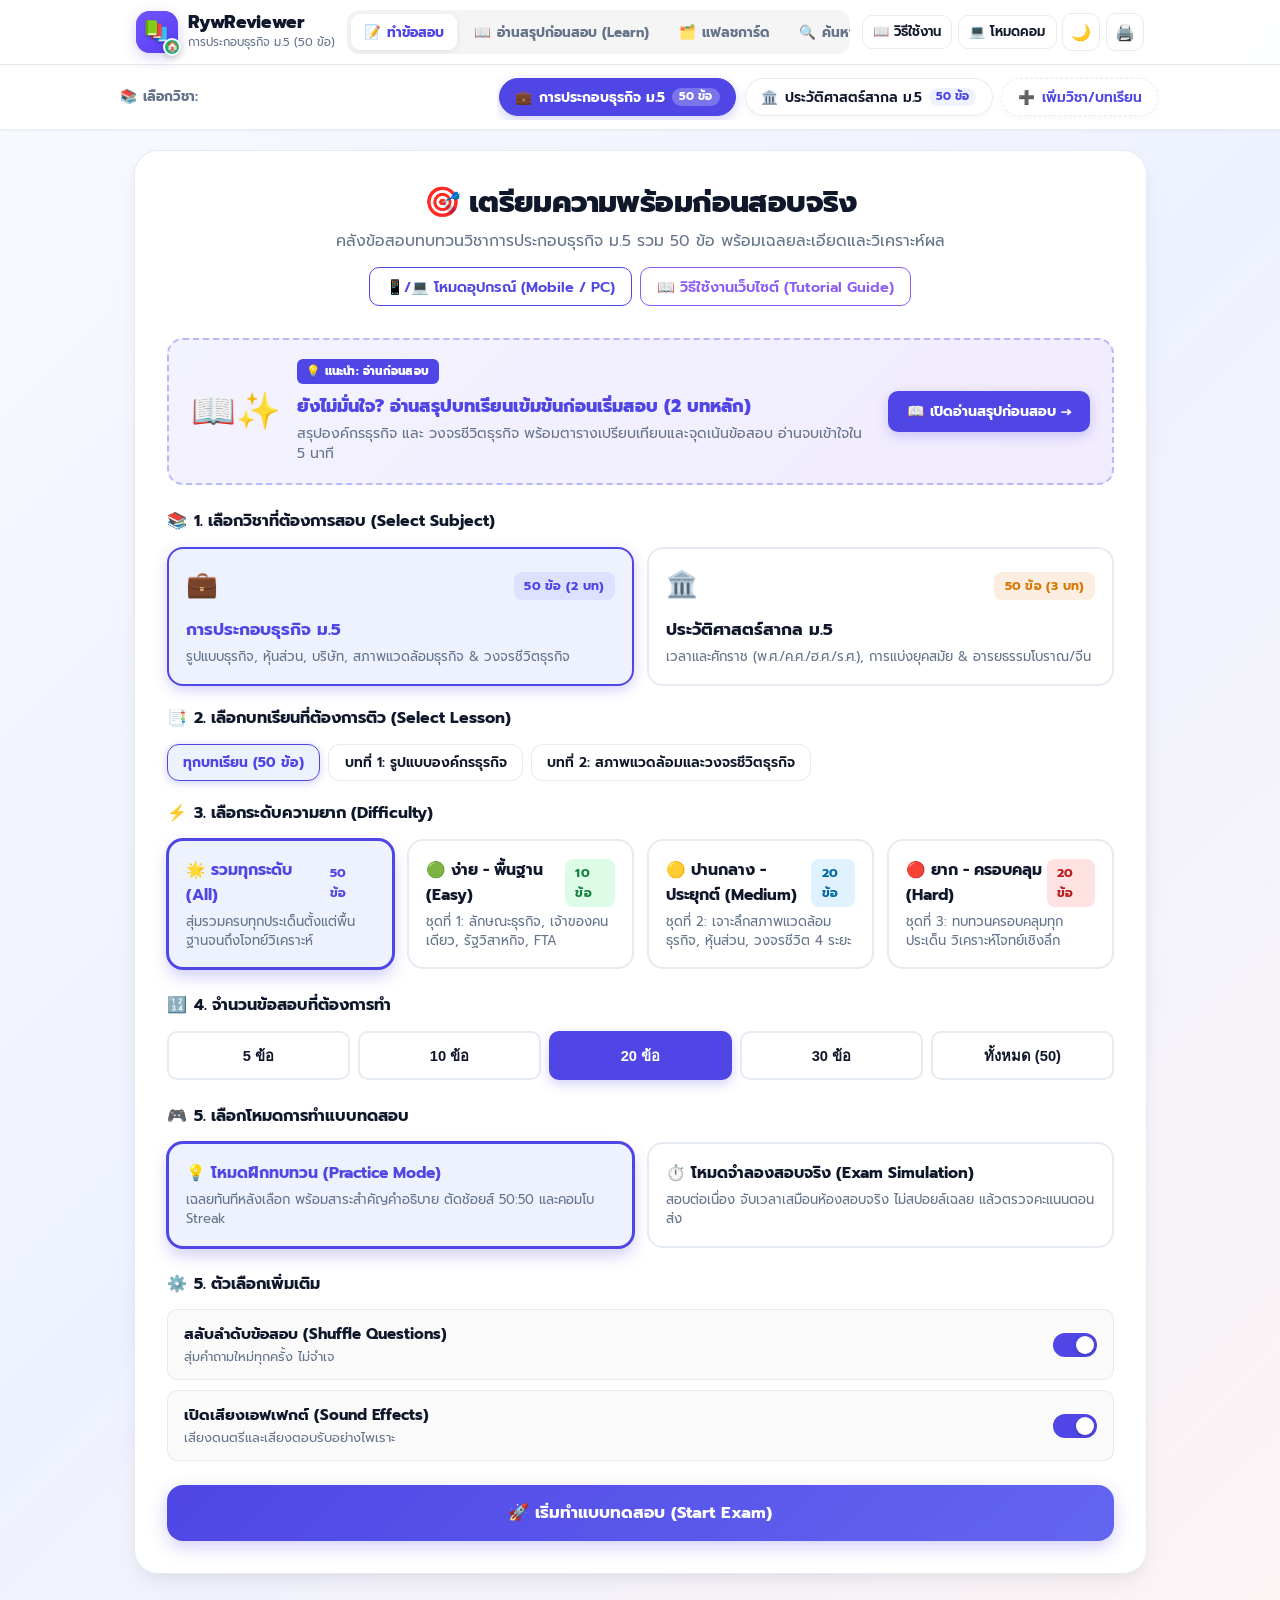
==== commit e8a9f7bb: "fix(ui): polish subject selection bar CSS and simplify settings to mobile/pc mode" ====
--- a/exam_preview_widget.html
+++ b/exam_preview_widget.html
@@ -2418,28 +2418,36 @@
 }
 
 /* ==========================================================================
-   MULTI-SUBJECT & LESSON SELECTOR STYLES
+   MULTI-SUBJECT & LESSON SELECTOR STYLES (Fixed & Polished)
    ========================================================================== */
 .subject-bar-wrapper {
   background: var(--card-bg);
-  border-bottom: 1px solid var(--border);
-  padding: 0.65rem 1rem;
+  border-bottom: 1px solid var(--card-border);
+  padding: 0.55rem 1rem;
+  box-shadow: 0 1px 3px rgba(0, 0, 0, 0.03);
   position: relative;
-  z-index: 10;
+  z-index: 55;
+  transition: background 0.2s ease, border-color 0.2s ease;
+}
+
+[data-theme="dark"] .subject-bar-wrapper {
+  background: rgba(15, 23, 42, 0.95);
+  border-bottom-color: var(--card-border);
 }
 
 .subject-bar-container {
-  max-width: 1200px;
+  max-width: 1040px;
   margin: 0 auto;
   display: flex;
   align-items: center;
+  justify-content: space-between;
   gap: 0.75rem;
 }
 
 .subject-bar-label {
   display: flex;
   align-items: center;
-  gap: 0.35rem;
+  gap: 0.4rem;
   font-size: 0.85rem;
   font-weight: 700;
   color: var(--text-muted);
@@ -2449,9 +2457,9 @@
 .subject-pills-list {
   display: flex;
   align-items: center;
-  gap: 0.6rem;
+  gap: 0.55rem;
   overflow-x: auto;
-  padding: 2px 4px;
+  padding: 4px 2px;
   -webkit-overflow-scrolling: touch;
   scrollbar-width: none;
 }
@@ -2462,18 +2470,25 @@
 .subject-pill-btn {
   display: inline-flex;
   align-items: center;
-  gap: 0.5rem;
-  padding: 0.5rem 1rem;
+  gap: 0.45rem;
+  padding: 0.48rem 0.95rem;
   border-radius: 999px;
-  background: var(--bg);
-  border: 1.5px solid var(--border);
-  color: var(--text);
+  background: var(--card-bg);
+  border: 1.5px solid var(--card-border);
+  color: var(--text-main);
   font-family: inherit;
-  font-size: 0.88rem;
+  font-size: 0.86rem;
   font-weight: 600;
   cursor: pointer;
   white-space: nowrap;
+  box-shadow: var(--shadow-sm);
   transition: all 0.2s cubic-bezier(0.16, 1, 0.3, 1);
+}
+
+[data-theme="dark"] .subject-pill-btn {
+  background: rgba(30, 41, 59, 0.8);
+  border-color: rgba(71, 85, 105, 0.6);
+  color: var(--text-main);
 }
 
 .subject-pill-btn:hover {
@@ -2483,23 +2498,34 @@
 
 .subject-pill-btn.active {
   background: var(--primary);
-  color: #ffffff;
+  color: #ffffff !important;
   border-color: var(--primary);
-  box-shadow: 0 4px 14px rgba(99, 102, 241, 0.35);
+  box-shadow: 0 4px 12px var(--primary-glow);
+}
+
+.subject-pill-btn.active .subject-pill-name {
+  color: #ffffff !important;
+  font-weight: 700;
 }
 
 .subject-pill-btn.active .subject-pill-badge {
   background: rgba(255, 255, 255, 0.25);
-  color: #ffffff;
+  color: #ffffff !important;
 }
 
 .subject-pill-badge {
   font-size: 0.72rem;
-  padding: 0.15rem 0.45rem;
+  padding: 0.12rem 0.45rem;
   border-radius: 999px;
-  background: var(--border);
+  background: var(--primary-light);
+  color: var(--primary);
+  font-weight: 700;
+  line-height: 1.2;
+}
+
+[data-theme="dark"] .subject-pill-badge {
+  background: rgba(255, 255, 255, 0.08);
   color: var(--text-muted);
-  font-weight: 700;
 }
 
 .subject-pill-btn.add-subject-btn {
@@ -2507,8 +2533,22 @@
   background: transparent;
   color: var(--primary);
 }
+
 .subject-pill-btn.add-subject-btn:hover {
-  background: rgba(99, 102, 241, 0.08);
+  background: var(--primary-light);
+}
+
+/* Setup Screen Subject Cards */
+.subject-card {
+  transition: all 0.22s cubic-bezier(0.16, 1, 0.3, 1);
+}
+.subject-card.active {
+  border-color: var(--primary);
+  background: var(--primary-light);
+  box-shadow: 0 4px 14px var(--primary-glow);
+}
+[data-theme="dark"] .subject-card.active {
+  background: rgba(99, 102, 241, 0.15);
 }
 
 /* Lesson Pills in Setup Screen */
@@ -2526,8 +2566,8 @@
   padding: 0.45rem 0.95rem;
   border-radius: 12px;
   background: var(--card-bg);
-  border: 1.5px solid var(--border);
-  color: var(--text);
+  border: 1.5px solid var(--card-border);
+  color: var(--text-main);
   font-family: inherit;
   font-size: 0.86rem;
   font-weight: 600;
@@ -2535,23 +2575,89 @@
   transition: all 0.2s;
 }
 
+[data-theme="dark"] .lesson-pill-btn {
+  background: rgba(30, 41, 59, 0.7);
+  border-color: rgba(71, 85, 105, 0.6);
+  color: var(--text-main);
+}
+
 .lesson-pill-btn:hover {
   border-color: var(--primary);
+  transform: translateY(-1px);
 }
 
 .lesson-pill-btn.active {
-  background: rgba(99, 102, 241, 0.1);
+  background: var(--primary-light);
   border-color: var(--primary);
   color: var(--primary);
-  box-shadow: 0 2px 8px rgba(99, 102, 241, 0.18);
-}
-
-/* History Theme Accents */
+  font-weight: 700;
+  box-shadow: 0 2px 8px var(--primary-glow);
+}
+
+[data-theme="dark"] .lesson-pill-btn.active {
+  background: rgba(99, 102, 241, 0.2);
+  color: #a5b4fc;
+}
+
+/* History Subject Theme Accents */
 [data-subject-theme="history"] {
   --primary: #d97706;
   --primary-hover: #b45309;
-}
-
+  --primary-light: #fef3c7;
+  --primary-glow: rgba(217, 119, 6, 0.25);
+}
+
+[data-theme="dark"][data-subject-theme="history"] {
+  --primary: #f59e0b;
+  --primary-hover: #d97706;
+  --primary-light: rgba(245, 158, 11, 0.15);
+  --primary-glow: rgba(245, 158, 11, 0.35);
+}
+
+/* ==========================================================================
+   DEVICE MODE OVERRIDES (Mobile vs PC Mode)
+   ========================================================================== */
+body.mobile-ui .app-main {
+  max-width: 580px;
+}
+body.mobile-ui .header-container {
+  max-width: 580px;
+}
+body.mobile-ui .subject-bar-container {
+  max-width: 580px;
+}
+body.mobile-ui .config-grid {
+  grid-template-columns: 1fr;
+}
+body.mobile-ui .choice-btn {
+  padding: 0.95rem 1.1rem;
+  font-size: 1rem;
+  min-height: 52px;
+}
+body.mobile-ui .question-text {
+  font-size: 1.12rem;
+  line-height: 1.55;
+}
+
+body.pc-ui .app-main {
+  max-width: 1040px;
+}
+
+@media (max-width: 640px) {
+  .subject-bar-wrapper {
+    padding: 0.4rem 0.5rem;
+  }
+  .subject-bar-container {
+    gap: 0.35rem;
+  }
+  .subject-bar-label {
+    display: none; /* Hide label on small mobile to give room to subject pills */
+  }
+  .subject-pill-btn {
+    padding: 0.38rem 0.75rem;
+    font-size: 0.82rem;
+  }
+}
 
 </style>
 </head>
@@ -2566,7 +2672,7 @@
       <!-- Logo & Home Button -->
       <div id="btn-home-logo" class="logo-group" role="button" tabindex="0" title="🏠 กลับสู่หน้าแรก (Home) / 📖 วิธีใช้งาน (Tutorial)">
         <div class="logo-badge">
-          <img src="[data-uri]" alt="RywReviewer Home Icon" class="logo-img">
+          <img src="logo.svg" alt="RywReviewer Home Icon" class="logo-img">
           <span class="home-indicator-badge" title="กดเพื่อกลับหน้าแรก">🏠</span>
         </div>
         <div>
@@ -2596,8 +2702,8 @@
         <button id="btn-open-tutorial" class="btn-secondary" style="padding: 0.35rem 0.65rem; font-size: 0.82rem;" title="ดูคู่มือวิธีใช้งานเว็บไซต์ (Tutorial)">
           <span>📖 วิธีใช้งาน</span>
         </button>
-        <button id="btn-reopen-wizard" class="btn-secondary" style="padding: 0.35rem 0.65rem; font-size: 0.82rem;" title="ตั้งค่าการสอบแบบทีละขั้นตอน">
-          <span>🧙‍♂️ สเต็ปตั้งค่า</span>
+        <button id="btn-reopen-wizard" class="btn-secondary" style="padding: 0.35rem 0.65rem; font-size: 0.82rem;" title="เลือกโหมดการแสดงผล (มือถือ / คอม)">
+          <span>📱/💻 โหมดอุปกรณ์</span>
         </button>
         <button id="theme-toggle-btn" class="icon-btn" title="สลับโหมดมืด/สว่าง">🌙</button>
         <button class="icon-btn" onclick="window.print()" title="พิมพ์ข้อสอบ (Print)">🖨️</button>
@@ -2621,7 +2727,7 @@
         <button class="subject-pill-btn" data-subject="history" id="subject-pill-history" type="button">
           <span class="subject-pill-icon">🏛️</span>
           <span class="subject-pill-name">ประวัติศาสตร์สากล ม.5</span>
-          <span class="subject-pill-badge" id="subject-badge-history">35 ข้อ</span>
+          <span class="subject-pill-badge" id="subject-badge-history">50 ข้อ</span>
         </button>
         <button class="subject-pill-btn add-subject-btn" id="btn-add-subject" type="button" title="เพิ่มวิชาใหม่หรือขยายบทเรียน">
           <span class="subject-pill-icon">➕</span>
@@ -2668,7 +2774,7 @@
       <!-- Home, Timer, Question Palette & Exit Button -->
       <div style="display: flex; align-items: center; gap: 0.45rem;">
         <button id="btn-upper-home" class="btn-home-nav" title="กลับสู่หน้าแรก (Home)">
-          <img src="[data-uri]" alt="Home" class="upper-home-icon">
+          <img src="logo.svg" alt="Home" class="upper-home-icon">
           <span>🏠 หน้าแรก</span>
         </button>
         <div class="timer-box" title="เวลา">
@@ -2698,7 +2804,7 @@
           <p>คลังข้อสอบทบทวนวิชาการประกอบธุรกิจ ม.5 รวม 50 ข้อ พร้อมเฉลยละเอียดและวิเคราะห์ผล</p>
           <div style="margin-top: 0.85rem; display: flex; gap: 0.5rem; justify-content: center; flex-wrap: wrap;">
             <button id="btn-hero-wizard" class="btn-secondary" style="padding: 0.45rem 1rem; font-size: 0.9rem; border-color: var(--primary); color: var(--primary);">
-              <span>🧙‍♂️ ตั้งค่าแบบทีละสเต็ป (Step-by-Step Wizard)</span>
+              <span>📱/💻 โหมดอุปกรณ์ (Mobile / PC)</span>
             </button>
             <button id="btn-hero-tutorial" class="btn-secondary" style="padding: 0.45rem 1rem; font-size: 0.9rem; border-color: #8b5cf6; color: #8b5cf6;">
               <span>📖 วิธีใช้งานเว็บไซต์ (Tutorial Guide)</span>
@@ -2719,9 +2825,33 @@
           </div>
         </div>
 
-        <!-- Lesson / Chapter Selection -->
+        <!-- 1. Subject Selection Cards -->
         <div class="section-title">
-          <span>📑</span> 1. เลือกบทเรียนที่ต้องการติว (Select Lesson)
+          <span>📚</span> 1. เลือกวิชาที่ต้องการสอบ (Select Subject)
+        </div>
+        <div class="subject-cards-grid" style="display: grid; grid-template-columns: repeat(auto-fit, minmax(260px, 1fr)); gap: 0.85rem; margin-bottom: 1.25rem;">
+          <div class="option-card subject-card active" data-subject="thurakid" role="button" tabindex="0">
+            <div style="display: flex; align-items: center; justify-content: space-between; margin-bottom: 0.35rem;">
+              <span style="font-size: 1.6rem;">💼</span>
+              <span class="badge" style="background: rgba(99, 102, 241, 0.12); color: var(--primary); font-weight: 700;">50 ข้อ (2 บท)</span>
+            </div>
+            <div class="option-card-title" style="font-size: 1.05rem;">การประกอบธุรกิจ ม.5</div>
+            <div class="option-card-desc">รูปแบบธุรกิจ, หุ้นส่วน, บริษัท, สภาพแวดล้อมธุรกิจ & วงจรชีวิตธุรกิจ</div>
+          </div>
+
+          <div class="option-card subject-card" data-subject="history" role="button" tabindex="0">
+            <div style="display: flex; align-items: center; justify-content: space-between; margin-bottom: 0.35rem;">
+              <span style="font-size: 1.6rem;">🏛️</span>
+              <span class="badge" style="background: rgba(217, 119, 6, 0.12); color: #d97706; font-weight: 700;">50 ข้อ (3 บท)</span>
+            </div>
+            <div class="option-card-title" style="font-size: 1.05rem;">ประวัติศาสตร์สากล ม.5</div>
+            <div class="option-card-desc">เวลาและศักราช (พ.ศ./ค.ศ./ฮ.ศ./ร.ศ.), การแบ่งยุคสมัย & อารยธรรมโบราณ/จีน</div>
+          </div>
+        </div>
+
+        <!-- 2. Lesson / Chapter Selection -->
+        <div class="section-title">
+          <span>📑</span> 2. เลือกบทเรียนที่ต้องการติว (Select Lesson)
         </div>
         <div id="lesson-pills-container" class="lesson-pills-list">
           <!-- Dynamically populated from active subject -->
@@ -2729,7 +2859,7 @@
 
         <!-- Difficulty Selection -->
         <div class="section-title">
-          <span>⚡</span> 2. เลือกระดับความยาก (Difficulty)
+          <span>⚡</span> 3. เลือกระดับความยาก (Difficulty)
         </div>
         <div class="config-grid">
           <div class="option-card difficulty-card active" data-difficulty="all">
@@ -2764,7 +2894,7 @@
 
         <!-- Question Count Selection -->
         <div class="section-title">
-          <span>🔢</span> 3. จำนวนข้อสอบที่ต้องการทำ
+          <span>🔢</span> 4. จำนวนข้อสอบที่ต้องการทำ
         </div>
         <div class="number-pills">
           <button class="number-pill count-pill" data-count="5">5 ข้อ</button>
@@ -2776,7 +2906,7 @@
 
         <!-- Mode Selection -->
         <div class="section-title">
-          <span>🎮</span> 4. เลือกโหมดการทำแบบทดสอบ
+          <span>🎮</span> 5. เลือกโหมดการทำแบบทดสอบ
         </div>
         <div class="config-grid" style="grid-template-columns: 1fr 1fr;">
           <div class="option-card mode-card active" data-mode="practice">
@@ -3853,113 +3983,38 @@
     </div>
   </div>
 
-  <!-- ================= STEP-BY-STEP ONBOARDING WIZARD MODAL ================= -->
+  <!-- ================= DEVICE SETTINGS MODAL ================= -->
   <div id="wizard-modal" class="wizard-modal-backdrop">
-    <div class="wizard-card">
-      <div style="display: flex; justify-content: space-between; align-items: center; margin-bottom: 0.5rem;">
-        <span style="font-size: 0.85rem; font-weight: 700; color: var(--primary);">✨ ยินดีต้อนรับสู่ RywReviewer</span>
-        <button id="btn-close-wizard" class="icon-btn" style="border: none; width: 32px; height: 32px;">✕</button>
+    <div class="wizard-card" style="max-width: 480px;">
+      <div style="display: flex; justify-content: space-between; align-items: center; margin-bottom: 0.75rem;">
+        <span style="font-size: 0.95rem; font-weight: 700; color: var(--primary);">📱 / 💻 ตั้งค่าโหมดอุปกรณ์ (Device Mode)</span>
+        <button id="btn-close-wizard" class="icon-btn" style="border: none; width: 32px; height: 32px;" title="ปิด">✕</button>
       </div>
 
-      <!-- Step Indicators -->
-      <div class="wizard-step-indicator">
-        <div id="wizard-dot-1" class="wizard-step-dot active"></div>
-        <div id="wizard-dot-2" class="wizard-step-dot"></div>
-        <div id="wizard-dot-3" class="wizard-step-dot"></div>
+      <div class="wizard-header" style="margin-bottom: 1.25rem;">
+        <div class="wizard-mascot">📱💻</div>
+        <h3 class="cute-modal-title">คุณกำลังใช้งานผ่านอุปกรณ์ใด?</h3>
+        <p class="cute-modal-desc">เลือกโหมดที่เหมาะสมเพื่อประสบการณ์การทำข้อสอบที่ดีที่สุด</p>
       </div>
 
-      <!-- STEP 1: Device Selection -->
-      <div id="wizard-step-1" class="wizard-step-content active">
-        <div class="wizard-header">
-          <div class="wizard-mascot">📱💻</div>
-          <h3 class="cute-modal-title">คุณกำลังใช้งานผ่านอุปกรณ์ใด?</h3>
-          <p class="cute-modal-desc">ระบบจะปรับแต่งขนาดปุ่มและรูปแบบการแสดงผลให้เหมาะสมที่สุด</p>
+      <div style="display: grid; grid-template-columns: 1fr 1fr; gap: 0.85rem; margin-bottom: 1.5rem;">
+        <div class="option-card wizard-device-card active" data-device="mobile" role="button" tabindex="0">
+          <div style="font-size: 2.2rem; text-align: center; margin-bottom: 0.35rem;">📱</div>
+          <div class="option-card-title" style="justify-content: center; font-size: 1rem;">สมาร์ตโฟน (Mobile)</div>
+          <div class="option-card-desc" style="text-align: center;">ปุ่มสัมผัสขนาดใหญ่พิเศษ เลย์เอาต์แนวตั้ง กดง่าย ไม่กดพลาด</div>
         </div>
 
-        <div style="display: grid; grid-template-columns: 1fr 1fr; gap: 0.85rem; margin-bottom: 1rem;">
-          <div class="option-card wizard-device-card active" data-device="mobile">
-            <div style="font-size: 2rem; text-align: center; margin-bottom: 0.25rem;">📱</div>
-            <div class="option-card-title" style="justify-content: center;">สมาร์ตโฟน (Mobile)</div>
-            <div class="option-card-desc" style="text-align: center;">ปุ่มสัมผัสขนาดใหญ่พิเศษ ป้องกันการกดพลาด</div>
-          </div>
-
-          <div class="option-card wizard-device-card" data-device="pc">
-            <div style="font-size: 2rem; text-align: center; margin-bottom: 0.25rem;">💻</div>
-            <div class="option-card-title" style="justify-content: center;">คอมพิวเตอร์ (PC / Laptop)</div>
-            <div class="option-card-desc" style="text-align: center;">รองรับคีย์ลัด 1-4, Enter, Esc เต็มรูปแบบ</div>
-          </div>
+        <div class="option-card wizard-device-card" data-device="pc" role="button" tabindex="0">
+          <div style="font-size: 2.2rem; text-align: center; margin-bottom: 0.35rem;">💻</div>
+          <div class="option-card-title" style="justify-content: center; font-size: 1rem;">คอมพิวเตอร์ (PC / Laptop)</div>
+          <div class="option-card-desc" style="text-align: center;">รองรับคีย์บอร์ดลัด 1-4, Enter, Spacebar, หน้าจอกว้างเต็มตา</div>
         </div>
       </div>
 
-      <!-- STEP 2: Difficulty Selection -->
-      <div id="wizard-step-2" class="wizard-step-content">
-        <div class="wizard-header">
-          <div class="wizard-mascot">⚡🎯</div>
-          <h3 class="cute-modal-title">เลือกระดับความยากที่ต้องการติว</h3>
-          <p class="cute-modal-desc">ข้อสอบทั้งหมด 50 ข้อ แบ่งออกเป็น 3 ชุดตามความลึก</p>
-        </div>
-
-        <div class="config-grid" style="grid-template-columns: 1fr 1fr; margin-bottom: 1rem;">
-          <div class="option-card wizard-diff-card active" data-diff="all">
-            <div class="option-card-title">🌟 รวมทุกระดับ (50 ข้อ)</div>
-            <div class="option-card-desc">สุ่มรวมครบทุกประเด็น</div>
-          </div>
-          <div class="option-card wizard-diff-card" data-diff="easy">
-            <div class="option-card-title">🟢 ง่าย - พื้นฐาน (10 ข้อ)</div>
-            <div class="option-card-desc">ชุดที่ 1: ลักษณะธุรกิจ, รัฐวิสาหกิจ</div>
-          </div>
-          <div class="option-card wizard-diff-card" data-diff="normal">
-            <div class="option-card-title">🟡 ปานกลาง - ประยุกต์ (20 ข้อ)</div>
-            <div class="option-card-desc">ชุดที่ 2: สภาพแวดล้อม, วงจรชีวิต</div>
-          </div>
-          <div class="option-card wizard-diff-card" data-diff="hard">
-            <div class="option-card-title">🔴 ยาก - ครอบคลุม (20 ข้อ)</div>
-            <div class="option-card-desc">ชุดที่ 3: วิเคราะห์โจทย์เชิงลึก</div>
-          </div>
-        </div>
-      </div>
-
-      <!-- STEP 3: Count, Mode, and Start -->
-      <div id="wizard-step-3" class="wizard-step-content">
-        <div class="wizard-header">
-          <div class="wizard-mascot">🎲⏱️</div>
-          <h3 class="cute-modal-title">จำนวนข้อและรูปแบบการติว</h3>
-          <p class="cute-modal-desc">ระบบจะสุ่มคำถามและสุ่มตำแหน่งช้อยส์ ก ข ค ง ใหม่ทั้งหมด!</p>
-        </div>
-
-        <!-- Count selection -->
-        <div style="font-weight: 700; font-size: 0.9rem; margin-bottom: 0.45rem;">เลือกจำนวนข้อ:</div>
-        <div class="number-pills" style="margin-bottom: 1.25rem;">
-          <button class="number-pill wizard-count-pill" data-count="5">5 ข้อ</button>
-          <button class="number-pill wizard-count-pill" data-count="10">10 ข้อ</button>
-          <button class="number-pill wizard-count-pill active" data-count="20">20 ข้อ</button>
-          <button class="number-pill wizard-count-pill" data-count="all">ทั้งหมด</button>
-        </div>
-
-        <!-- Mode selection -->
-        <div style="font-weight: 700; font-size: 0.9rem; margin-bottom: 0.45rem;">เลือกโหมดการทำ:</div>
-        <div style="display: grid; grid-template-columns: 1fr 1fr; gap: 0.75rem; margin-bottom: 1.25rem;">
-          <div class="option-card wizard-mode-card active" data-mode="practice">
-            <div class="option-card-title">💡 โหมดฝึกทบทวน</div>
-            <div class="option-card-desc">เฉลยทันที พร้อมคำอธิบายละเอียด</div>
-          </div>
-          <div class="option-card wizard-mode-card" data-mode="exam">
-            <div class="option-card-title">⏱️ โหมดจำลองสอบจริง</div>
-            <div class="option-card-desc">จับเวลา สรุปผลคะแนนตอนจบ</div>
-          </div>
-        </div>
-      </div>
-
-      <!-- Wizard Navigation Buttons -->
-      <div class="wizard-nav-buttons">
-        <button id="btn-wizard-prev" class="btn-secondary" style="visibility: hidden;">
-          ← ย้อนกลับ
-        </button>
-        <button id="btn-wizard-next" class="btn-primary" style="width: auto; padding: 0.65rem 1.75rem;">
-          ถัดไป →
-        </button>
-        <button id="btn-wizard-start" class="btn-primary" style="display: none; width: auto; padding: 0.65rem 1.75rem; background: linear-gradient(135deg, #10b981 0%, #059669 100%);">
-          🚀 เริ่มทำข้อสอบทันที!
+      <div style="display: flex; justify-content: flex-end; gap: 0.75rem;">
+        <button id="btn-cancel-device-mode" class="btn-secondary" style="padding: 0.6rem 1.2rem;">ยกเลิก</button>
+        <button id="btn-save-device-mode" class="btn-primary" style="width: auto; padding: 0.6rem 1.75rem;">
+          💾 บันทึกโหมด
         </button>
       </div>
     </div>
@@ -3973,7 +4028,7 @@
       <!-- Tutorial Header -->
       <div class="tutorial-header">
         <div class="tutorial-badge-icon">
-          <img src="[data-uri]" alt="RywReviewer" class="tutorial-logo-img">
+          <img src="logo.svg" alt="RywReviewer" class="tutorial-logo-img">
         </div>
         <h3 class="cute-modal-title" style="margin-top: 0.35rem; font-size: 1.35rem;">📖 วิธีใช้งานเว็บ RywReviewer</h3>
         <p class="cute-modal-desc" style="margin-bottom: 0.75rem;">คู่มือเตรียมตัวสอบการประกอบธุรกิจ ม.5 แบบเข้าใจง่ายใน 1 นาที</p>
@@ -4072,7 +4127,7 @@
           <div class="tutorial-card-box highlight-home-box">
             <div style="display: flex; align-items: center; gap: 0.85rem; margin-bottom: 0.75rem;">
               <div class="home-icon-spotlight">
-                <img src="[data-uri]" alt="Home Button" style="width: 52px; height: 52px; border-radius: 14px; box-shadow: 0 4px 15px rgba(99, 102, 241, 0.4);">
+                <img src="logo.svg" alt="Home Button" style="width: 52px; height: 52px; border-radius: 14px; box-shadow: 0 4px 15px rgba(99, 102, 241, 0.4);">
               </div>
               <div>
                 <h4 style="margin: 0; color: var(--primary);">🏠 ปุ่ม Home (ไอคอนหนังสือสีม่วง)</h4>
@@ -6566,10 +6621,11 @@
     this.confettiParticles = [];
     this.confettiAnimId = null;
 
-    // Step-by-Step Onboarding Wizard State
-    this.wizardStep = 1;
+    // Device Mode State ('mobile' or 'pc')
+    const savedDevice = localStorage.getItem('rywreviewer_device_mode') || (window.innerWidth <= 768 ? 'mobile' : 'pc');
+    this.deviceMode = savedDevice;
     this.wizardState = {
-      device: 'mobile',
+      device: savedDevice,
       difficulty: 'all',
       count: 20,
       mode: 'practice'
@@ -6578,35 +6634,29 @@
     this.initElements();
     this.bindEvents();
     this.loadTheme();
+    this.setDeviceMode(savedDevice);
     this.setupConfetti();
     this.initCheatSheet();
     this.initSearchBank();
     this.initSubjectSystem();
 
-    // First time visitor check: open Step Wizard automatically only on first visit
+    // First time visitor check: open Device Mode setting if never chosen
     setTimeout(() => {
-      const hasOnboarded = localStorage.getItem('rywreviewer_onboarded_v2') || localStorage.getItem('bizexam_onboarded_v2');
-      if (!hasOnboarded) {
+      const hasChosenDevice = localStorage.getItem('rywreviewer_device_mode');
+      if (!hasChosenDevice) {
         this.openWizard();
       }
     }, 350);
   }
 
   initElements() {
-    // Wizard Modal Elements
+    // Device Settings Modal Elements
     this.wizardModal = document.getElementById('wizard-modal');
-    this.wizardStep1 = document.getElementById('wizard-step-1');
-    this.wizardStep2 = document.getElementById('wizard-step-2');
-    this.wizardStep3 = document.getElementById('wizard-step-3');
-    this.wizardDot1 = document.getElementById('wizard-dot-1');
-    this.wizardDot2 = document.getElementById('wizard-dot-2');
-    this.wizardDot3 = document.getElementById('wizard-dot-3');
-    this.btnWizardPrev = document.getElementById('btn-wizard-prev');
-    this.btnWizardNext = document.getElementById('btn-wizard-next');
-    this.btnWizardStart = document.getElementById('btn-wizard-start');
     this.btnCloseWizard = document.getElementById('btn-close-wizard');
     this.btnReopenWizard = document.getElementById('btn-reopen-wizard');
     this.btnHeroWizard = document.getElementById('btn-hero-wizard');
+    this.btnSaveDeviceMode = document.getElementById('btn-save-device-mode');
+    this.btnCancelDeviceMode = document.getElementById('btn-cancel-device-mode');
 
     // Screens in Quiz Tab
     this.screenSetup = document.getElementById('screen-setup');
@@ -6796,47 +6846,19 @@
       btnStart.addEventListener('click', () => this.startQuiz());
     }
 
-    // Step-by-Step Wizard Handlers
+    // Device Settings Modal Handlers
     if (this.btnReopenWizard) this.btnReopenWizard.addEventListener('click', () => this.openWizard());
     if (this.btnHeroWizard) this.btnHeroWizard.addEventListener('click', () => this.openWizard());
     if (this.btnCloseWizard) this.btnCloseWizard.addEventListener('click', () => this.closeWizard());
-    if (this.btnWizardPrev) this.btnWizardPrev.addEventListener('click', () => this.navigateWizard(-1));
-    if (this.btnWizardNext) this.btnWizardNext.addEventListener('click', () => this.navigateWizard(1));
-    if (this.btnWizardStart) this.btnWizardStart.addEventListener('click', () => this.finishWizardAndStart());
-
-    // Wizard Card Choices
+    if (this.btnCancelDeviceMode) this.btnCancelDeviceMode.addEventListener('click', () => this.closeWizard());
+    if (this.btnSaveDeviceMode) this.btnSaveDeviceMode.addEventListener('click', () => this.saveDeviceMode());
+
+    // Device Option Card Choices in Modal
     document.querySelectorAll('.wizard-device-card').forEach(card => {
       card.addEventListener('click', () => {
         document.querySelectorAll('.wizard-device-card').forEach(c => c.classList.remove('active'));
         card.classList.add('active');
         this.wizardState.device = card.dataset.device;
-        this.playSound('click');
-      });
-    });
-
-    document.querySelectorAll('.wizard-diff-card').forEach(card => {
-      card.addEventListener('click', () => {
-        document.querySelectorAll('.wizard-diff-card').forEach(c => c.classList.remove('active'));
-        card.classList.add('active');
-        this.wizardState.difficulty = card.dataset.diff;
-        this.playSound('click');
-      });
-    });
-
-    document.querySelectorAll('.wizard-count-pill').forEach(pill => {
-      pill.addEventListener('click', () => {
-        document.querySelectorAll('.wizard-count-pill').forEach(p => p.classList.remove('active'));
-        pill.classList.add('active');
-        this.wizardState.count = pill.dataset.count === 'all' ? 9999 : parseInt(pill.dataset.count, 10);
-        this.playSound('click');
-      });
-    });
-
-    document.querySelectorAll('.wizard-mode-card').forEach(card => {
-      card.addEventListener('click', () => {
-        document.querySelectorAll('.wizard-mode-card').forEach(c => c.classList.remove('active'));
-        card.classList.add('active');
-        this.wizardState.mode = card.dataset.mode;
         this.playSound('click');
       });
     });
@@ -7293,10 +7315,12 @@
     }
   }
 
-  // --- STEP-BY-STEP ONBOARDING WIZARD METHODS ---
+  // --- DEVICE SETTINGS MODAL METHODS ---
   openWizard() {
-    this.wizardStep = 1;
-    this.updateWizardView();
+    const currentMode = this.deviceMode || 'mobile';
+    document.querySelectorAll('.wizard-device-card').forEach(card => {
+      card.classList.toggle('active', card.dataset.device === currentMode);
+    });
     if (this.wizardModal) {
       this.wizardModal.classList.add('active');
       this.playSound('click');
@@ -7310,69 +7334,36 @@
     }
   }
 
-  navigateWizard(dir) {
-    const nextStep = this.wizardStep + dir;
-    if (nextStep >= 1 && nextStep <= 3) {
-      this.wizardStep = nextStep;
-      this.updateWizardView();
-      this.playSound('click');
-    }
-  }
-
-  updateWizardView() {
-    if (!this.wizardStep1) return;
-
-    // Update step visibility
-    this.wizardStep1.classList.toggle('active', this.wizardStep === 1);
-    this.wizardStep2.classList.toggle('active', this.wizardStep === 2);
-    this.wizardStep3.classList.toggle('active', this.wizardStep === 3);
-
-    // Update step dots
-    this.wizardDot1.classList.toggle('active', this.wizardStep === 1);
-    this.wizardDot2.classList.toggle('active', this.wizardStep === 2);
-    this.wizardDot3.classList.toggle('active', this.wizardStep === 3);
-
-    // Update navigation buttons
-    this.btnWizardPrev.style.visibility = this.wizardStep > 1 ? 'visible' : 'hidden';
-
-    if (this.wizardStep === 3) {
-      this.btnWizardNext.style.display = 'none';
-      this.btnWizardStart.style.display = 'inline-flex';
-    } else {
-      this.btnWizardNext.style.display = 'inline-flex';
-      this.btnWizardStart.style.display = 'none';
-    }
-  }
-
-  finishWizardAndStart() {
+  saveDeviceMode() {
+    const activeCard = document.querySelector('.wizard-device-card.active');
+    const mode = activeCard ? activeCard.dataset.device : (this.deviceMode || 'mobile');
+    this.setDeviceMode(mode);
+    this.closeWizard();
+    this.playSound('correct');
+  }
+
+  setDeviceMode(mode) {
+    this.deviceMode = mode;
+    this.wizardState.device = mode;
+    localStorage.setItem('rywreviewer_device_mode', mode);
     localStorage.setItem('rywreviewer_onboarded_v2', 'true');
 
-    // Sync wizard selections to app config
-    this.config.difficulty = this.wizardState.difficulty;
-    this.config.count = this.wizardState.count;
-    this.config.mode = this.wizardState.mode;
-
-    // Apply mobile device preference
-    if (this.wizardState.device === 'mobile') {
+    if (mode === 'mobile') {
       document.body.classList.add('mobile-ui');
+      document.body.classList.remove('pc-ui');
     } else {
       document.body.classList.remove('mobile-ui');
+      document.body.classList.add('pc-ui');
     }
 
-    // Mirror to screen 1 (setup screen)
-    document.querySelectorAll('.difficulty-card').forEach(card => {
-      card.classList.toggle('active', card.dataset.difficulty === this.config.difficulty);
+    if (this.btnReopenWizard) {
+      this.btnReopenWizard.innerHTML = mode === 'mobile' ? '<span>📱 โหมดมือถือ</span>' : '<span>💻 โหมดคอม</span>';
+      this.btnReopenWizard.title = `โหมดปัจจุบัน: ${mode === 'mobile' ? 'มือถือ' : 'คอมพิวเตอร์'} (คลิกเพื่อเปลี่ยน)`;
+    }
+
+    document.querySelectorAll('.wizard-device-card').forEach(card => {
+      card.classList.toggle('active', card.dataset.device === mode);
     });
-    document.querySelectorAll('.mode-card').forEach(card => {
-      card.classList.toggle('active', card.dataset.mode === this.config.mode);
-    });
-    document.querySelectorAll('.count-pill').forEach(pill => {
-      const c = pill.dataset.count === 'all' ? 9999 : parseInt(pill.dataset.count, 10);
-      pill.classList.toggle('active', c === this.config.count);
-    });
-
-    this.closeWizard();
-    this.startQuiz();
   }
 
   startQuiz(customQuestions = null) {
@@ -8348,10 +8339,18 @@
   // MULTI-SUBJECT & LESSON CONTROLLER METHODS
   // ==========================================================================
   initSubjectSystem() {
-    // Subject Pills click
+    // Subject Pills click (Top Bar)
     document.querySelectorAll('.subject-pill-btn[data-subject]').forEach(btn => {
       btn.addEventListener('click', () => {
         this.switchSubject(btn.dataset.subject);
+        this.playSound('click');
+      });
+    });
+
+    // Subject Cards click (Setup Screen)
+    document.querySelectorAll('.subject-card[data-subject]').forEach(card => {
+      card.addEventListener('click', () => {
+        this.switchSubject(card.dataset.subject);
         this.playSound('click');
       });
     });
@@ -8452,6 +8451,11 @@
       } else {
         btn.classList.remove('active');
       }
+    });
+
+    // Update active subject cards in Setup screen
+    document.querySelectorAll('.subject-card[data-subject]').forEach(card => {
+      card.classList.toggle('active', card.dataset.subject === subjectId);
     });
 
     // Update document attribute for CSS accents
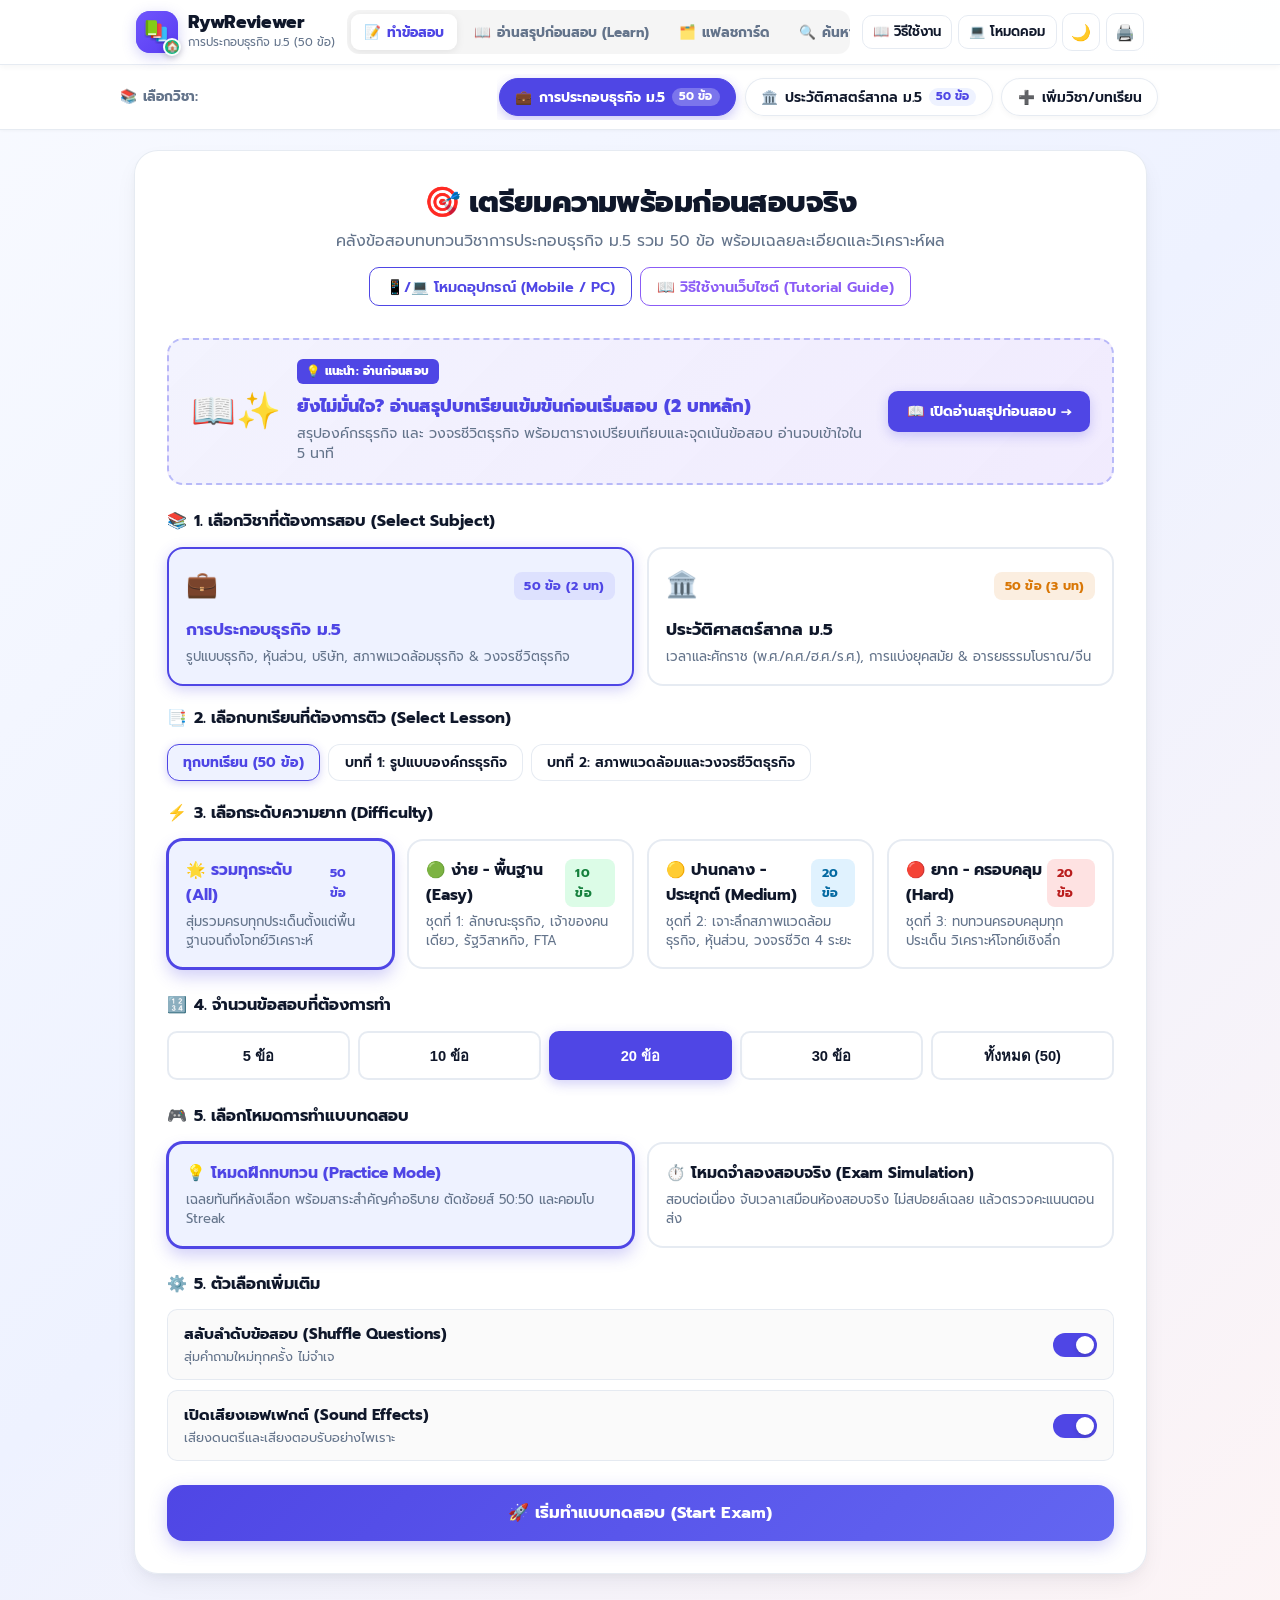
==== commit 114a5413: "fix(cache): bust browser cache with query versions, add critical inline CSS, and wire rock-solid dev" ====
--- a/exam_preview_widget.html
+++ b/exam_preview_widget.html
@@ -2467,22 +2467,26 @@
   display: none;
 }
 
-.subject-pill-btn {
-  display: inline-flex;
-  align-items: center;
-  gap: 0.45rem;
-  padding: 0.48rem 0.95rem;
-  border-radius: 999px;
-  background: var(--card-bg);
-  border: 1.5px solid var(--card-border);
-  color: var(--text-main);
-  font-family: inherit;
-  font-size: 0.86rem;
-  font-weight: 600;
-  cursor: pointer;
-  white-space: nowrap;
-  box-shadow: var(--shadow-sm);
-  transition: all 0.2s cubic-bezier(0.16, 1, 0.3, 1);
+.subject-pill-btn, button.subject-pill-btn {
+  -webkit-appearance: none !important;
+  -moz-appearance: none !important;
+  appearance: none !important;
+  display: inline-flex !important;
+  align-items: center !important;
+  gap: 0.45rem !important;
+  padding: 0.48rem 0.95rem !important;
+  border-radius: 999px !important;
+  background: var(--card-bg) !important;
+  border: 1.5px solid var(--card-border) !important;
+  color: var(--text-main) !important;
+  font-family: inherit !important;
+  font-size: 0.86rem !important;
+  font-weight: 600 !important;
+  cursor: pointer !important;
+  white-space: nowrap !important;
+  box-shadow: var(--shadow-sm) !important;
+  outline: none !important;
+  transition: all 0.2s cubic-bezier(0.16, 1, 0.3, 1) !important;
 }
 
 [data-theme="dark"] .subject-pill-btn {
@@ -2660,6 +2664,147 @@
 }
 
 </style>
+  <!-- Critical CSS for Subject Selector and Device Mode (Bypasses any CDN cache) -->
+  <style>
+    .subject-bar-wrapper {
+      background: var(--card-bg, #ffffff);
+      border-bottom: 1px solid var(--card-border, #e2e8f0);
+      padding: 0.55rem 1rem;
+      position: relative;
+      z-index: 55;
+    }
+    [data-theme="dark"] .subject-bar-wrapper {
+      background: rgba(15, 23, 42, 0.95);
+      border-bottom-color: rgba(51, 65, 85, 0.7);
+    }
+    .subject-bar-container {
+      max-width: 1040px;
+      margin: 0 auto;
+      display: flex;
+      align-items: center;
+      justify-content: space-between;
+      gap: 0.75rem;
+    }
+    .subject-bar-label {
+      display: flex;
+      align-items: center;
+      gap: 0.4rem;
+      font-size: 0.85rem;
+      font-weight: 700;
+      color: var(--text-muted, #64748b);
+      white-space: nowrap;
+    }
+    .subject-pills-list {
+      display: flex;
+      align-items: center;
+      gap: 0.55rem;
+      overflow-x: auto;
+      padding: 4px 2px;
+      -webkit-overflow-scrolling: touch;
+      scrollbar-width: none;
+    }
+    .subject-pill-btn, button.subject-pill-btn {
+      -webkit-appearance: none !important;
+      -moz-appearance: none !important;
+      appearance: none !important;
+      display: inline-flex !important;
+      align-items: center !important;
+      gap: 0.45rem !important;
+      padding: 0.48rem 0.95rem !important;
+      border-radius: 999px !important;
+      background: var(--card-bg, #ffffff) !important;
+      border: 1.5px solid var(--card-border, #e2e8f0) !important;
+      color: var(--text-main, #0f172a) !important;
+      font-family: inherit !important;
+      font-size: 0.86rem !important;
+      font-weight: 600 !important;
+      cursor: pointer !important;
+      white-space: nowrap !important;
+      outline: none !important;
+      box-shadow: 0 2px 6px rgba(0,0,0,0.04) !important;
+      transition: all 0.2s cubic-bezier(0.16, 1, 0.3, 1) !important;
+    }
+    [data-theme="dark"] .subject-pill-btn, [data-theme="dark"] button.subject-pill-btn {
+      background: rgba(30, 41, 59, 0.8) !important;
+      border-color: rgba(71, 85, 105, 0.6) !important;
+      color: #f8fafc !important;
+    }
+    .subject-pill-btn:hover {
+      border-color: var(--primary, #4f46e5) !important;
+      transform: translateY(-1px);
+    }
+    .subject-pill-btn.active, button.subject-pill-btn.active {
+      background: var(--primary, #4f46e5) !important;
+      color: #ffffff !important;
+      border-color: var(--primary, #4f46e5) !important;
+      box-shadow: 0 4px 12px rgba(79, 70, 229, 0.3) !important;
+    }
+    .subject-pill-btn.active .subject-pill-name {
+      color: #ffffff !important;
+      font-weight: 700;
+    }
+    .subject-pill-btn.active .subject-pill-badge {
+      background: rgba(255, 255, 255, 0.25) !important;
+      color: #ffffff !important;
+    }
+    .subject-pill-badge {
+      font-size: 0.72rem;
+      padding: 0.12rem 0.45rem;
+      border-radius: 999px;
+      background: var(--primary-light, #eef2ff);
+      color: var(--primary, #4f46e5);
+      font-weight: 700;
+      line-height: 1.2;
+    }
+    [data-theme="dark"] .subject-pill-badge {
+      background: rgba(255, 255, 255, 0.08);
+      color: #94a3b8;
+    }
+    .subject-card {
+      transition: all 0.22s cubic-bezier(0.16, 1, 0.3, 1);
+      cursor: pointer;
+      user-select: none;
+    }
+    .subject-card.active {
+      border-color: var(--primary, #4f46e5) !important;
+      background: var(--primary-light, #eef2ff) !important;
+      box-shadow: 0 4px 14px rgba(79, 70, 229, 0.25) !important;
+    }
+    [data-theme="dark"] .subject-card.active {
+      background: rgba(99, 102, 241, 0.15) !important;
+    }
+    .lesson-pill-btn {
+      display: inline-flex;
+      align-items: center;
+      gap: 0.4rem;
+      padding: 0.45rem 0.95rem;
+      border-radius: 12px;
+      background: var(--card-bg, #ffffff);
+      border: 1.5px solid var(--card-border, #e2e8f0);
+      color: var(--text-main, #0f172a);
+      font-family: inherit;
+      font-size: 0.86rem;
+      font-weight: 600;
+      cursor: pointer;
+      transition: all 0.2s;
+    }
+    .lesson-pill-btn.active {
+      background: var(--primary-light, #eef2ff);
+      border-color: var(--primary, #4f46e5);
+      color: var(--primary, #4f46e5);
+      font-weight: 700;
+    }
+    [data-theme="dark"] .lesson-pill-btn.active {
+      background: rgba(99, 102, 241, 0.2);
+      color: #a5b4fc;
+    }
+    @media (max-width: 640px) {
+      .subject-bar-wrapper { padding: 0.4rem 0.5rem; }
+      .subject-bar-container { gap: 0.35rem; }
+      .subject-bar-label { display: none; }
+      .subject-pill-btn { padding: 0.38rem 0.75rem !important; font-size: 0.82rem !important; }
+    }
+  </style>
 </head>
 <body>
 
@@ -2719,12 +2864,12 @@
         <span>เลือกวิชา:</span>
       </div>
       <div class="subject-pills-list" id="subject-pills-list">
-        <button class="subject-pill-btn active" data-subject="thurakid" id="subject-pill-thurakid" type="button">
+        <button class="subject-pill-btn active" data-subject="thurakid" id="subject-pill-thurakid" type="button" onclick="window.examApp?.switchSubject('thurakid')">
           <span class="subject-pill-icon">💼</span>
           <span class="subject-pill-name">การประกอบธุรกิจ ม.5</span>
           <span class="subject-pill-badge" id="subject-badge-thurakid">50 ข้อ</span>
         </button>
-        <button class="subject-pill-btn" data-subject="history" id="subject-pill-history" type="button">
+        <button class="subject-pill-btn" data-subject="history" id="subject-pill-history" type="button" onclick="window.examApp?.switchSubject('history')">
           <span class="subject-pill-icon">🏛️</span>
           <span class="subject-pill-name">ประวัติศาสตร์สากล ม.5</span>
           <span class="subject-pill-badge" id="subject-badge-history">50 ข้อ</span>
@@ -2830,7 +2975,7 @@
           <span>📚</span> 1. เลือกวิชาที่ต้องการสอบ (Select Subject)
         </div>
         <div class="subject-cards-grid" style="display: grid; grid-template-columns: repeat(auto-fit, minmax(260px, 1fr)); gap: 0.85rem; margin-bottom: 1.25rem;">
-          <div class="option-card subject-card active" data-subject="thurakid" role="button" tabindex="0">
+          <div class="option-card subject-card active" data-subject="thurakid" role="button" tabindex="0" onclick="window.examApp?.switchSubject('thurakid')">
             <div style="display: flex; align-items: center; justify-content: space-between; margin-bottom: 0.35rem;">
               <span style="font-size: 1.6rem;">💼</span>
               <span class="badge" style="background: rgba(99, 102, 241, 0.12); color: var(--primary); font-weight: 700;">50 ข้อ (2 บท)</span>
@@ -2839,7 +2984,7 @@
             <div class="option-card-desc">รูปแบบธุรกิจ, หุ้นส่วน, บริษัท, สภาพแวดล้อมธุรกิจ & วงจรชีวิตธุรกิจ</div>
           </div>
 
-          <div class="option-card subject-card" data-subject="history" role="button" tabindex="0">
+          <div class="option-card subject-card" data-subject="history" role="button" tabindex="0" onclick="window.examApp?.switchSubject('history')">
             <div style="display: flex; align-items: center; justify-content: space-between; margin-bottom: 0.35rem;">
               <span style="font-size: 1.6rem;">🏛️</span>
               <span class="badge" style="background: rgba(217, 119, 6, 0.12); color: #d97706; font-weight: 700;">50 ข้อ (3 บท)</span>
@@ -3988,7 +4133,7 @@
     <div class="wizard-card" style="max-width: 480px;">
       <div style="display: flex; justify-content: space-between; align-items: center; margin-bottom: 0.75rem;">
         <span style="font-size: 0.95rem; font-weight: 700; color: var(--primary);">📱 / 💻 ตั้งค่าโหมดอุปกรณ์ (Device Mode)</span>
-        <button id="btn-close-wizard" class="icon-btn" style="border: none; width: 32px; height: 32px;" title="ปิด">✕</button>
+        <button id="btn-close-wizard" class="icon-btn" style="border: none; width: 32px; height: 32px;" title="ปิด" onclick="window.examApp?.closeWizard()">✕</button>
       </div>
 
       <div class="wizard-header" style="margin-bottom: 1.25rem;">
@@ -3998,13 +4143,13 @@
       </div>
 
       <div style="display: grid; grid-template-columns: 1fr 1fr; gap: 0.85rem; margin-bottom: 1.5rem;">
-        <div class="option-card wizard-device-card active" data-device="mobile" role="button" tabindex="0">
+        <div class="option-card wizard-device-card active" data-device="mobile" role="button" tabindex="0" onclick="document.querySelectorAll('.wizard-device-card').forEach(c=>c.classList.remove('active')); this.classList.add('active');">
           <div style="font-size: 2.2rem; text-align: center; margin-bottom: 0.35rem;">📱</div>
           <div class="option-card-title" style="justify-content: center; font-size: 1rem;">สมาร์ตโฟน (Mobile)</div>
           <div class="option-card-desc" style="text-align: center;">ปุ่มสัมผัสขนาดใหญ่พิเศษ เลย์เอาต์แนวตั้ง กดง่าย ไม่กดพลาด</div>
         </div>
 
-        <div class="option-card wizard-device-card" data-device="pc" role="button" tabindex="0">
+        <div class="option-card wizard-device-card" data-device="pc" role="button" tabindex="0" onclick="document.querySelectorAll('.wizard-device-card').forEach(c=>c.classList.remove('active')); this.classList.add('active');">
           <div style="font-size: 2.2rem; text-align: center; margin-bottom: 0.35rem;">💻</div>
           <div class="option-card-title" style="justify-content: center; font-size: 1rem;">คอมพิวเตอร์ (PC / Laptop)</div>
           <div class="option-card-desc" style="text-align: center;">รองรับคีย์บอร์ดลัด 1-4, Enter, Spacebar, หน้าจอกว้างเต็มตา</div>
@@ -4012,8 +4157,8 @@
       </div>
 
       <div style="display: flex; justify-content: flex-end; gap: 0.75rem;">
-        <button id="btn-cancel-device-mode" class="btn-secondary" style="padding: 0.6rem 1.2rem;">ยกเลิก</button>
-        <button id="btn-save-device-mode" class="btn-primary" style="width: auto; padding: 0.6rem 1.75rem;">
+        <button id="btn-cancel-device-mode" class="btn-secondary" style="padding: 0.6rem 1.2rem;" onclick="window.examApp?.closeWizard()">ยกเลิก</button>
+        <button id="btn-save-device-mode" class="btn-primary" style="width: auto; padding: 0.6rem 1.75rem;" onclick="window.examApp?.saveDeviceMode()">
           💾 บันทึกโหมด
         </button>
       </div>
@@ -6658,6 +6803,14 @@
     this.btnSaveDeviceMode = document.getElementById('btn-save-device-mode');
     this.btnCancelDeviceMode = document.getElementById('btn-cancel-device-mode');
 
+    if (this.wizardModal) {
+      this.wizardModal.addEventListener('click', (e) => {
+        if (e.target === this.wizardModal) {
+          this.closeWizard();
+        }
+      });
+    }
+
     // Screens in Quiz Tab
     this.screenSetup = document.getElementById('screen-setup');
     this.screenQuiz = document.getElementById('screen-quiz');
@@ -7101,7 +7254,7 @@
 
   // --- AUDIO SYNTHESIS ENGINE (Pure Web Audio API) ---
   playSound(type) {
-    if (!this.config.soundEnabled) return;
+    if (!this.config || !this.config.soundEnabled) return;
     try {
       if (!this.audioCtx) {
         const AudioContextClass = window.AudioContext || window.webkitAudioContext;
@@ -7322,15 +7475,17 @@
       card.classList.toggle('active', card.dataset.device === currentMode);
     });
     if (this.wizardModal) {
+      this.wizardModal.style.display = 'flex';
       this.wizardModal.classList.add('active');
-      this.playSound('click');
+      try { this.playSound('click'); } catch (e) {}
     }
   }
 
   closeWizard() {
     if (this.wizardModal) {
       this.wizardModal.classList.remove('active');
-      this.playSound('click');
+      this.wizardModal.style.display = 'none';
+      try { this.playSound('click'); } catch (e) {}
     }
   }
 
@@ -7339,7 +7494,7 @@
     const mode = activeCard ? activeCard.dataset.device : (this.deviceMode || 'mobile');
     this.setDeviceMode(mode);
     this.closeWizard();
-    this.playSound('correct');
+    try { this.playSound('correct'); } catch (e) {}
   }
 
   setDeviceMode(mode) {
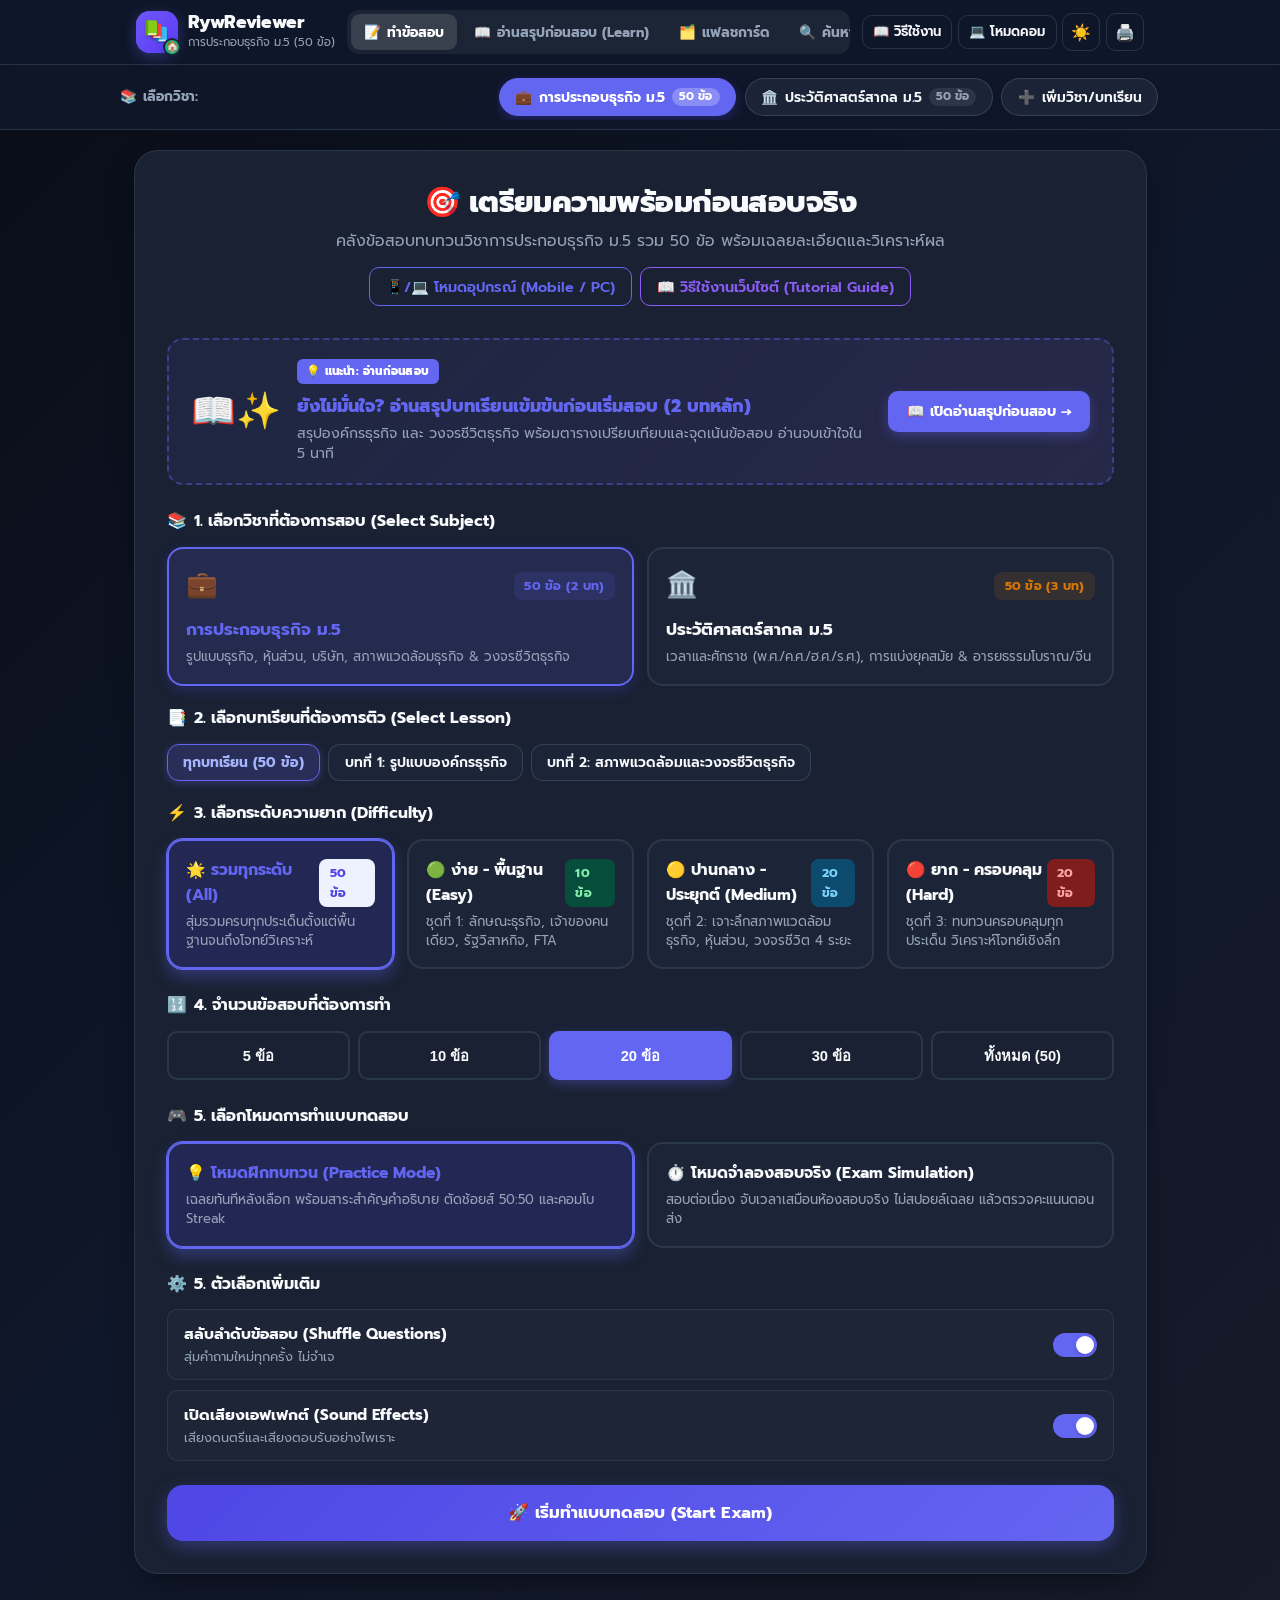
==== commit 8ee74d80: "feat(theme): set default theme to black/dark mode" ====
--- a/exam_preview_widget.html
+++ b/exam_preview_widget.html
@@ -1,5 +1,5 @@
 <!DOCTYPE html>
-<html lang="th" data-theme="light">
+<html lang="th" data-theme="dark">
 <head>
   <meta charset="UTF-8">
   <meta name="viewport" content="width=device-width, initial-scale=1.0, maximum-scale=1.0, user-scalable=no">
@@ -2850,7 +2850,7 @@
         <button id="btn-reopen-wizard" class="btn-secondary" style="padding: 0.35rem 0.65rem; font-size: 0.82rem;" title="เลือกโหมดการแสดงผล (มือถือ / คอม)">
           <span>📱/💻 โหมดอุปกรณ์</span>
         </button>
-        <button id="theme-toggle-btn" class="icon-btn" title="สลับโหมดมืด/สว่าง">🌙</button>
+        <button id="theme-toggle-btn" class="icon-btn" title="สลับโหมดมืด/สว่าง">☀️</button>
         <button class="icon-btn" onclick="window.print()" title="พิมพ์ข้อสอบ (Print)">🖨️</button>
       </div>
     </div>
@@ -8470,16 +8470,16 @@
   }
 
   loadTheme() {
-    const saved = localStorage.getItem('rywreviewer_theme') || localStorage.getItem('bizexam_theme') || 'light';
+    const saved = localStorage.getItem('rywreviewer_theme_v3') || 'dark';
     document.documentElement.setAttribute('data-theme', saved);
     this.updateThemeIcon(saved);
   }
 
   toggleTheme() {
-    const current = document.documentElement.getAttribute('data-theme') || 'light';
+    const current = document.documentElement.getAttribute('data-theme') || 'dark';
     const next = current === 'dark' ? 'light' : 'dark';
     document.documentElement.setAttribute('data-theme', next);
-    localStorage.setItem('rywreviewer_theme', next);
+    localStorage.setItem('rywreviewer_theme_v3', next);
     this.updateThemeIcon(next);
   }
 
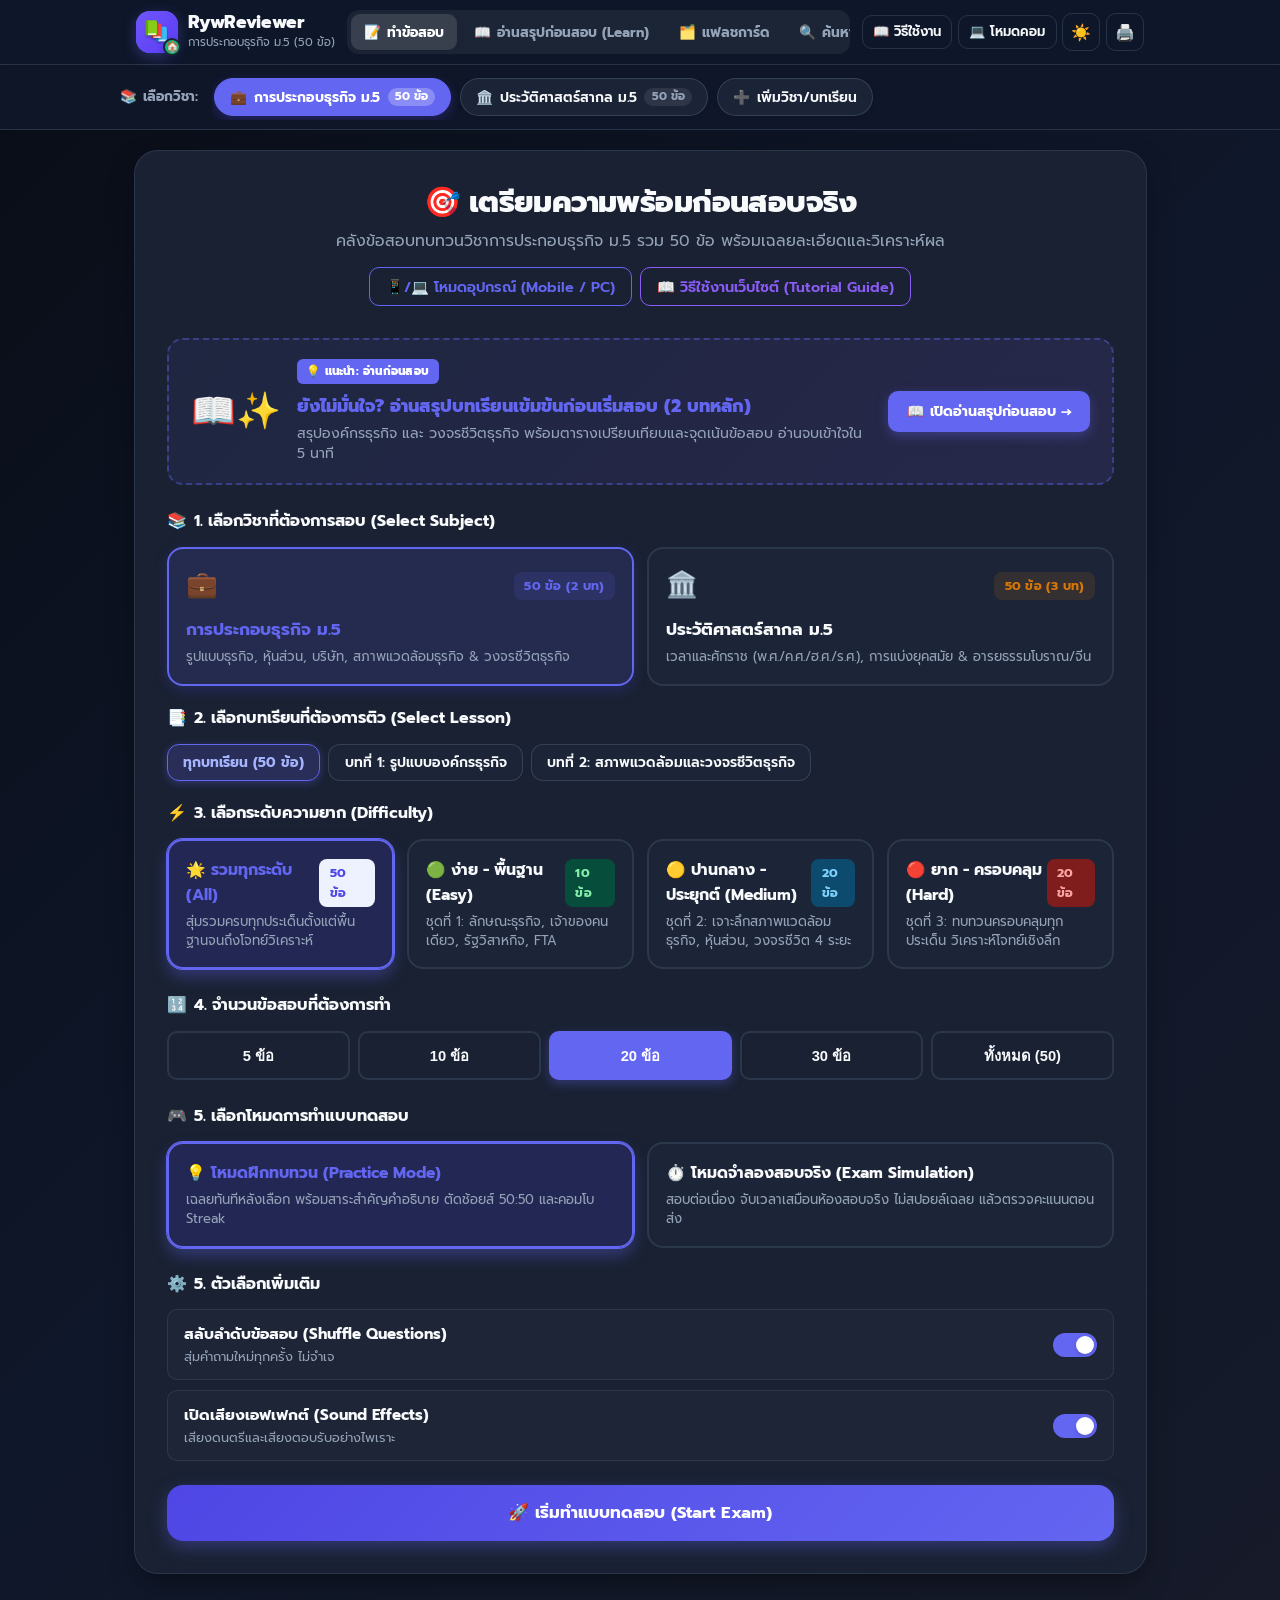
==== commit 9605d7b4: "style: align subject slide bar to the left" ====
--- a/exam_preview_widget.html
+++ b/exam_preview_widget.html
@@ -2093,7 +2093,7 @@
 .learn-filter-pills {
   display: flex;
   gap: 0.5rem;
-  justify-content: center;
+  justify-content: flex-start;
   flex-wrap: wrap;
   margin-bottom: 1rem;
 }
@@ -2440,8 +2440,8 @@
   margin: 0 auto;
   display: flex;
   align-items: center;
-  justify-content: space-between;
-  gap: 0.75rem;
+  justify-content: flex-start;
+  gap: 0.85rem;
 }
 
 .subject-bar-label {
@@ -2682,8 +2682,8 @@
       margin: 0 auto;
       display: flex;
       align-items: center;
-      justify-content: space-between;
-      gap: 0.75rem;
+      justify-content: flex-start;
+      gap: 0.85rem;
     }
     .subject-bar-label {
       display: flex;
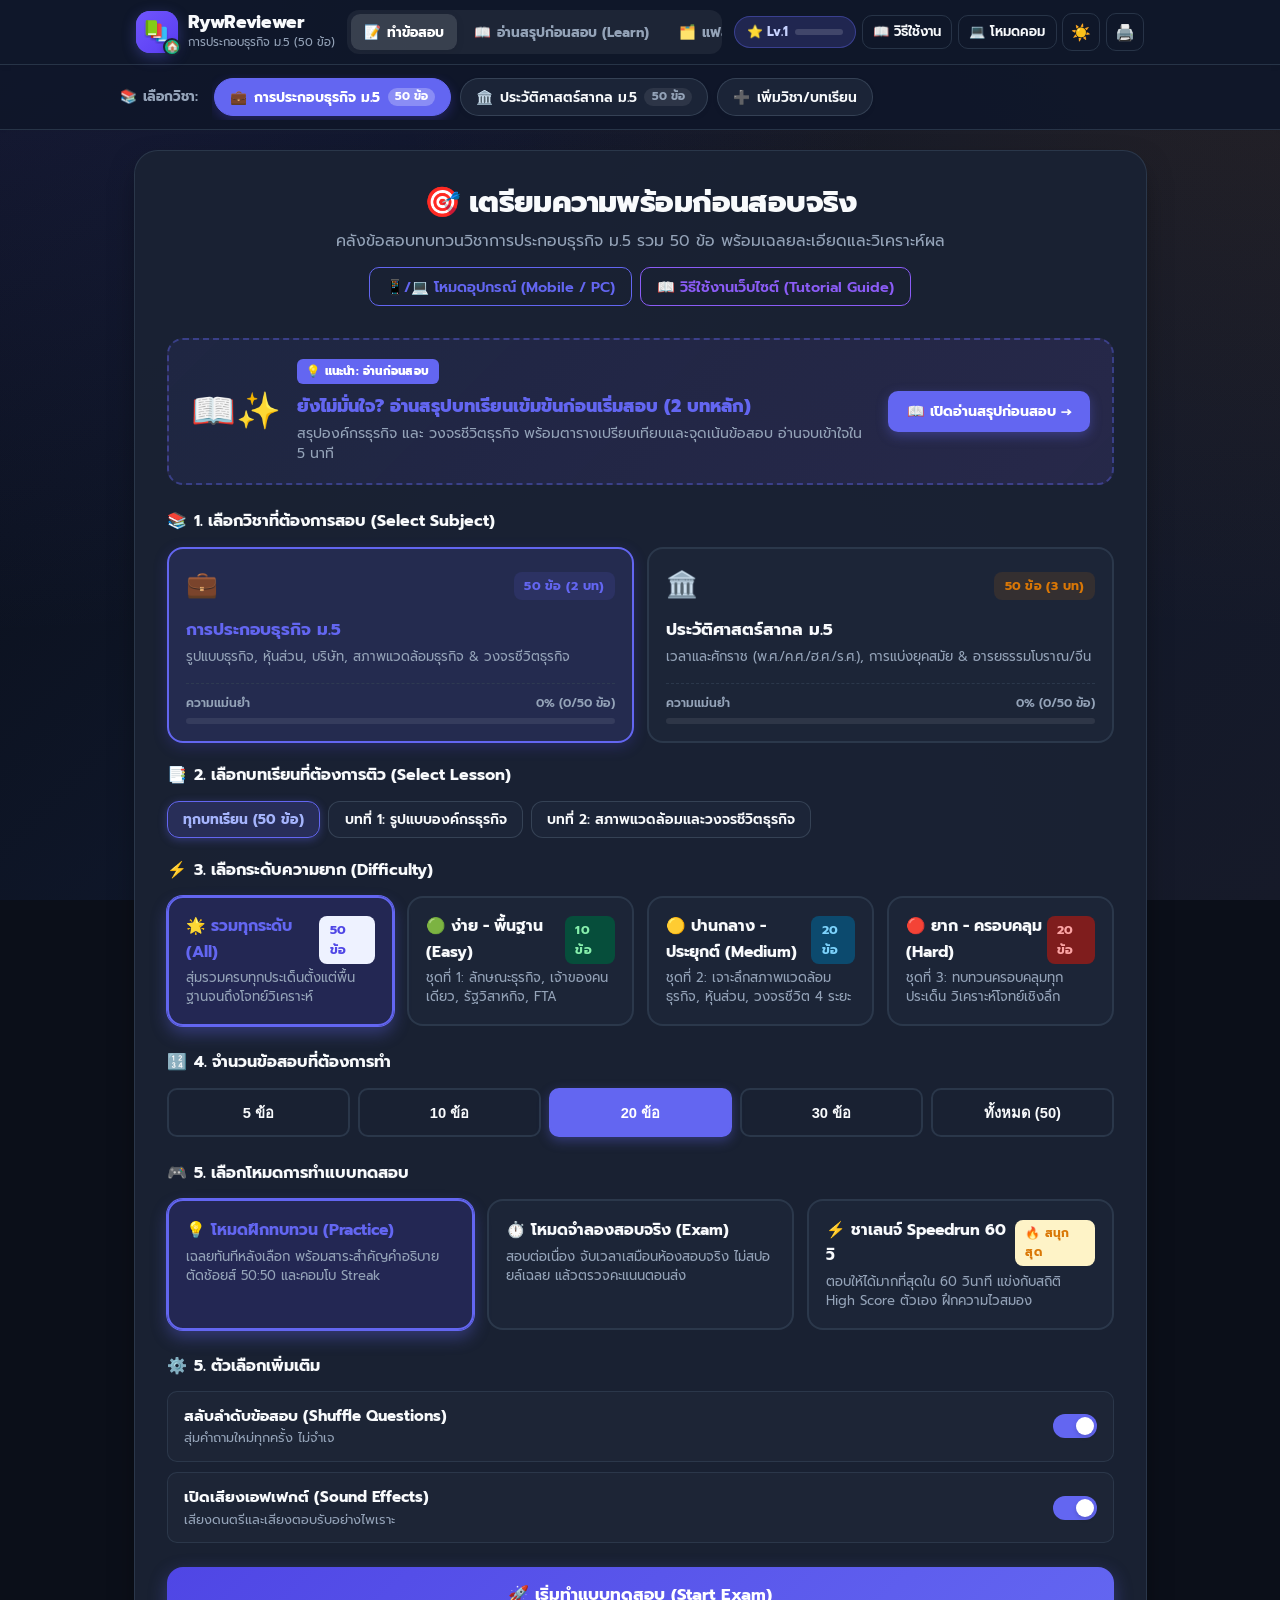
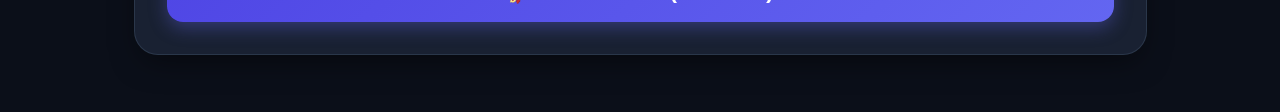
==== commit cc73d574: "feat(upgrades): add EXP level system, weak spot drill, speedrun mode, and flashcard swipe gestures" ====
--- a/exam_preview_widget.html
+++ b/exam_preview_widget.html
@@ -2663,6 +2663,214 @@
   }
 }
 
+/* ==========================================================================
+   AURORA GLOW BACKGROUND & MODERN POLISH
+   ========================================================================== */
+[data-theme="dark"] body {
+  background-color: #0b0f19;
+  background-image: 
+    radial-gradient(at 0% 0%, rgba(99, 102, 241, 0.14) 0px, transparent 50%),
+    radial-gradient(at 100% 0%, rgba(217, 119, 6, 0.10) 0px, transparent 50%),
+    radial-gradient(at 50% 100%, rgba(16, 185, 129, 0.10) 0px, transparent 50%),
+    linear-gradient(135deg, #090d16 0%, #0f172a 50%, #161a29 100%);
+  background-attachment: fixed;
+}
+
+/* Micro-interaction scale on interactive elements */
+.btn-primary:active, 
+.btn-secondary:active, 
+.tool-btn:active, 
+.choice-btn:active, 
+.subject-pill-btn:active, 
+.option-card:active {
+  transform: scale(0.975);
+}
+
+/* Level & EXP Badge in Header */
+.player-level-badge {
+  display: inline-flex;
+  align-items: center;
+  gap: 0.45rem;
+  padding: 0.3rem 0.75rem;
+  border-radius: 999px;
+  background: rgba(99, 102, 241, 0.12);
+  border: 1px solid rgba(99, 102, 241, 0.3);
+  color: var(--primary);
+  font-size: 0.8rem;
+  font-weight: 700;
+  cursor: pointer;
+  transition: all 0.2s ease;
+  user-select: none;
+}
+[data-theme="dark"] .player-level-badge {
+  background: rgba(99, 102, 241, 0.2);
+  border-color: rgba(99, 102, 241, 0.4);
+  color: #c7d2fe;
+}
+.player-level-badge:hover {
+  transform: translateY(-1px);
+  box-shadow: 0 2px 10px rgba(99, 102, 241, 0.25);
+}
+.player-exp-bar {
+  width: 48px;
+  height: 6px;
+  background: rgba(0, 0, 0, 0.1);
+  border-radius: 999px;
+  overflow: hidden;
+  position: relative;
+}
+[data-theme="dark"] .player-exp-bar {
+  background: rgba(255, 255, 255, 0.15);
+}
+.player-exp-fill {
+  height: 100%;
+  background: linear-gradient(90deg, #6366f1, #10b981);
+  border-radius: 999px;
+  transition: width 0.3s ease;
+}
+
+/* Floating EXP Toast */
+.exp-floating-toast {
+  position: fixed;
+  top: 75px;
+  right: 20px;
+  background: linear-gradient(135deg, #6366f1, #8b5cf6);
+  color: #ffffff;
+  padding: 0.5rem 1rem;
+  border-radius: 999px;
+  font-size: 0.86rem;
+  font-weight: 800;
+  box-shadow: 0 8px 24px rgba(99, 102, 241, 0.35);
+  z-index: 999;
+  pointer-events: none;
+  animation: floatUpFade 1.8s forwards;
+}
+@keyframes floatUpFade {
+  0% { opacity: 0; transform: translateY(12px) scale(0.9); }
+  20% { opacity: 1; transform: translateY(0) scale(1.05); }
+  35% { transform: translateY(0) scale(1); }
+  80% { opacity: 1; transform: translateY(-8px); }
+  100% { opacity: 0; transform: translateY(-20px); }
+}
+
+/* Subject Card Progress Bar */
+.subject-card-progress-wrap {
+  margin-top: 0.65rem;
+  padding-top: 0.65rem;
+  border-top: 1px dashed var(--card-border);
+}
+.subject-progress-info {
+  display: flex;
+  justify-content: space-between;
+  align-items: center;
+  font-size: 0.76rem;
+  color: var(--text-muted);
+  margin-bottom: 0.3rem;
+  font-weight: 600;
+}
+.subject-progress-track {
+  width: 100%;
+  height: 6px;
+  background: rgba(0, 0, 0, 0.06);
+  border-radius: 999px;
+  overflow: hidden;
+}
+[data-theme="dark"] .subject-progress-track {
+  background: rgba(255, 255, 255, 0.08);
+}
+.subject-progress-bar {
+  height: 100%;
+  background: var(--primary);
+  border-radius: 999px;
+  transition: width 0.35s ease;
+}
+
+/* Weak Spot Alert Banner */
+.weak-spot-banner {
+  background: linear-gradient(135deg, rgba(239, 68, 68, 0.08) 0%, rgba(245, 158, 11, 0.08) 100%);
+  border: 1.5px solid rgba(239, 68, 68, 0.35);
+  border-radius: 16px;
+  padding: 0.85rem 1.15rem;
+  margin-bottom: 1.25rem;
+  display: flex;
+  align-items: center;
+  justify-content: space-between;
+  gap: 0.75rem;
+  animation: fadeIn 0.3s ease;
+}
+[data-theme="dark"] .weak-spot-banner {
+  background: linear-gradient(135deg, rgba(239, 68, 68, 0.16) 0%, rgba(245, 158, 11, 0.12) 100%);
+  border-color: rgba(239, 68, 68, 0.45);
+}
+.weak-spot-text {
+  display: flex;
+  align-items: center;
+  gap: 0.65rem;
+}
+.weak-spot-icon {
+  font-size: 1.6rem;
+}
+.weak-spot-title {
+  font-size: 0.92rem;
+  font-weight: 800;
+  color: var(--text-main);
+}
+.weak-spot-sub {
+  font-size: 0.8rem;
+  color: var(--text-muted);
+}
+.btn-weak-spot-drill {
+  display: inline-flex;
+  align-items: center;
+  gap: 0.35rem;
+  padding: 0.48rem 0.95rem;
+  border-radius: 12px;
+  background: linear-gradient(135deg, #ef4444 0%, #dc2626 100%);
+  color: #ffffff;
+  border: none;
+  font-family: inherit;
+  font-size: 0.84rem;
+  font-weight: 700;
+  cursor: pointer;
+  white-space: nowrap;
+  box-shadow: 0 4px 12px rgba(239, 68, 68, 0.3);
+  transition: all 0.2s ease;
+}
+.btn-weak-spot-drill:hover {
+  transform: translateY(-1px);
+  box-shadow: 0 6px 16px rgba(239, 68, 68, 0.4);
+}
+
+/* Speedrun 60s Mode Styles */
+.speedrun-timer-pill {
+  display: inline-flex;
+  align-items: center;
+  gap: 0.35rem;
+  padding: 0.3rem 0.75rem;
+  border-radius: 999px;
+  background: linear-gradient(135deg, #f59e0b 0%, #ef4444 100%);
+  color: #ffffff;
+  font-weight: 800;
+  font-size: 0.88rem;
+  animation: pulse 1s infinite;
+}
+@keyframes pulse {
+  0%, 100% { transform: scale(1); }
+  50% { transform: scale(1.04); }
+}
+
+/* Flashcard Swipe Gesture Classes */
+.flashcard.swiping-left {
+  transform: translateX(-80px) rotate(-8deg);
+  opacity: 0.65;
+  transition: transform 0.15s ease, opacity 0.15s ease;
+}
+.flashcard.swiping-right {
+  transform: translateX(80px) rotate(8deg);
+  opacity: 0.65;
+  transition: transform 0.15s ease, opacity 0.15s ease;
+}
+
 </style>
   <!-- Critical CSS for Subject Selector and Device Mode (Bypasses any CDN cache) -->
   <style>
@@ -2842,8 +3050,14 @@
         </button>
       </nav>
 
-      <!-- Action Icons -->
+      <!-- Action Icons & Player Level -->
       <div class="header-actions">
+        <div id="player-level-badge" class="player-level-badge" title="ระดับผู้ใช้และ EXP สะสม">
+          <span id="player-level-text">⭐ Lv.1</span>
+          <div class="player-exp-bar" title="EXP สะสมเพื่อเลเวลอัป">
+            <div id="player-exp-fill" class="player-exp-fill" style="width: 0%;"></div>
+          </div>
+        </div>
         <button id="btn-open-tutorial" class="btn-secondary" style="padding: 0.35rem 0.65rem; font-size: 0.82rem;" title="ดูคู่มือวิธีใช้งานเว็บไซต์ (Tutorial)">
           <span>📖 วิธีใช้งาน</span>
         </button>
@@ -2903,6 +3117,11 @@
           <span>🔥</span> <span id="streak-count">0</span>
         </div>
 
+        <!-- Speedrun 60s Live Timer -->
+        <div id="speedrun-timer-container" class="speedrun-timer-pill" style="display: none;">
+          <span>⏱️</span> <span id="speedrun-seconds">60s</span>
+        </div>
+
         <!-- Exam Mode Stats (Safe, No Spoilers) -->
         <span id="stat-exam-progress-container" class="stat-pill progress-info" style="display: none;">
           <span>📝 ตอบแล้ว</span> <span id="stat-exam-answered">0</span>
@@ -2970,6 +3189,20 @@
           </div>
         </div>
 
+        <!-- Weak Spot Alert Banner (Dynamically shown if user has wrong answers recorded) -->
+        <div id="weak-spot-banner" class="weak-spot-banner" style="display: none;">
+          <div class="weak-spot-text">
+            <span class="weak-spot-icon">🎯</span>
+            <div>
+              <div class="weak-spot-title">ตรวจพบจุดอ่อนที่เคยตอบผิด (<span id="weak-spot-count">0</span> ข้อ)</div>
+              <div class="weak-spot-sub">ทบทวนเฉพาะข้อที่เคยตอบผิด เพื่อแก้ไขความเข้าใจผิดให้กลายเป็นเกรด 4</div>
+            </div>
+          </div>
+          <button id="btn-weak-spot-drill" class="btn-weak-spot-drill" type="button" onclick="window.examApp?.startWeakSpotDrill()">
+            <span>⚡ ติวซ่อมจุดอ่อนทันที →</span>
+          </button>
+        </div>
+
         <!-- 1. Subject Selection Cards -->
         <div class="section-title">
           <span>📚</span> 1. เลือกวิชาที่ต้องการสอบ (Select Subject)
@@ -2982,6 +3215,15 @@
             </div>
             <div class="option-card-title" style="font-size: 1.05rem;">การประกอบธุรกิจ ม.5</div>
             <div class="option-card-desc">รูปแบบธุรกิจ, หุ้นส่วน, บริษัท, สภาพแวดล้อมธุรกิจ & วงจรชีวิตธุรกิจ</div>
+            <div class="subject-card-progress-wrap">
+              <div class="subject-progress-info">
+                <span>ความแม่นยำ</span>
+                <span id="subject-progress-text-thurakid">0% (0/50 ข้อ)</span>
+              </div>
+              <div class="subject-progress-track">
+                <div id="subject-progress-bar-thurakid" class="subject-progress-bar" style="width: 0%;"></div>
+              </div>
+            </div>
           </div>
 
           <div class="option-card subject-card" data-subject="history" role="button" tabindex="0" onclick="window.examApp?.switchSubject('history')">
@@ -2991,6 +3233,15 @@
             </div>
             <div class="option-card-title" style="font-size: 1.05rem;">ประวัติศาสตร์สากล ม.5</div>
             <div class="option-card-desc">เวลาและศักราช (พ.ศ./ค.ศ./ฮ.ศ./ร.ศ.), การแบ่งยุคสมัย & อารยธรรมโบราณ/จีน</div>
+            <div class="subject-card-progress-wrap">
+              <div class="subject-progress-info">
+                <span>ความแม่นยำ</span>
+                <span id="subject-progress-text-history">0% (0/50 ข้อ)</span>
+              </div>
+              <div class="subject-progress-track">
+                <div id="subject-progress-bar-history" class="subject-progress-bar" style="width: 0%; background: #d97706;"></div>
+              </div>
+            </div>
           </div>
         </div>
 
@@ -3053,14 +3304,21 @@
         <div class="section-title">
           <span>🎮</span> 5. เลือกโหมดการทำแบบทดสอบ
         </div>
-        <div class="config-grid" style="grid-template-columns: 1fr 1fr;">
+        <div class="config-grid" style="grid-template-columns: repeat(auto-fit, minmax(220px, 1fr));">
           <div class="option-card mode-card active" data-mode="practice">
-            <div class="option-card-title">💡 โหมดฝึกทบทวน (Practice Mode)</div>
+            <div class="option-card-title">💡 โหมดฝึกทบทวน (Practice)</div>
             <div class="option-card-desc">เฉลยทันทีหลังเลือก พร้อมสาระสำคัญคำอธิบาย ตัดช้อยส์ 50:50 และคอมโบ Streak</div>
           </div>
           <div class="option-card mode-card" data-mode="exam">
-            <div class="option-card-title">⏱️ โหมดจำลองสอบจริง (Exam Simulation)</div>
+            <div class="option-card-title">⏱️ โหมดจำลองสอบจริง (Exam)</div>
             <div class="option-card-desc">สอบต่อเนื่อง จับเวลาเสมือนห้องสอบจริง ไม่สปอยล์เฉลย แล้วตรวจคะแนนตอนส่ง</div>
+          </div>
+          <div class="option-card mode-card" data-mode="speedrun">
+            <div class="option-card-title">
+              <span>⚡ ชาเลนจ์ Speedrun 60 วิ</span>
+              <span class="badge" style="background:#fef3c7; color:#d97706; font-size:0.75rem;">🔥 สนุกสุด</span>
+            </div>
+            <div class="option-card-desc">ตอบให้ได้มากที่สุดใน 60 วินาที แข่งกับสถิติ High Score ตัวเอง ฝึกความไวสมอง</div>
           </div>
         </div>
 
@@ -4333,7 +4591,6 @@
   </div>
 
   <!-- Scripts -->
-  
   <script>
 // Multi-Subject Question Database & Curriculum - RywReviewer
 // Supports Thurakid (50 Questions) and History (50 Questions)
@@ -6704,7 +6961,8 @@
 // Default backward compatibility
 const QUESTIONS_DATA = SUBJECTS_DATA.thurakid.questions;
 
-
+</script>
+  <script>
 // RywReviewer Engine - app.js
 // Production-Ready Exam Review Web Application
 
@@ -6733,6 +6991,7 @@
     this.eliminatedChoices = {}; // { [qId]: Set of eliminated indices }
     this.streakCount = 0;
     this.maxStreak = 0;
+    this.exp = parseInt(localStorage.getItem('rywreviewer_exp') || '0', 10);
 
     // Config state
     this.config = {
@@ -6784,6 +7043,10 @@
     this.initCheatSheet();
     this.initSearchBank();
     this.initSubjectSystem();
+    this.updateLevelUI();
+    this.updateWeakSpotUI();
+    this.updateSubjectMasteryUI();
+    this.initFlashcardSwipe();
 
     // First time visitor check: open Device Mode setting if never chosen
     setTimeout(() => {
@@ -6938,6 +7201,12 @@
     const themeBtn = document.getElementById('theme-toggle-btn');
     if (themeBtn) {
       themeBtn.addEventListener('click', () => this.toggleTheme());
+    }
+
+    // Weak spot drill button
+    const btnWeakSpot = document.getElementById('btn-weak-spot-drill');
+    if (btnWeakSpot) {
+      btnWeakSpot.addEventListener('click', () => this.startWeakSpotDrill());
     }
 
     // Tab Navigation
@@ -7592,6 +7861,34 @@
       this.updateTimerDisplay();
     }, 1000);
 
+    // Speedrun Mode setup
+    this.speedrunTimerContainer = document.getElementById('speedrun-timer-container');
+    this.speedrunSecondsEl = document.getElementById('speedrun-seconds');
+    if (this.speedrunInterval) {
+      clearInterval(this.speedrunInterval);
+      this.speedrunInterval = null;
+    }
+
+    if (this.config.mode === 'speedrun') {
+      this.speedrunSecondsLeft = 60;
+      if (this.speedrunTimerContainer) this.speedrunTimerContainer.style.display = 'inline-flex';
+      if (this.speedrunSecondsEl) this.speedrunSecondsEl.textContent = '60s';
+
+      this.speedrunInterval = setInterval(() => {
+        this.speedrunSecondsLeft--;
+        if (this.speedrunSecondsEl) {
+          this.speedrunSecondsEl.textContent = `${this.speedrunSecondsLeft}s`;
+        }
+        if (this.speedrunSecondsLeft <= 0) {
+          clearInterval(this.speedrunInterval);
+          this.speedrunInterval = null;
+          this.finishQuiz(true);
+        }
+      }, 1000);
+    } else {
+      if (this.speedrunTimerContainer) this.speedrunTimerContainer.style.display = 'none';
+    }
+
     // Switch View
     this.screenSetup.style.display = 'none';
     this.screenResult.style.display = 'none';
@@ -7751,8 +8048,12 @@
       navigator.vibrate(isCorrect ? [25] : [50, 40, 50]);
     }
 
-    // Sound & Streak feedback
+    // Track weak spot & subject stats
+    this.recordQuestionResult(q, isCorrect);
+
+    // Sound, EXP & Streak feedback
     if (isCorrect) {
+      this.gainExp(10, 'ตอบถูก!');
       this.streakCount++;
       if (this.streakCount > this.maxStreak) this.maxStreak = this.streakCount;
       if (this.streakCount >= 3) {
@@ -7767,6 +8068,20 @@
 
     this.updateUpperStats();
     this.renderQuestion();
+
+    // In Speedrun mode: Auto-advance after 220ms
+    if (this.config.mode === 'speedrun') {
+      setTimeout(() => {
+        if (!this.isSubmitted) {
+          if (this.currentIndex + 1 < this.quizQuestions.length) {
+            this.currentIndex++;
+            this.renderQuestion();
+          } else {
+            this.finishQuiz(true);
+          }
+        }
+      }, 220);
+    }
   }
 
   triggerFiftyFifty() {
@@ -7961,11 +8276,17 @@
 
     if (!force && answeredCount < total) {
       const remain = total - answeredCount;
-      const confirmSubmit = confirm(`⚠️ คุณยังทำข้อสอบไม่ครบ (ยังเหลืออีก ${remain} ข้อ)\nคุณแน่ใจหรือไม่ว่าต้องการส่งข้อสอบและดูผลคะแนนตอนนี้?`);
+      const confirmSubmit = confirm(`⚠️ คุณยังทำข้อสอบไม่ครบ (ยังเหลืออีก ${remain} ข้อ)
+คุณแน่ใจหรือไม่ว่าต้องการส่งข้อสอบและดูผลคะแนนตอนนี้?`);
       if (!confirmSubmit) return;
     }
 
     if (this.timerInterval) clearInterval(this.timerInterval);
+    if (this.speedrunInterval) {
+      clearInterval(this.speedrunInterval);
+      this.speedrunInterval = null;
+    }
+    if (this.speedrunTimerContainer) this.speedrunTimerContainer.style.display = 'none';
     if ('speechSynthesis' in window) window.speechSynthesis.cancel();
     this.isSubmitted = true;
     this.showResultScreen();
@@ -8062,6 +8383,22 @@
 
     this.renderReviewList('all');
 
+    // EXP & Speedrun rewards
+    if (this.config.mode === 'speedrun') {
+      const bestSpeed = parseInt(localStorage.getItem('rywreviewer_speedrun_best') || '0', 10);
+      if (correct > bestSpeed) {
+        localStorage.setItem('rywreviewer_speedrun_best', correct.toString());
+        feedback = `⚡ นิวไฮสปีดรันใหม่! คุณตอบถูก ${correct} ข้อใน 60 วินาที ชนะสถิติเดิม (${bestSpeed} ข้อ) สมาธิดีเลิศ!`;
+      } else {
+        feedback = `⚡ สปีดรัน 60 วิ ทำได้ ${correct} ข้อ! (สถิติสูงสุดของคุณคือ ${bestSpeed} ข้อ)`;
+      }
+      this.gainExp(correct * 15 + 30, 'Speedrun 60s');
+    } else {
+      this.gainExp(50 + correct * 5, 'สอบเสร็จสิ้น!');
+    }
+    this.updateWeakSpotUI();
+    this.updateSubjectMasteryUI();
+
     // ================= POPUP CUTE MODAL =================
     setTimeout(() => {
       this.showCuteResultModal(correct, total, percentage, isHigh, wrong);
@@ -8188,9 +8525,12 @@
     const total = this.quizQuestions.length;
     const pct = Math.round((correct / total) * 100);
 
-    const shareText = `📚 ผลการทำแบบทดสอบทบทวน: การประกอบธุรกิจ (ม.5)\n` +
-      `🎯 ได้คะแนน: ${correct}/${total} (${pct}%)\n` +
-      `⏱️ ใช้เวลา: ${this.metricTime.textContent}\n` +
+    const shareText = `📚 ผลการทำแบบทดสอบทบทวน: การประกอบธุรกิจ (ม.5)
+` +
+      `🎯 ได้คะแนน: ${correct}/${total} (${pct}%)
+` +
+      `⏱️ ใช้เวลา: ${this.metricTime.textContent}
+` +
       `💡 มาฝึกทบทวนและทำซ้ำข้อที่ผิดได้ที่ RywReviewer!`;
 
     navigator.clipboard.writeText(shareText).then(() => {
@@ -8651,6 +8991,10 @@
 
     // Re-filter Search Bank
     this.filterSearchBank();
+
+    // Update Weak Spot and Subject Mastery UI
+    this.updateWeakSpotUI();
+    this.updateSubjectMasteryUI();
   }
 
   renderLessonPills() {
@@ -8734,11 +9078,254 @@
       }
     }
   }
+
+  // ==========================================
+  // LEVEL & GAMIFICATION SYSTEM
+  // ==========================================
+  gainExp(amount, label = '') {
+    const oldLevel = Math.floor(this.exp / 100) + 1;
+    this.exp += amount;
+    localStorage.setItem('rywreviewer_exp', this.exp.toString());
+    const newLevel = Math.floor(this.exp / 100) + 1;
+
+    // Show floating EXP toast
+    try {
+      const toast = document.createElement('div');
+      toast.className = 'exp-floating-toast';
+      toast.innerHTML = `<span>⭐ +${amount} EXP</span> ${label ? `<small style="font-size:0.75rem;opacity:0.9;">(${label})</small>` : ''}`;
+      document.body.appendChild(toast);
+      setTimeout(() => {
+        if (toast && toast.parentNode) toast.parentNode.removeChild(toast);
+      }, 1800);
+    } catch (e) {}
+
+    // Level up celebration
+    if (newLevel > oldLevel) {
+      this.playSound('fanfare');
+      this.launchConfetti();
+      setTimeout(() => {
+        alert(`🎉 ยินดีด้วย! คุณเลเวลอัปเป็น Lv.${newLevel} เรียบร้อยแล้ว!
+สะสมความรู้เตรียมพร้อมเกรด 4 ได้อย่างยอดเยี่ยม`);
+      }, 300);
+    }
+
+    this.updateLevelUI();
+  }
+
+  updateLevelUI() {
+    const level = Math.floor(this.exp / 100) + 1;
+    const progress = this.exp % 100;
+    const levelEl = document.getElementById('player-level-text');
+    const fillEl = document.getElementById('player-exp-fill');
+    if (levelEl) levelEl.textContent = `⭐ Lv.${level}`;
+    if (fillEl) fillEl.style.width = `${progress}%`;
+  }
+
+  // ==========================================
+  // WEAK SPOT ANALYZER & DRILL
+  // ==========================================
+  recordQuestionResult(q, isCorrect) {
+    try {
+      const wrongBank = JSON.parse(localStorage.getItem('rywreviewer_wrong_bank') || '{}');
+      const stats = JSON.parse(localStorage.getItem('rywreviewer_stats') || '{}');
+
+      // Update question stats
+      if (!stats[q.id]) stats[q.id] = { correct: 0, wrong: 0, subject: q.subject || this.currentSubject };
+      if (isCorrect) {
+        stats[q.id].correct++;
+      } else {
+        stats[q.id].wrong++;
+      }
+      localStorage.setItem('rywreviewer_stats', JSON.stringify(stats));
+
+      // Update wrong bank
+      if (!isCorrect) {
+        wrongBank[q.id] = {
+          id: q.id,
+          subject: q.subject || this.currentSubject,
+          lesson: q.lesson || 1,
+          question: q.question,
+          choices: q.choices,
+          answer: q.answer,
+          explanation: q.explanation,
+          category: q.category,
+          difficulty: q.difficulty,
+          difficulty_label: q.difficulty_label,
+          wrongCount: (wrongBank[q.id]?.wrongCount || 0) + 1,
+          timestamp: Date.now()
+        };
+      } else {
+        // Mastered this question! Remove from wrong bank
+        if (wrongBank[q.id]) {
+          delete wrongBank[q.id];
+        }
+      }
+      localStorage.setItem('rywreviewer_wrong_bank', JSON.stringify(wrongBank));
+    } catch (e) {
+      console.warn("Storage error in recordQuestionResult:", e);
+    }
+
+    this.updateWeakSpotUI();
+    this.updateSubjectMasteryUI();
+  }
+
+  updateWeakSpotUI() {
+    const banner = document.getElementById('weak-spot-banner');
+    const countEl = document.getElementById('weak-spot-count');
+    if (!banner || !countEl) return;
+
+    try {
+      const wrongBank = JSON.parse(localStorage.getItem('rywreviewer_wrong_bank') || '{}');
+      const curSubj = this.currentSubject;
+      const wrongIds = Object.keys(wrongBank).filter(id => {
+        const item = wrongBank[id];
+        return !item.subject || item.subject === curSubj;
+      });
+
+      if (wrongIds.length > 0) {
+        banner.style.display = 'flex';
+        countEl.textContent = wrongIds.length.toString();
+      } else {
+        banner.style.display = 'none';
+      }
+    } catch (e) {
+      banner.style.display = 'none';
+    }
+  }
+
+  startWeakSpotDrill() {
+    try {
+      const wrongBank = JSON.parse(localStorage.getItem('rywreviewer_wrong_bank') || '{}');
+      const curSubj = this.currentSubject;
+      let wrongList = Object.values(wrongBank).filter(item => !item.subject || item.subject === curSubj);
+      
+      if (wrongList.length === 0) {
+        wrongList = Object.values(wrongBank);
+      }
+
+      if (wrongList.length === 0) {
+        alert("🎉 ยอดเยี่ยมมาก! คุณไม่มีข้อที่ตอบผิดสะสมอยู่เลยในขณะนี้ พร้อมสอบ 100%!");
+        return;
+      }
+
+      const drillQuestions = wrongList.map(item => {
+        const found = this.allQuestions.find(q => q.id === item.id);
+        if (found) return found;
+        return {
+          id: item.id,
+          question: item.question,
+          choices: item.choices || ['ก', 'ข', 'ค', 'ง'],
+          answer: item.answer !== undefined ? item.answer : 0,
+          answer_letter: ['ก', 'ข', 'ค', 'ง'][item.answer || 0],
+          explanation: item.explanation || 'ทบทวนหัวข้อนี้อย่างละเอียดเพื่อความแม่นยำ',
+          category: item.category || 'ติวซ่อมจุดอ่อน',
+          difficulty: item.difficulty || 'medium',
+          difficulty_label: item.difficulty_label || 'ปานกลาง'
+        };
+      });
+
+      this.config.mode = 'practice';
+      this.startQuiz(drillQuestions);
+    } catch (e) {
+      console.error("Error launching weak spot drill:", e);
+    }
+  }
+
+  updateSubjectMasteryUI() {
+    try {
+      const stats = JSON.parse(localStorage.getItem('rywreviewer_stats') || '{}');
+      const wrongBank = JSON.parse(localStorage.getItem('rywreviewer_wrong_bank') || '{}');
+
+      ['thurakid', 'history'].forEach(subKey => {
+        const subData = this.subjectsData[subKey];
+        if (!subData || !subData.questions) return;
+        const total = subData.questions.length;
+        
+        let mastered = 0;
+        subData.questions.forEach(q => {
+          if (stats[q.id] && stats[q.id].correct > 0 && !wrongBank[q.id]) {
+            mastered++;
+          }
+        });
+
+        const pct = total > 0 ? Math.round((mastered / total) * 100) : 0;
+        const textEl = document.getElementById(`subject-progress-text-${subKey}`);
+        const barEl = document.getElementById(`subject-progress-bar-${subKey}`);
+        if (textEl) textEl.textContent = `${pct}% (${mastered}/${total} ข้อ)`;
+        if (barEl) barEl.style.width = `${pct}%`;
+      });
+    } catch (e) {
+      console.warn("Error updating subject mastery:", e);
+    }
+  }
+
+  // ==========================================
+  // FLASHCARD TOUCH SWIPE GESTURES
+  // ==========================================
+  initFlashcardSwipe() {
+    const card = this.flashcardCard;
+    if (!card) return;
+
+    let startX = 0;
+    let startY = 0;
+    let currentX = 0;
+    let isSwiping = false;
+
+    card.addEventListener('touchstart', (e) => {
+      if (e.touches.length !== 1) return;
+      startX = e.touches[0].clientX;
+      startY = e.touches[0].clientY;
+      currentX = startX;
+      isSwiping = true;
+    }, { passive: true });
+
+    card.addEventListener('touchmove', (e) => {
+      if (!isSwiping || e.touches.length !== 1) return;
+      currentX = e.touches[0].clientX;
+      const diffX = currentX - startX;
+      const diffY = e.touches[0].clientY - startY;
+
+      // Only track distinct horizontal swipe
+      if (Math.abs(diffX) > Math.abs(diffY) && Math.abs(diffX) > 15) {
+        if (diffX < 0) {
+          card.classList.add('swiping-left');
+          card.classList.remove('swiping-right');
+        } else {
+          card.classList.add('swiping-right');
+          card.classList.remove('swiping-left');
+        }
+      }
+    }, { passive: true });
+
+    card.addEventListener('touchend', (e) => {
+      if (!isSwiping) return;
+      isSwiping = false;
+      const diffX = currentX - startX;
+      card.classList.remove('swiping-left', 'swiping-right');
+
+      if (diffX < -60) {
+        // Swipe Left: Review again -> Advance next
+        this.playSound('click');
+        this.navigateFlashcard(1);
+      } else if (diffX > 60) {
+        // Swipe Right: Mastered!
+        const q = this.allQuestions[this.flashcardIndex];
+        if (q && !this.flashcardMastered.has(q.id)) {
+          this.flashcardMastered.add(q.id);
+          this.gainExp(5, 'จำการ์ดได้แล้ว');
+          this.playSound('correct');
+        }
+        this.navigateFlashcard(1);
+      }
+    });
+  }
+
 }
 
 // Instantiate on DOMContentLoaded
 document.addEventListener('DOMContentLoaded', () => {
   window.app = new ExamApp();
+  window.examApp = window.app;
   window.app.updateAvailableCounts();
 
   // Support direct URL parameters for deep-linking & previews (e.g. ?mode=learn, ?mode=quiz)
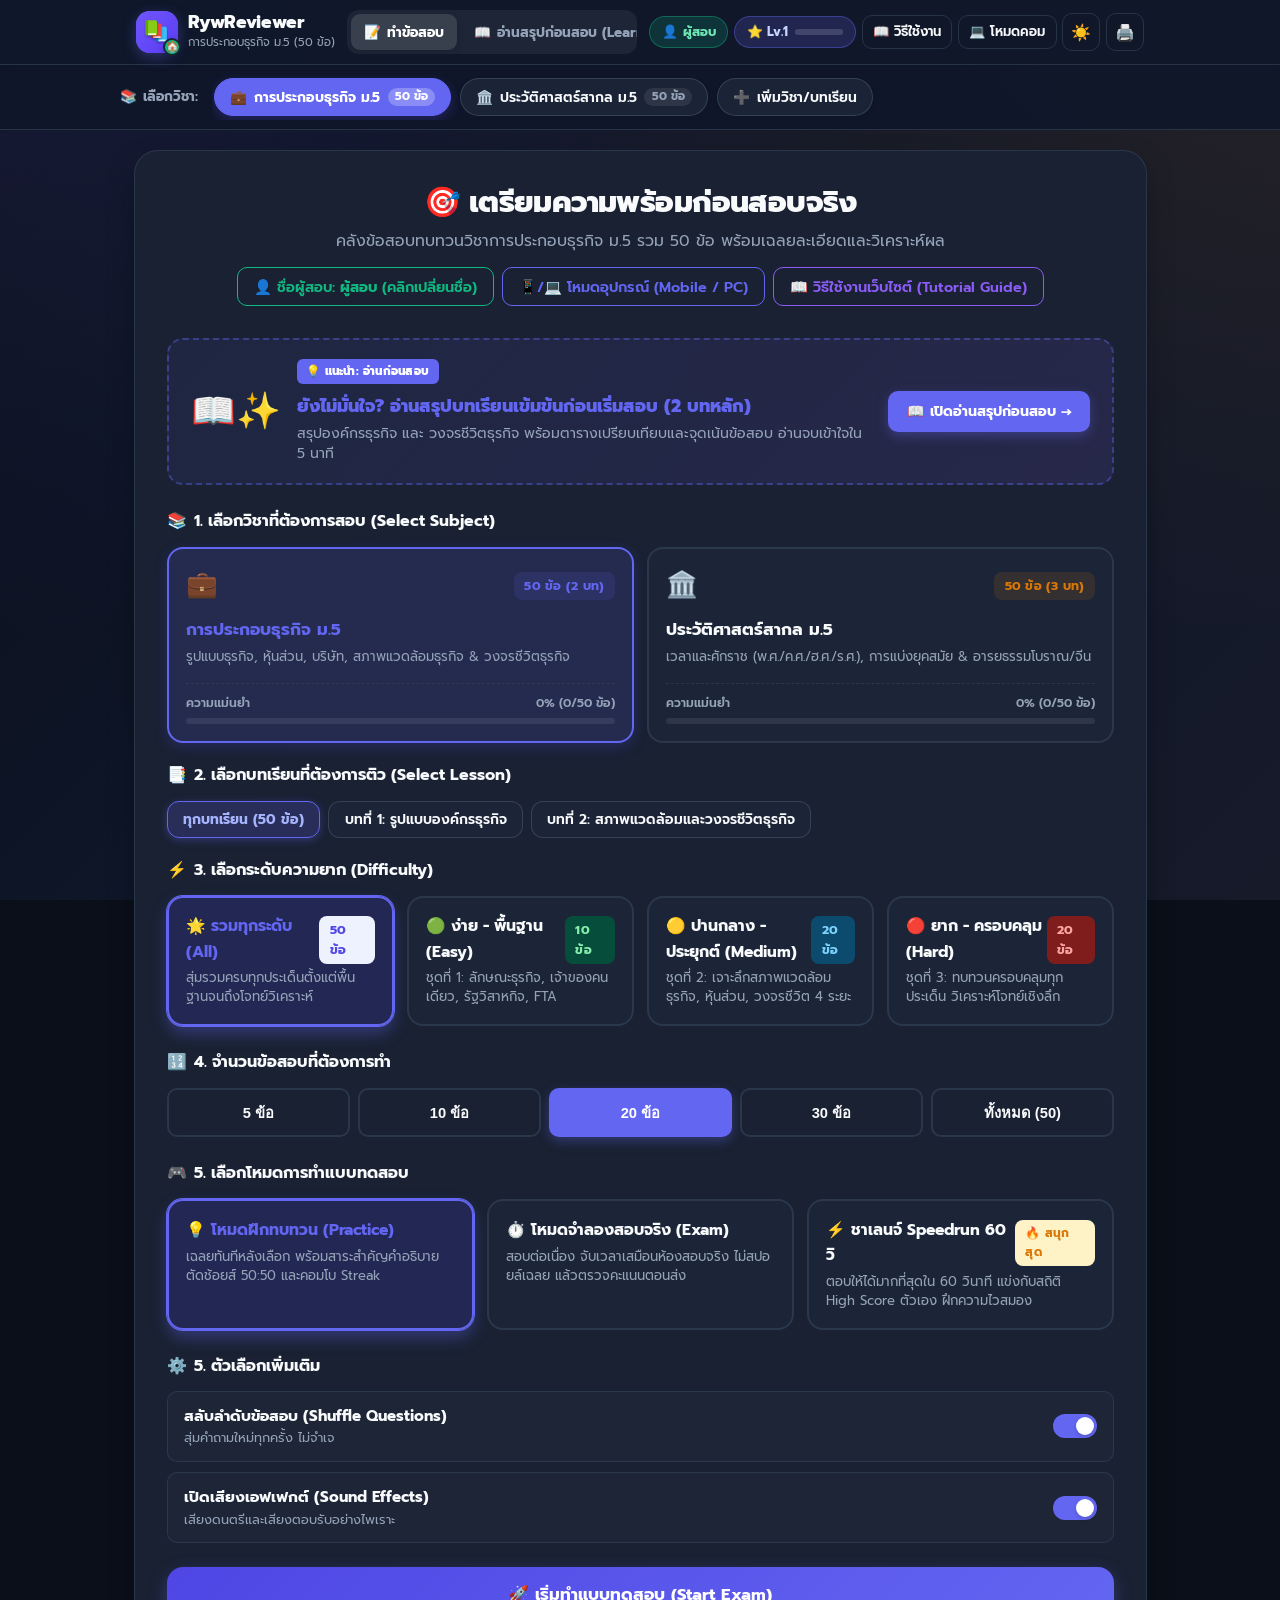
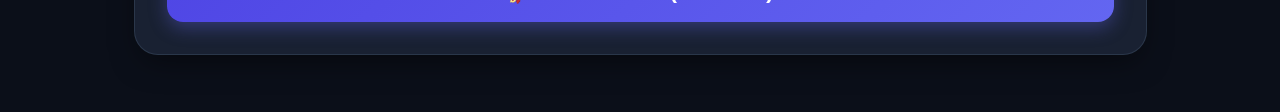
==== commit 2c0b31a9: "feat(profile): add nickname prompt and student profile badge with local storage persistence" ====
--- a/exam_preview_widget.html
+++ b/exam_preview_widget.html
@@ -2871,6 +2871,40 @@
   transition: transform 0.15s ease, opacity 0.15s ease;
 }
 
+
+/* Player Profile & Nickname Badge */
+.player-profile-badge {
+  display: inline-flex;
+  align-items: center;
+  gap: 0.35rem;
+  padding: 0.3rem 0.7rem;
+  border-radius: 999px;
+  background: rgba(16, 185, 129, 0.12);
+  border: 1px solid rgba(16, 185, 129, 0.3);
+  color: #059669;
+  font-size: 0.8rem;
+  font-weight: 700;
+  cursor: pointer;
+  transition: all 0.2s ease;
+  user-select: none;
+}
+[data-theme="dark"] .player-profile-badge {
+  background: rgba(16, 185, 129, 0.18);
+  border-color: rgba(16, 185, 129, 0.4);
+  color: #6ee7b7;
+}
+.player-profile-badge:hover {
+  transform: translateY(-1px);
+  box-shadow: 0 2px 10px rgba(16, 185, 129, 0.25);
+  border-color: #10b981;
+}
+#player-nickname-display {
+  max-width: 90px;
+  overflow: hidden;
+  text-overflow: ellipsis;
+  white-space: nowrap;
+}
+
 </style>
   <!-- Critical CSS for Subject Selector and Device Mode (Bypasses any CDN cache) -->
   <style>
@@ -3052,6 +3086,10 @@
 
       <!-- Action Icons & Player Level -->
       <div class="header-actions">
+        <div id="player-profile-badge" class="player-profile-badge" title="คลิกเพื่อแก้ไขชื่อเล่นของคุณ" onclick="window.examApp?.openNicknameModal()">
+          <span>👤</span>
+          <span id="player-nickname-display">ผู้สอบ</span>
+        </div>
         <div id="player-level-badge" class="player-level-badge" title="ระดับผู้ใช้และ EXP สะสม">
           <span id="player-level-text">⭐ Lv.1</span>
           <div class="player-exp-bar" title="EXP สะสมเพื่อเลเวลอัป">
@@ -3167,6 +3205,9 @@
           <h1>🎯 เตรียมความพร้อมก่อนสอบจริง</h1>
           <p>คลังข้อสอบทบทวนวิชาการประกอบธุรกิจ ม.5 รวม 50 ข้อ พร้อมเฉลยละเอียดและวิเคราะห์ผล</p>
           <div style="margin-top: 0.85rem; display: flex; gap: 0.5rem; justify-content: center; flex-wrap: wrap;">
+            <button id="btn-hero-profile" class="btn-secondary" style="padding: 0.45rem 1rem; font-size: 0.9rem; border-color: #10b981; color: #10b981;" onclick="window.examApp?.openNicknameModal()">
+              <span>👤 ชื่อผู้สอบ: <strong id="hero-nickname-display">ผู้สอบ</strong> (คลิกเปลี่ยนชื่อ)</span>
+            </button>
             <button id="btn-hero-wizard" class="btn-secondary" style="padding: 0.45rem 1rem; font-size: 0.9rem; border-color: var(--primary); color: var(--primary);">
               <span>📱/💻 โหมดอุปกรณ์ (Mobile / PC)</span>
             </button>
@@ -4386,6 +4427,47 @@
     </div>
   </div>
 
+  <!-- ================= NICKNAME MODAL (ระบบถามชื่อเล่น) ================= -->
+  <div id="nickname-modal" class="wizard-modal-backdrop">
+    <div class="wizard-card" style="max-width: 440px;">
+      <div style="display: flex; justify-content: space-between; align-items: center; margin-bottom: 0.75rem;">
+        <span style="font-size: 0.95rem; font-weight: 700; color: #10b981;">👤 โปรไฟล์ผู้สอบ (Student Profile)</span>
+        <button id="btn-close-nickname" class="icon-btn" style="border: none; width: 32px; height: 32px;" title="ปิด" onclick="window.examApp?.closeNicknameModal()">✕</button>
+      </div>
+
+      <div class="wizard-header" style="margin-bottom: 1.25rem;">
+        <div class="wizard-mascot" style="font-size: 3rem;">🎓✨</div>
+        <h3 class="cute-modal-title">ยินดีต้อนรับ! ขอทราบชื่อเล่นหน่อยครับ</h3>
+        <p class="cute-modal-desc">ใช้สำหรับบันทึกสถิติ, แต้ม EXP และรายงานผลคะแนนในเครื่องของคุณ</p>
+      </div>
+
+      <div style="margin-bottom: 1.35rem;">
+        <label for="nickname-input" style="display: block; font-size: 0.85rem; font-weight: 700; color: var(--text-main); margin-bottom: 0.45rem;">
+          ชื่อเล่นของคุณ (Nickname):
+        </label>
+        <div style="position: relative;">
+          <input type="text" id="nickname-input" maxlength="25" placeholder="พิมพ์ชื่อเล่นของคุณ (เช่น กานต์, แป้ง, ไอซ์, เคน)" 
+            style="width: 100%; padding: 0.75rem 1rem 0.75rem 2.5rem; border-radius: 14px; border: 1.5px solid var(--card-border); background: var(--bg); color: var(--text-main); font-family: inherit; font-size: 1rem; outline: none; transition: border-color 0.2s;"
+            onkeydown="if(event.key==='Enter') window.examApp?.saveNickname()"
+          >
+          <span style="position: absolute; left: 0.85rem; top: 50%; transform: translateY(-50%); font-size: 1.1rem; opacity: 0.65;">👤</span>
+        </div>
+        <div style="font-size: 0.75rem; color: var(--text-muted); margin-top: 0.45rem;">
+          🔒 ข้อมูลบันทึกอยู่ในเครื่องนี้เท่านั้น ไม่มีการแชร์ข้อมูลออกภายนอก เปลี่ยนชื่อได้ตลอดเวลา
+        </div>
+      </div>
+
+      <div style="display: flex; justify-content: flex-end; gap: 0.75rem;">
+        <button id="btn-skip-nickname" class="btn-secondary" style="padding: 0.6rem 1.2rem;" onclick="window.examApp?.closeNicknameModal()">
+          ใช้ชื่อ "ผู้สอบ"
+        </button>
+        <button id="btn-save-nickname" class="btn-primary" style="width: auto; padding: 0.6rem 1.75rem; background: linear-gradient(135deg, #10b981 0%, #059669 100%); border-color: #10b981;" onclick="window.examApp?.saveNickname()">
+          💾 บันทึกชื่อ
+        </button>
+      </div>
+    </div>
+  </div>
+
   <!-- ================= DEVICE SETTINGS MODAL ================= -->
   <div id="wizard-modal" class="wizard-modal-backdrop">
     <div class="wizard-card" style="max-width: 480px;">
@@ -7043,10 +7125,20 @@
     this.initCheatSheet();
     this.initSearchBank();
     this.initSubjectSystem();
+    this.nickname = localStorage.getItem('rywreviewer_nickname') || '';
+    this.updateNicknameUI();
     this.updateLevelUI();
     this.updateWeakSpotUI();
     this.updateSubjectMasteryUI();
     this.initFlashcardSwipe();
+
+    // Check first visit: prompt for nickname if never set
+    setTimeout(() => {
+      const hasNickname = localStorage.getItem('rywreviewer_nickname');
+      if (!hasNickname) {
+        this.openNicknameModal();
+      }
+    }, 450);
 
     // First time visitor check: open Device Mode setting if never chosen
     setTimeout(() => {
@@ -8408,17 +8500,18 @@
   showCuteResultModal(correct, total, percentage, isHigh, wrong) {
     if (!this.cuteResultModal) return;
 
+    const studentName = this.nickname || 'ผู้สอบ';
     if (isHigh) {
       this.cuteResultCard.className = 'cute-modal-card high-score';
       this.cuteMascotBadge.innerHTML = '🐱✨';
-      this.cuteModalTitle.innerHTML = 'งุ้ยยย เก่งมากเลยน้าา! 🎉✨';
+      this.cuteModalTitle.innerHTML = `งุ้ยยย เก่งมากคุณ ${studentName}! 🎉✨`;
       this.cuteModalScorePill.className = 'cute-modal-score-pill high';
       this.cuteModalScoreText.innerHTML = `ได้ ${correct} / ${total} ข้อ (${percentage}%)`;
       this.cuteModalDesc.innerHTML = 'คุณพร้อมลงสนามสอบจริงแล้ว เจ้าก้อนภูมิใจในตัวคุณมาก ปรบมือให้รัว ๆ เลยยย 👏💖';
     } else {
       this.cuteResultCard.className = 'cute-modal-card low-score';
       this.cuteMascotBadge.innerHTML = '🥺💖';
-      this.cuteModalTitle.innerHTML = 'ไม่เป็นไรน้า สู้ๆ อีกนิดเดียว! 🐾';
+      this.cuteModalTitle.innerHTML = `ไม่เป็นไรนะคุณ ${studentName} สู้ๆ อีกนิดเดียว! 🐾`;
       this.cuteModalScorePill.className = 'cute-modal-score-pill low';
       this.cuteModalScoreText.innerHTML = `ได้ ${correct} / ${total} ข้อ (${percentage}%)`;
       this.cuteModalDesc.innerHTML = 'อย่าเพิ่งท้อนะ! น้อนเชื่อว่าถ้าลองกดปุ่ม <strong>"ทำซ้ำเฉพาะข้อที่ผิด"</strong> เพื่อทวนจุดที่พลาด รอบหน้ารับรองได้คะแนนเต็มแน่นอน! ✨';
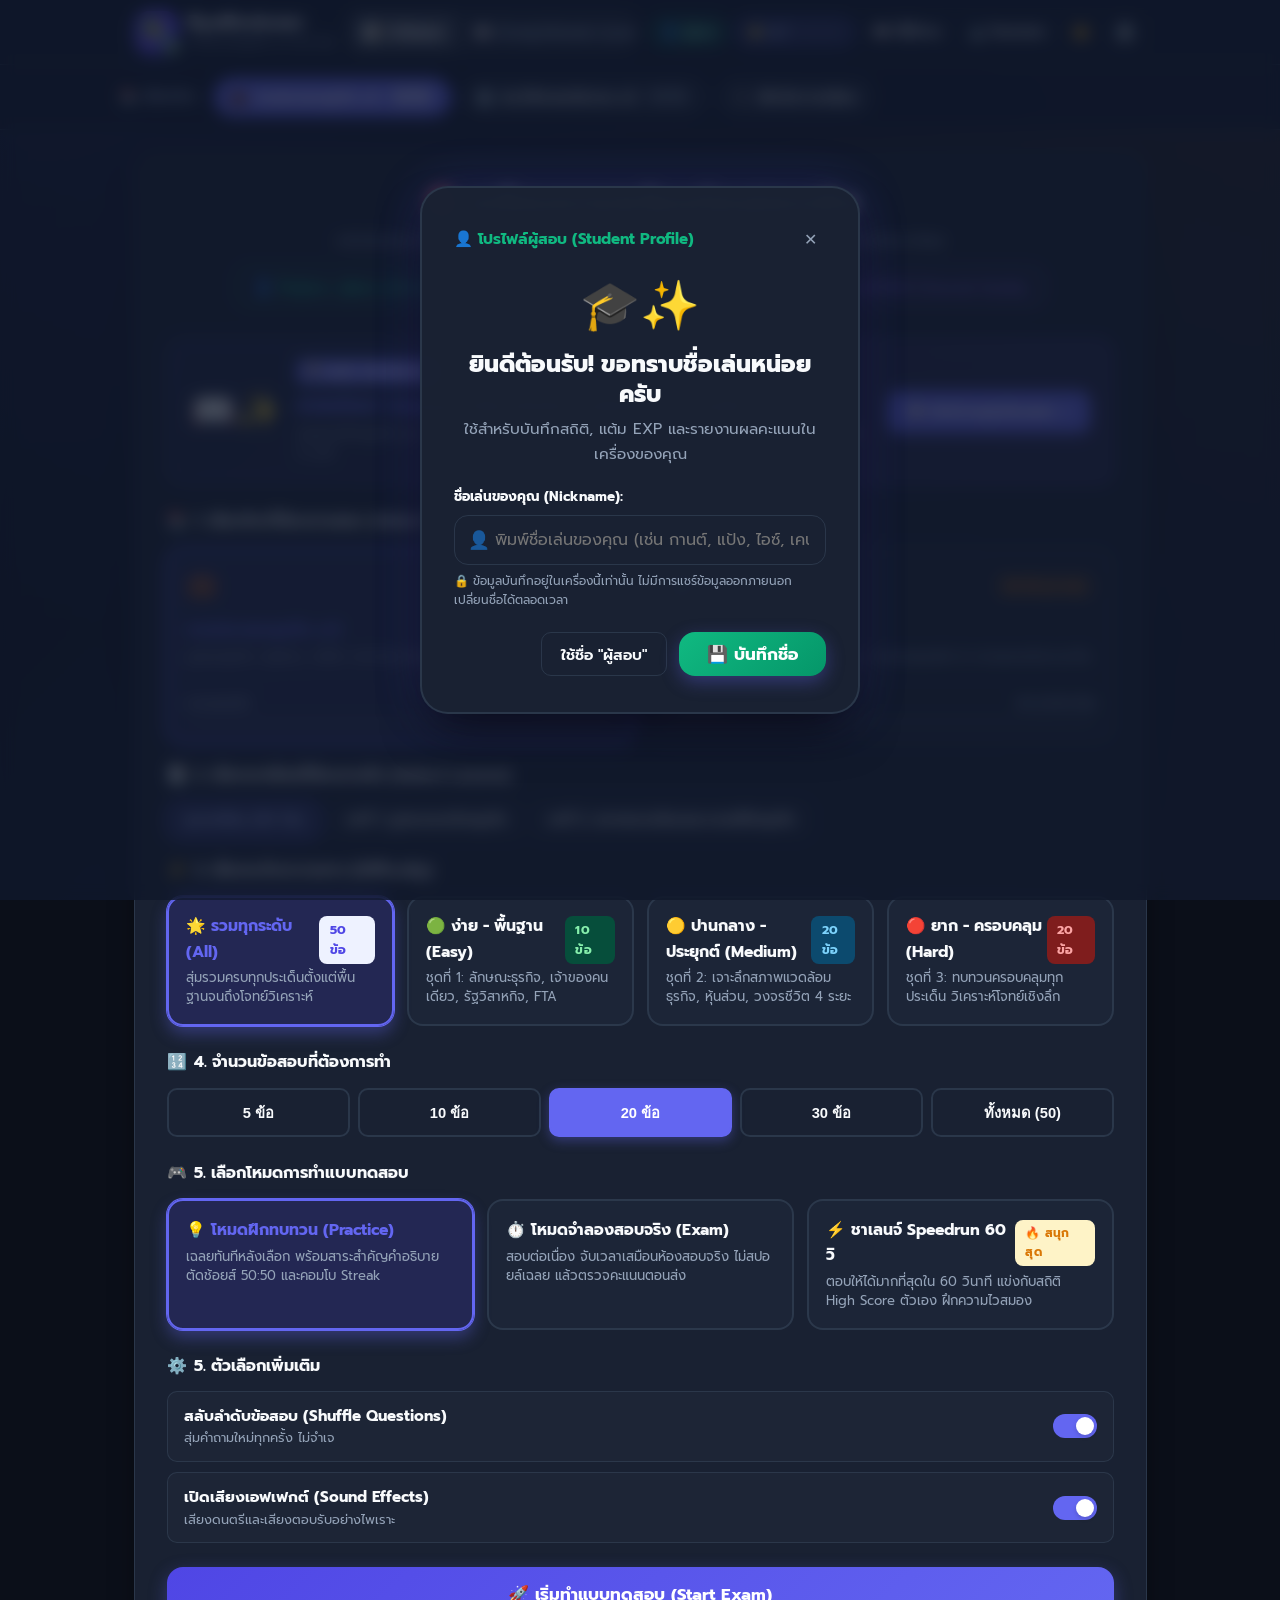
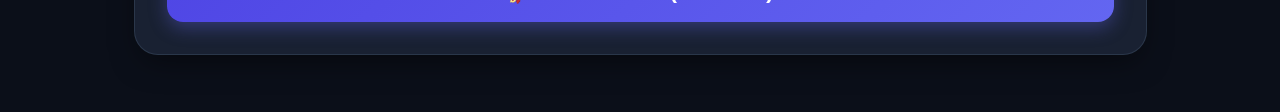
==== commit 572d139d: "fix(profile): wire openNicknameModal method and event listeners for profile button" ====
--- a/exam_preview_widget.html
+++ b/exam_preview_widget.html
@@ -7132,24 +7132,28 @@
     this.updateSubjectMasteryUI();
     this.initFlashcardSwipe();
 
-    // Check first visit: prompt for nickname if never set
+    // First time visitor check: open Device Mode setting if never chosen, else ask nickname
     setTimeout(() => {
+      const hasChosenDevice = localStorage.getItem('rywreviewer_device_mode');
       const hasNickname = localStorage.getItem('rywreviewer_nickname');
-      if (!hasNickname) {
+      if (!hasChosenDevice) {
+        this.openWizard();
+      } else if (!hasNickname) {
         this.openNicknameModal();
       }
-    }, 450);
-
-    // First time visitor check: open Device Mode setting if never chosen
-    setTimeout(() => {
-      const hasChosenDevice = localStorage.getItem('rywreviewer_device_mode');
-      if (!hasChosenDevice) {
-        this.openWizard();
-      }
     }, 350);
   }
 
   initElements() {
+    // Nickname Modal Elements
+    this.nicknameModal = document.getElementById('nickname-modal');
+    this.nicknameInput = document.getElementById('nickname-input');
+    this.btnSaveNickname = document.getElementById('btn-save-nickname');
+    this.btnSkipNickname = document.getElementById('btn-skip-nickname');
+    this.btnCloseNickname = document.getElementById('btn-close-nickname');
+    this.btnHeroProfile = document.getElementById('btn-hero-profile');
+    this.playerProfileBadge = document.getElementById('player-profile-badge');
+
     // Device Settings Modal Elements
     this.wizardModal = document.getElementById('wizard-modal');
     this.btnCloseWizard = document.getElementById('btn-close-wizard');
@@ -7289,6 +7293,38 @@
   }
 
   bindEvents() {
+    // Nickname Modal bindings
+    if (this.nicknameModal) {
+      this.nicknameModal.addEventListener('click', (e) => {
+        if (e.target === this.nicknameModal) {
+          this.closeNicknameModal();
+        }
+      });
+    }
+    if (this.btnSaveNickname) {
+      this.btnSaveNickname.addEventListener('click', () => this.saveNickname());
+    }
+    if (this.btnSkipNickname) {
+      this.btnSkipNickname.addEventListener('click', () => this.closeNicknameModal());
+    }
+    if (this.btnCloseNickname) {
+      this.btnCloseNickname.addEventListener('click', () => this.closeNicknameModal());
+    }
+    if (this.btnHeroProfile) {
+      this.btnHeroProfile.addEventListener('click', () => this.openNicknameModal());
+    }
+    if (this.playerProfileBadge) {
+      this.playerProfileBadge.addEventListener('click', () => this.openNicknameModal());
+    }
+    if (this.nicknameInput) {
+      this.nicknameInput.addEventListener('keydown', (e) => {
+        if (e.key === 'Enter') {
+          e.preventDefault();
+          this.saveNickname();
+        }
+      });
+    }
+
     // Theme toggle
     const themeBtn = document.getElementById('theme-toggle-btn');
     if (themeBtn) {
@@ -7848,6 +7884,9 @@
       this.wizardModal.style.display = 'none';
       try { this.playSound('click'); } catch (e) {}
     }
+    if (!localStorage.getItem('rywreviewer_nickname')) {
+      setTimeout(() => this.openNicknameModal(), 200);
+    }
   }
 
   saveDeviceMode() {
@@ -9413,6 +9452,66 @@
     });
   }
 
+
+  // ==========================================
+  // NICKNAME & PROFILE SYSTEM
+  // ==========================================
+  openNicknameModal() {
+    const modal = document.getElementById('nickname-modal');
+    const input = document.getElementById('nickname-input');
+    if (modal) {
+      modal.style.display = 'flex';
+      modal.classList.add('active');
+      try { this.playSound('click'); } catch (e) {}
+    }
+    if (input) {
+      input.value = this.nickname && this.nickname !== 'ผู้สอบ' ? this.nickname : '';
+      setTimeout(() => input.focus(), 150);
+    }
+  }
+
+  closeNicknameModal() {
+    const modal = document.getElementById('nickname-modal');
+    if (modal) {
+      modal.classList.remove('active');
+      modal.style.display = 'none';
+      try { this.playSound('click'); } catch (e) {}
+    }
+  }
+
+  saveNickname(customName = null) {
+    const input = document.getElementById('nickname-input');
+    let name = customName !== null ? customName : (input ? input.value : '');
+    name = (name || '').trim();
+    if (!name) name = 'ผู้สอบ';
+
+    this.nickname = name;
+    localStorage.setItem('rywreviewer_nickname', this.nickname);
+    this.updateNicknameUI();
+    this.closeNicknameModal();
+    try { this.playSound('correct'); } catch (e) {}
+
+    // Floating Welcome Toast
+    try {
+      const toast = document.createElement('div');
+      toast.className = 'exp-floating-toast';
+      toast.style.background = 'linear-gradient(135deg, #10b981, #059669)';
+      toast.innerHTML = `<span>👋 สวัสดีคุณ ${this.nickname}!</span>`;
+      document.body.appendChild(toast);
+      setTimeout(() => {
+        if (toast && toast.parentNode) toast.parentNode.removeChild(toast);
+      }, 1900);
+    } catch (e) {}
+  }
+
+  updateNicknameUI() {
+    const displayName = this.nickname || 'ผู้สอบ';
+    const headerDisplay = document.getElementById('player-nickname-display');
+    const heroDisplay = document.getElementById('hero-nickname-display');
+    if (headerDisplay) headerDisplay.textContent = displayName;
+    if (heroDisplay) heroDisplay.textContent = displayName;
+  }
+
 }
 
 // Instantiate on DOMContentLoaded
